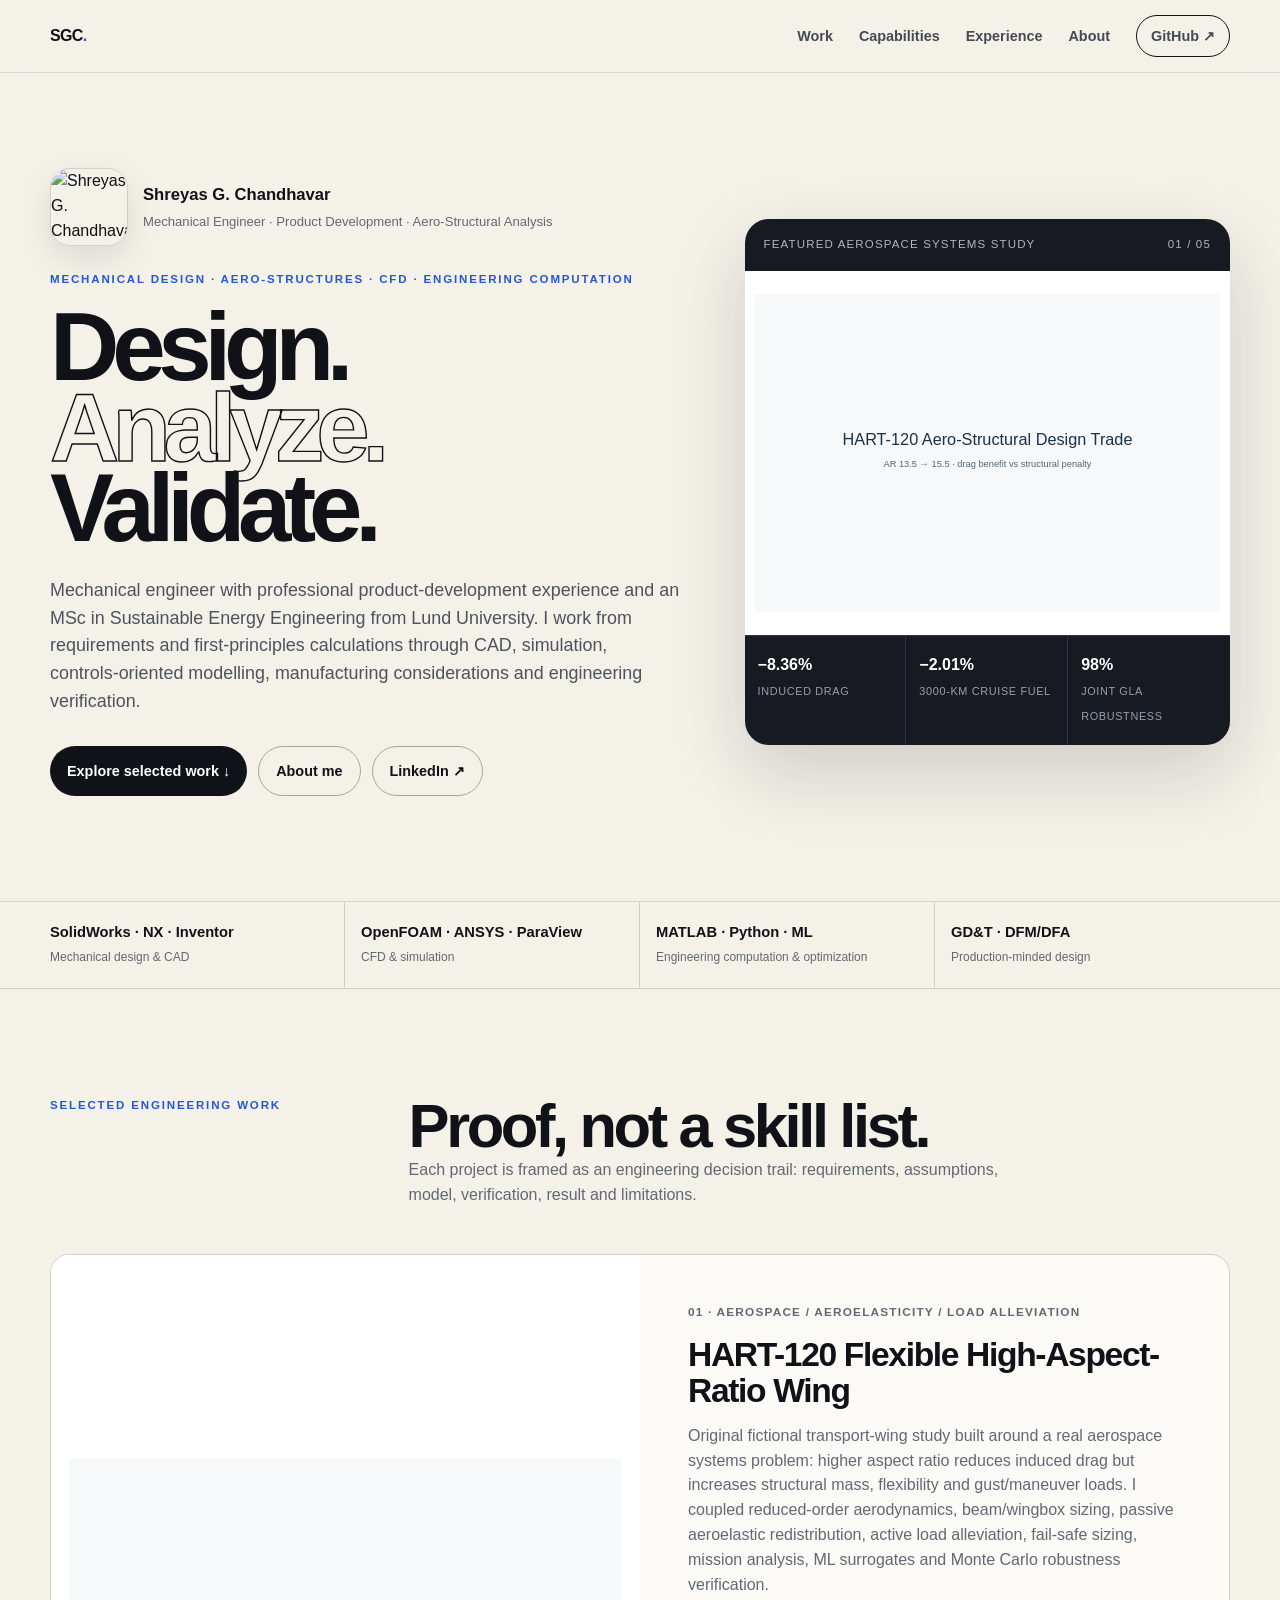
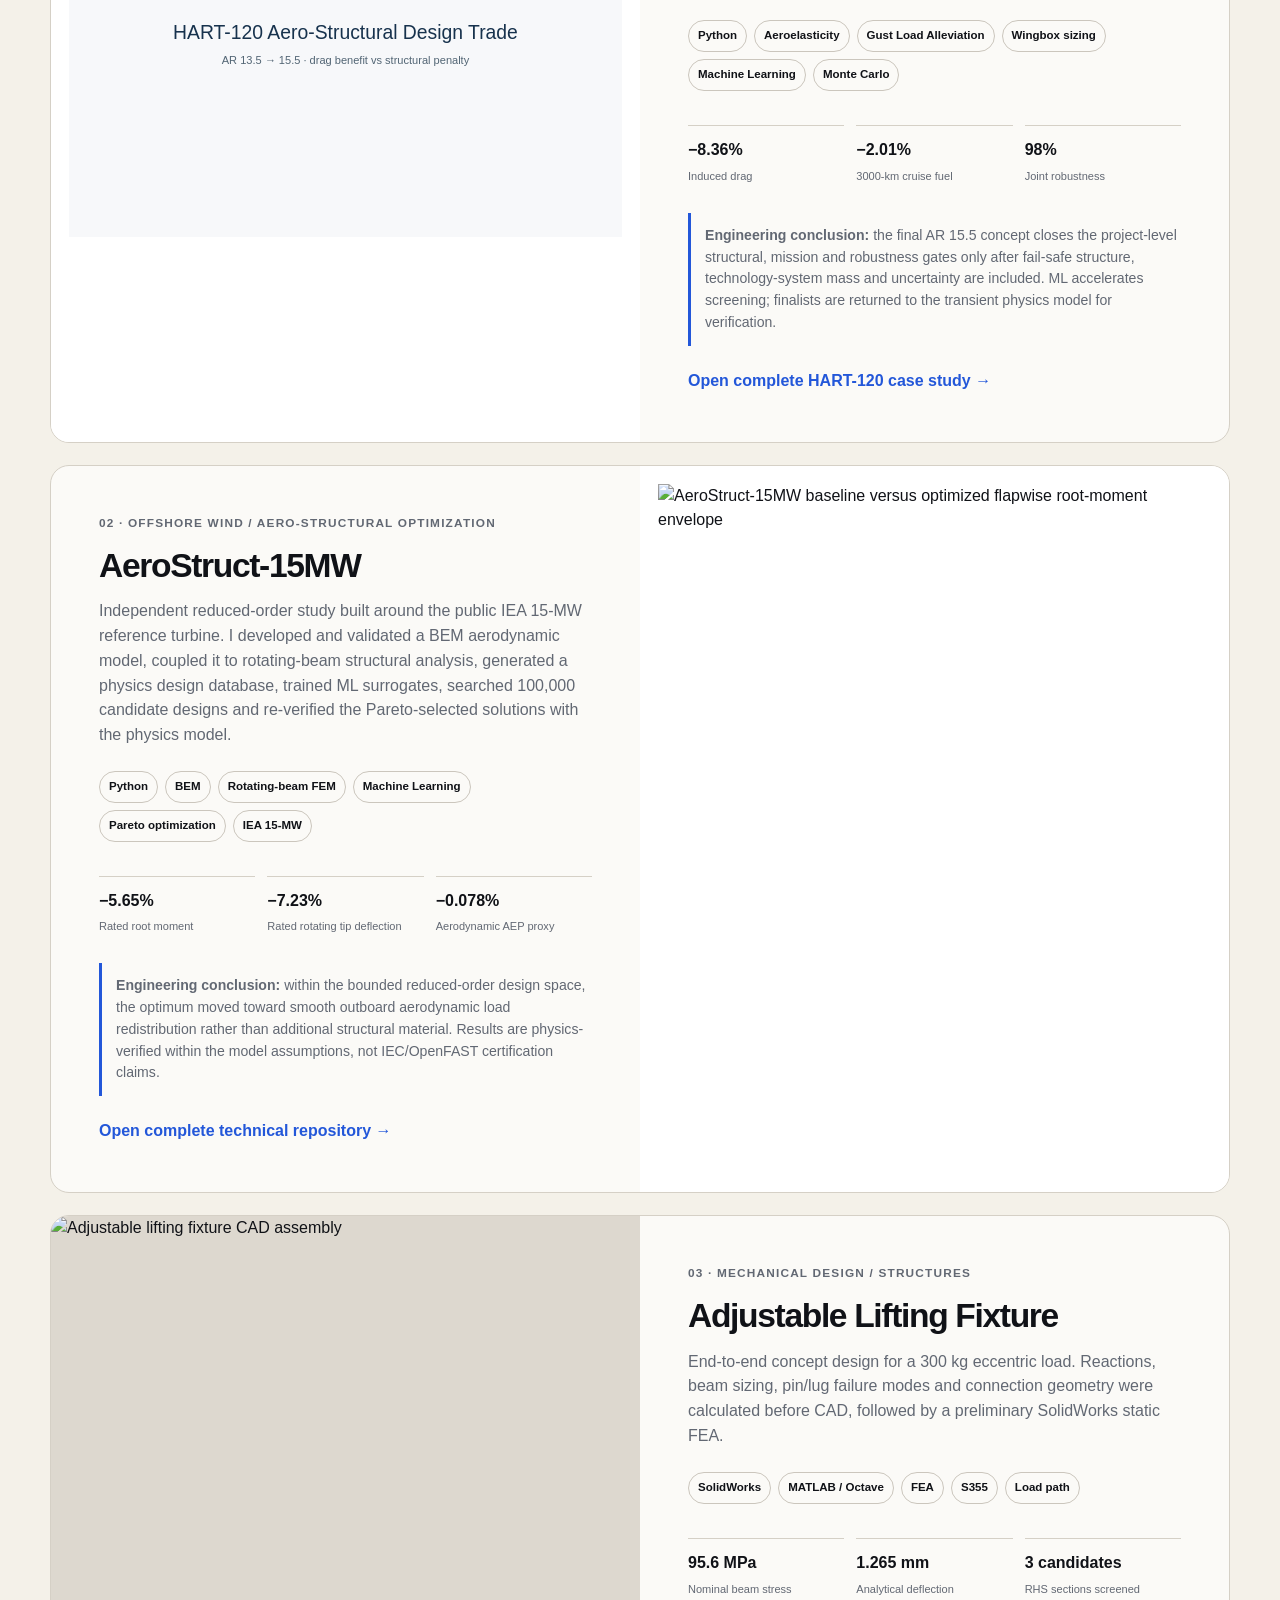
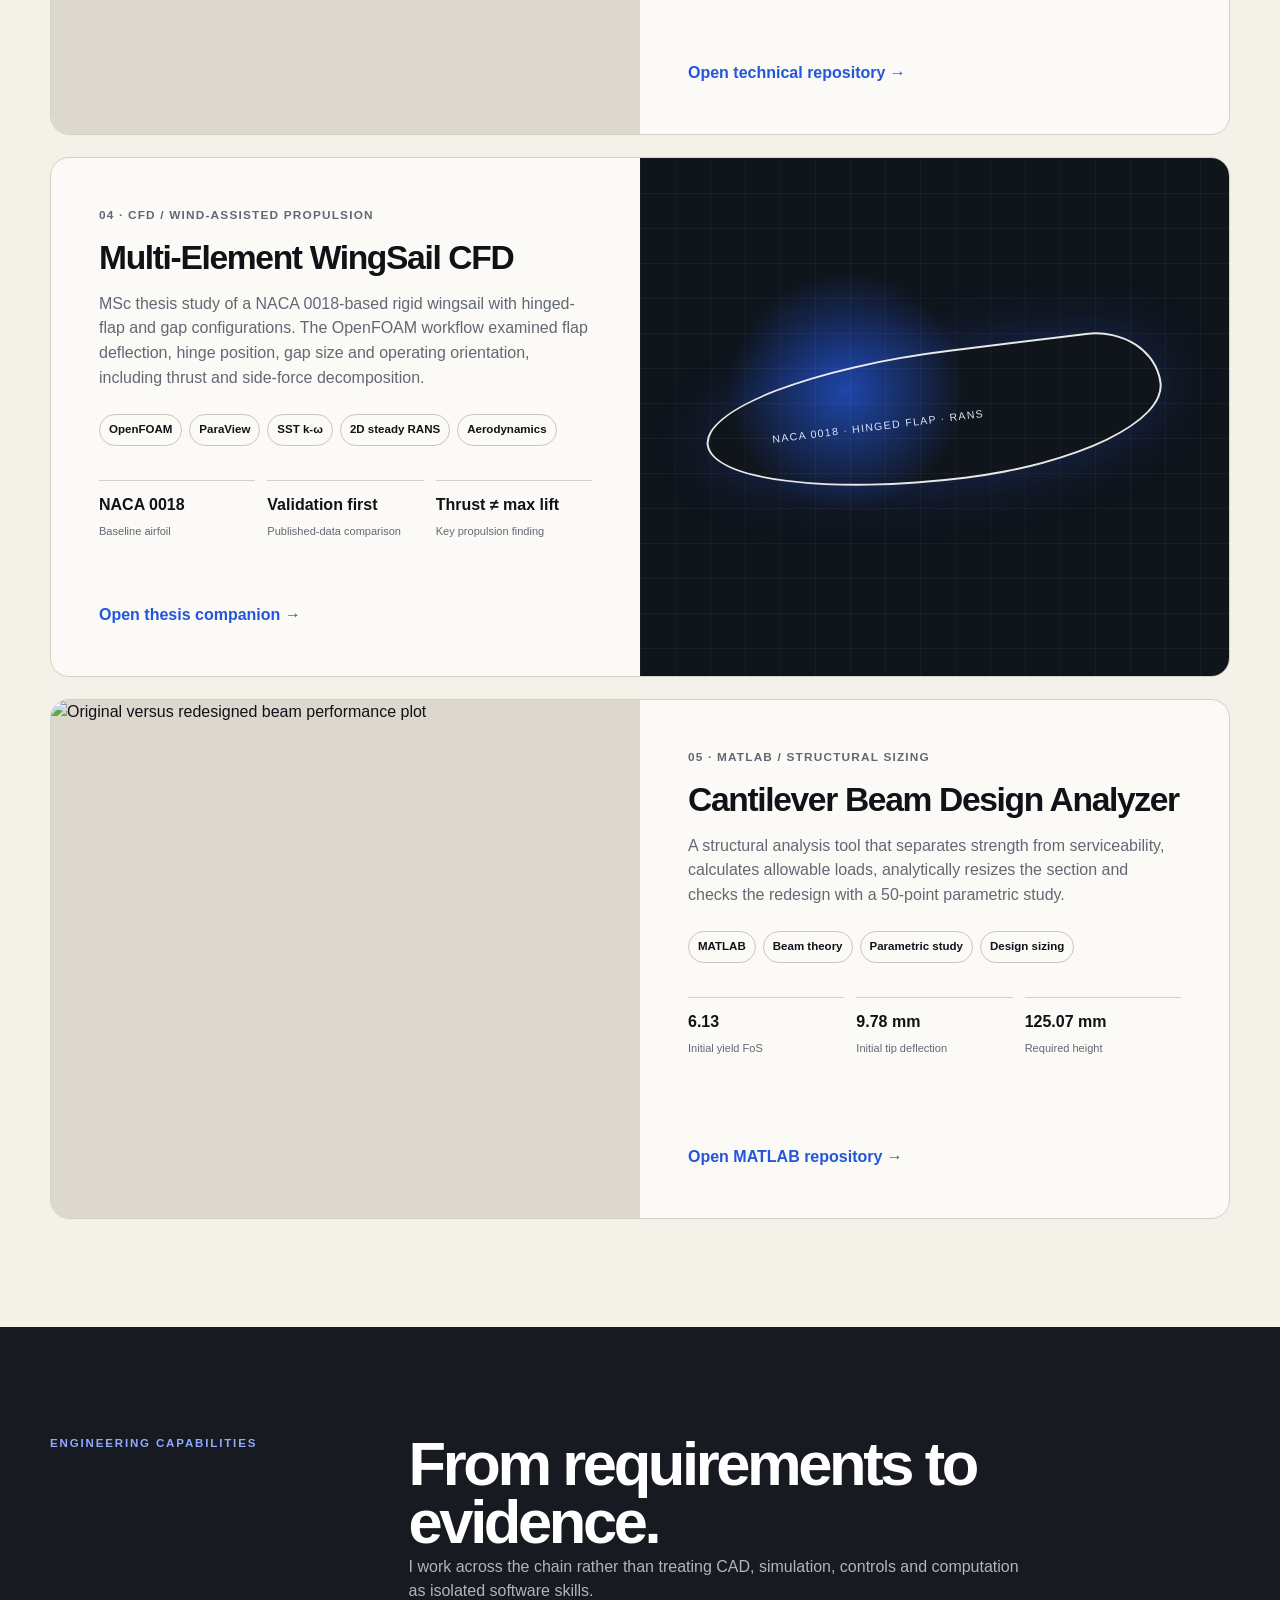
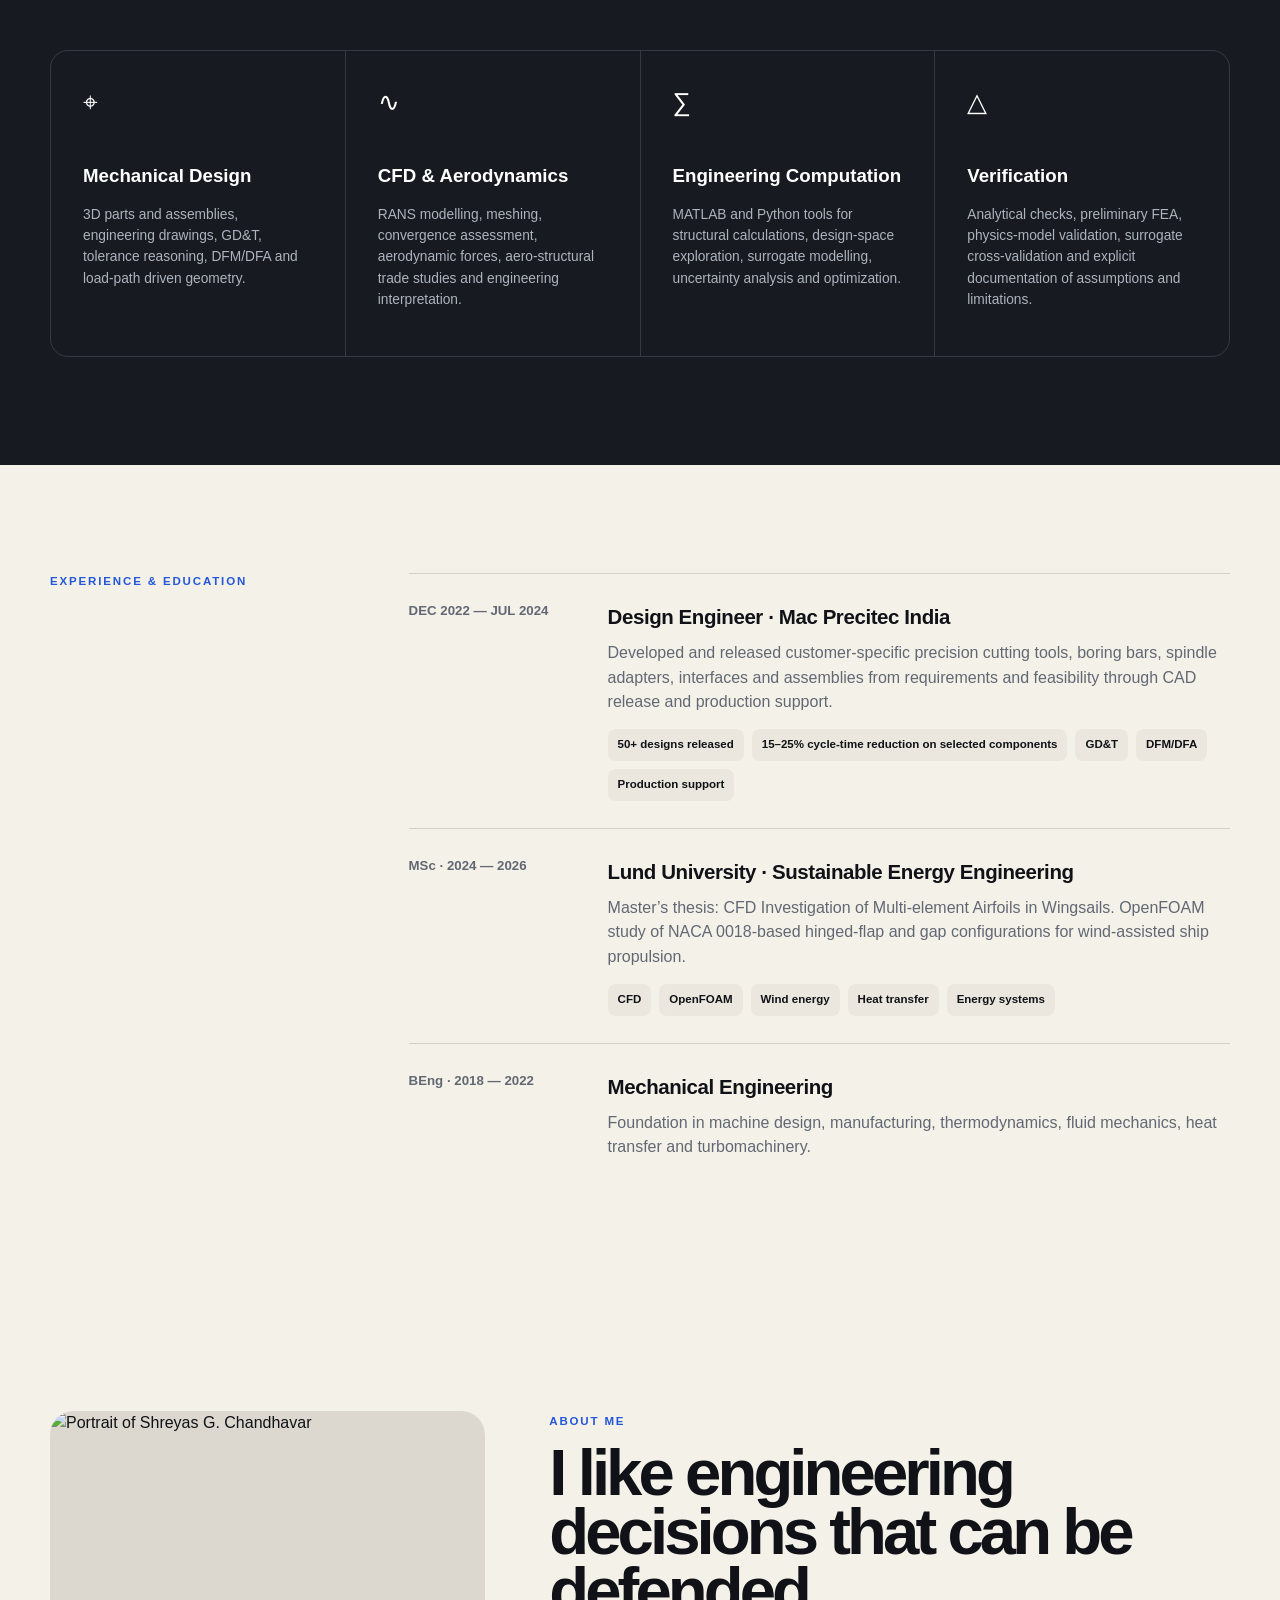
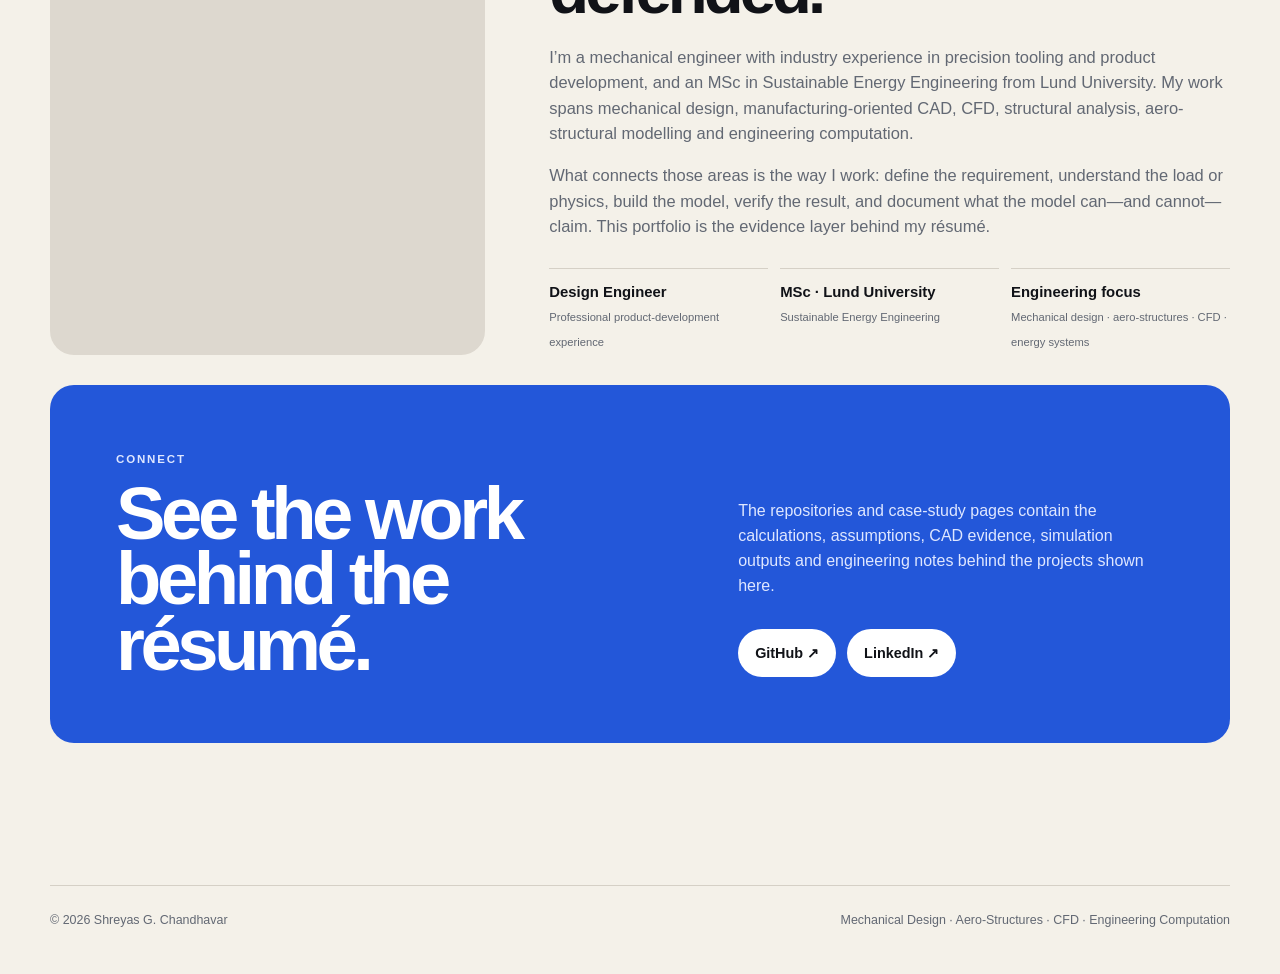
==== index.html @ fb506810 "Feature HART-120 on engineering portfolio" ====
<!DOCTYPE html>
<html lang="en">
<head>
  <meta charset="UTF-8" />
  <meta name="viewport" content="width=device-width,initial-scale=1" />
  <meta name="description" content="Engineering portfolio of Shreyas G. Chandhavar — mechanical design, aero-structural analysis, CFD, controls and engineering computation." />
  <meta name="theme-color" content="#f4f1e9" />
  <link rel="canonical" href="https://shreyas-chandhavar.github.io/" />
  <link rel="stylesheet" href="style.css" />
  <title>Shreyas G. Chandhavar — Mechanical Design & Simulation</title>
</head>
<body>
  <nav class="nav"><div class="wrap navin"><a class="brand" href="#top">SGC<b>.</b></a><div class="links"><a href="#work">Work</a><a href="#capabilities">Capabilities</a><a href="#experience">Experience</a><a href="#about">About</a><a class="pill" href="https://github.com/shreyas-chandhavar" target="_blank" rel="noreferrer">GitHub ↗</a></div></div></nav>
  <main id="top">
    <div class="wrap hero"><div><div class="identity"><img src="https://avatars.githubusercontent.com/u/235885576?v=4" alt="Shreyas G. Chandhavar" /><div><strong>Shreyas G. Chandhavar</strong><span>Mechanical Engineer · Product Development · Aero-Structural Analysis</span></div></div><div class="eyebrow">Mechanical Design · Aero-Structures · CFD · Engineering Computation</div><h1><span>Design.</span><span class="outline">Analyze.</span><span>Validate.</span></h1><p class="lead">Mechanical engineer with professional product-development experience and an MSc in Sustainable Energy Engineering from Lund University. I work from requirements and first-principles calculations through CAD, simulation, controls-oriented modelling, manufacturing considerations and engineering verification.</p><div class="buttons"><a class="btn dark" href="#work">Explore selected work ↓</a><a class="btn light" href="#about">About me</a><a class="btn light" href="https://www.linkedin.com/in/shreyasgowrishankarchandhavar/" target="_blank" rel="noreferrer">LinkedIn ↗</a></div></div><a class="feature aero" href="hart120.html"><div class="feature-head"><span>Featured aerospace systems study</span><span>01 / 05</span></div><img src="assets/hart120-trade.svg" alt="HART-120 aerodynamic benefit versus structural mass trade" /><div class="feature-metrics"><div><b>−8.36%</b><span>Induced drag</span></div><div><b>−2.01%</b><span>3000-km cruise fuel</span></div><div><b>98%</b><span>Joint GLA robustness</span></div></div></a></div>
    <div class="strip"><div class="wrap stripin"><div><b>SolidWorks · NX · Inventor</b><span>Mechanical design & CAD</span></div><div><b>OpenFOAM · ANSYS · ParaView</b><span>CFD & simulation</span></div><div><b>MATLAB · Python · ML</b><span>Engineering computation & optimization</span></div><div><b>GD&T · DFM/DFA</b><span>Production-minded design</span></div></div></div>
    <section id="work"><div class="wrap"><div class="sectionhead reveal"><div class="eyebrow">Selected engineering work</div><div><h2>Proof, not a skill list.</h2><p>Each project is framed as an engineering decision trail: requirements, assumptions, model, verification, result and limitations.</p></div></div><div class="projects">
      <article class="project reveal"><div class="media contain"><img src="assets/hart120-trade.svg" alt="HART-120 aero-structural design trade" /></div><div class="body"><div class="num">01 · AEROSPACE / AEROELASTICITY / LOAD ALLEVIATION</div><h3>HART-120 Flexible High-Aspect-Ratio Wing</h3><p>Original fictional transport-wing study built around a real aerospace systems problem: higher aspect ratio reduces induced drag but increases structural mass, flexibility and gust/maneuver loads. I coupled reduced-order aerodynamics, beam/wingbox sizing, passive aeroelastic redistribution, active load alleviation, fail-safe sizing, mission analysis, ML surrogates and Monte Carlo robustness verification.</p><div class="tags"><span class="tag">Python</span><span class="tag">Aeroelasticity</span><span class="tag">Gust Load Alleviation</span><span class="tag">Wingbox sizing</span><span class="tag">Machine Learning</span><span class="tag">Monte Carlo</span></div><div class="facts"><div class="fact"><b>−8.36%</b><span>Induced drag</span></div><div class="fact"><b>−2.01%</b><span>3000-km cruise fuel</span></div><div class="fact"><b>98%</b><span>Joint robustness</span></div></div><p class="insight"><strong>Engineering conclusion:</strong> the final AR 15.5 concept closes the project-level structural, mission and robustness gates only after fail-safe structure, technology-system mass and uncertainty are included. ML accelerates screening; finalists are returned to the transient physics model for verification.</p><a class="plink" href="hart120.html">Open complete HART-120 case study →</a></div></article>
      <article class="project reveal"><div class="media contain"><img src="https://raw.githubusercontent.com/shreyas-chandhavar/AeroStruct-15MW/main/results/figures/final_root_moment_envelope.svg" alt="AeroStruct-15MW baseline versus optimized flapwise root-moment envelope" /></div><div class="body"><div class="num">02 · OFFSHORE WIND / AERO-STRUCTURAL OPTIMIZATION</div><h3>AeroStruct-15MW</h3><p>Independent reduced-order study built around the public IEA 15-MW reference turbine. I developed and validated a BEM aerodynamic model, coupled it to rotating-beam structural analysis, generated a physics design database, trained ML surrogates, searched 100,000 candidate designs and re-verified the Pareto-selected solutions with the physics model.</p><div class="tags"><span class="tag">Python</span><span class="tag">BEM</span><span class="tag">Rotating-beam FEM</span><span class="tag">Machine Learning</span><span class="tag">Pareto optimization</span><span class="tag">IEA 15-MW</span></div><div class="facts"><div class="fact"><b>−5.65%</b><span>Rated root moment</span></div><div class="fact"><b>−7.23%</b><span>Rated rotating tip deflection</span></div><div class="fact"><b>−0.078%</b><span>Aerodynamic AEP proxy</span></div></div><p class="insight"><strong>Engineering conclusion:</strong> within the bounded reduced-order design space, the optimum moved toward smooth outboard aerodynamic load redistribution rather than additional structural material. Results are physics-verified within the model assumptions, not IEC/OpenFAST certification claims.</p><a class="plink" href="https://github.com/shreyas-chandhavar/AeroStruct-15MW" target="_blank" rel="noreferrer">Open complete technical repository →</a></div></article>
      <article class="project reveal"><div class="media"><img src="https://raw.githubusercontent.com/shreyas-chandhavar/lifting-fixture-design-analysis/main/cad_assembly_isometric.png" alt="Adjustable lifting fixture CAD assembly" /></div><div class="body"><div class="num">03 · MECHANICAL DESIGN / STRUCTURES</div><h3>Adjustable Lifting Fixture</h3><p>End-to-end concept design for a 300 kg eccentric load. Reactions, beam sizing, pin/lug failure modes and connection geometry were calculated before CAD, followed by a preliminary SolidWorks static FEA.</p><div class="tags"><span class="tag">SolidWorks</span><span class="tag">MATLAB / Octave</span><span class="tag">FEA</span><span class="tag">S355</span><span class="tag">Load path</span></div><div class="facts"><div class="fact"><b>95.6 MPa</b><span>Nominal beam stress</span></div><div class="fact"><b>1.265 mm</b><span>Analytical deflection</span></div><div class="fact"><b>3 candidates</b><span>RHS sections screened</span></div></div><a class="plink" href="https://github.com/shreyas-chandhavar/lifting-fixture-design-analysis" target="_blank" rel="noreferrer">Open technical repository →</a></div></article>
      <article class="project reveal"><div class="media"><div class="cfd"><div class="foil"></div></div></div><div class="body"><div class="num">04 · CFD / WIND-ASSISTED PROPULSION</div><h3>Multi-Element WingSail CFD</h3><p>MSc thesis study of a NACA 0018-based rigid wingsail with hinged-flap and gap configurations. The OpenFOAM workflow examined flap deflection, hinge position, gap size and operating orientation, including thrust and side-force decomposition.</p><div class="tags"><span class="tag">OpenFOAM</span><span class="tag">ParaView</span><span class="tag">SST k-ω</span><span class="tag">2D steady RANS</span><span class="tag">Aerodynamics</span></div><div class="facts"><div class="fact"><b>NACA 0018</b><span>Baseline airfoil</span></div><div class="fact"><b>Validation first</b><span>Published-data comparison</span></div><div class="fact"><b>Thrust ≠ max lift</b><span>Key propulsion finding</span></div></div><a class="plink" href="https://github.com/shreyas-chandhavar/multi-element-wingsail-cfd" target="_blank" rel="noreferrer">Open thesis companion →</a></div></article>
      <article class="project reveal"><div class="media"><img src="https://raw.githubusercontent.com/shreyas-chandhavar/cantilever-beam-structural-analyzer/main/figure5_original_vs_redesigned.png" alt="Original versus redesigned beam performance plot" /></div><div class="body"><div class="num">05 · MATLAB / STRUCTURAL SIZING</div><h3>Cantilever Beam Design Analyzer</h3><p>A structural analysis tool that separates strength from serviceability, calculates allowable loads, analytically resizes the section and checks the redesign with a 50-point parametric study.</p><div class="tags"><span class="tag">MATLAB</span><span class="tag">Beam theory</span><span class="tag">Parametric study</span><span class="tag">Design sizing</span></div><div class="facts"><div class="fact"><b>6.13</b><span>Initial yield FoS</span></div><div class="fact"><b>9.78 mm</b><span>Initial tip deflection</span></div><div class="fact"><b>125.07 mm</b><span>Required height</span></div></div><a class="plink" href="https://github.com/shreyas-chandhavar/cantilever-beam-structural-analyzer" target="_blank" rel="noreferrer">Open MATLAB repository →</a></div></article>
    </div></div></section>
    <section class="darksec" id="capabilities"><div class="wrap"><div class="sectionhead reveal"><div class="eyebrow">Engineering capabilities</div><div><h2>From requirements to evidence.</h2><p>I work across the chain rather than treating CAD, simulation, controls and computation as isolated software skills.</p></div></div><div class="caps reveal"><div class="cap"><div class="sym">⌖</div><h3>Mechanical Design</h3><p>3D parts and assemblies, engineering drawings, GD&T, tolerance reasoning, DFM/DFA and load-path driven geometry.</p></div><div class="cap"><div class="sym">∿</div><h3>CFD & Aerodynamics</h3><p>RANS modelling, meshing, convergence assessment, aerodynamic forces, aero-structural trade studies and engineering interpretation.</p></div><div class="cap"><div class="sym">∑</div><h3>Engineering Computation</h3><p>MATLAB and Python tools for structural calculations, design-space exploration, surrogate modelling, uncertainty analysis and optimization.</p></div><div class="cap"><div class="sym">△</div><h3>Verification</h3><p>Analytical checks, preliminary FEA, physics-model validation, surrogate cross-validation and explicit documentation of assumptions and limitations.</p></div></div></div></section>
    <section id="experience"><div class="wrap timeline"><div><div class="eyebrow">Experience & education</div></div><div><div class="event reveal"><div class="date">DEC 2022 — JUL 2024</div><div><h3>Design Engineer · Mac Precitec India</h3><p>Developed and released customer-specific precision cutting tools, boring bars, spindle adapters, interfaces and assemblies from requirements and feasibility through CAD release and production support.</p><div class="chips"><span>50+ designs released</span><span>15–25% cycle-time reduction on selected components</span><span>GD&T</span><span>DFM/DFA</span><span>Production support</span></div></div></div><div class="event reveal"><div class="date">MSc · 2024 — 2026</div><div><h3>Lund University · Sustainable Energy Engineering</h3><p>Master’s thesis: CFD Investigation of Multi-element Airfoils in Wingsails. OpenFOAM study of NACA 0018-based hinged-flap and gap configurations for wind-assisted ship propulsion.</p><div class="chips"><span>CFD</span><span>OpenFOAM</span><span>Wind energy</span><span>Heat transfer</span><span>Energy systems</span></div></div></div><div class="event reveal"><div class="date">BEng · 2018 — 2022</div><div><h3>Mechanical Engineering</h3><p>Foundation in machine design, manufacturing, thermodynamics, fluid mechanics, heat transfer and turbomachinery.</p></div></div></div></div></section>
    <section id="about"><div class="wrap"><div class="about reveal"><div class="portrait"><img src="https://avatars.githubusercontent.com/u/235885576?v=4" alt="Portrait of Shreyas G. Chandhavar" /></div><div><div class="eyebrow">About me</div><h2>I like engineering decisions that can be defended.</h2><p>I’m a mechanical engineer with industry experience in precision tooling and product development, and an MSc in Sustainable Energy Engineering from Lund University. My work spans mechanical design, manufacturing-oriented CAD, CFD, structural analysis, aero-structural modelling and engineering computation.</p><p>What connects those areas is the way I work: define the requirement, understand the load or physics, build the model, verify the result, and document what the model can—and cannot—claim. This portfolio is the evidence layer behind my résumé.</p><div class="aboutfacts"><div><b>Design Engineer</b><span>Professional product-development experience</span></div><div><b>MSc · Lund University</b><span>Sustainable Energy Engineering</span></div><div><b>Engineering focus</b><span>Mechanical design · aero-structures · CFD · energy systems</span></div></div></div></div><div class="contact reveal"><div><div class="eyebrow" style="color:#dfe7ff">Connect</div><h2>See the work behind the résumé.</h2></div><div><p>The repositories and case-study pages contain the calculations, assumptions, CAD evidence, simulation outputs and engineering notes behind the projects shown here.</p><div class="buttons"><a class="btn" href="https://github.com/shreyas-chandhavar" target="_blank" rel="noreferrer">GitHub ↗</a><a class="btn" href="https://www.linkedin.com/in/shreyasgowrishankarchandhavar/" target="_blank" rel="noreferrer">LinkedIn ↗</a></div></div></div></div></section>
  </main>
  <footer><div class="wrap foot"><span>© 2026 Shreyas G. Chandhavar</span><span>Mechanical Design · Aero-Structures · CFD · Engineering Computation</span></div></footer>
  <script>if(window.location.search){window.history.replaceState({},document.title,window.location.pathname+window.location.hash)}const io=new IntersectionObserver(es=>es.forEach(e=>{if(e.isIntersecting){e.target.classList.add('show');io.unobserve(e.target)}}),{threshold:.08});document.querySelectorAll('.reveal').forEach(el=>io.observe(el));</script>
</body>
</html>
---- style.css ----
:root{--bg:#f4f1e9;--ink:#101217;--muted:#626873;--line:#d5d0c6;--blue:#2357d9;--dark:#171a20;--white:#fff;--max:1180px}*{box-sizing:border-box}html{scroll-behavior:smooth}body{margin:0;background:var(--bg);color:var(--ink);font-family:Inter,ui-sans-serif,-apple-system,BlinkMacSystemFont,"Segoe UI",sans-serif;line-height:1.55;-webkit-font-smoothing:antialiased}a{color:inherit;text-decoration:none}img{max-width:100%;display:block}.wrap{width:min(calc(100% - 40px),var(--max));margin:auto}.nav{position:sticky;top:0;z-index:20;background:rgba(244,241,233,.9);backdrop-filter:blur(16px);border-bottom:1px solid rgba(16,18,23,.1)}.navin{min-height:72px;display:flex;align-items:center;justify-content:space-between}.brand{font-weight:900;letter-spacing:-.04em}.brand b{color:var(--blue)}.links{display:flex;align-items:center;gap:26px;font-size:.9rem;font-weight:700;color:#454a53}.links a:hover{color:var(--blue)}.pill{border:1px solid var(--ink);border-radius:999px;padding:9px 14px}.eyebrow{font-size:.72rem;letter-spacing:.16em;text-transform:uppercase;font-weight:850;color:var(--blue)}.hero{min-height:calc(100vh - 72px);display:grid;grid-template-columns:1.13fr .87fr;gap:64px;align-items:center;padding:64px 0 74px}.identity{display:flex;align-items:center;gap:15px;margin-bottom:25px}.identity img{width:78px;height:78px;border-radius:20px;object-fit:cover;border:1px solid var(--line);box-shadow:0 12px 32px rgba(16,18,23,.1)}.identity strong{display:block;font-size:1.04rem}.identity span{display:block;color:var(--muted);font-size:.82rem;margin-top:4px}.hero h1{font-size:clamp(3.7rem,7.5vw,7.6rem);line-height:.84;letter-spacing:-.075em;margin:18px 0 28px}.hero h1 span{display:block}.outline{color:transparent;-webkit-text-stroke:1.4px var(--ink)}.lead{font-size:1.12rem;color:#4d535c;max-width:690px}.buttons{display:flex;gap:11px;flex-wrap:wrap;margin-top:30px}.btn{display:inline-flex;align-items:center;gap:8px;padding:13px 17px;border-radius:999px;font-size:.9rem;font-weight:850;transition:.2s}.btn.dark{background:var(--ink);color:white}.btn.dark:hover{background:var(--blue);transform:translateY(-2px)}.btn.light{border:1px solid #aaa59b}.feature{background:var(--dark);color:white;border-radius:24px;overflow:hidden;box-shadow:0 28px 76px rgba(16,18,23,.16)}.feature-head{display:flex;justify-content:space-between;padding:17px 19px;font-size:.72rem;letter-spacing:.1em;text-transform:uppercase;color:#aeb6c4}.feature img{aspect-ratio:4/3;width:100%;object-fit:cover;background:#ddd}.feature.aero img{object-fit:contain;background:#fff;padding:10px}.feature-metrics{display:grid;grid-template-columns:repeat(3,1fr);border-top:1px solid #303541}.feature-metrics div{padding:17px 13px;border-right:1px solid #303541}.feature-metrics div:last-child{border:0}.feature-metrics b{display:block}.feature-metrics span{font-size:.68rem;letter-spacing:.06em;text-transform:uppercase;color:#96a0b0}.strip{border-top:1px solid var(--line);border-bottom:1px solid var(--line)}.stripin{display:grid;grid-template-columns:repeat(4,1fr)}.stripin div{padding:19px 16px;border-right:1px solid var(--line)}.stripin div:first-child{padding-left:0}.stripin div:last-child{border:0}.strip b{display:block;font-size:.92rem}.strip span{font-size:.75rem;color:var(--muted)}section{padding:108px 0}.sectionhead{display:grid;grid-template-columns:.4fr 1fr;gap:30px;margin-bottom:46px}.sectionhead h2{font-size:clamp(2.5rem,4.8vw,4.8rem);line-height:.94;letter-spacing:-.055em;margin:0}.sectionhead p{max-width:620px;color:var(--muted);margin:4px 0 0}.projects{display:grid;gap:22px}.project{display:grid;grid-template-columns:1fr 1fr;min-height:520px;border:1px solid var(--line);border-radius:19px;overflow:hidden;background:#fbfaf7}.project:nth-child(even) .media{order:2}.media{min-height:420px;background:#ddd8cf;overflow:hidden;display:flex;align-items:center;justify-content:center}.media img{width:100%;height:100%;object-fit:cover}.media.contain{background:#fff;padding:18px}.media.contain img{object-fit:contain}.body{padding:48px;display:flex;flex-direction:column}.num{font-size:.74rem;letter-spacing:.1em;font-weight:850;color:var(--muted)}.body h3{font-size:2.1rem;line-height:1.05;letter-spacing:-.04em;margin:16px 0}.body p{color:var(--muted);margin:0 0 23px}.body .insight{font-size:.88rem;border-left:3px solid var(--blue);padding:12px 0 12px 14px;margin-top:-3px}.tags{display:flex;flex-wrap:wrap;gap:7px;margin-bottom:26px}.tag{border:1px solid #cbc6bd;border-radius:999px;padding:6px 9px;font-size:.72rem;font-weight:750}.facts{display:grid;grid-template-columns:repeat(3,1fr);gap:12px;margin:8px 0 28px}.fact{border-top:1px solid var(--line);padding-top:12px}.fact b{display:block}.fact span{font-size:.69rem;color:var(--muted)}.plink{margin-top:auto;color:var(--blue);font-weight:850}.cfd{height:100%;width:100%;min-height:420px;background:linear-gradient(rgba(255,255,255,.04) 1px,transparent 1px),linear-gradient(90deg,rgba(255,255,255,.04) 1px,transparent 1px),radial-gradient(circle at 35% 45%,rgba(35,87,217,.75),transparent 25%),#10141b;background-size:35px 35px,35px 35px,auto,auto;display:flex;align-items:center;justify-content:center}.foil{width:78%;height:130px;border:2px solid rgba(255,255,255,.9);border-radius:55% 15% 45% 55%/50% 45% 55% 50%;transform:rotate(-7deg);position:relative;box-shadow:0 0 60px rgba(35,87,217,.3)}.foil:after{content:"NACA 0018 · HINGED FLAP · RANS";position:absolute;left:14%;top:45%;color:#dce4ff;font-size:.66rem;letter-spacing:.13em}.darksec{background:var(--dark);color:white}.darksec .eyebrow{color:#90aaff}.darksec .sectionhead p{color:#aeb5c0}.caps{display:grid;grid-template-columns:repeat(4,1fr);gap:1px;background:#343945;border:1px solid #343945;border-radius:18px;overflow:hidden}.cap{background:var(--dark);padding:32px;min-height:235px}.cap .sym{font-size:1.6rem;margin-bottom:38px}.cap h3{margin:0 0 9px}.cap p{font-size:.86rem;color:#adb4bf}.timeline{display:grid;grid-template-columns:.4fr 1fr;gap:30px}.event{display:grid;grid-template-columns:175px 1fr;gap:24px;border-top:1px solid var(--line);padding:27px 0}.event .date{font-size:.83rem;color:var(--muted);font-weight:750}.event h3{font-size:1.28rem;letter-spacing:-.02em;margin:0}.event p{color:var(--muted);margin:8px 0}.chips{display:flex;flex-wrap:wrap;gap:8px;margin-top:14px}.chips span{background:#ebe7de;border-radius:8px;padding:7px 10px;font-size:.72rem;font-weight:750}.about{display:grid;grid-template-columns:.78fr 1.22fr;gap:64px;align-items:center;margin-bottom:30px}.portrait{border-radius:24px;overflow:hidden;background:#ddd8cf;aspect-ratio:4/5}.portrait img{width:100%;height:100%;object-fit:cover}.about h2{font-size:clamp(2.8rem,5.1vw,5.3rem);line-height:.91;letter-spacing:-.06em;margin:12px 0 24px}.about p{font-size:1.03rem;color:var(--muted);max-width:690px}.aboutfacts{display:grid;grid-template-columns:repeat(3,1fr);gap:12px;margin-top:28px}.aboutfacts div{border-top:1px solid var(--line);padding-top:12px}.aboutfacts b{display:block;font-size:.93rem}.aboutfacts span{font-size:.7rem;color:var(--muted)}.contact{background:var(--blue);color:white;border-radius:24px;padding:66px;display:grid;grid-template-columns:1.15fr .85fr;gap:46px;align-items:end}.contact h2{font-size:clamp(3rem,5.8vw,5.8rem);line-height:.88;letter-spacing:-.06em;margin:12px 0 0}.contact p{color:#dfe7ff}.contact .btn{background:white;color:var(--ink)}footer{padding:34px 0 44px;color:var(--muted);font-size:.78rem}.foot{border-top:1px solid var(--line);padding-top:25px;display:flex;justify-content:space-between;gap:20px}.reveal{opacity:0;transform:translateY(18px);transition:.6s}.reveal.show{opacity:1;transform:none}@media(max-width:900px){.hero,.project,.sectionhead,.timeline,.about,.contact{grid-template-columns:1fr}.project:nth-child(even) .media{order:0}.caps{grid-template-columns:1fr 1fr}.stripin{grid-template-columns:1fr 1fr}.event{grid-template-columns:1fr}.contact{padding:46px}}@media(max-width:640px){.wrap{width:min(calc(100% - 24px),var(--max))}.links a:not(.pill){display:none}.hero{min-height:auto;padding-top:45px}.hero h1{font-size:clamp(3.1rem,17vw,5rem)}section{padding:74px 0}.stripin{grid-template-columns:1fr}.stripin div,.stripin div:first-child{padding:14px 0;border-right:0;border-bottom:1px solid var(--line)}.body{padding:29px}.facts,.aboutfacts{grid-template-columns:1fr}.caps{grid-template-columns:1fr}.contact{padding:32px 27px}.foot{flex-direction:column}}
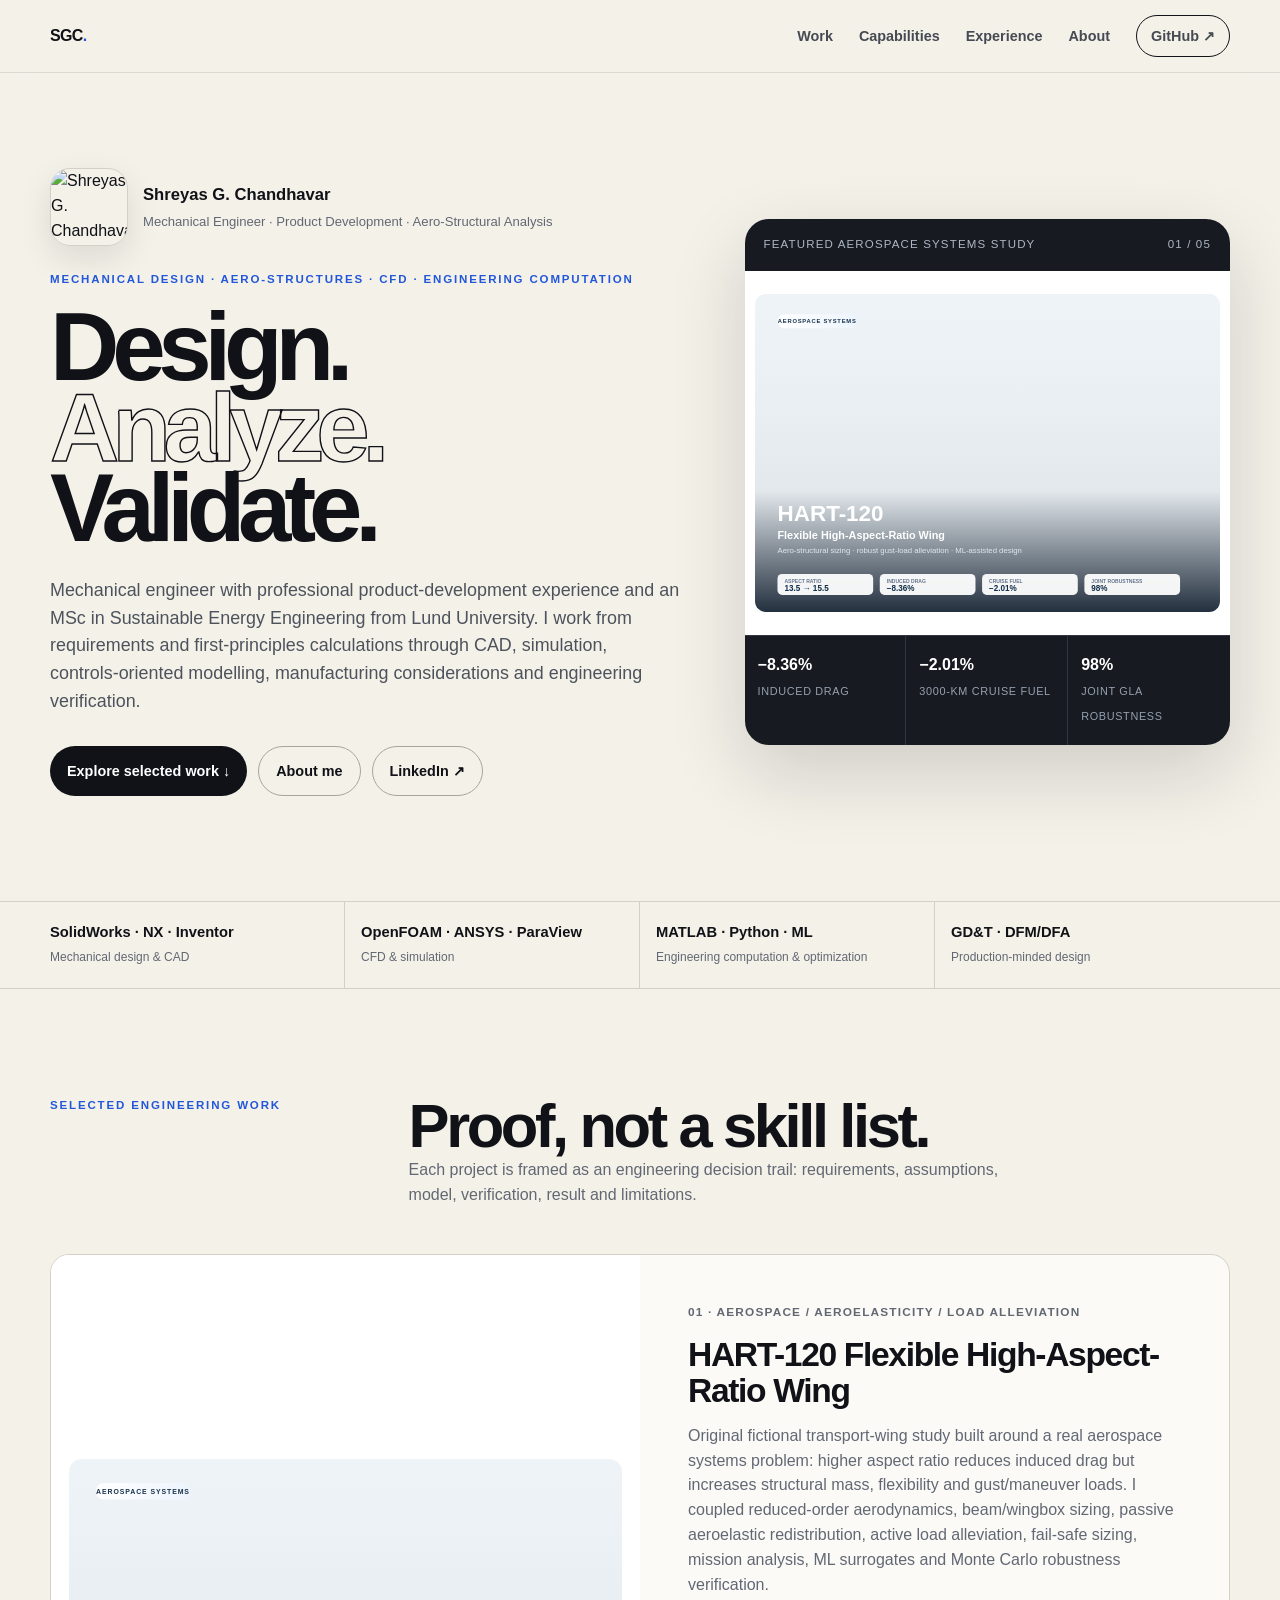
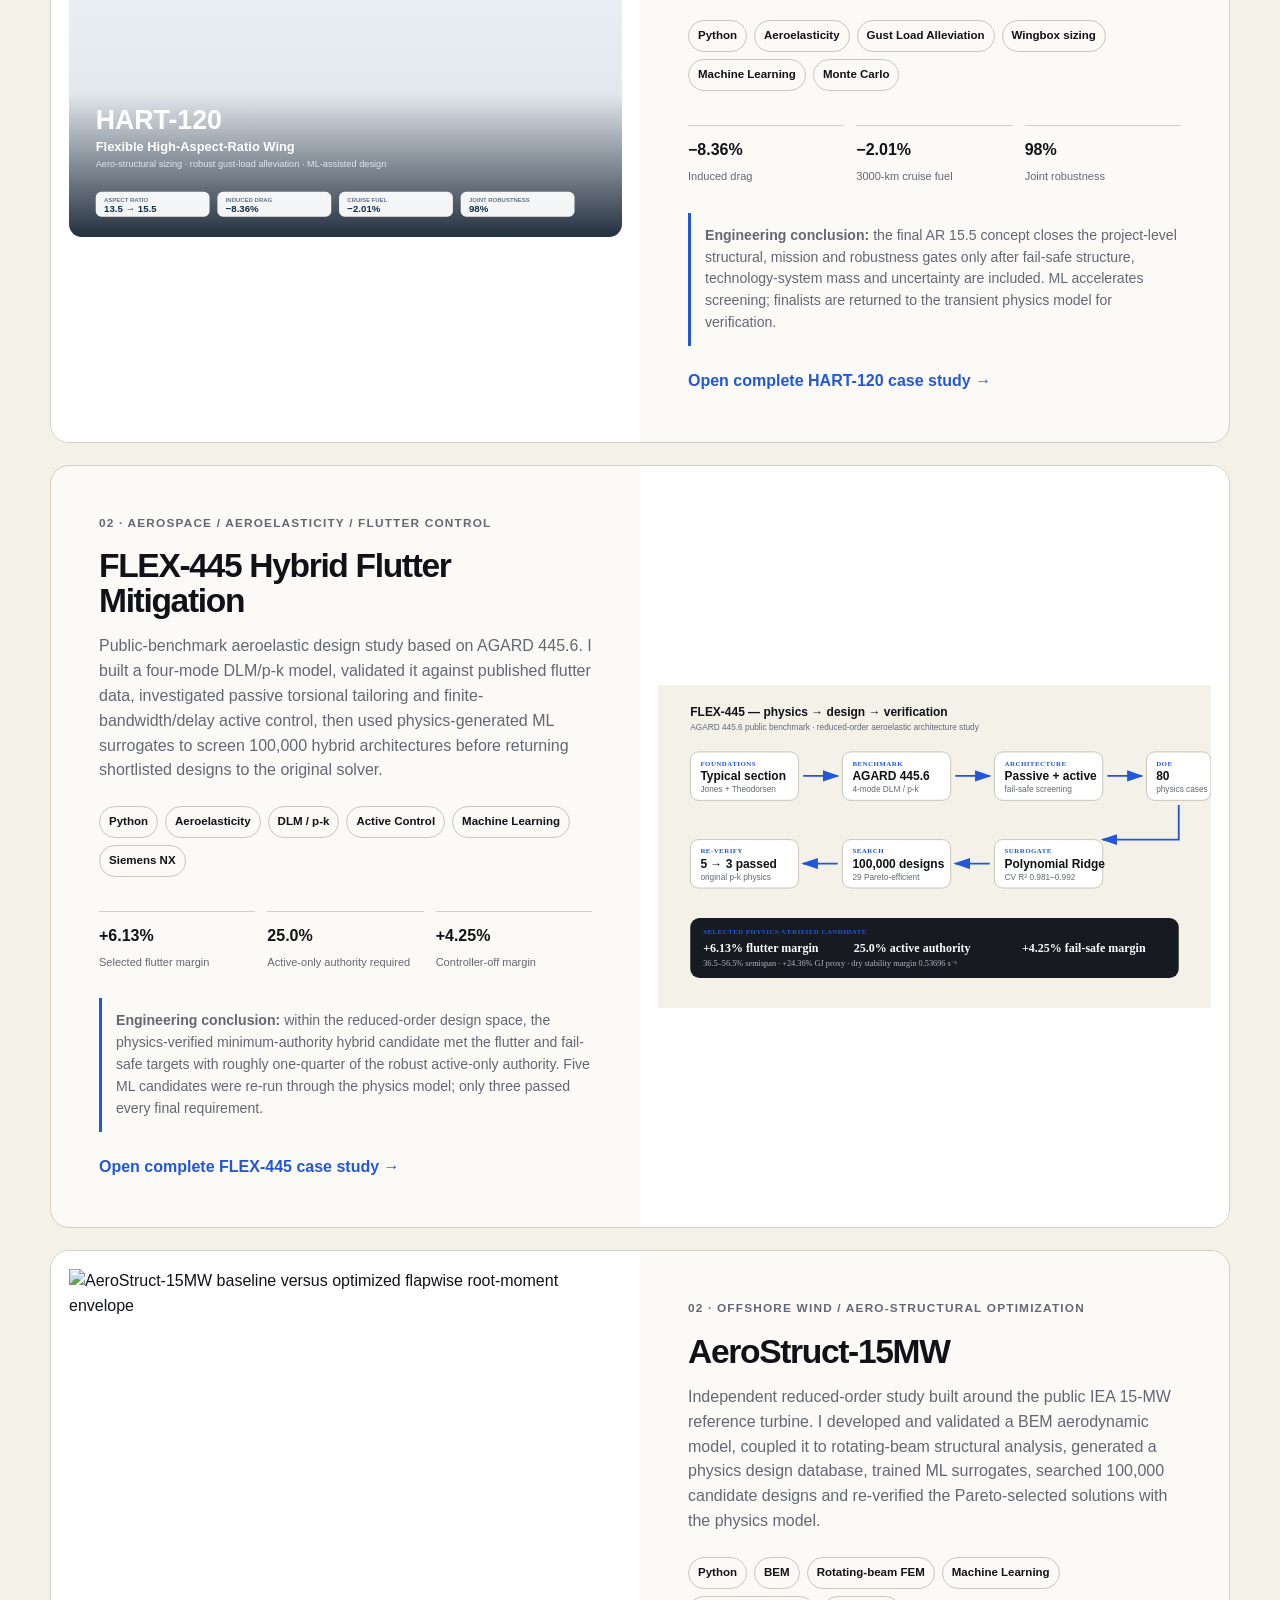
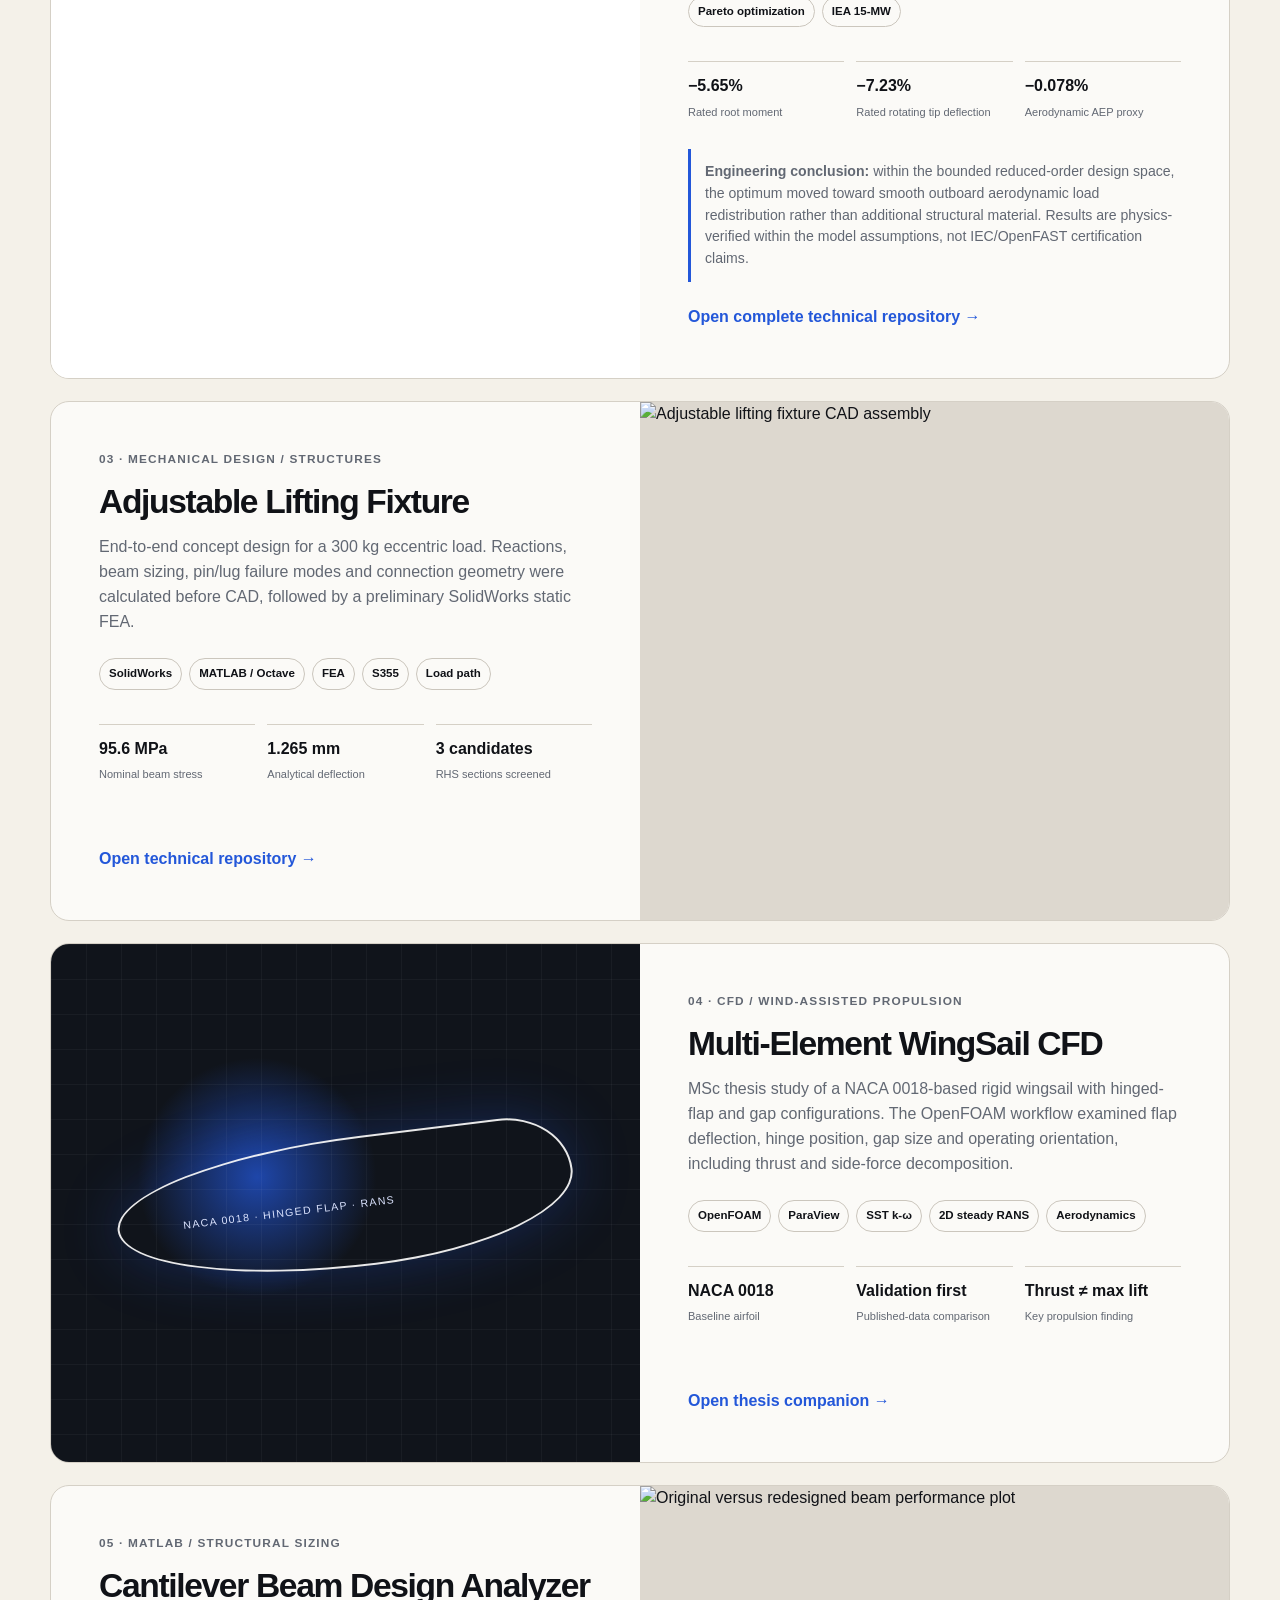
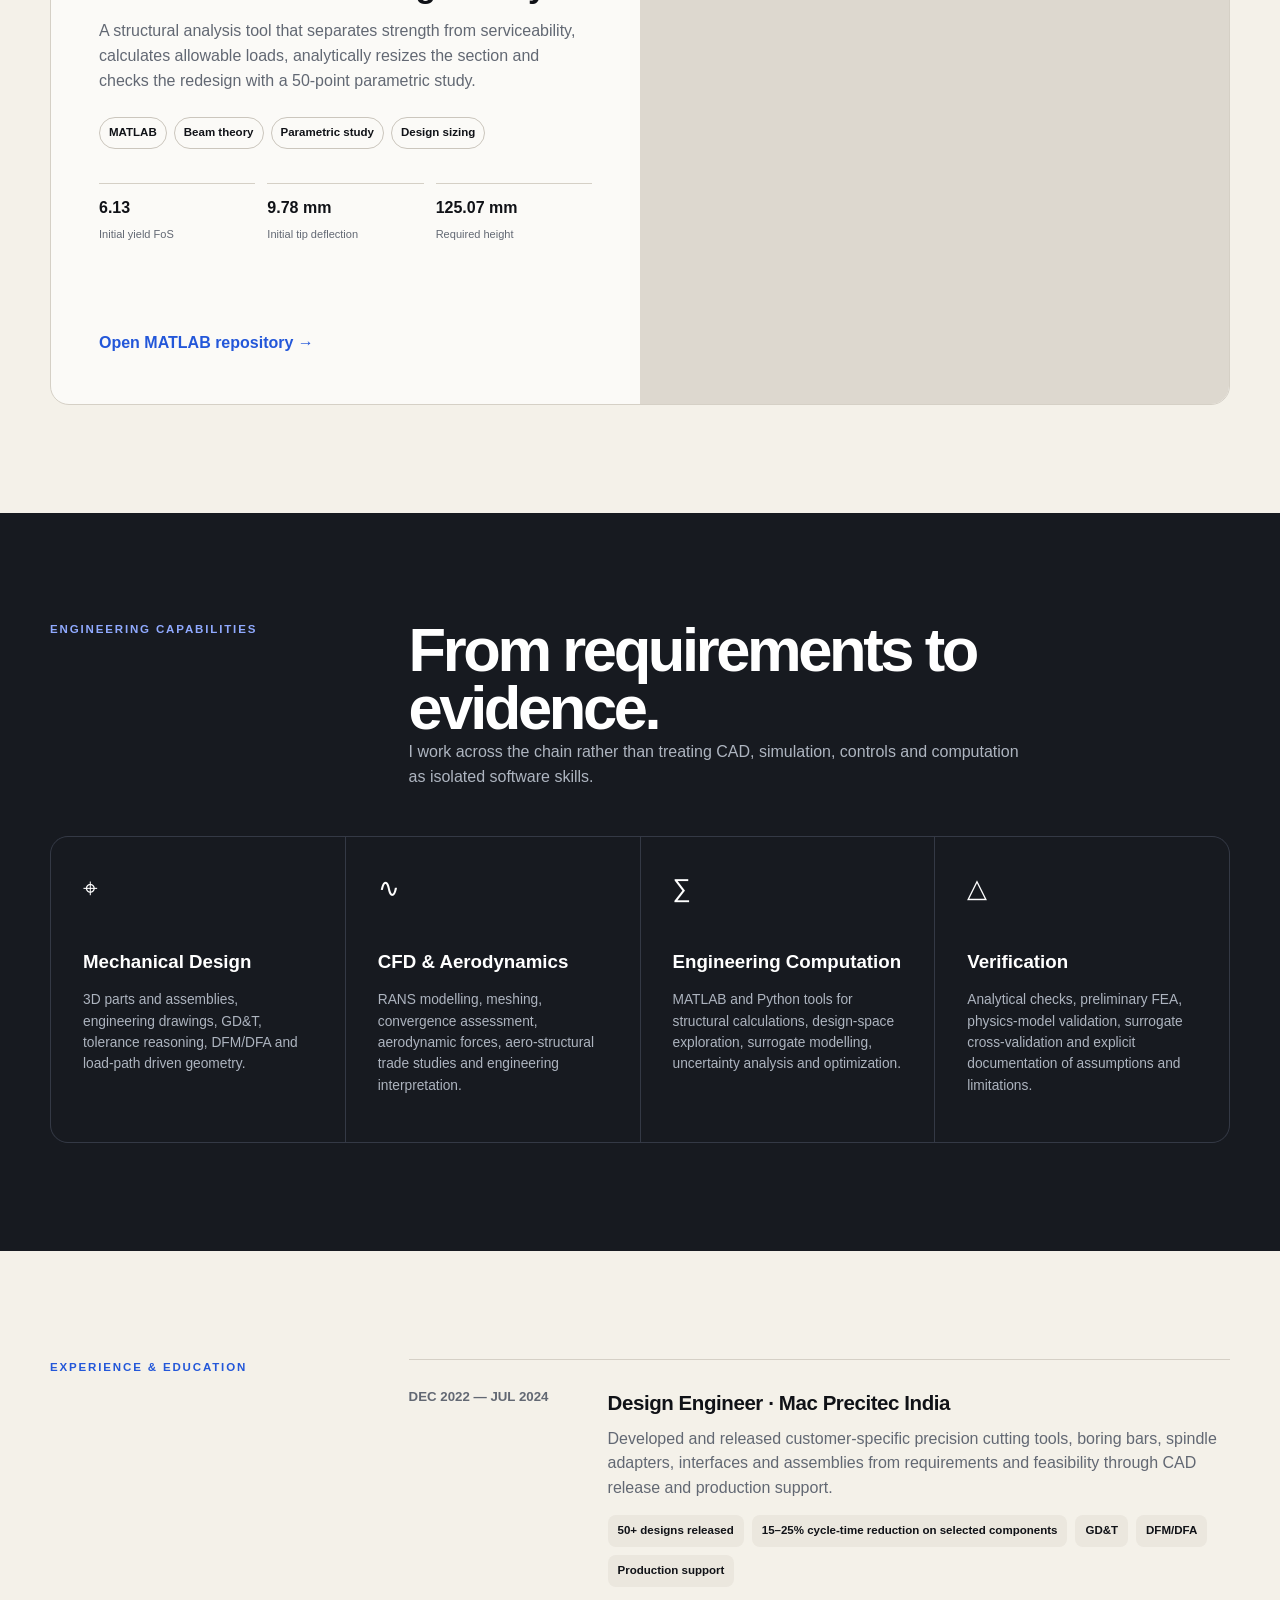
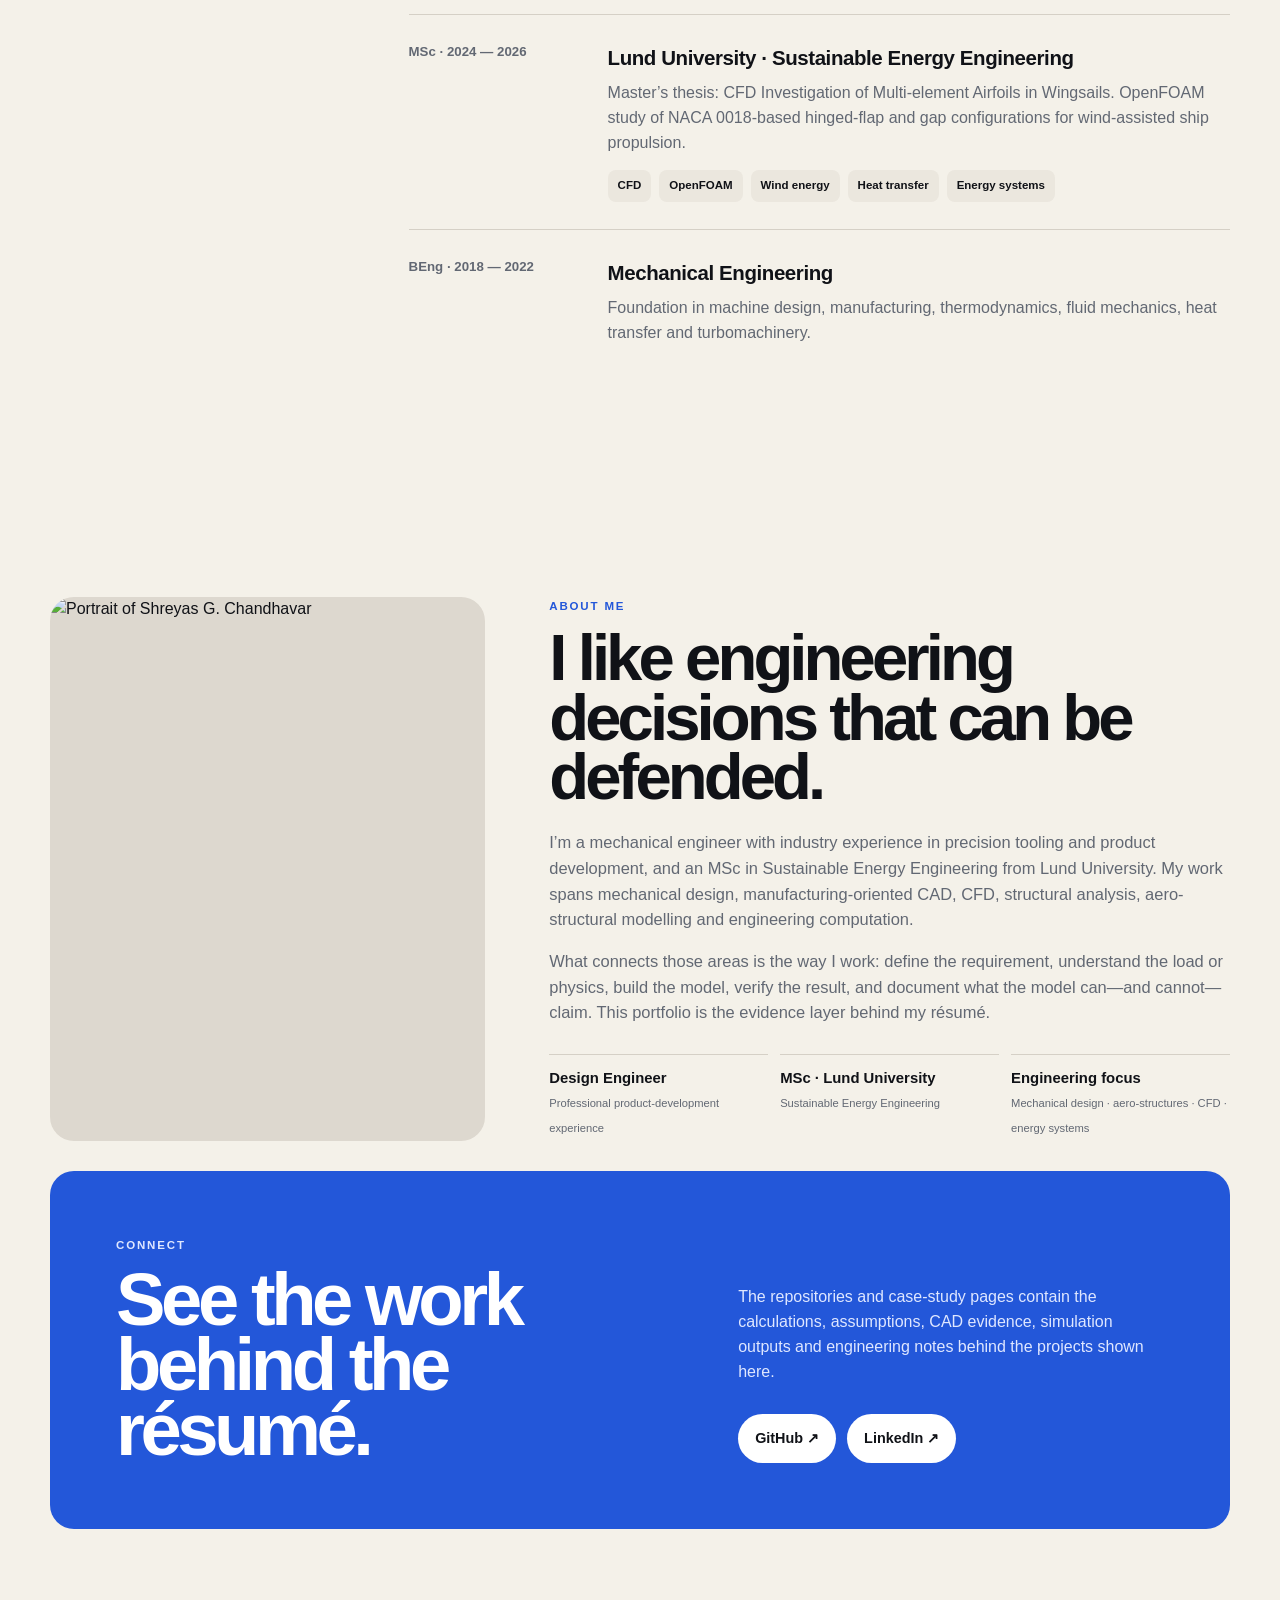
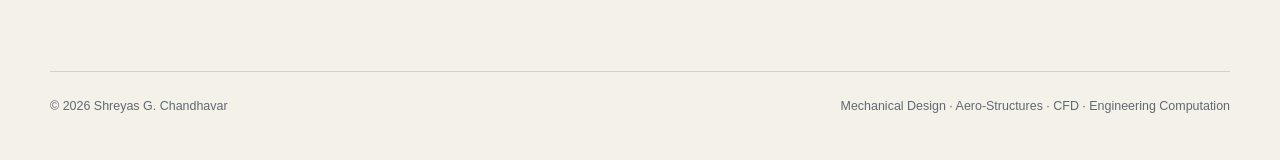
==== commit 825e7037: "Feature FLEX-445 in engineering portfolio" ====
--- a/index.html
+++ b/index.html
@@ -16,6 +16,7 @@
     <div class="strip"><div class="wrap stripin"><div><b>SolidWorks · NX · Inventor</b><span>Mechanical design & CAD</span></div><div><b>OpenFOAM · ANSYS · ParaView</b><span>CFD & simulation</span></div><div><b>MATLAB · Python · ML</b><span>Engineering computation & optimization</span></div><div><b>GD&T · DFM/DFA</b><span>Production-minded design</span></div></div></div>
     <section id="work"><div class="wrap"><div class="sectionhead reveal"><div class="eyebrow">Selected engineering work</div><div><h2>Proof, not a skill list.</h2><p>Each project is framed as an engineering decision trail: requirements, assumptions, model, verification, result and limitations.</p></div></div><div class="projects">
       <article class="project reveal"><div class="media contain"><img src="assets/hart120-trade.svg" alt="HART-120 aero-structural design trade" /></div><div class="body"><div class="num">01 · AEROSPACE / AEROELASTICITY / LOAD ALLEVIATION</div><h3>HART-120 Flexible High-Aspect-Ratio Wing</h3><p>Original fictional transport-wing study built around a real aerospace systems problem: higher aspect ratio reduces induced drag but increases structural mass, flexibility and gust/maneuver loads. I coupled reduced-order aerodynamics, beam/wingbox sizing, passive aeroelastic redistribution, active load alleviation, fail-safe sizing, mission analysis, ML surrogates and Monte Carlo robustness verification.</p><div class="tags"><span class="tag">Python</span><span class="tag">Aeroelasticity</span><span class="tag">Gust Load Alleviation</span><span class="tag">Wingbox sizing</span><span class="tag">Machine Learning</span><span class="tag">Monte Carlo</span></div><div class="facts"><div class="fact"><b>−8.36%</b><span>Induced drag</span></div><div class="fact"><b>−2.01%</b><span>3000-km cruise fuel</span></div><div class="fact"><b>98%</b><span>Joint robustness</span></div></div><p class="insight"><strong>Engineering conclusion:</strong> the final AR 15.5 concept closes the project-level structural, mission and robustness gates only after fail-safe structure, technology-system mass and uncertainty are included. ML accelerates screening; finalists are returned to the transient physics model for verification.</p><a class="plink" href="hart120.html">Open complete HART-120 case study →</a></div></article>
+      <article class="project reveal"><div class="media contain"><img src="assets/flex445-architecture.svg" alt="FLEX-445 physics-guided hybrid aeroelastic workflow" /></div><div class="body"><div class="num">02 · AEROSPACE / AEROELASTICITY / FLUTTER CONTROL</div><h3>FLEX-445 Hybrid Flutter Mitigation</h3><p>Public-benchmark aeroelastic design study based on AGARD 445.6. I built a four-mode DLM/p-k model, validated it against published flutter data, investigated passive torsional tailoring and finite-bandwidth/delay active control, then used physics-generated ML surrogates to screen 100,000 hybrid architectures before returning shortlisted designs to the original solver.</p><div class="tags"><span class="tag">Python</span><span class="tag">Aeroelasticity</span><span class="tag">DLM / p-k</span><span class="tag">Active Control</span><span class="tag">Machine Learning</span><span class="tag">Siemens NX</span></div><div class="facts"><div class="fact"><b>+6.13%</b><span>Selected flutter margin</span></div><div class="fact"><b>25.0%</b><span>Active-only authority required</span></div><div class="fact"><b>+4.25%</b><span>Controller-off margin</span></div></div><p class="insight"><strong>Engineering conclusion:</strong> within the reduced-order design space, the physics-verified minimum-authority hybrid candidate met the flutter and fail-safe targets with roughly one-quarter of the robust active-only authority. Five ML candidates were re-run through the physics model; only three passed every final requirement.</p><a class="plink" href="flex445.html">Open complete FLEX-445 case study →</a></div></article>
       <article class="project reveal"><div class="media contain"><img src="https://raw.githubusercontent.com/shreyas-chandhavar/AeroStruct-15MW/main/results/figures/final_root_moment_envelope.svg" alt="AeroStruct-15MW baseline versus optimized flapwise root-moment envelope" /></div><div class="body"><div class="num">02 · OFFSHORE WIND / AERO-STRUCTURAL OPTIMIZATION</div><h3>AeroStruct-15MW</h3><p>Independent reduced-order study built around the public IEA 15-MW reference turbine. I developed and validated a BEM aerodynamic model, coupled it to rotating-beam structural analysis, generated a physics design database, trained ML surrogates, searched 100,000 candidate designs and re-verified the Pareto-selected solutions with the physics model.</p><div class="tags"><span class="tag">Python</span><span class="tag">BEM</span><span class="tag">Rotating-beam FEM</span><span class="tag">Machine Learning</span><span class="tag">Pareto optimization</span><span class="tag">IEA 15-MW</span></div><div class="facts"><div class="fact"><b>−5.65%</b><span>Rated root moment</span></div><div class="fact"><b>−7.23%</b><span>Rated rotating tip deflection</span></div><div class="fact"><b>−0.078%</b><span>Aerodynamic AEP proxy</span></div></div><p class="insight"><strong>Engineering conclusion:</strong> within the bounded reduced-order design space, the optimum moved toward smooth outboard aerodynamic load redistribution rather than additional structural material. Results are physics-verified within the model assumptions, not IEC/OpenFAST certification claims.</p><a class="plink" href="https://github.com/shreyas-chandhavar/AeroStruct-15MW" target="_blank" rel="noreferrer">Open complete technical repository →</a></div></article>
       <article class="project reveal"><div class="media"><img src="https://raw.githubusercontent.com/shreyas-chandhavar/lifting-fixture-design-analysis/main/cad_assembly_isometric.png" alt="Adjustable lifting fixture CAD assembly" /></div><div class="body"><div class="num">03 · MECHANICAL DESIGN / STRUCTURES</div><h3>Adjustable Lifting Fixture</h3><p>End-to-end concept design for a 300 kg eccentric load. Reactions, beam sizing, pin/lug failure modes and connection geometry were calculated before CAD, followed by a preliminary SolidWorks static FEA.</p><div class="tags"><span class="tag">SolidWorks</span><span class="tag">MATLAB / Octave</span><span class="tag">FEA</span><span class="tag">S355</span><span class="tag">Load path</span></div><div class="facts"><div class="fact"><b>95.6 MPa</b><span>Nominal beam stress</span></div><div class="fact"><b>1.265 mm</b><span>Analytical deflection</span></div><div class="fact"><b>3 candidates</b><span>RHS sections screened</span></div></div><a class="plink" href="https://github.com/shreyas-chandhavar/lifting-fixture-design-analysis" target="_blank" rel="noreferrer">Open technical repository →</a></div></article>
       <article class="project reveal"><div class="media"><div class="cfd"><div class="foil"></div></div></div><div class="body"><div class="num">04 · CFD / WIND-ASSISTED PROPULSION</div><h3>Multi-Element WingSail CFD</h3><p>MSc thesis study of a NACA 0018-based rigid wingsail with hinged-flap and gap configurations. The OpenFOAM workflow examined flap deflection, hinge position, gap size and operating orientation, including thrust and side-force decomposition.</p><div class="tags"><span class="tag">OpenFOAM</span><span class="tag">ParaView</span><span class="tag">SST k-ω</span><span class="tag">2D steady RANS</span><span class="tag">Aerodynamics</span></div><div class="facts"><div class="fact"><b>NACA 0018</b><span>Baseline airfoil</span></div><div class="fact"><b>Validation first</b><span>Published-data comparison</span></div><div class="fact"><b>Thrust ≠ max lift</b><span>Key propulsion finding</span></div></div><a class="plink" href="https://github.com/shreyas-chandhavar/multi-element-wingsail-cfd" target="_blank" rel="noreferrer">Open thesis companion →</a></div></article>
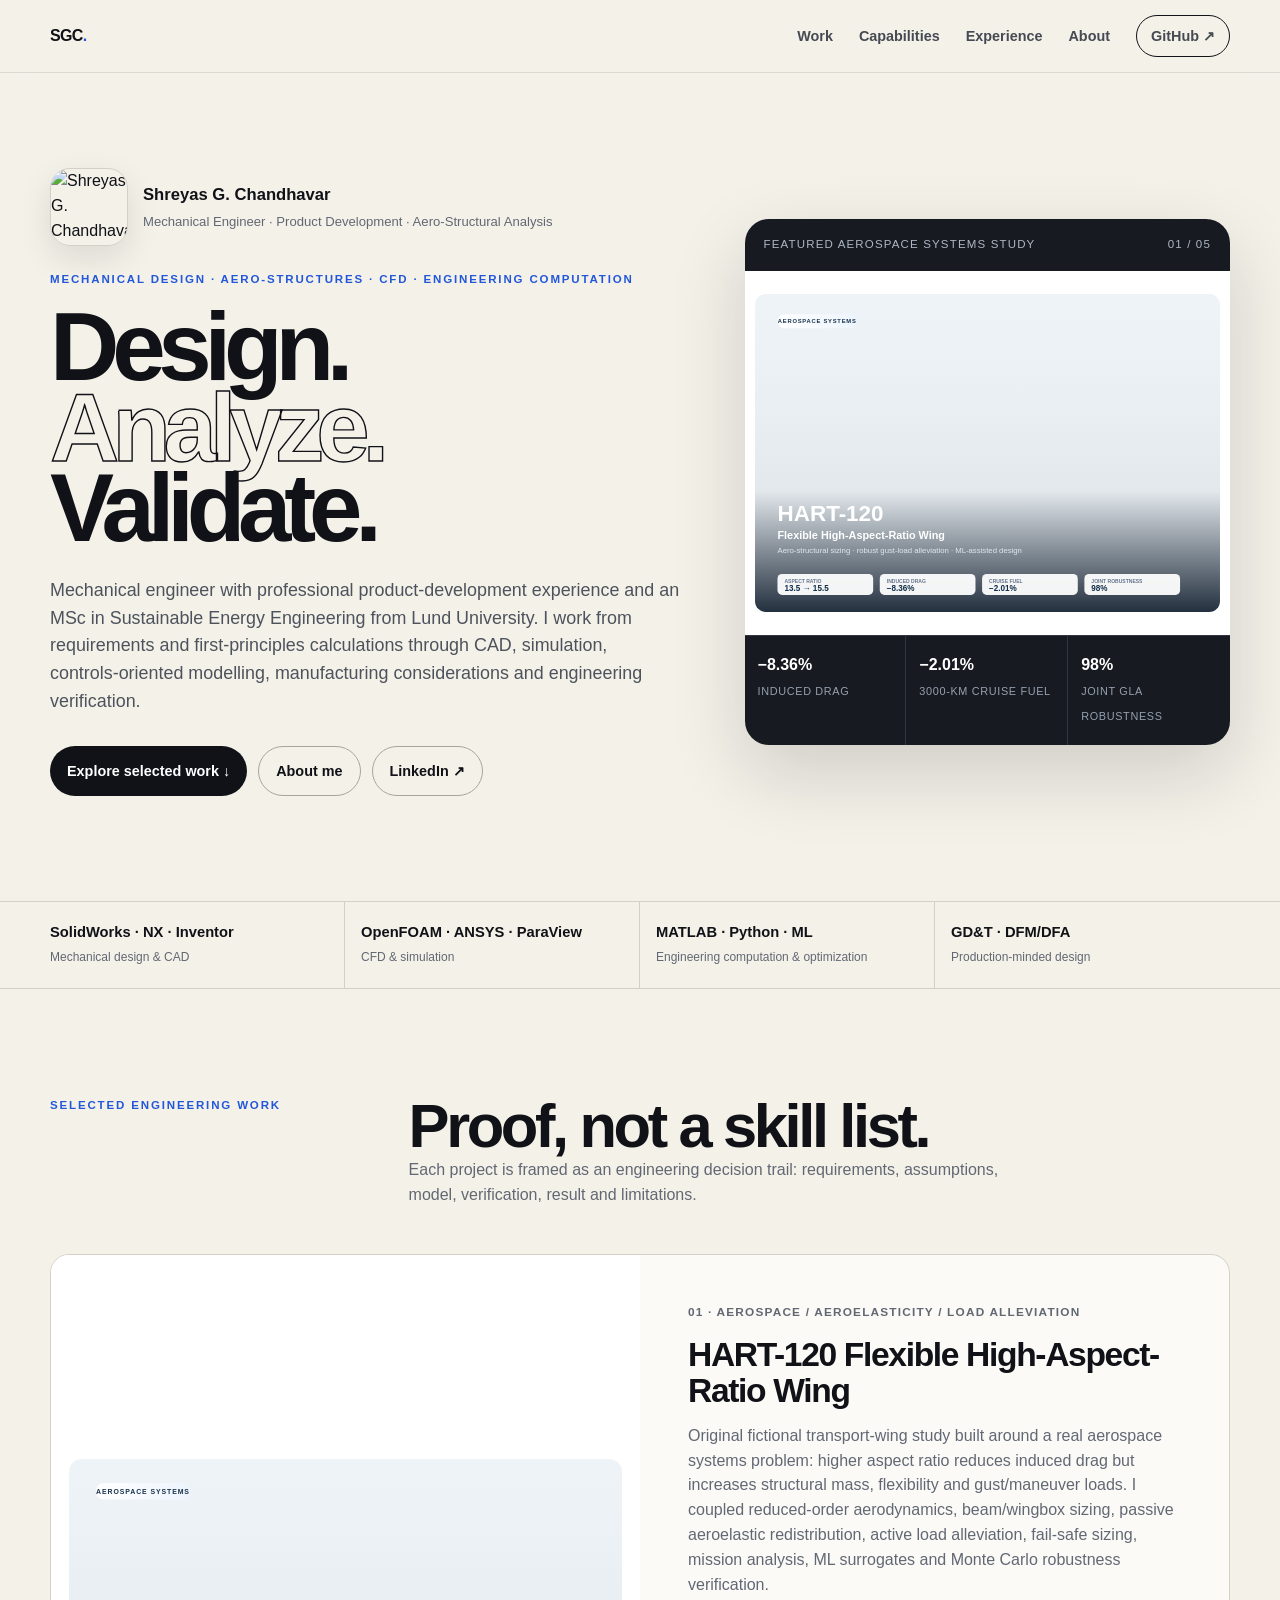
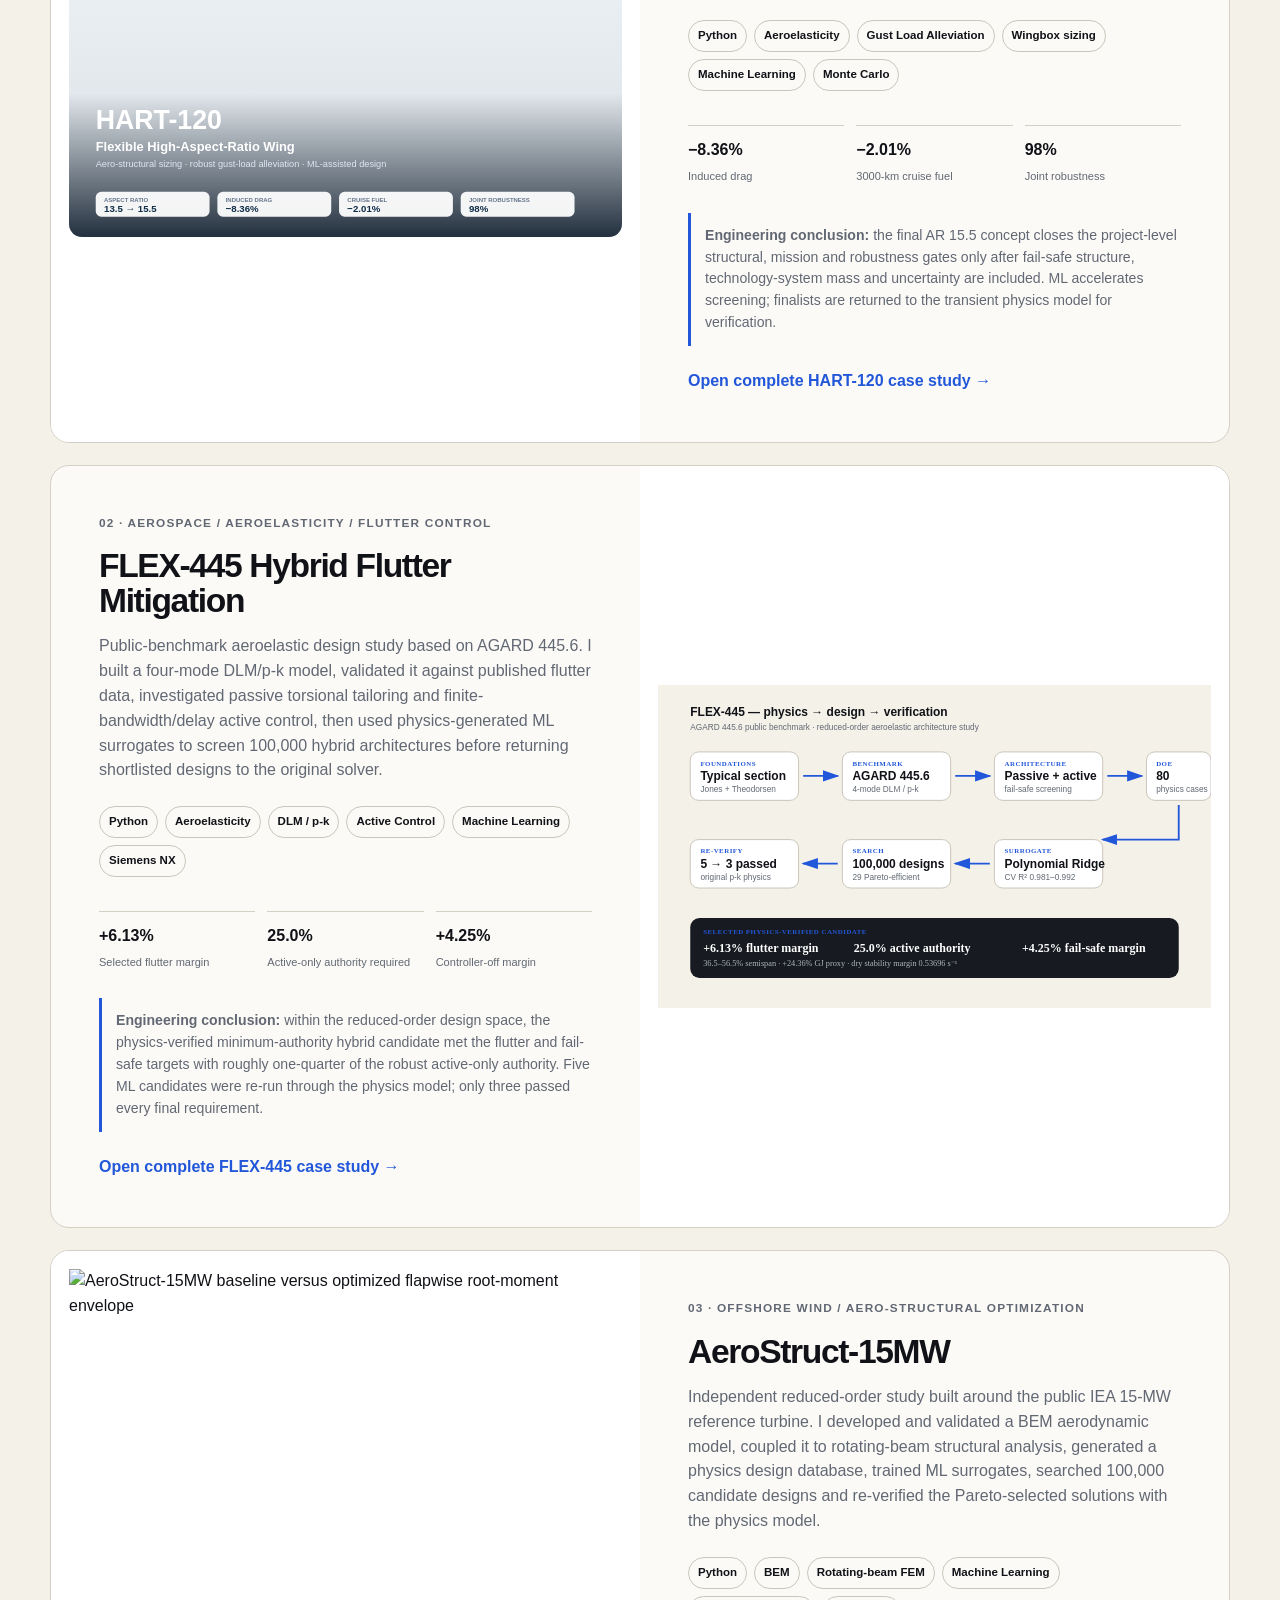
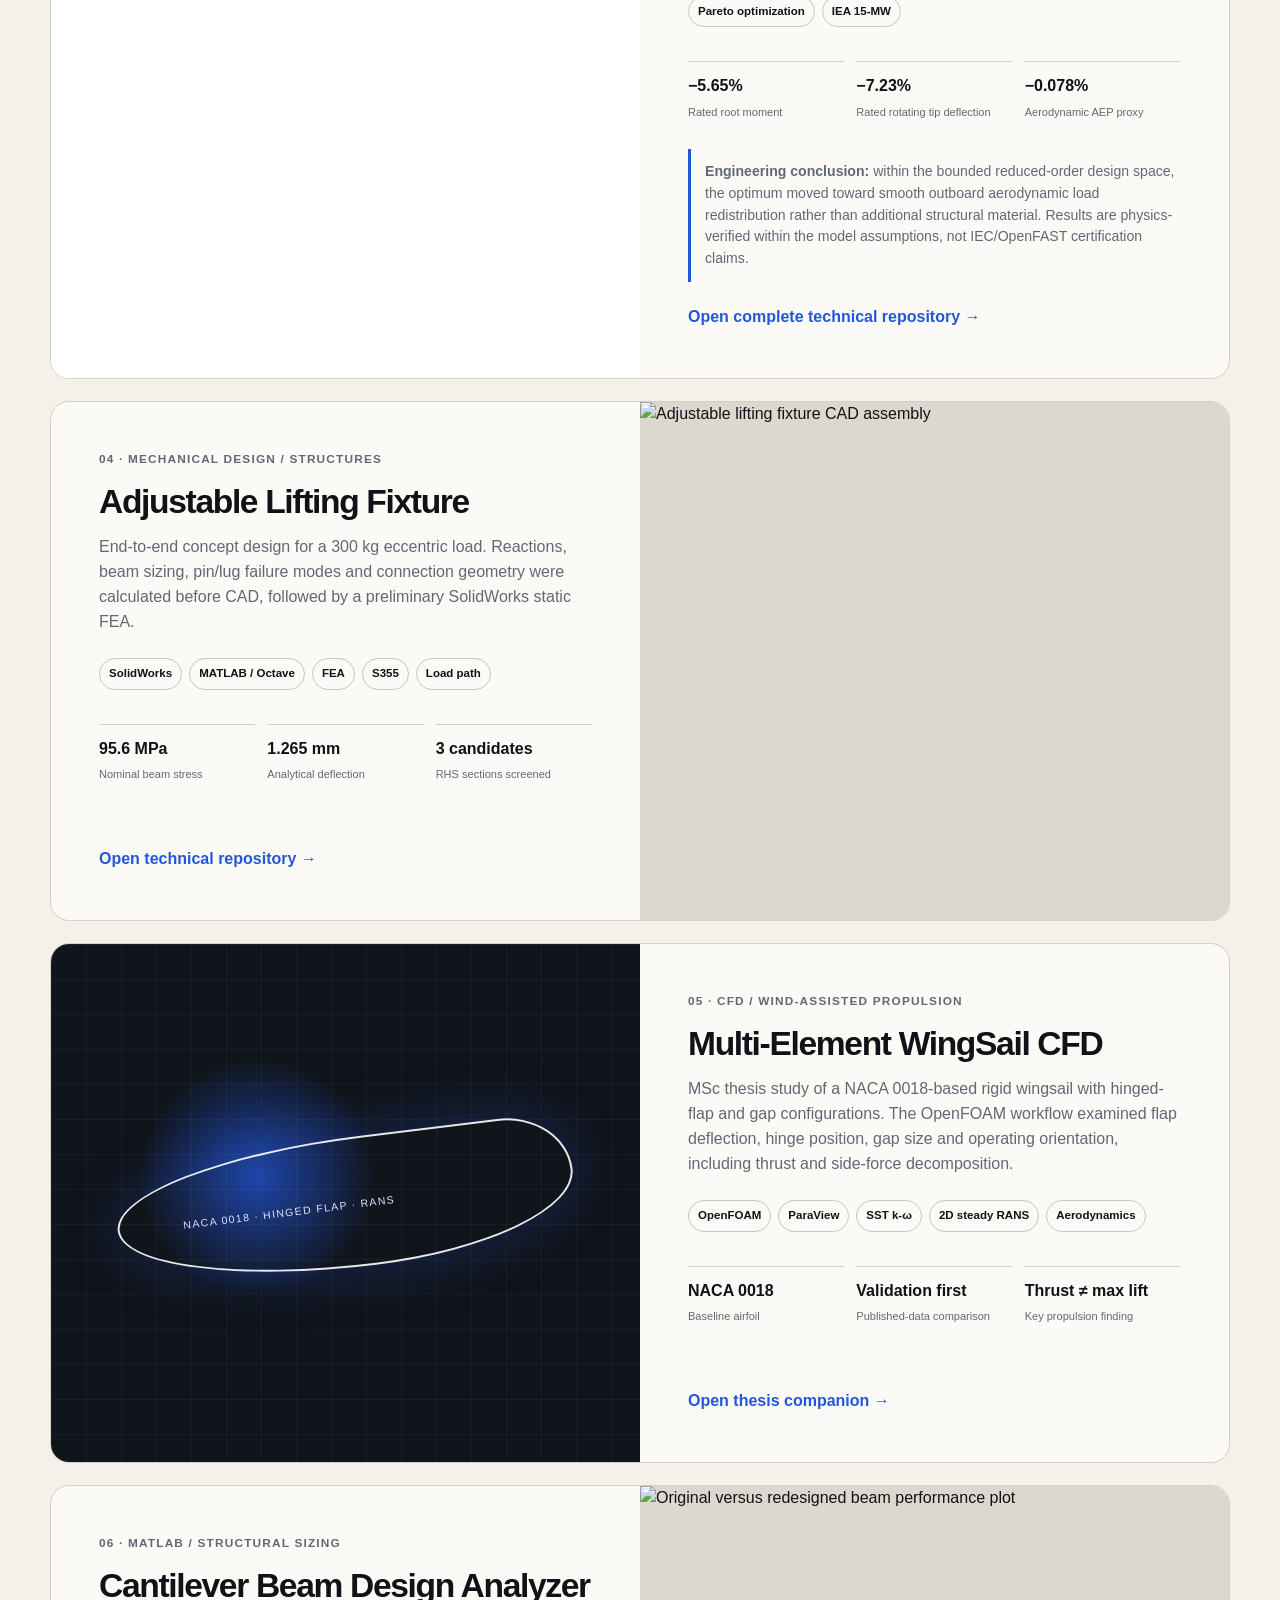
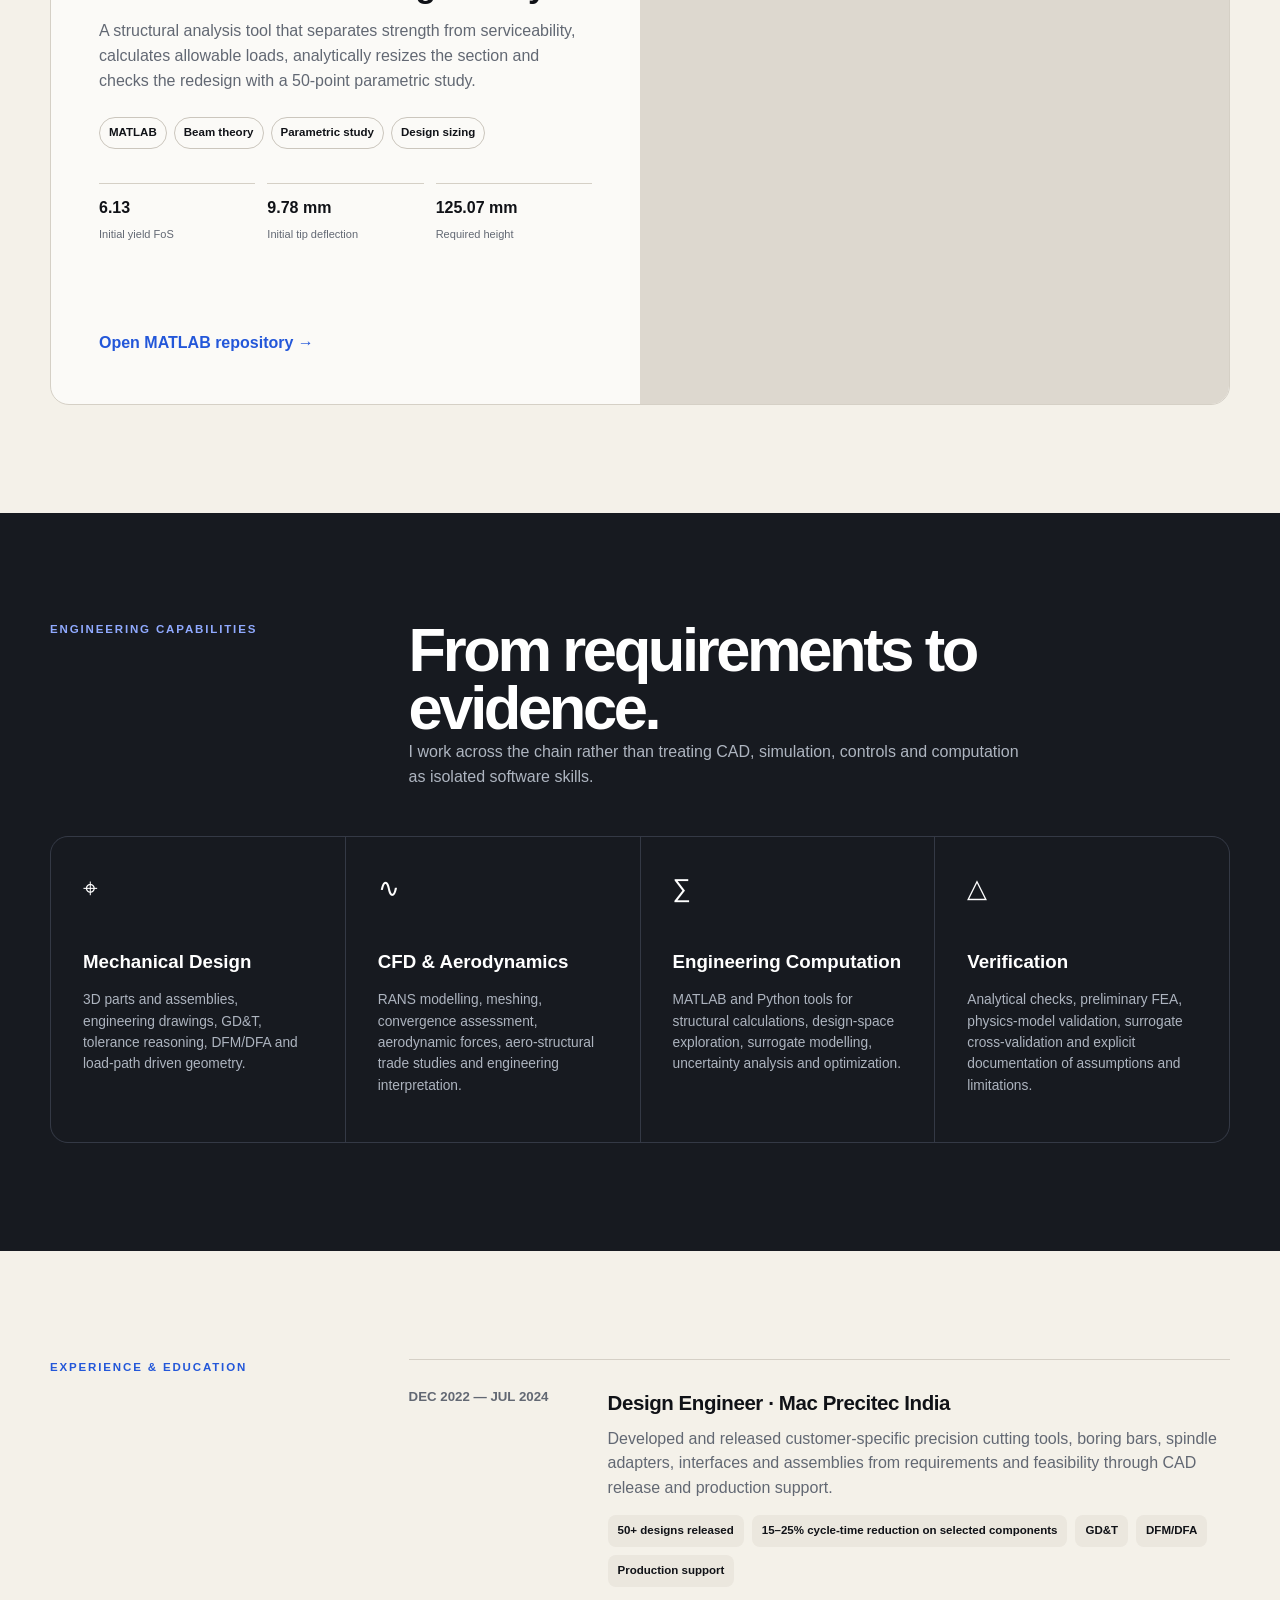
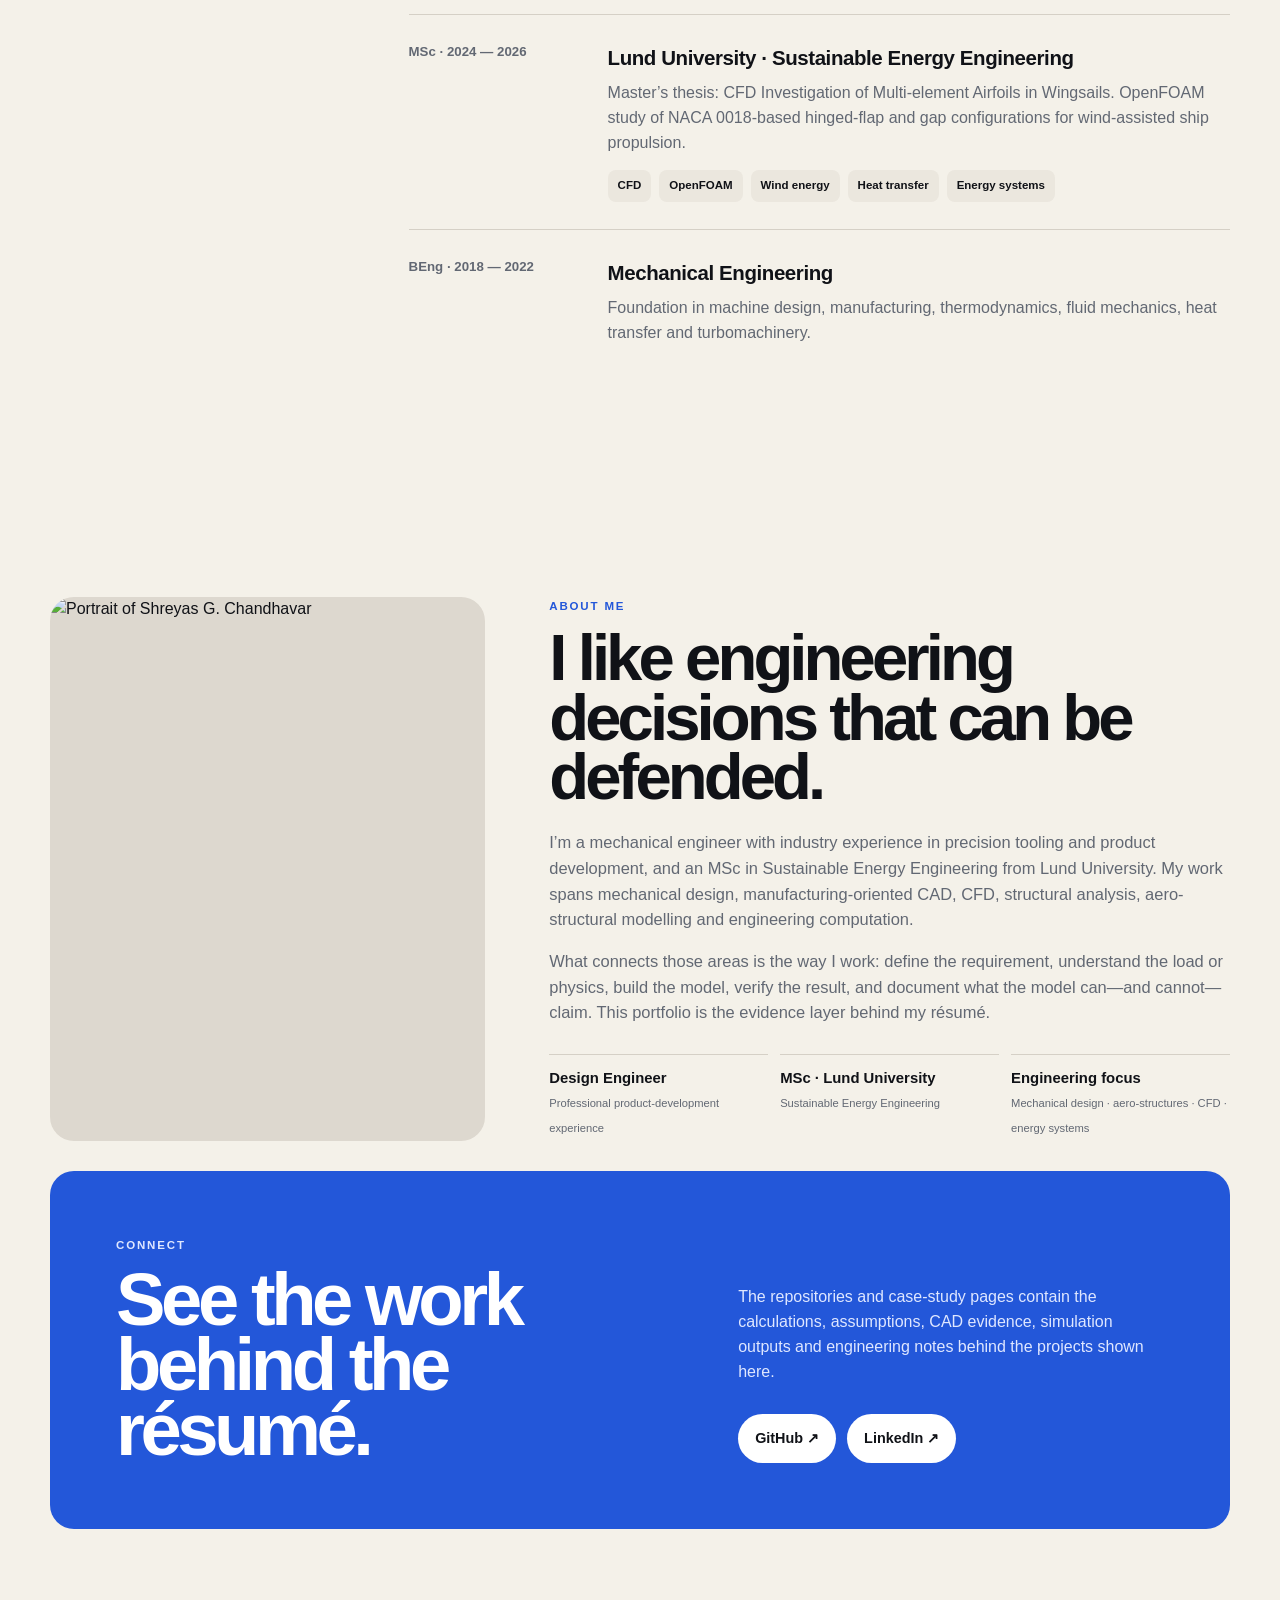
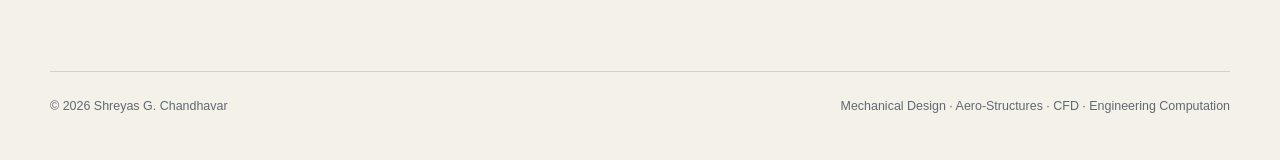
==== commit 513ec292: "Renumber portfolio projects after adding FLEX-445" ====
--- a/index.html
+++ b/index.html
@@ -17,10 +17,10 @@
     <section id="work"><div class="wrap"><div class="sectionhead reveal"><div class="eyebrow">Selected engineering work</div><div><h2>Proof, not a skill list.</h2><p>Each project is framed as an engineering decision trail: requirements, assumptions, model, verification, result and limitations.</p></div></div><div class="projects">
       <article class="project reveal"><div class="media contain"><img src="assets/hart120-trade.svg" alt="HART-120 aero-structural design trade" /></div><div class="body"><div class="num">01 · AEROSPACE / AEROELASTICITY / LOAD ALLEVIATION</div><h3>HART-120 Flexible High-Aspect-Ratio Wing</h3><p>Original fictional transport-wing study built around a real aerospace systems problem: higher aspect ratio reduces induced drag but increases structural mass, flexibility and gust/maneuver loads. I coupled reduced-order aerodynamics, beam/wingbox sizing, passive aeroelastic redistribution, active load alleviation, fail-safe sizing, mission analysis, ML surrogates and Monte Carlo robustness verification.</p><div class="tags"><span class="tag">Python</span><span class="tag">Aeroelasticity</span><span class="tag">Gust Load Alleviation</span><span class="tag">Wingbox sizing</span><span class="tag">Machine Learning</span><span class="tag">Monte Carlo</span></div><div class="facts"><div class="fact"><b>−8.36%</b><span>Induced drag</span></div><div class="fact"><b>−2.01%</b><span>3000-km cruise fuel</span></div><div class="fact"><b>98%</b><span>Joint robustness</span></div></div><p class="insight"><strong>Engineering conclusion:</strong> the final AR 15.5 concept closes the project-level structural, mission and robustness gates only after fail-safe structure, technology-system mass and uncertainty are included. ML accelerates screening; finalists are returned to the transient physics model for verification.</p><a class="plink" href="hart120.html">Open complete HART-120 case study →</a></div></article>
       <article class="project reveal"><div class="media contain"><img src="assets/flex445-architecture.svg" alt="FLEX-445 physics-guided hybrid aeroelastic workflow" /></div><div class="body"><div class="num">02 · AEROSPACE / AEROELASTICITY / FLUTTER CONTROL</div><h3>FLEX-445 Hybrid Flutter Mitigation</h3><p>Public-benchmark aeroelastic design study based on AGARD 445.6. I built a four-mode DLM/p-k model, validated it against published flutter data, investigated passive torsional tailoring and finite-bandwidth/delay active control, then used physics-generated ML surrogates to screen 100,000 hybrid architectures before returning shortlisted designs to the original solver.</p><div class="tags"><span class="tag">Python</span><span class="tag">Aeroelasticity</span><span class="tag">DLM / p-k</span><span class="tag">Active Control</span><span class="tag">Machine Learning</span><span class="tag">Siemens NX</span></div><div class="facts"><div class="fact"><b>+6.13%</b><span>Selected flutter margin</span></div><div class="fact"><b>25.0%</b><span>Active-only authority required</span></div><div class="fact"><b>+4.25%</b><span>Controller-off margin</span></div></div><p class="insight"><strong>Engineering conclusion:</strong> within the reduced-order design space, the physics-verified minimum-authority hybrid candidate met the flutter and fail-safe targets with roughly one-quarter of the robust active-only authority. Five ML candidates were re-run through the physics model; only three passed every final requirement.</p><a class="plink" href="flex445.html">Open complete FLEX-445 case study →</a></div></article>
-      <article class="project reveal"><div class="media contain"><img src="https://raw.githubusercontent.com/shreyas-chandhavar/AeroStruct-15MW/main/results/figures/final_root_moment_envelope.svg" alt="AeroStruct-15MW baseline versus optimized flapwise root-moment envelope" /></div><div class="body"><div class="num">02 · OFFSHORE WIND / AERO-STRUCTURAL OPTIMIZATION</div><h3>AeroStruct-15MW</h3><p>Independent reduced-order study built around the public IEA 15-MW reference turbine. I developed and validated a BEM aerodynamic model, coupled it to rotating-beam structural analysis, generated a physics design database, trained ML surrogates, searched 100,000 candidate designs and re-verified the Pareto-selected solutions with the physics model.</p><div class="tags"><span class="tag">Python</span><span class="tag">BEM</span><span class="tag">Rotating-beam FEM</span><span class="tag">Machine Learning</span><span class="tag">Pareto optimization</span><span class="tag">IEA 15-MW</span></div><div class="facts"><div class="fact"><b>−5.65%</b><span>Rated root moment</span></div><div class="fact"><b>−7.23%</b><span>Rated rotating tip deflection</span></div><div class="fact"><b>−0.078%</b><span>Aerodynamic AEP proxy</span></div></div><p class="insight"><strong>Engineering conclusion:</strong> within the bounded reduced-order design space, the optimum moved toward smooth outboard aerodynamic load redistribution rather than additional structural material. Results are physics-verified within the model assumptions, not IEC/OpenFAST certification claims.</p><a class="plink" href="https://github.com/shreyas-chandhavar/AeroStruct-15MW" target="_blank" rel="noreferrer">Open complete technical repository →</a></div></article>
-      <article class="project reveal"><div class="media"><img src="https://raw.githubusercontent.com/shreyas-chandhavar/lifting-fixture-design-analysis/main/cad_assembly_isometric.png" alt="Adjustable lifting fixture CAD assembly" /></div><div class="body"><div class="num">03 · MECHANICAL DESIGN / STRUCTURES</div><h3>Adjustable Lifting Fixture</h3><p>End-to-end concept design for a 300 kg eccentric load. Reactions, beam sizing, pin/lug failure modes and connection geometry were calculated before CAD, followed by a preliminary SolidWorks static FEA.</p><div class="tags"><span class="tag">SolidWorks</span><span class="tag">MATLAB / Octave</span><span class="tag">FEA</span><span class="tag">S355</span><span class="tag">Load path</span></div><div class="facts"><div class="fact"><b>95.6 MPa</b><span>Nominal beam stress</span></div><div class="fact"><b>1.265 mm</b><span>Analytical deflection</span></div><div class="fact"><b>3 candidates</b><span>RHS sections screened</span></div></div><a class="plink" href="https://github.com/shreyas-chandhavar/lifting-fixture-design-analysis" target="_blank" rel="noreferrer">Open technical repository →</a></div></article>
-      <article class="project reveal"><div class="media"><div class="cfd"><div class="foil"></div></div></div><div class="body"><div class="num">04 · CFD / WIND-ASSISTED PROPULSION</div><h3>Multi-Element WingSail CFD</h3><p>MSc thesis study of a NACA 0018-based rigid wingsail with hinged-flap and gap configurations. The OpenFOAM workflow examined flap deflection, hinge position, gap size and operating orientation, including thrust and side-force decomposition.</p><div class="tags"><span class="tag">OpenFOAM</span><span class="tag">ParaView</span><span class="tag">SST k-ω</span><span class="tag">2D steady RANS</span><span class="tag">Aerodynamics</span></div><div class="facts"><div class="fact"><b>NACA 0018</b><span>Baseline airfoil</span></div><div class="fact"><b>Validation first</b><span>Published-data comparison</span></div><div class="fact"><b>Thrust ≠ max lift</b><span>Key propulsion finding</span></div></div><a class="plink" href="https://github.com/shreyas-chandhavar/multi-element-wingsail-cfd" target="_blank" rel="noreferrer">Open thesis companion →</a></div></article>
-      <article class="project reveal"><div class="media"><img src="https://raw.githubusercontent.com/shreyas-chandhavar/cantilever-beam-structural-analyzer/main/figure5_original_vs_redesigned.png" alt="Original versus redesigned beam performance plot" /></div><div class="body"><div class="num">05 · MATLAB / STRUCTURAL SIZING</div><h3>Cantilever Beam Design Analyzer</h3><p>A structural analysis tool that separates strength from serviceability, calculates allowable loads, analytically resizes the section and checks the redesign with a 50-point parametric study.</p><div class="tags"><span class="tag">MATLAB</span><span class="tag">Beam theory</span><span class="tag">Parametric study</span><span class="tag">Design sizing</span></div><div class="facts"><div class="fact"><b>6.13</b><span>Initial yield FoS</span></div><div class="fact"><b>9.78 mm</b><span>Initial tip deflection</span></div><div class="fact"><b>125.07 mm</b><span>Required height</span></div></div><a class="plink" href="https://github.com/shreyas-chandhavar/cantilever-beam-structural-analyzer" target="_blank" rel="noreferrer">Open MATLAB repository →</a></div></article>
+      <article class="project reveal"><div class="media contain"><img src="https://raw.githubusercontent.com/shreyas-chandhavar/AeroStruct-15MW/main/results/figures/final_root_moment_envelope.svg" alt="AeroStruct-15MW baseline versus optimized flapwise root-moment envelope" /></div><div class="body"><div class="num">03 · OFFSHORE WIND / AERO-STRUCTURAL OPTIMIZATION</div><h3>AeroStruct-15MW</h3><p>Independent reduced-order study built around the public IEA 15-MW reference turbine. I developed and validated a BEM aerodynamic model, coupled it to rotating-beam structural analysis, generated a physics design database, trained ML surrogates, searched 100,000 candidate designs and re-verified the Pareto-selected solutions with the physics model.</p><div class="tags"><span class="tag">Python</span><span class="tag">BEM</span><span class="tag">Rotating-beam FEM</span><span class="tag">Machine Learning</span><span class="tag">Pareto optimization</span><span class="tag">IEA 15-MW</span></div><div class="facts"><div class="fact"><b>−5.65%</b><span>Rated root moment</span></div><div class="fact"><b>−7.23%</b><span>Rated rotating tip deflection</span></div><div class="fact"><b>−0.078%</b><span>Aerodynamic AEP proxy</span></div></div><p class="insight"><strong>Engineering conclusion:</strong> within the bounded reduced-order design space, the optimum moved toward smooth outboard aerodynamic load redistribution rather than additional structural material. Results are physics-verified within the model assumptions, not IEC/OpenFAST certification claims.</p><a class="plink" href="https://github.com/shreyas-chandhavar/AeroStruct-15MW" target="_blank" rel="noreferrer">Open complete technical repository →</a></div></article>
+      <article class="project reveal"><div class="media"><img src="https://raw.githubusercontent.com/shreyas-chandhavar/lifting-fixture-design-analysis/main/cad_assembly_isometric.png" alt="Adjustable lifting fixture CAD assembly" /></div><div class="body"><div class="num">04 · MECHANICAL DESIGN / STRUCTURES</div><h3>Adjustable Lifting Fixture</h3><p>End-to-end concept design for a 300 kg eccentric load. Reactions, beam sizing, pin/lug failure modes and connection geometry were calculated before CAD, followed by a preliminary SolidWorks static FEA.</p><div class="tags"><span class="tag">SolidWorks</span><span class="tag">MATLAB / Octave</span><span class="tag">FEA</span><span class="tag">S355</span><span class="tag">Load path</span></div><div class="facts"><div class="fact"><b>95.6 MPa</b><span>Nominal beam stress</span></div><div class="fact"><b>1.265 mm</b><span>Analytical deflection</span></div><div class="fact"><b>3 candidates</b><span>RHS sections screened</span></div></div><a class="plink" href="https://github.com/shreyas-chandhavar/lifting-fixture-design-analysis" target="_blank" rel="noreferrer">Open technical repository →</a></div></article>
+      <article class="project reveal"><div class="media"><div class="cfd"><div class="foil"></div></div></div><div class="body"><div class="num">05 · CFD / WIND-ASSISTED PROPULSION</div><h3>Multi-Element WingSail CFD</h3><p>MSc thesis study of a NACA 0018-based rigid wingsail with hinged-flap and gap configurations. The OpenFOAM workflow examined flap deflection, hinge position, gap size and operating orientation, including thrust and side-force decomposition.</p><div class="tags"><span class="tag">OpenFOAM</span><span class="tag">ParaView</span><span class="tag">SST k-ω</span><span class="tag">2D steady RANS</span><span class="tag">Aerodynamics</span></div><div class="facts"><div class="fact"><b>NACA 0018</b><span>Baseline airfoil</span></div><div class="fact"><b>Validation first</b><span>Published-data comparison</span></div><div class="fact"><b>Thrust ≠ max lift</b><span>Key propulsion finding</span></div></div><a class="plink" href="https://github.com/shreyas-chandhavar/multi-element-wingsail-cfd" target="_blank" rel="noreferrer">Open thesis companion →</a></div></article>
+      <article class="project reveal"><div class="media"><img src="https://raw.githubusercontent.com/shreyas-chandhavar/cantilever-beam-structural-analyzer/main/figure5_original_vs_redesigned.png" alt="Original versus redesigned beam performance plot" /></div><div class="body"><div class="num">06 · MATLAB / STRUCTURAL SIZING</div><h3>Cantilever Beam Design Analyzer</h3><p>A structural analysis tool that separates strength from serviceability, calculates allowable loads, analytically resizes the section and checks the redesign with a 50-point parametric study.</p><div class="tags"><span class="tag">MATLAB</span><span class="tag">Beam theory</span><span class="tag">Parametric study</span><span class="tag">Design sizing</span></div><div class="facts"><div class="fact"><b>6.13</b><span>Initial yield FoS</span></div><div class="fact"><b>9.78 mm</b><span>Initial tip deflection</span></div><div class="fact"><b>125.07 mm</b><span>Required height</span></div></div><a class="plink" href="https://github.com/shreyas-chandhavar/cantilever-beam-structural-analyzer" target="_blank" rel="noreferrer">Open MATLAB repository →</a></div></article>
     </div></div></section>
     <section class="darksec" id="capabilities"><div class="wrap"><div class="sectionhead reveal"><div class="eyebrow">Engineering capabilities</div><div><h2>From requirements to evidence.</h2><p>I work across the chain rather than treating CAD, simulation, controls and computation as isolated software skills.</p></div></div><div class="caps reveal"><div class="cap"><div class="sym">⌖</div><h3>Mechanical Design</h3><p>3D parts and assemblies, engineering drawings, GD&T, tolerance reasoning, DFM/DFA and load-path driven geometry.</p></div><div class="cap"><div class="sym">∿</div><h3>CFD & Aerodynamics</h3><p>RANS modelling, meshing, convergence assessment, aerodynamic forces, aero-structural trade studies and engineering interpretation.</p></div><div class="cap"><div class="sym">∑</div><h3>Engineering Computation</h3><p>MATLAB and Python tools for structural calculations, design-space exploration, surrogate modelling, uncertainty analysis and optimization.</p></div><div class="cap"><div class="sym">△</div><h3>Verification</h3><p>Analytical checks, preliminary FEA, physics-model validation, surrogate cross-validation and explicit documentation of assumptions and limitations.</p></div></div></div></section>
     <section id="experience"><div class="wrap timeline"><div><div class="eyebrow">Experience & education</div></div><div><div class="event reveal"><div class="date">DEC 2022 — JUL 2024</div><div><h3>Design Engineer · Mac Precitec India</h3><p>Developed and released customer-specific precision cutting tools, boring bars, spindle adapters, interfaces and assemblies from requirements and feasibility through CAD release and production support.</p><div class="chips"><span>50+ designs released</span><span>15–25% cycle-time reduction on selected components</span><span>GD&T</span><span>DFM/DFA</span><span>Production support</span></div></div></div><div class="event reveal"><div class="date">MSc · 2024 — 2026</div><div><h3>Lund University · Sustainable Energy Engineering</h3><p>Master’s thesis: CFD Investigation of Multi-element Airfoils in Wingsails. OpenFOAM study of NACA 0018-based hinged-flap and gap configurations for wind-assisted ship propulsion.</p><div class="chips"><span>CFD</span><span>OpenFOAM</span><span>Wind energy</span><span>Heat transfer</span><span>Energy systems</span></div></div></div><div class="event reveal"><div class="date">BEng · 2018 — 2022</div><div><h3>Mechanical Engineering</h3><p>Foundation in machine design, manufacturing, thermodynamics, fluid mechanics, heat transfer and turbomachinery.</p></div></div></div></div></section>
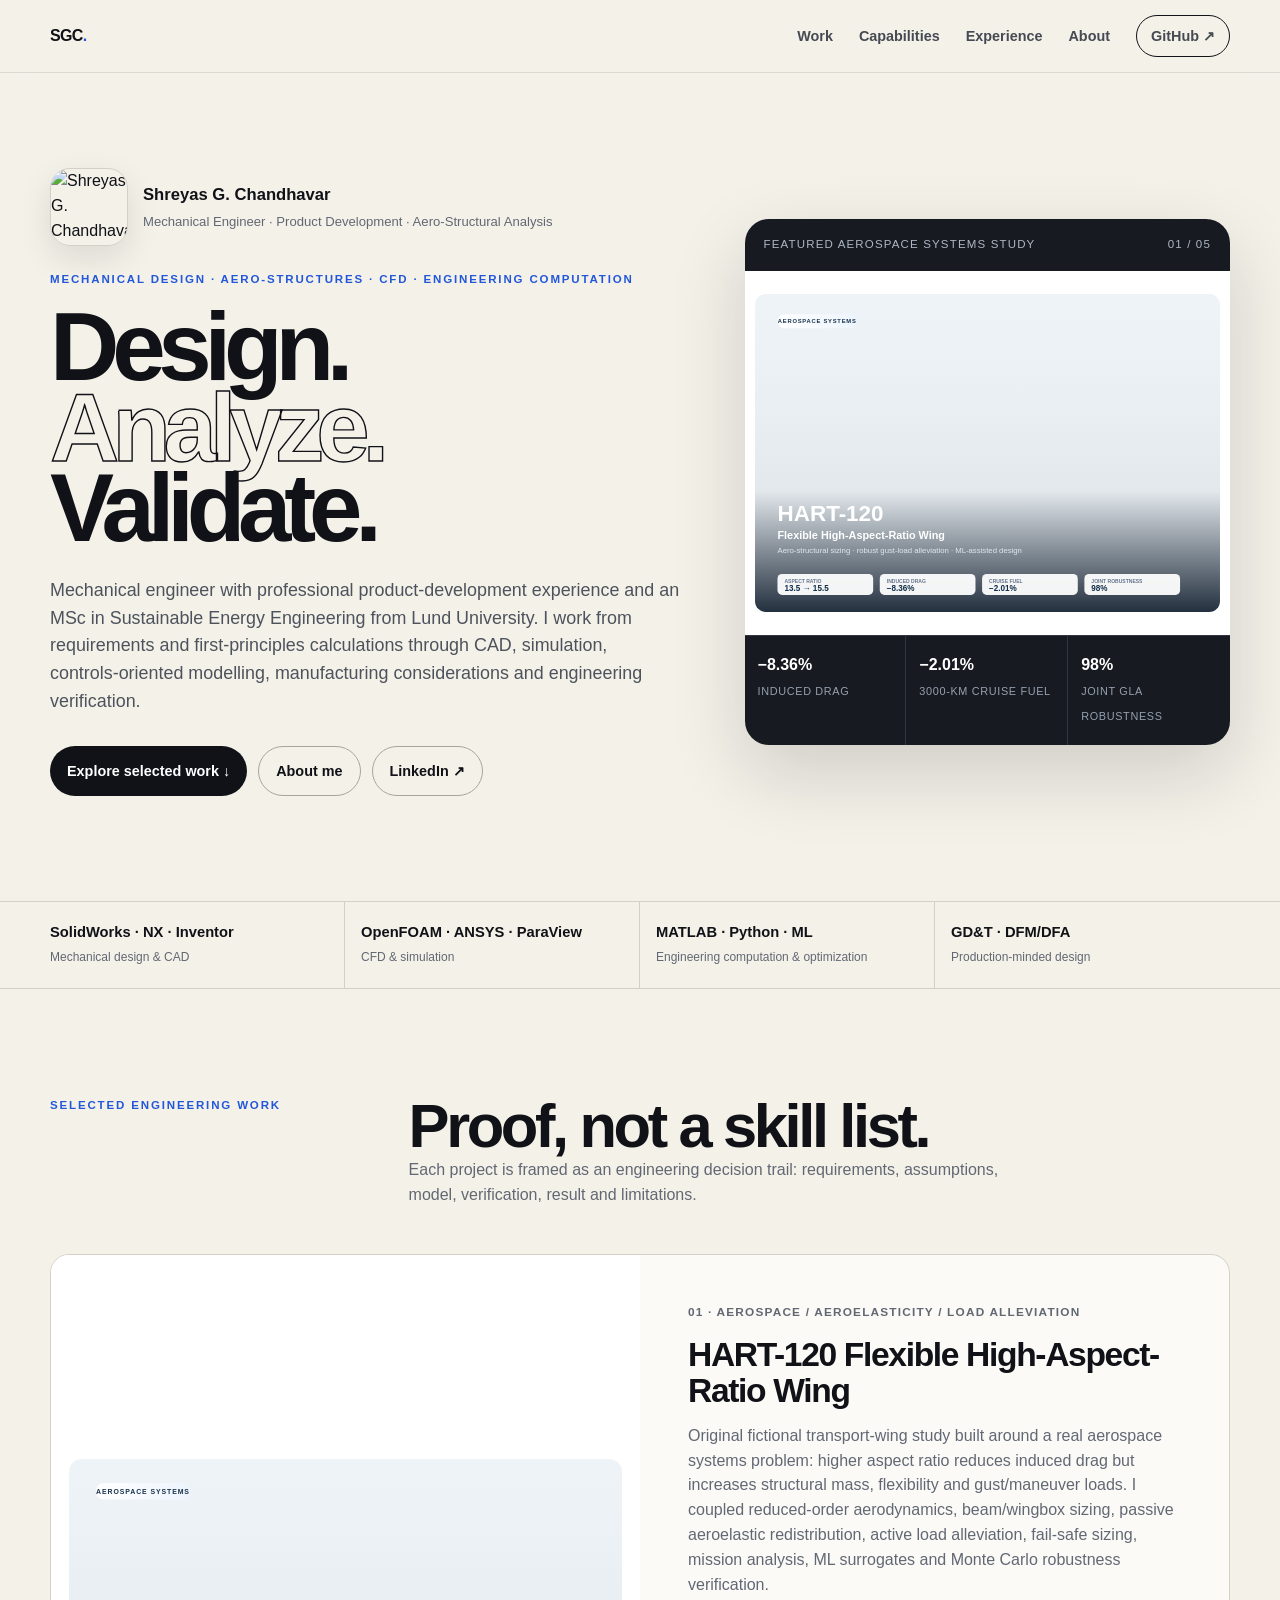
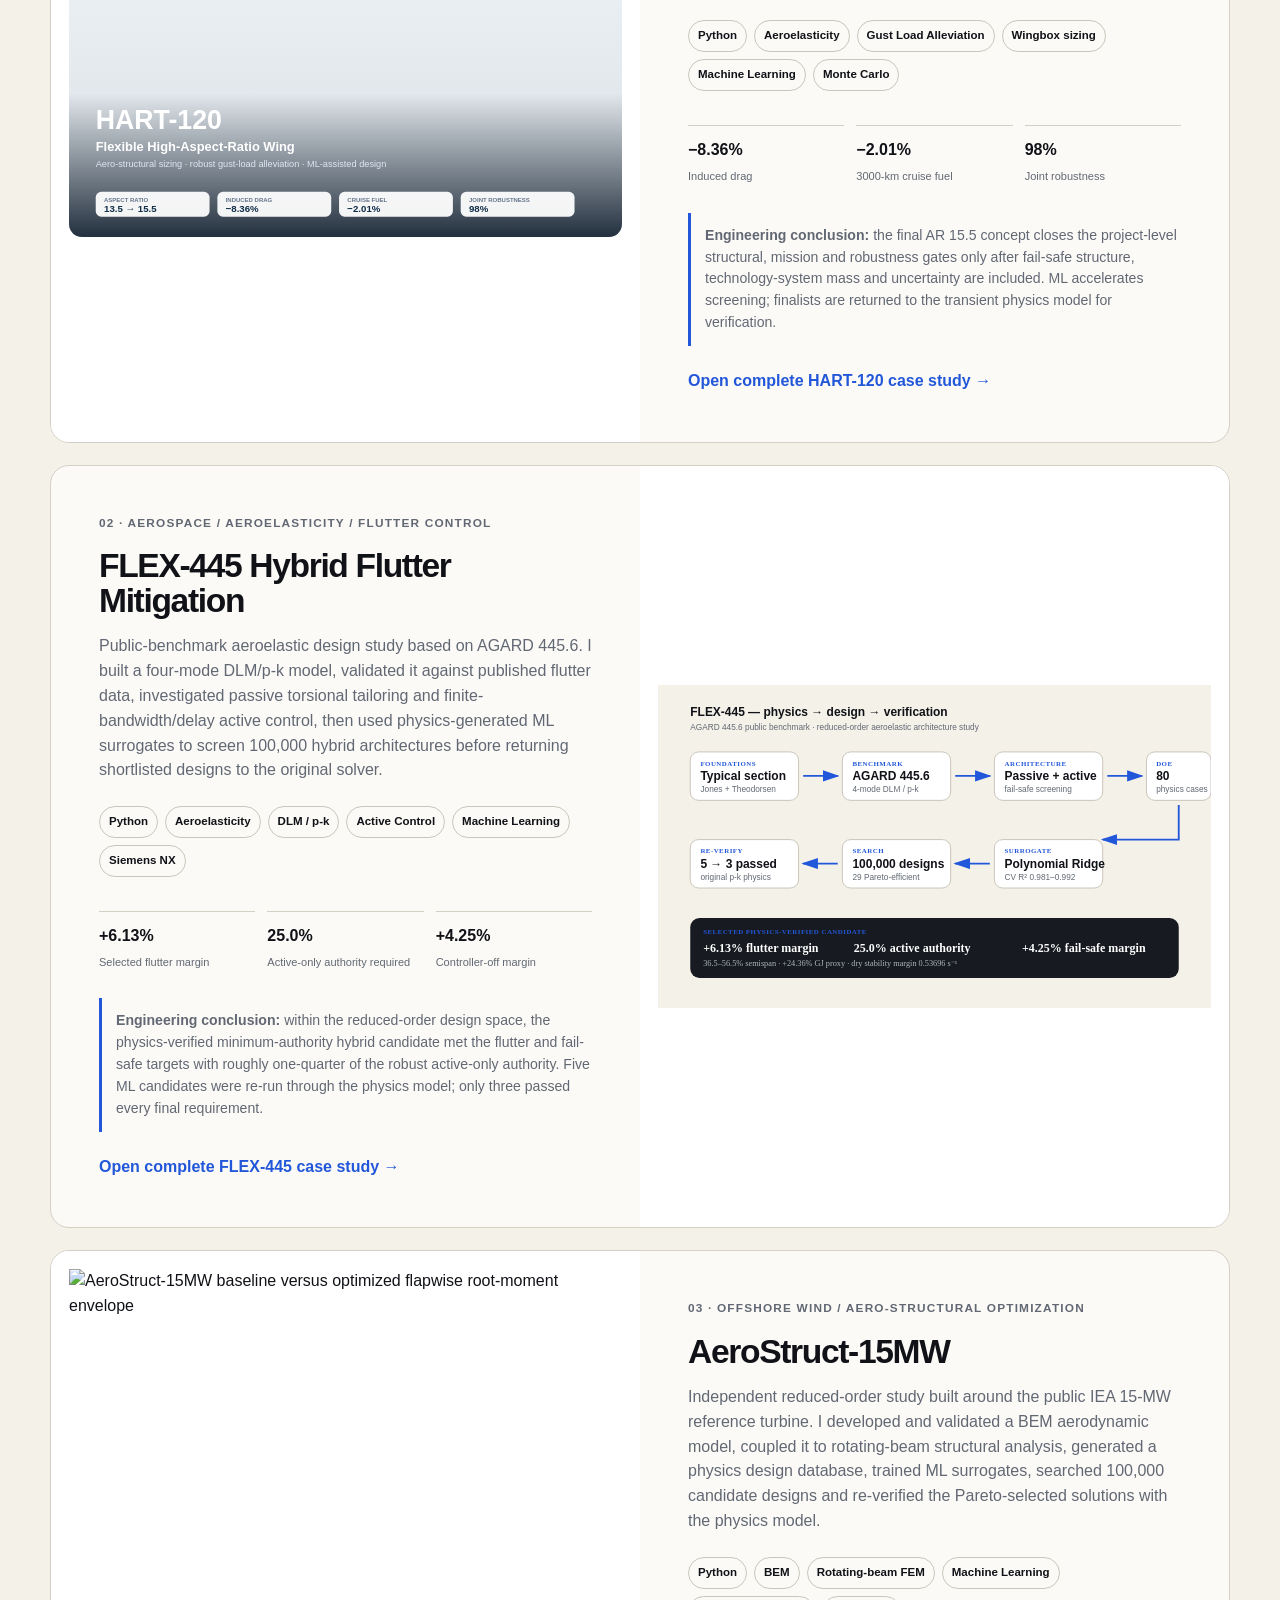
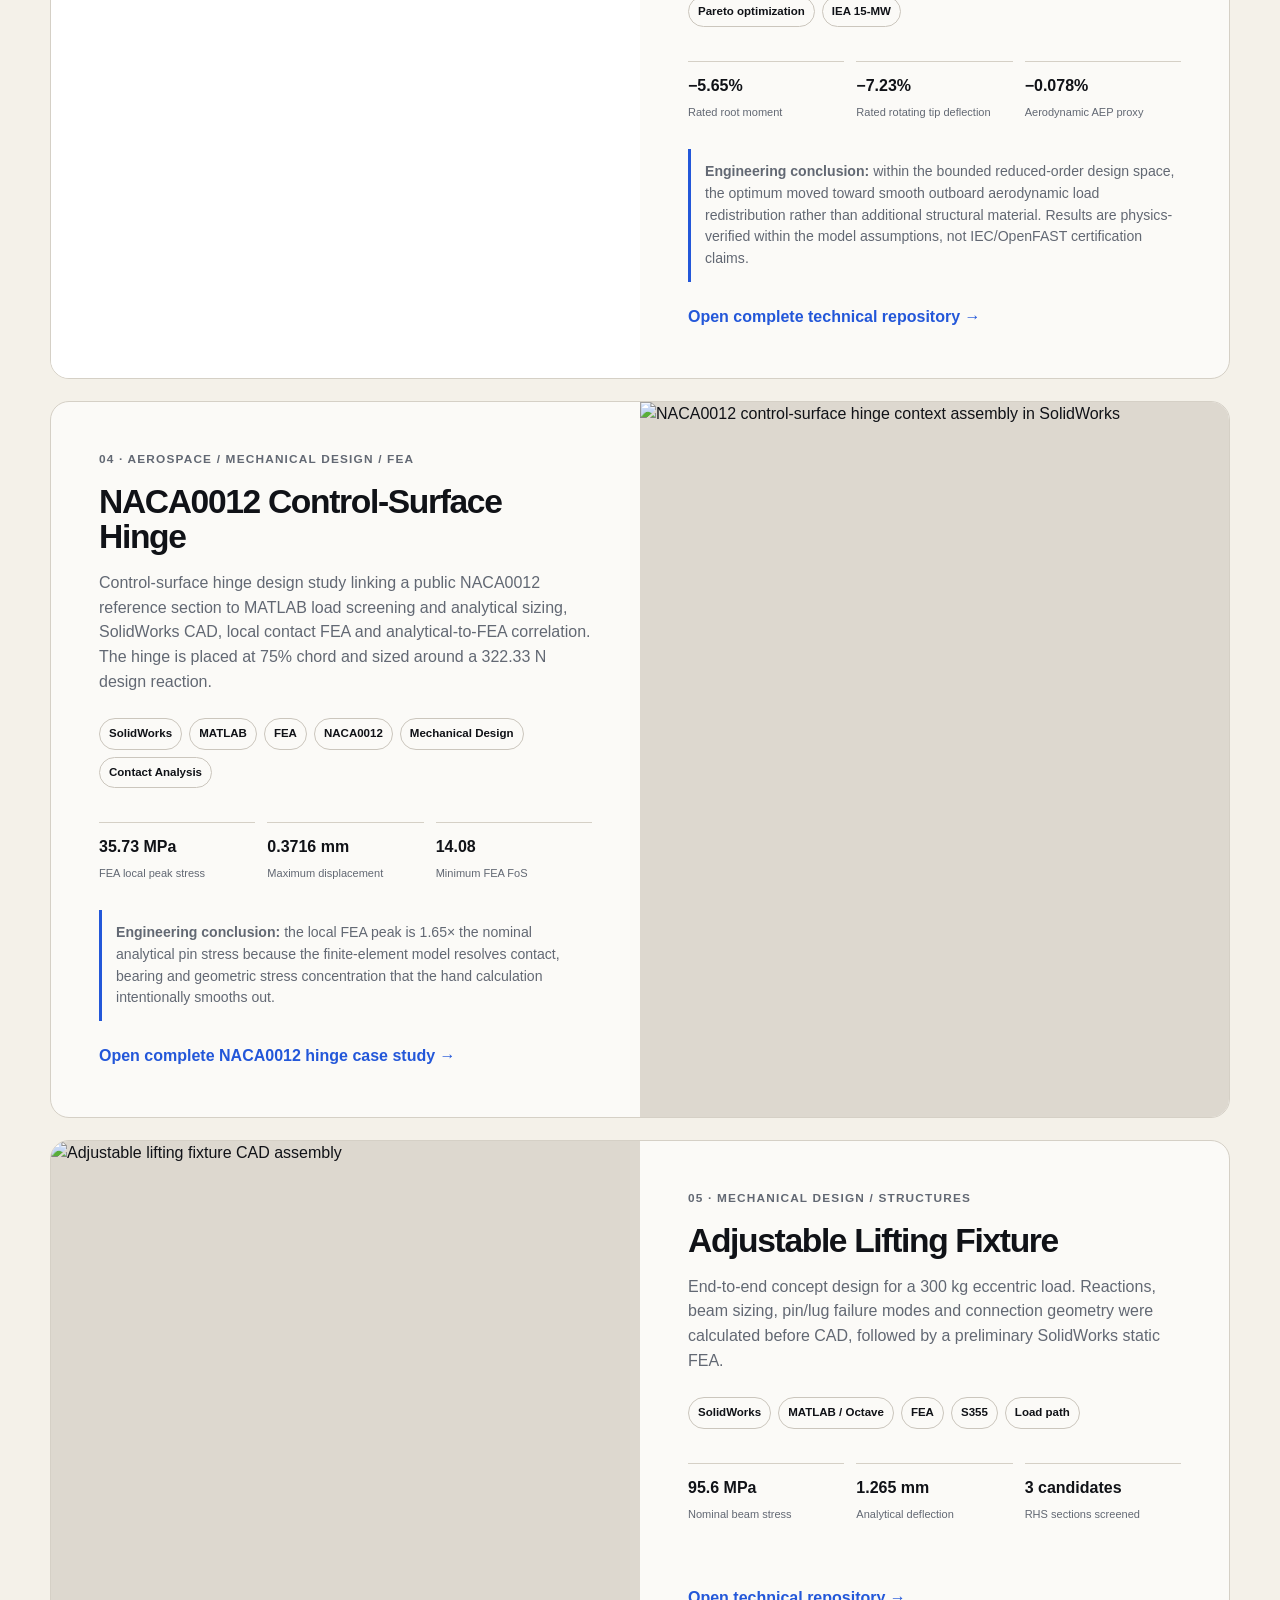
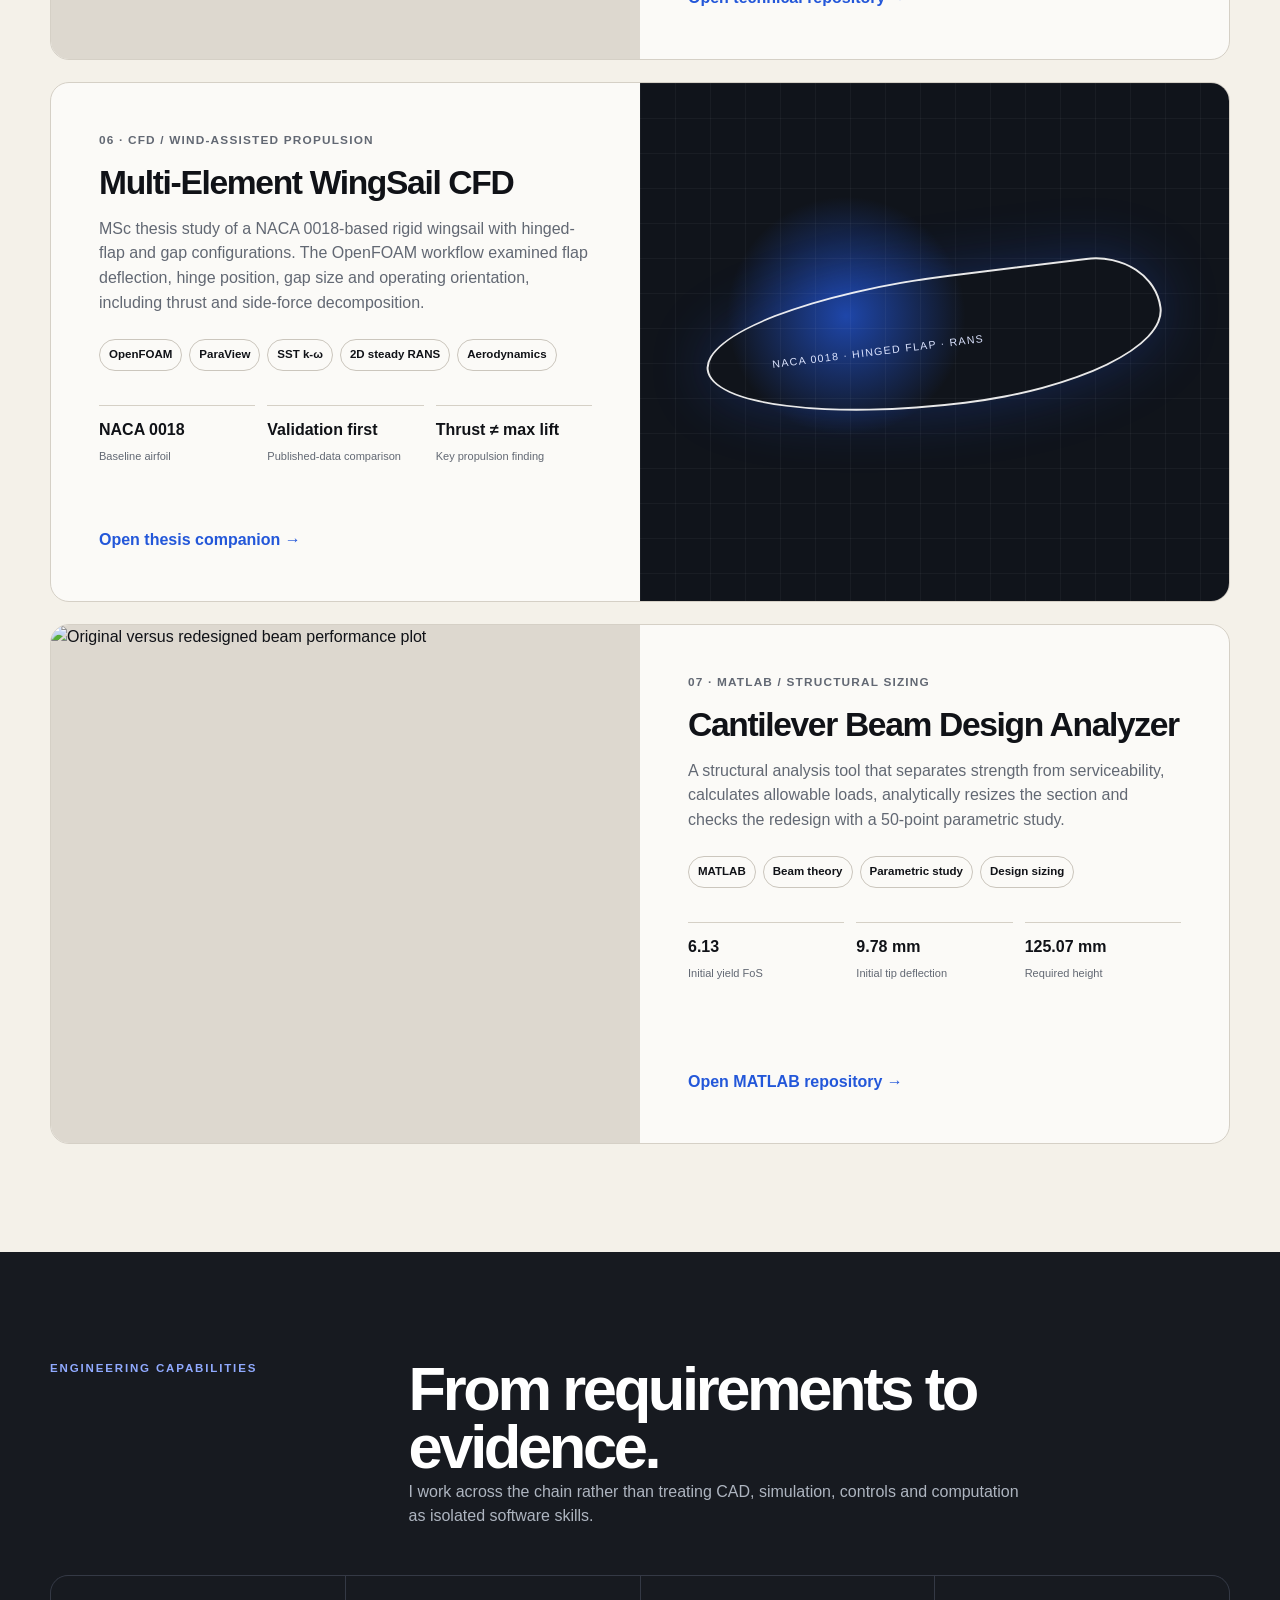
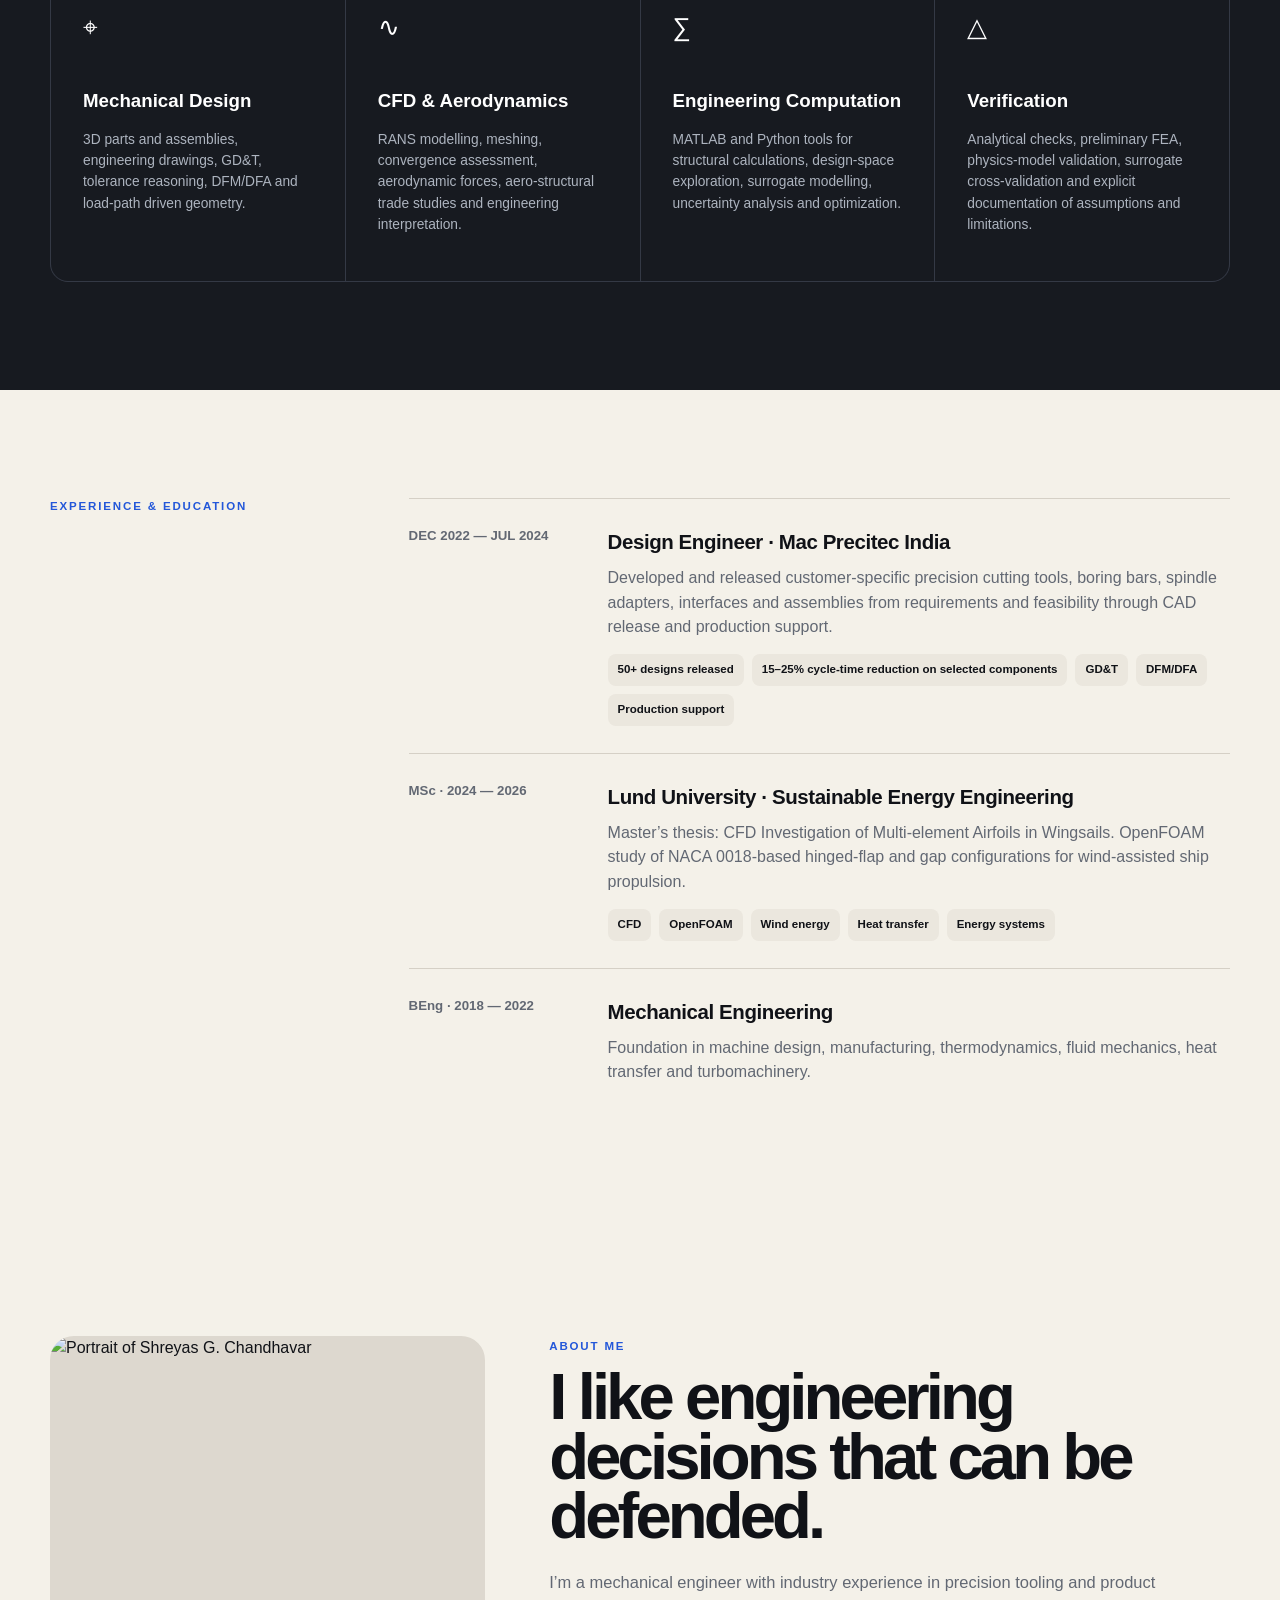
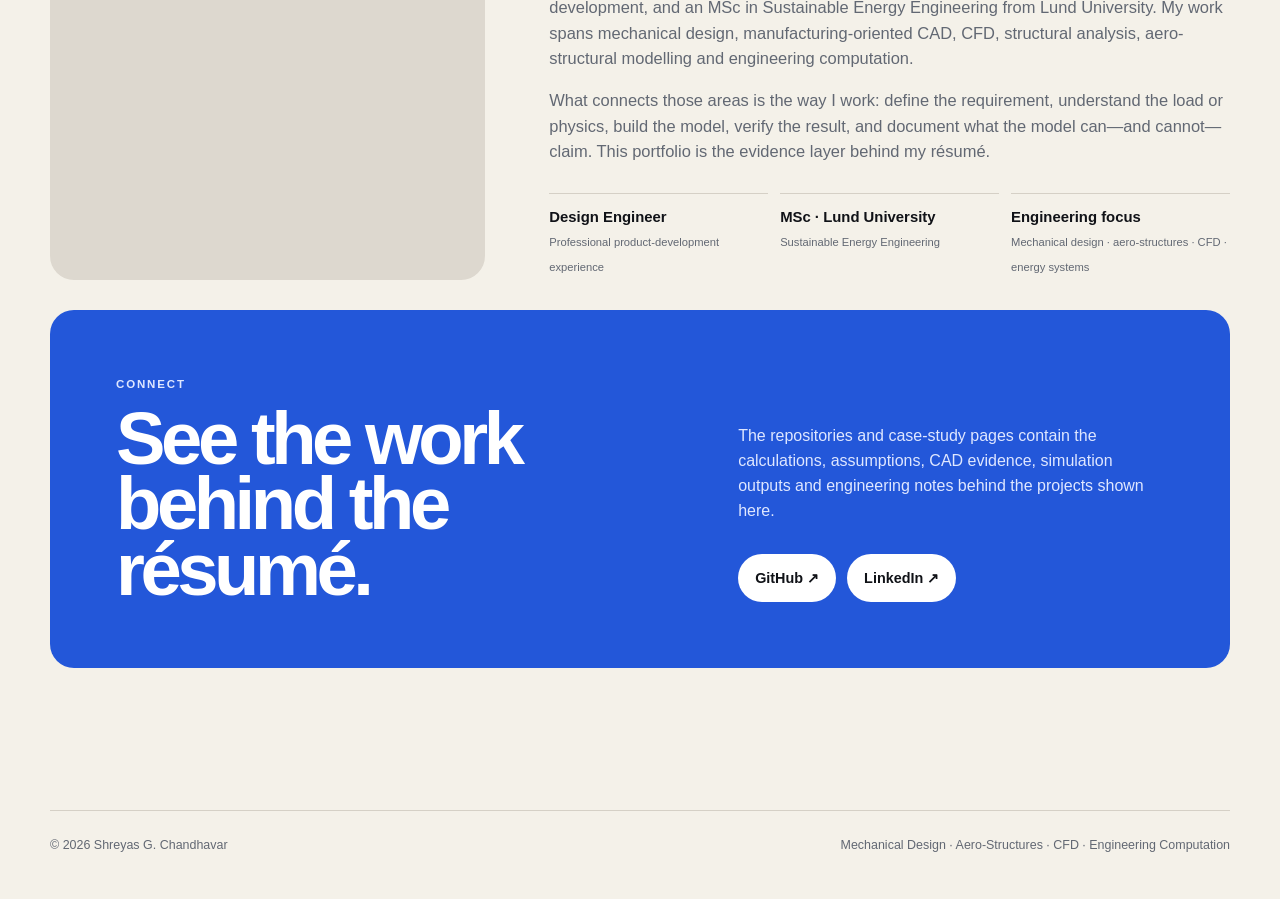
==== commit b64829d6: "Add NACA0012 hinge to portfolio homepage" ====
--- a/index.html
+++ b/index.html
@@ -18,9 +18,10 @@
       <article class="project reveal"><div class="media contain"><img src="assets/hart120-trade.svg" alt="HART-120 aero-structural design trade" /></div><div class="body"><div class="num">01 · AEROSPACE / AEROELASTICITY / LOAD ALLEVIATION</div><h3>HART-120 Flexible High-Aspect-Ratio Wing</h3><p>Original fictional transport-wing study built around a real aerospace systems problem: higher aspect ratio reduces induced drag but increases structural mass, flexibility and gust/maneuver loads. I coupled reduced-order aerodynamics, beam/wingbox sizing, passive aeroelastic redistribution, active load alleviation, fail-safe sizing, mission analysis, ML surrogates and Monte Carlo robustness verification.</p><div class="tags"><span class="tag">Python</span><span class="tag">Aeroelasticity</span><span class="tag">Gust Load Alleviation</span><span class="tag">Wingbox sizing</span><span class="tag">Machine Learning</span><span class="tag">Monte Carlo</span></div><div class="facts"><div class="fact"><b>−8.36%</b><span>Induced drag</span></div><div class="fact"><b>−2.01%</b><span>3000-km cruise fuel</span></div><div class="fact"><b>98%</b><span>Joint robustness</span></div></div><p class="insight"><strong>Engineering conclusion:</strong> the final AR 15.5 concept closes the project-level structural, mission and robustness gates only after fail-safe structure, technology-system mass and uncertainty are included. ML accelerates screening; finalists are returned to the transient physics model for verification.</p><a class="plink" href="hart120.html">Open complete HART-120 case study →</a></div></article>
       <article class="project reveal"><div class="media contain"><img src="assets/flex445-architecture.svg" alt="FLEX-445 physics-guided hybrid aeroelastic workflow" /></div><div class="body"><div class="num">02 · AEROSPACE / AEROELASTICITY / FLUTTER CONTROL</div><h3>FLEX-445 Hybrid Flutter Mitigation</h3><p>Public-benchmark aeroelastic design study based on AGARD 445.6. I built a four-mode DLM/p-k model, validated it against published flutter data, investigated passive torsional tailoring and finite-bandwidth/delay active control, then used physics-generated ML surrogates to screen 100,000 hybrid architectures before returning shortlisted designs to the original solver.</p><div class="tags"><span class="tag">Python</span><span class="tag">Aeroelasticity</span><span class="tag">DLM / p-k</span><span class="tag">Active Control</span><span class="tag">Machine Learning</span><span class="tag">Siemens NX</span></div><div class="facts"><div class="fact"><b>+6.13%</b><span>Selected flutter margin</span></div><div class="fact"><b>25.0%</b><span>Active-only authority required</span></div><div class="fact"><b>+4.25%</b><span>Controller-off margin</span></div></div><p class="insight"><strong>Engineering conclusion:</strong> within the reduced-order design space, the physics-verified minimum-authority hybrid candidate met the flutter and fail-safe targets with roughly one-quarter of the robust active-only authority. Five ML candidates were re-run through the physics model; only three passed every final requirement.</p><a class="plink" href="flex445.html">Open complete FLEX-445 case study →</a></div></article>
       <article class="project reveal"><div class="media contain"><img src="https://raw.githubusercontent.com/shreyas-chandhavar/AeroStruct-15MW/main/results/figures/final_root_moment_envelope.svg" alt="AeroStruct-15MW baseline versus optimized flapwise root-moment envelope" /></div><div class="body"><div class="num">03 · OFFSHORE WIND / AERO-STRUCTURAL OPTIMIZATION</div><h3>AeroStruct-15MW</h3><p>Independent reduced-order study built around the public IEA 15-MW reference turbine. I developed and validated a BEM aerodynamic model, coupled it to rotating-beam structural analysis, generated a physics design database, trained ML surrogates, searched 100,000 candidate designs and re-verified the Pareto-selected solutions with the physics model.</p><div class="tags"><span class="tag">Python</span><span class="tag">BEM</span><span class="tag">Rotating-beam FEM</span><span class="tag">Machine Learning</span><span class="tag">Pareto optimization</span><span class="tag">IEA 15-MW</span></div><div class="facts"><div class="fact"><b>−5.65%</b><span>Rated root moment</span></div><div class="fact"><b>−7.23%</b><span>Rated rotating tip deflection</span></div><div class="fact"><b>−0.078%</b><span>Aerodynamic AEP proxy</span></div></div><p class="insight"><strong>Engineering conclusion:</strong> within the bounded reduced-order design space, the optimum moved toward smooth outboard aerodynamic load redistribution rather than additional structural material. Results are physics-verified within the model assumptions, not IEC/OpenFAST certification claims.</p><a class="plink" href="https://github.com/shreyas-chandhavar/AeroStruct-15MW" target="_blank" rel="noreferrer">Open complete technical repository →</a></div></article>
-      <article class="project reveal"><div class="media"><img src="https://raw.githubusercontent.com/shreyas-chandhavar/lifting-fixture-design-analysis/main/cad_assembly_isometric.png" alt="Adjustable lifting fixture CAD assembly" /></div><div class="body"><div class="num">04 · MECHANICAL DESIGN / STRUCTURES</div><h3>Adjustable Lifting Fixture</h3><p>End-to-end concept design for a 300 kg eccentric load. Reactions, beam sizing, pin/lug failure modes and connection geometry were calculated before CAD, followed by a preliminary SolidWorks static FEA.</p><div class="tags"><span class="tag">SolidWorks</span><span class="tag">MATLAB / Octave</span><span class="tag">FEA</span><span class="tag">S355</span><span class="tag">Load path</span></div><div class="facts"><div class="fact"><b>95.6 MPa</b><span>Nominal beam stress</span></div><div class="fact"><b>1.265 mm</b><span>Analytical deflection</span></div><div class="fact"><b>3 candidates</b><span>RHS sections screened</span></div></div><a class="plink" href="https://github.com/shreyas-chandhavar/lifting-fixture-design-analysis" target="_blank" rel="noreferrer">Open technical repository →</a></div></article>
-      <article class="project reveal"><div class="media"><div class="cfd"><div class="foil"></div></div></div><div class="body"><div class="num">05 · CFD / WIND-ASSISTED PROPULSION</div><h3>Multi-Element WingSail CFD</h3><p>MSc thesis study of a NACA 0018-based rigid wingsail with hinged-flap and gap configurations. The OpenFOAM workflow examined flap deflection, hinge position, gap size and operating orientation, including thrust and side-force decomposition.</p><div class="tags"><span class="tag">OpenFOAM</span><span class="tag">ParaView</span><span class="tag">SST k-ω</span><span class="tag">2D steady RANS</span><span class="tag">Aerodynamics</span></div><div class="facts"><div class="fact"><b>NACA 0018</b><span>Baseline airfoil</span></div><div class="fact"><b>Validation first</b><span>Published-data comparison</span></div><div class="fact"><b>Thrust ≠ max lift</b><span>Key propulsion finding</span></div></div><a class="plink" href="https://github.com/shreyas-chandhavar/multi-element-wingsail-cfd" target="_blank" rel="noreferrer">Open thesis companion →</a></div></article>
-      <article class="project reveal"><div class="media"><img src="https://raw.githubusercontent.com/shreyas-chandhavar/cantilever-beam-structural-analyzer/main/figure5_original_vs_redesigned.png" alt="Original versus redesigned beam performance plot" /></div><div class="body"><div class="num">06 · MATLAB / STRUCTURAL SIZING</div><h3>Cantilever Beam Design Analyzer</h3><p>A structural analysis tool that separates strength from serviceability, calculates allowable loads, analytically resizes the section and checks the redesign with a 50-point parametric study.</p><div class="tags"><span class="tag">MATLAB</span><span class="tag">Beam theory</span><span class="tag">Parametric study</span><span class="tag">Design sizing</span></div><div class="facts"><div class="fact"><b>6.13</b><span>Initial yield FoS</span></div><div class="fact"><b>9.78 mm</b><span>Initial tip deflection</span></div><div class="fact"><b>125.07 mm</b><span>Required height</span></div></div><a class="plink" href="https://github.com/shreyas-chandhavar/cantilever-beam-structural-analyzer" target="_blank" rel="noreferrer">Open MATLAB repository →</a></div></article>
+      <article class="project reveal"><div class="media"><img src="https://raw.githubusercontent.com/shreyas-chandhavar/NACA0012-Control-Surface-Hinge/main/02_context_full_assembly.png" alt="NACA0012 control-surface hinge context assembly in SolidWorks" /></div><div class="body"><div class="num">04 · AEROSPACE / MECHANICAL DESIGN / FEA</div><h3>NACA0012 Control-Surface Hinge</h3><p>Control-surface hinge design study linking a public NACA0012 reference section to MATLAB load screening and analytical sizing, SolidWorks CAD, local contact FEA and analytical-to-FEA correlation. The hinge is placed at 75% chord and sized around a 322.33 N design reaction.</p><div class="tags"><span class="tag">SolidWorks</span><span class="tag">MATLAB</span><span class="tag">FEA</span><span class="tag">NACA0012</span><span class="tag">Mechanical Design</span><span class="tag">Contact Analysis</span></div><div class="facts"><div class="fact"><b>35.73 MPa</b><span>FEA local peak stress</span></div><div class="fact"><b>0.3716 mm</b><span>Maximum displacement</span></div><div class="fact"><b>14.08</b><span>Minimum FEA FoS</span></div></div><p class="insight"><strong>Engineering conclusion:</strong> the local FEA peak is 1.65× the nominal analytical pin stress because the finite-element model resolves contact, bearing and geometric stress concentration that the hand calculation intentionally smooths out.</p><a class="plink" href="naca0012-hinge.html">Open complete NACA0012 hinge case study →</a></div></article>
+      <article class="project reveal"><div class="media"><img src="https://raw.githubusercontent.com/shreyas-chandhavar/lifting-fixture-design-analysis/main/cad_assembly_isometric.png" alt="Adjustable lifting fixture CAD assembly" /></div><div class="body"><div class="num">05 · MECHANICAL DESIGN / STRUCTURES</div><h3>Adjustable Lifting Fixture</h3><p>End-to-end concept design for a 300 kg eccentric load. Reactions, beam sizing, pin/lug failure modes and connection geometry were calculated before CAD, followed by a preliminary SolidWorks static FEA.</p><div class="tags"><span class="tag">SolidWorks</span><span class="tag">MATLAB / Octave</span><span class="tag">FEA</span><span class="tag">S355</span><span class="tag">Load path</span></div><div class="facts"><div class="fact"><b>95.6 MPa</b><span>Nominal beam stress</span></div><div class="fact"><b>1.265 mm</b><span>Analytical deflection</span></div><div class="fact"><b>3 candidates</b><span>RHS sections screened</span></div></div><a class="plink" href="https://github.com/shreyas-chandhavar/lifting-fixture-design-analysis" target="_blank" rel="noreferrer">Open technical repository →</a></div></article>
+      <article class="project reveal"><div class="media"><div class="cfd"><div class="foil"></div></div></div><div class="body"><div class="num">06 · CFD / WIND-ASSISTED PROPULSION</div><h3>Multi-Element WingSail CFD</h3><p>MSc thesis study of a NACA 0018-based rigid wingsail with hinged-flap and gap configurations. The OpenFOAM workflow examined flap deflection, hinge position, gap size and operating orientation, including thrust and side-force decomposition.</p><div class="tags"><span class="tag">OpenFOAM</span><span class="tag">ParaView</span><span class="tag">SST k-ω</span><span class="tag">2D steady RANS</span><span class="tag">Aerodynamics</span></div><div class="facts"><div class="fact"><b>NACA 0018</b><span>Baseline airfoil</span></div><div class="fact"><b>Validation first</b><span>Published-data comparison</span></div><div class="fact"><b>Thrust ≠ max lift</b><span>Key propulsion finding</span></div></div><a class="plink" href="https://github.com/shreyas-chandhavar/multi-element-wingsail-cfd" target="_blank" rel="noreferrer">Open thesis companion →</a></div></article>
+      <article class="project reveal"><div class="media"><img src="https://raw.githubusercontent.com/shreyas-chandhavar/cantilever-beam-structural-analyzer/main/figure5_original_vs_redesigned.png" alt="Original versus redesigned beam performance plot" /></div><div class="body"><div class="num">07 · MATLAB / STRUCTURAL SIZING</div><h3>Cantilever Beam Design Analyzer</h3><p>A structural analysis tool that separates strength from serviceability, calculates allowable loads, analytically resizes the section and checks the redesign with a 50-point parametric study.</p><div class="tags"><span class="tag">MATLAB</span><span class="tag">Beam theory</span><span class="tag">Parametric study</span><span class="tag">Design sizing</span></div><div class="facts"><div class="fact"><b>6.13</b><span>Initial yield FoS</span></div><div class="fact"><b>9.78 mm</b><span>Initial tip deflection</span></div><div class="fact"><b>125.07 mm</b><span>Required height</span></div></div><a class="plink" href="https://github.com/shreyas-chandhavar/cantilever-beam-structural-analyzer" target="_blank" rel="noreferrer">Open MATLAB repository →</a></div></article>
     </div></div></section>
     <section class="darksec" id="capabilities"><div class="wrap"><div class="sectionhead reveal"><div class="eyebrow">Engineering capabilities</div><div><h2>From requirements to evidence.</h2><p>I work across the chain rather than treating CAD, simulation, controls and computation as isolated software skills.</p></div></div><div class="caps reveal"><div class="cap"><div class="sym">⌖</div><h3>Mechanical Design</h3><p>3D parts and assemblies, engineering drawings, GD&T, tolerance reasoning, DFM/DFA and load-path driven geometry.</p></div><div class="cap"><div class="sym">∿</div><h3>CFD & Aerodynamics</h3><p>RANS modelling, meshing, convergence assessment, aerodynamic forces, aero-structural trade studies and engineering interpretation.</p></div><div class="cap"><div class="sym">∑</div><h3>Engineering Computation</h3><p>MATLAB and Python tools for structural calculations, design-space exploration, surrogate modelling, uncertainty analysis and optimization.</p></div><div class="cap"><div class="sym">△</div><h3>Verification</h3><p>Analytical checks, preliminary FEA, physics-model validation, surrogate cross-validation and explicit documentation of assumptions and limitations.</p></div></div></div></section>
     <section id="experience"><div class="wrap timeline"><div><div class="eyebrow">Experience & education</div></div><div><div class="event reveal"><div class="date">DEC 2022 — JUL 2024</div><div><h3>Design Engineer · Mac Precitec India</h3><p>Developed and released customer-specific precision cutting tools, boring bars, spindle adapters, interfaces and assemblies from requirements and feasibility through CAD release and production support.</p><div class="chips"><span>50+ designs released</span><span>15–25% cycle-time reduction on selected components</span><span>GD&T</span><span>DFM/DFA</span><span>Production support</span></div></div></div><div class="event reveal"><div class="date">MSc · 2024 — 2026</div><div><h3>Lund University · Sustainable Energy Engineering</h3><p>Master’s thesis: CFD Investigation of Multi-element Airfoils in Wingsails. OpenFOAM study of NACA 0018-based hinged-flap and gap configurations for wind-assisted ship propulsion.</p><div class="chips"><span>CFD</span><span>OpenFOAM</span><span>Wind energy</span><span>Heat transfer</span><span>Energy systems</span></div></div></div><div class="event reveal"><div class="date">BEng · 2018 — 2022</div><div><h3>Mechanical Engineering</h3><p>Foundation in machine design, manufacturing, thermodynamics, fluid mechanics, heat transfer and turbomachinery.</p></div></div></div></div></section>
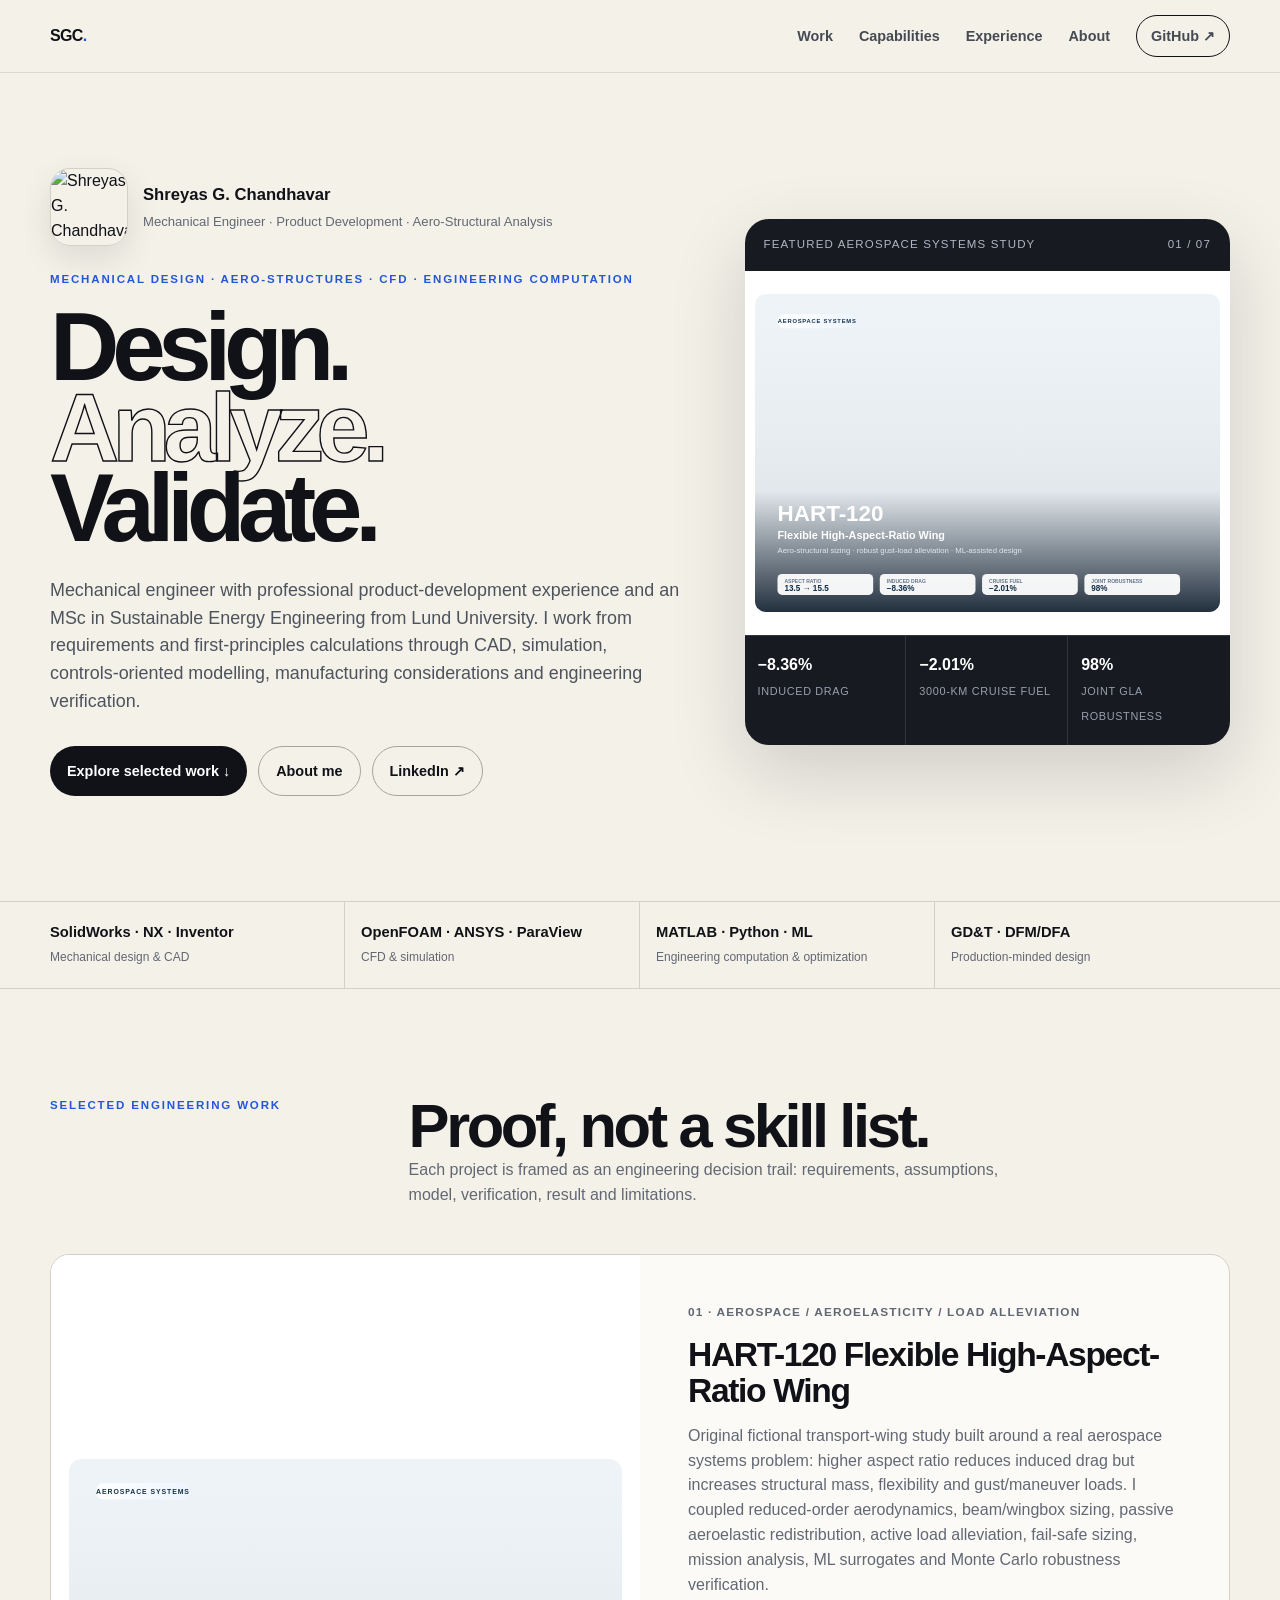
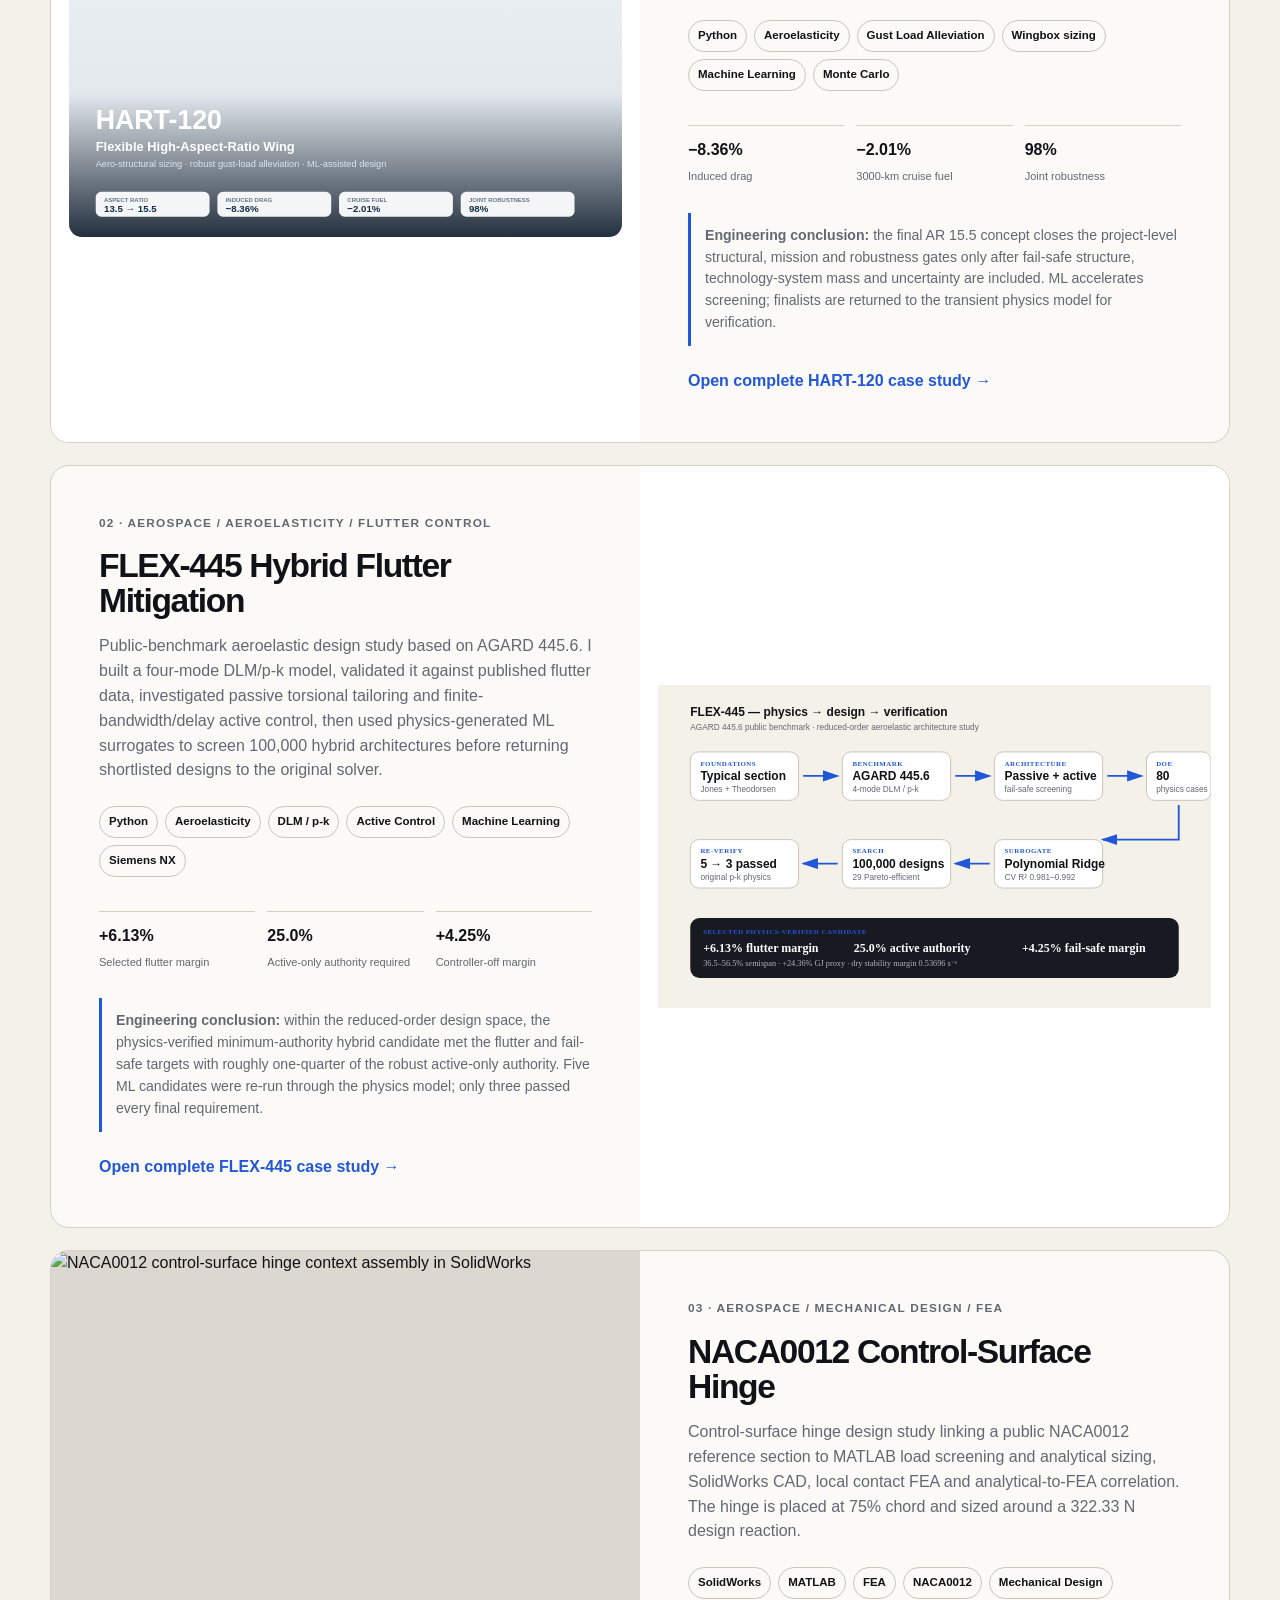
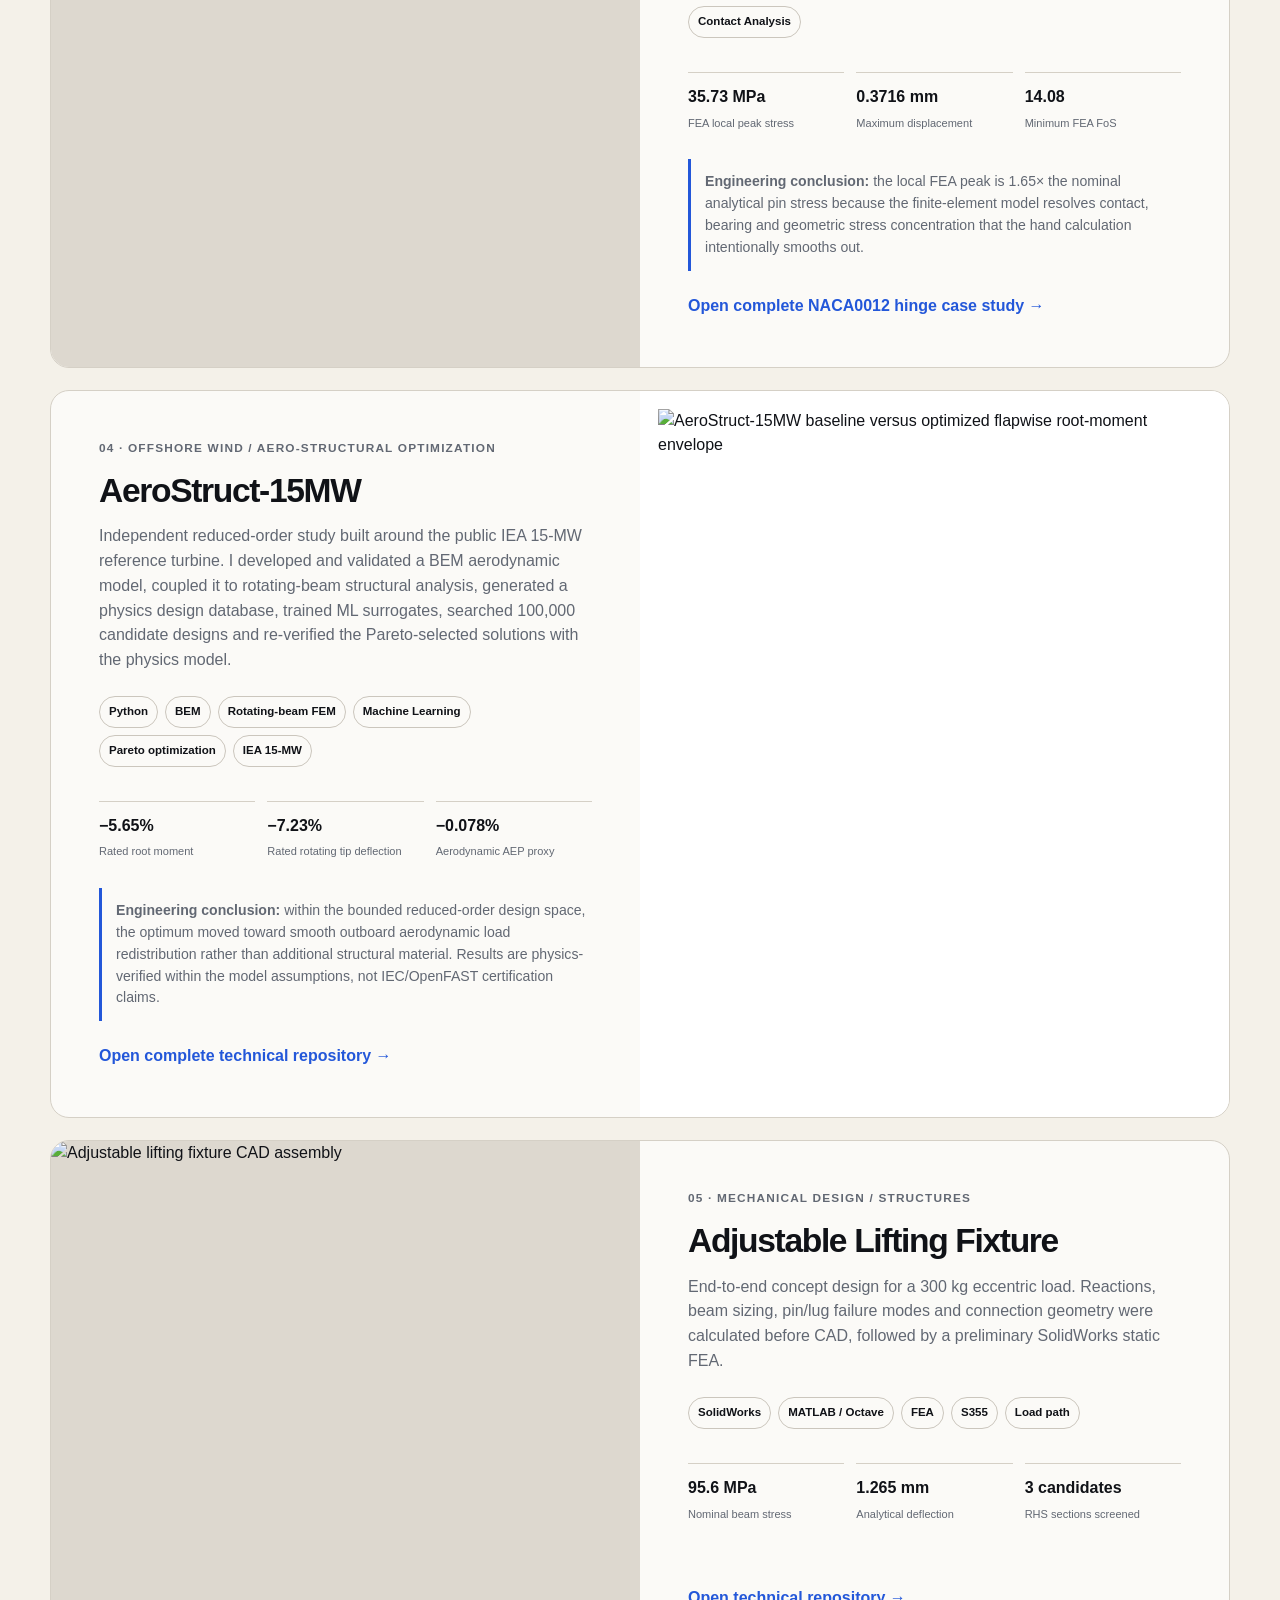
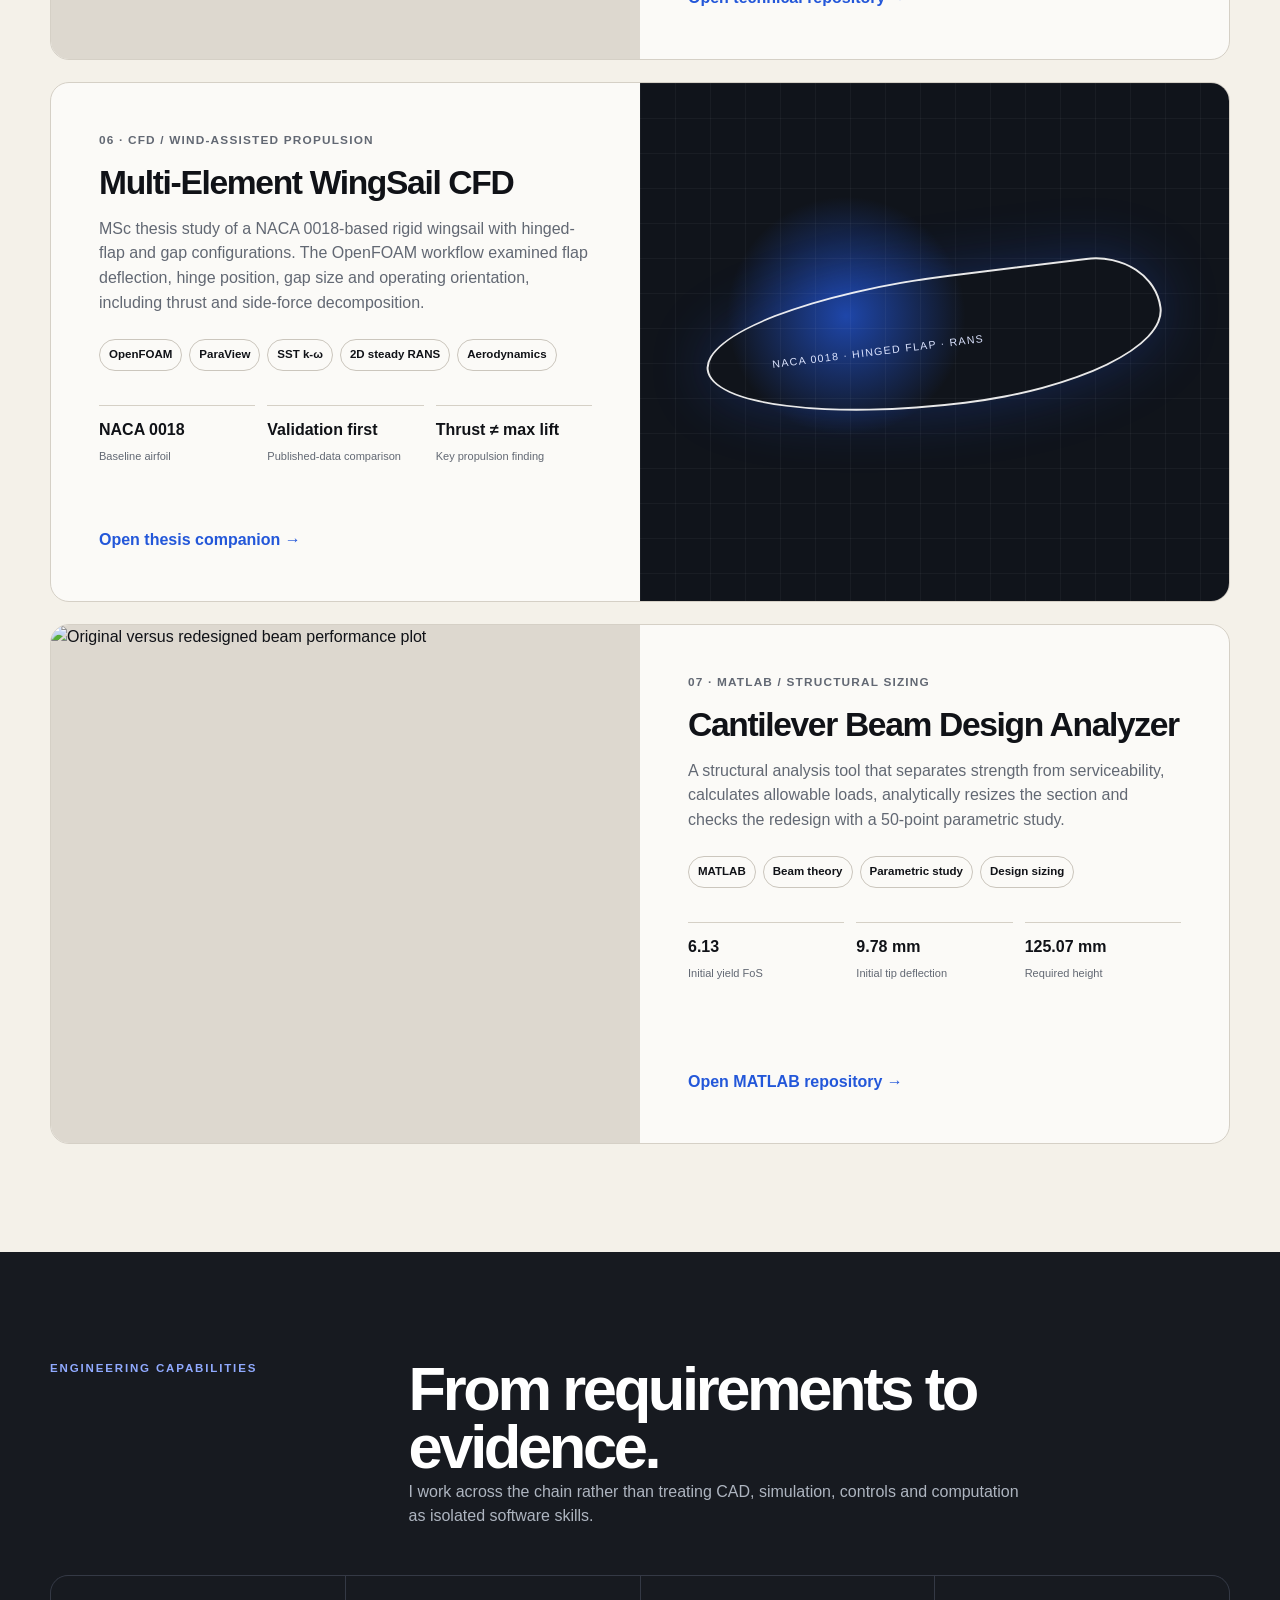
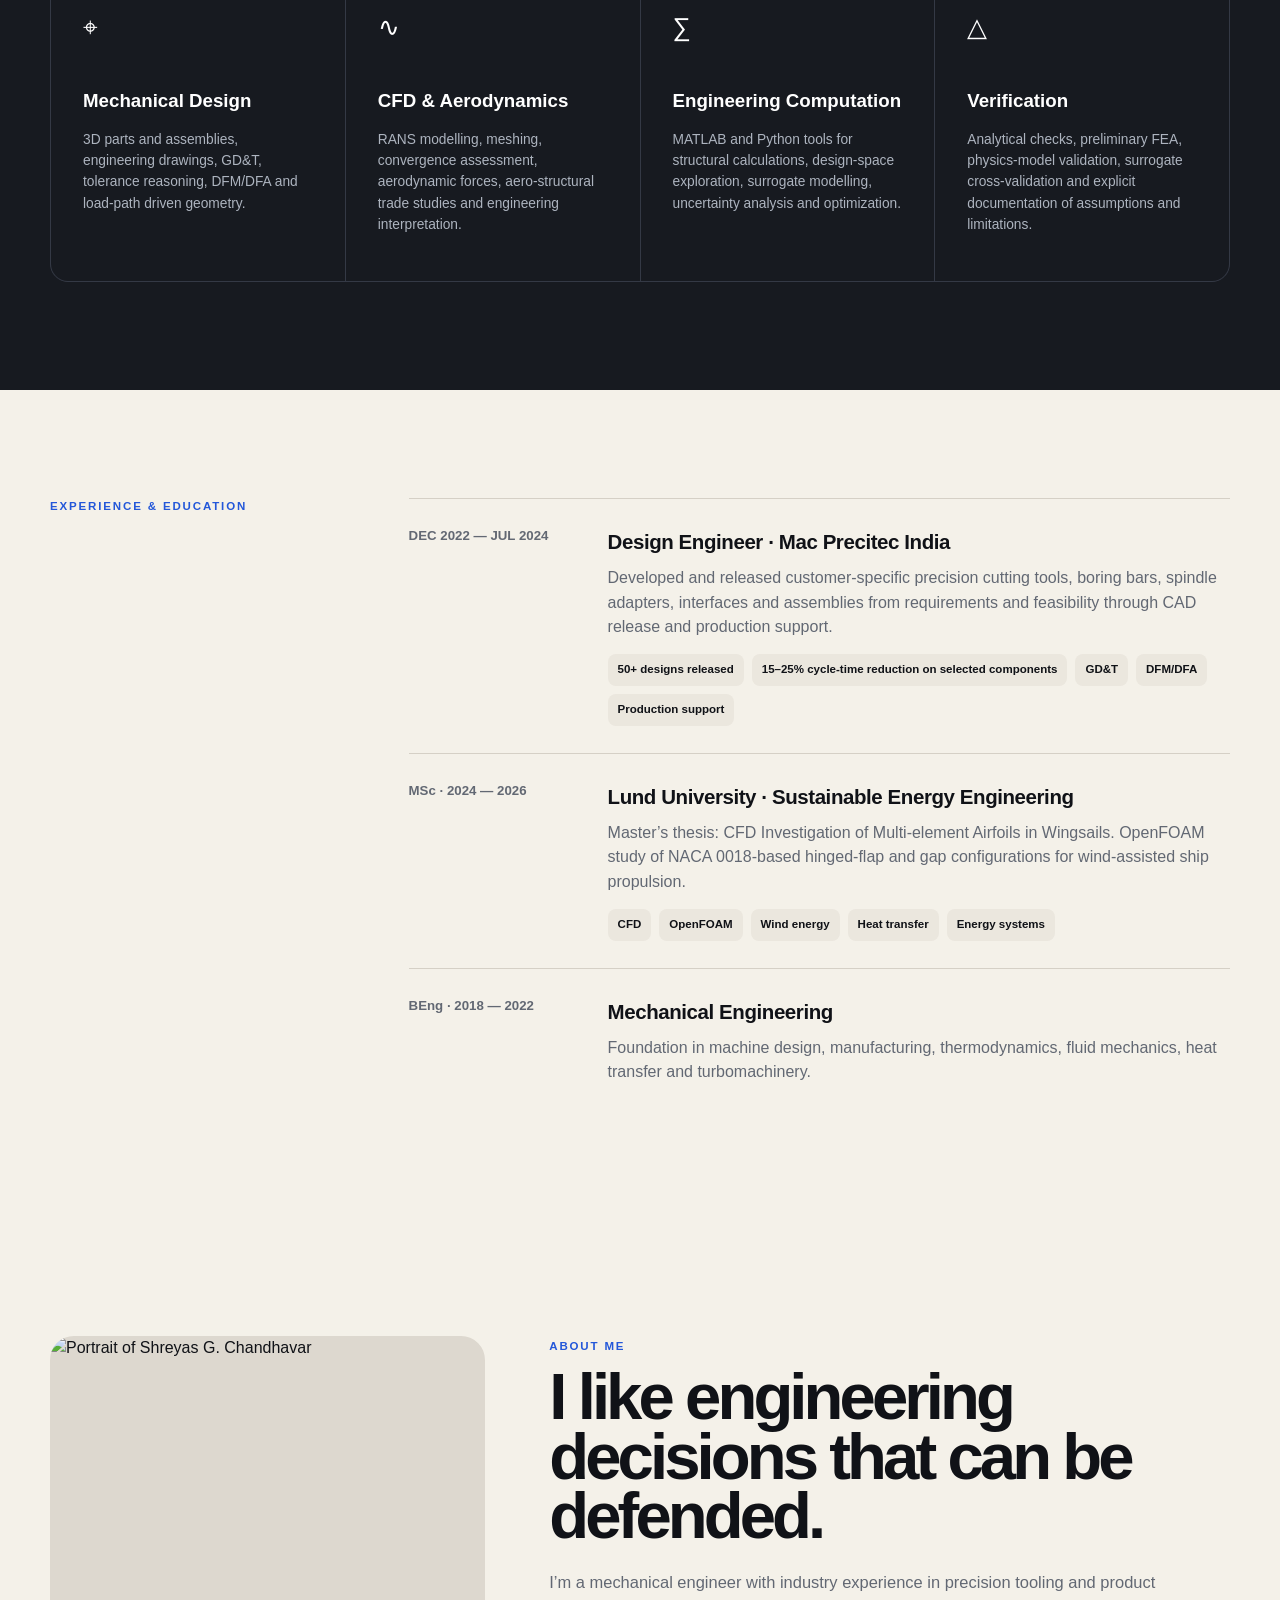
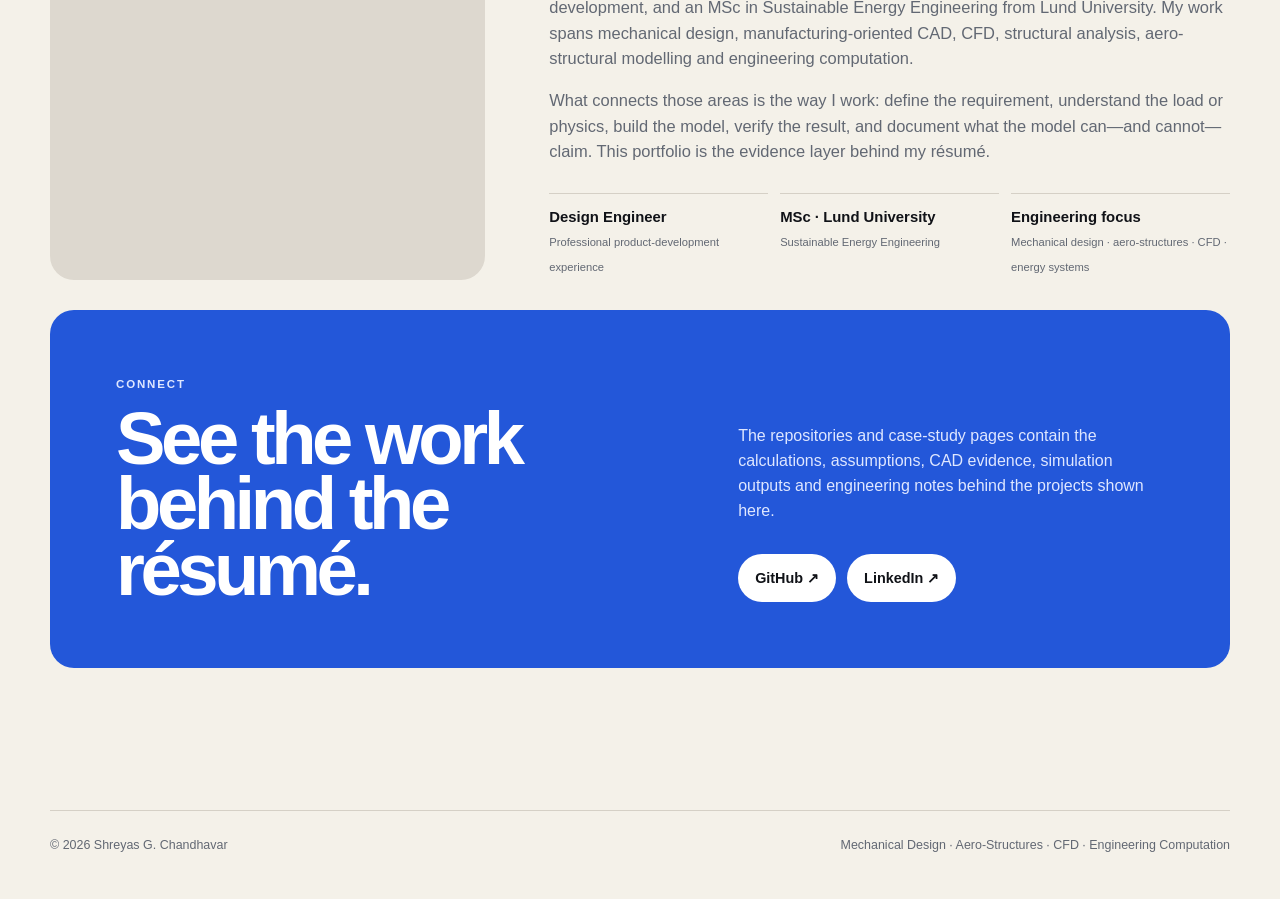
==== commit 73eeeb99: "Promote NACA0012 hinge project and correct portfolio count" ====
--- a/index.html
+++ b/index.html
@@ -12,13 +12,13 @@
 <body>
   <nav class="nav"><div class="wrap navin"><a class="brand" href="#top">SGC<b>.</b></a><div class="links"><a href="#work">Work</a><a href="#capabilities">Capabilities</a><a href="#experience">Experience</a><a href="#about">About</a><a class="pill" href="https://github.com/shreyas-chandhavar" target="_blank" rel="noreferrer">GitHub ↗</a></div></div></nav>
   <main id="top">
-    <div class="wrap hero"><div><div class="identity"><img src="https://avatars.githubusercontent.com/u/235885576?v=4" alt="Shreyas G. Chandhavar" /><div><strong>Shreyas G. Chandhavar</strong><span>Mechanical Engineer · Product Development · Aero-Structural Analysis</span></div></div><div class="eyebrow">Mechanical Design · Aero-Structures · CFD · Engineering Computation</div><h1><span>Design.</span><span class="outline">Analyze.</span><span>Validate.</span></h1><p class="lead">Mechanical engineer with professional product-development experience and an MSc in Sustainable Energy Engineering from Lund University. I work from requirements and first-principles calculations through CAD, simulation, controls-oriented modelling, manufacturing considerations and engineering verification.</p><div class="buttons"><a class="btn dark" href="#work">Explore selected work ↓</a><a class="btn light" href="#about">About me</a><a class="btn light" href="https://www.linkedin.com/in/shreyasgowrishankarchandhavar/" target="_blank" rel="noreferrer">LinkedIn ↗</a></div></div><a class="feature aero" href="hart120.html"><div class="feature-head"><span>Featured aerospace systems study</span><span>01 / 05</span></div><img src="assets/hart120-trade.svg" alt="HART-120 aerodynamic benefit versus structural mass trade" /><div class="feature-metrics"><div><b>−8.36%</b><span>Induced drag</span></div><div><b>−2.01%</b><span>3000-km cruise fuel</span></div><div><b>98%</b><span>Joint GLA robustness</span></div></div></a></div>
+    <div class="wrap hero"><div><div class="identity"><img src="https://avatars.githubusercontent.com/u/235885576?v=4" alt="Shreyas G. Chandhavar" /><div><strong>Shreyas G. Chandhavar</strong><span>Mechanical Engineer · Product Development · Aero-Structural Analysis</span></div></div><div class="eyebrow">Mechanical Design · Aero-Structures · CFD · Engineering Computation</div><h1><span>Design.</span><span class="outline">Analyze.</span><span>Validate.</span></h1><p class="lead">Mechanical engineer with professional product-development experience and an MSc in Sustainable Energy Engineering from Lund University. I work from requirements and first-principles calculations through CAD, simulation, controls-oriented modelling, manufacturing considerations and engineering verification.</p><div class="buttons"><a class="btn dark" href="#work">Explore selected work ↓</a><a class="btn light" href="#about">About me</a><a class="btn light" href="https://www.linkedin.com/in/shreyasgowrishankarchandhavar/" target="_blank" rel="noreferrer">LinkedIn ↗</a></div></div><a class="feature aero" href="hart120.html"><div class="feature-head"><span>Featured aerospace systems study</span><span>01 / 07</span></div><img src="assets/hart120-trade.svg" alt="HART-120 aerodynamic benefit versus structural mass trade" /><div class="feature-metrics"><div><b>−8.36%</b><span>Induced drag</span></div><div><b>−2.01%</b><span>3000-km cruise fuel</span></div><div><b>98%</b><span>Joint GLA robustness</span></div></div></a></div>
     <div class="strip"><div class="wrap stripin"><div><b>SolidWorks · NX · Inventor</b><span>Mechanical design & CAD</span></div><div><b>OpenFOAM · ANSYS · ParaView</b><span>CFD & simulation</span></div><div><b>MATLAB · Python · ML</b><span>Engineering computation & optimization</span></div><div><b>GD&T · DFM/DFA</b><span>Production-minded design</span></div></div></div>
     <section id="work"><div class="wrap"><div class="sectionhead reveal"><div class="eyebrow">Selected engineering work</div><div><h2>Proof, not a skill list.</h2><p>Each project is framed as an engineering decision trail: requirements, assumptions, model, verification, result and limitations.</p></div></div><div class="projects">
       <article class="project reveal"><div class="media contain"><img src="assets/hart120-trade.svg" alt="HART-120 aero-structural design trade" /></div><div class="body"><div class="num">01 · AEROSPACE / AEROELASTICITY / LOAD ALLEVIATION</div><h3>HART-120 Flexible High-Aspect-Ratio Wing</h3><p>Original fictional transport-wing study built around a real aerospace systems problem: higher aspect ratio reduces induced drag but increases structural mass, flexibility and gust/maneuver loads. I coupled reduced-order aerodynamics, beam/wingbox sizing, passive aeroelastic redistribution, active load alleviation, fail-safe sizing, mission analysis, ML surrogates and Monte Carlo robustness verification.</p><div class="tags"><span class="tag">Python</span><span class="tag">Aeroelasticity</span><span class="tag">Gust Load Alleviation</span><span class="tag">Wingbox sizing</span><span class="tag">Machine Learning</span><span class="tag">Monte Carlo</span></div><div class="facts"><div class="fact"><b>−8.36%</b><span>Induced drag</span></div><div class="fact"><b>−2.01%</b><span>3000-km cruise fuel</span></div><div class="fact"><b>98%</b><span>Joint robustness</span></div></div><p class="insight"><strong>Engineering conclusion:</strong> the final AR 15.5 concept closes the project-level structural, mission and robustness gates only after fail-safe structure, technology-system mass and uncertainty are included. ML accelerates screening; finalists are returned to the transient physics model for verification.</p><a class="plink" href="hart120.html">Open complete HART-120 case study →</a></div></article>
       <article class="project reveal"><div class="media contain"><img src="assets/flex445-architecture.svg" alt="FLEX-445 physics-guided hybrid aeroelastic workflow" /></div><div class="body"><div class="num">02 · AEROSPACE / AEROELASTICITY / FLUTTER CONTROL</div><h3>FLEX-445 Hybrid Flutter Mitigation</h3><p>Public-benchmark aeroelastic design study based on AGARD 445.6. I built a four-mode DLM/p-k model, validated it against published flutter data, investigated passive torsional tailoring and finite-bandwidth/delay active control, then used physics-generated ML surrogates to screen 100,000 hybrid architectures before returning shortlisted designs to the original solver.</p><div class="tags"><span class="tag">Python</span><span class="tag">Aeroelasticity</span><span class="tag">DLM / p-k</span><span class="tag">Active Control</span><span class="tag">Machine Learning</span><span class="tag">Siemens NX</span></div><div class="facts"><div class="fact"><b>+6.13%</b><span>Selected flutter margin</span></div><div class="fact"><b>25.0%</b><span>Active-only authority required</span></div><div class="fact"><b>+4.25%</b><span>Controller-off margin</span></div></div><p class="insight"><strong>Engineering conclusion:</strong> within the reduced-order design space, the physics-verified minimum-authority hybrid candidate met the flutter and fail-safe targets with roughly one-quarter of the robust active-only authority. Five ML candidates were re-run through the physics model; only three passed every final requirement.</p><a class="plink" href="flex445.html">Open complete FLEX-445 case study →</a></div></article>
-      <article class="project reveal"><div class="media contain"><img src="https://raw.githubusercontent.com/shreyas-chandhavar/AeroStruct-15MW/main/results/figures/final_root_moment_envelope.svg" alt="AeroStruct-15MW baseline versus optimized flapwise root-moment envelope" /></div><div class="body"><div class="num">03 · OFFSHORE WIND / AERO-STRUCTURAL OPTIMIZATION</div><h3>AeroStruct-15MW</h3><p>Independent reduced-order study built around the public IEA 15-MW reference turbine. I developed and validated a BEM aerodynamic model, coupled it to rotating-beam structural analysis, generated a physics design database, trained ML surrogates, searched 100,000 candidate designs and re-verified the Pareto-selected solutions with the physics model.</p><div class="tags"><span class="tag">Python</span><span class="tag">BEM</span><span class="tag">Rotating-beam FEM</span><span class="tag">Machine Learning</span><span class="tag">Pareto optimization</span><span class="tag">IEA 15-MW</span></div><div class="facts"><div class="fact"><b>−5.65%</b><span>Rated root moment</span></div><div class="fact"><b>−7.23%</b><span>Rated rotating tip deflection</span></div><div class="fact"><b>−0.078%</b><span>Aerodynamic AEP proxy</span></div></div><p class="insight"><strong>Engineering conclusion:</strong> within the bounded reduced-order design space, the optimum moved toward smooth outboard aerodynamic load redistribution rather than additional structural material. Results are physics-verified within the model assumptions, not IEC/OpenFAST certification claims.</p><a class="plink" href="https://github.com/shreyas-chandhavar/AeroStruct-15MW" target="_blank" rel="noreferrer">Open complete technical repository →</a></div></article>
-      <article class="project reveal"><div class="media"><img src="https://raw.githubusercontent.com/shreyas-chandhavar/NACA0012-Control-Surface-Hinge/main/02_context_full_assembly.png" alt="NACA0012 control-surface hinge context assembly in SolidWorks" /></div><div class="body"><div class="num">04 · AEROSPACE / MECHANICAL DESIGN / FEA</div><h3>NACA0012 Control-Surface Hinge</h3><p>Control-surface hinge design study linking a public NACA0012 reference section to MATLAB load screening and analytical sizing, SolidWorks CAD, local contact FEA and analytical-to-FEA correlation. The hinge is placed at 75% chord and sized around a 322.33 N design reaction.</p><div class="tags"><span class="tag">SolidWorks</span><span class="tag">MATLAB</span><span class="tag">FEA</span><span class="tag">NACA0012</span><span class="tag">Mechanical Design</span><span class="tag">Contact Analysis</span></div><div class="facts"><div class="fact"><b>35.73 MPa</b><span>FEA local peak stress</span></div><div class="fact"><b>0.3716 mm</b><span>Maximum displacement</span></div><div class="fact"><b>14.08</b><span>Minimum FEA FoS</span></div></div><p class="insight"><strong>Engineering conclusion:</strong> the local FEA peak is 1.65× the nominal analytical pin stress because the finite-element model resolves contact, bearing and geometric stress concentration that the hand calculation intentionally smooths out.</p><a class="plink" href="naca0012-hinge.html">Open complete NACA0012 hinge case study →</a></div></article>
+      <article class="project reveal"><div class="media"><img src="https://raw.githubusercontent.com/shreyas-chandhavar/NACA0012-Control-Surface-Hinge/main/02_context_full_assembly.png" alt="NACA0012 control-surface hinge context assembly in SolidWorks" /></div><div class="body"><div class="num">03 · AEROSPACE / MECHANICAL DESIGN / FEA</div><h3>NACA0012 Control-Surface Hinge</h3><p>Control-surface hinge design study linking a public NACA0012 reference section to MATLAB load screening and analytical sizing, SolidWorks CAD, local contact FEA and analytical-to-FEA correlation. The hinge is placed at 75% chord and sized around a 322.33 N design reaction.</p><div class="tags"><span class="tag">SolidWorks</span><span class="tag">MATLAB</span><span class="tag">FEA</span><span class="tag">NACA0012</span><span class="tag">Mechanical Design</span><span class="tag">Contact Analysis</span></div><div class="facts"><div class="fact"><b>35.73 MPa</b><span>FEA local peak stress</span></div><div class="fact"><b>0.3716 mm</b><span>Maximum displacement</span></div><div class="fact"><b>14.08</b><span>Minimum FEA FoS</span></div></div><p class="insight"><strong>Engineering conclusion:</strong> the local FEA peak is 1.65× the nominal analytical pin stress because the finite-element model resolves contact, bearing and geometric stress concentration that the hand calculation intentionally smooths out.</p><a class="plink" href="naca0012-hinge.html">Open complete NACA0012 hinge case study →</a></div></article>
+      <article class="project reveal"><div class="media contain"><img src="https://raw.githubusercontent.com/shreyas-chandhavar/AeroStruct-15MW/main/results/figures/final_root_moment_envelope.svg" alt="AeroStruct-15MW baseline versus optimized flapwise root-moment envelope" /></div><div class="body"><div class="num">04 · OFFSHORE WIND / AERO-STRUCTURAL OPTIMIZATION</div><h3>AeroStruct-15MW</h3><p>Independent reduced-order study built around the public IEA 15-MW reference turbine. I developed and validated a BEM aerodynamic model, coupled it to rotating-beam structural analysis, generated a physics design database, trained ML surrogates, searched 100,000 candidate designs and re-verified the Pareto-selected solutions with the physics model.</p><div class="tags"><span class="tag">Python</span><span class="tag">BEM</span><span class="tag">Rotating-beam FEM</span><span class="tag">Machine Learning</span><span class="tag">Pareto optimization</span><span class="tag">IEA 15-MW</span></div><div class="facts"><div class="fact"><b>−5.65%</b><span>Rated root moment</span></div><div class="fact"><b>−7.23%</b><span>Rated rotating tip deflection</span></div><div class="fact"><b>−0.078%</b><span>Aerodynamic AEP proxy</span></div></div><p class="insight"><strong>Engineering conclusion:</strong> within the bounded reduced-order design space, the optimum moved toward smooth outboard aerodynamic load redistribution rather than additional structural material. Results are physics-verified within the model assumptions, not IEC/OpenFAST certification claims.</p><a class="plink" href="https://github.com/shreyas-chandhavar/AeroStruct-15MW" target="_blank" rel="noreferrer">Open complete technical repository →</a></div></article>
       <article class="project reveal"><div class="media"><img src="https://raw.githubusercontent.com/shreyas-chandhavar/lifting-fixture-design-analysis/main/cad_assembly_isometric.png" alt="Adjustable lifting fixture CAD assembly" /></div><div class="body"><div class="num">05 · MECHANICAL DESIGN / STRUCTURES</div><h3>Adjustable Lifting Fixture</h3><p>End-to-end concept design for a 300 kg eccentric load. Reactions, beam sizing, pin/lug failure modes and connection geometry were calculated before CAD, followed by a preliminary SolidWorks static FEA.</p><div class="tags"><span class="tag">SolidWorks</span><span class="tag">MATLAB / Octave</span><span class="tag">FEA</span><span class="tag">S355</span><span class="tag">Load path</span></div><div class="facts"><div class="fact"><b>95.6 MPa</b><span>Nominal beam stress</span></div><div class="fact"><b>1.265 mm</b><span>Analytical deflection</span></div><div class="fact"><b>3 candidates</b><span>RHS sections screened</span></div></div><a class="plink" href="https://github.com/shreyas-chandhavar/lifting-fixture-design-analysis" target="_blank" rel="noreferrer">Open technical repository →</a></div></article>
       <article class="project reveal"><div class="media"><div class="cfd"><div class="foil"></div></div></div><div class="body"><div class="num">06 · CFD / WIND-ASSISTED PROPULSION</div><h3>Multi-Element WingSail CFD</h3><p>MSc thesis study of a NACA 0018-based rigid wingsail with hinged-flap and gap configurations. The OpenFOAM workflow examined flap deflection, hinge position, gap size and operating orientation, including thrust and side-force decomposition.</p><div class="tags"><span class="tag">OpenFOAM</span><span class="tag">ParaView</span><span class="tag">SST k-ω</span><span class="tag">2D steady RANS</span><span class="tag">Aerodynamics</span></div><div class="facts"><div class="fact"><b>NACA 0018</b><span>Baseline airfoil</span></div><div class="fact"><b>Validation first</b><span>Published-data comparison</span></div><div class="fact"><b>Thrust ≠ max lift</b><span>Key propulsion finding</span></div></div><a class="plink" href="https://github.com/shreyas-chandhavar/multi-element-wingsail-cfd" target="_blank" rel="noreferrer">Open thesis companion →</a></div></article>
       <article class="project reveal"><div class="media"><img src="https://raw.githubusercontent.com/shreyas-chandhavar/cantilever-beam-structural-analyzer/main/figure5_original_vs_redesigned.png" alt="Original versus redesigned beam performance plot" /></div><div class="body"><div class="num">07 · MATLAB / STRUCTURAL SIZING</div><h3>Cantilever Beam Design Analyzer</h3><p>A structural analysis tool that separates strength from serviceability, calculates allowable loads, analytically resizes the section and checks the redesign with a 50-point parametric study.</p><div class="tags"><span class="tag">MATLAB</span><span class="tag">Beam theory</span><span class="tag">Parametric study</span><span class="tag">Design sizing</span></div><div class="facts"><div class="fact"><b>6.13</b><span>Initial yield FoS</span></div><div class="fact"><b>9.78 mm</b><span>Initial tip deflection</span></div><div class="fact"><b>125.07 mm</b><span>Required height</span></div></div><a class="plink" href="https://github.com/shreyas-chandhavar/cantilever-beam-structural-analyzer" target="_blank" rel="noreferrer">Open MATLAB repository →</a></div></article>
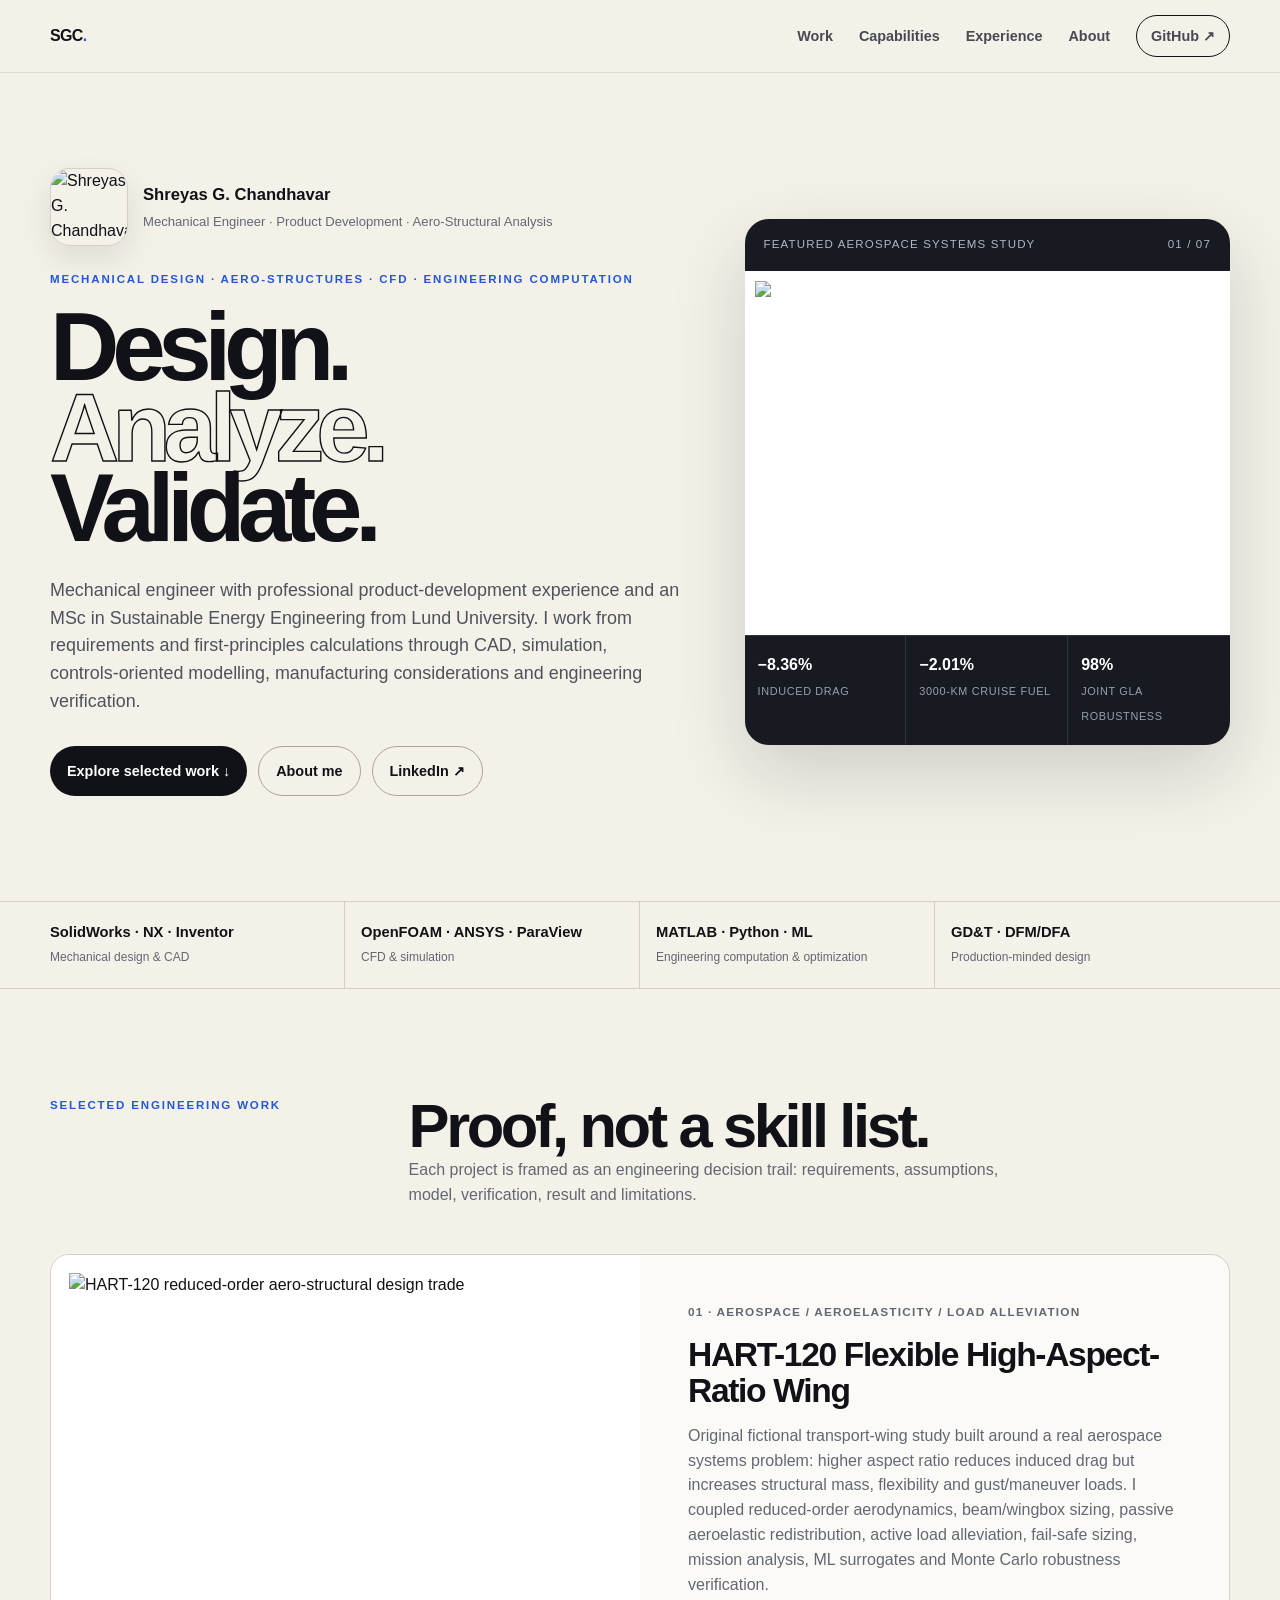
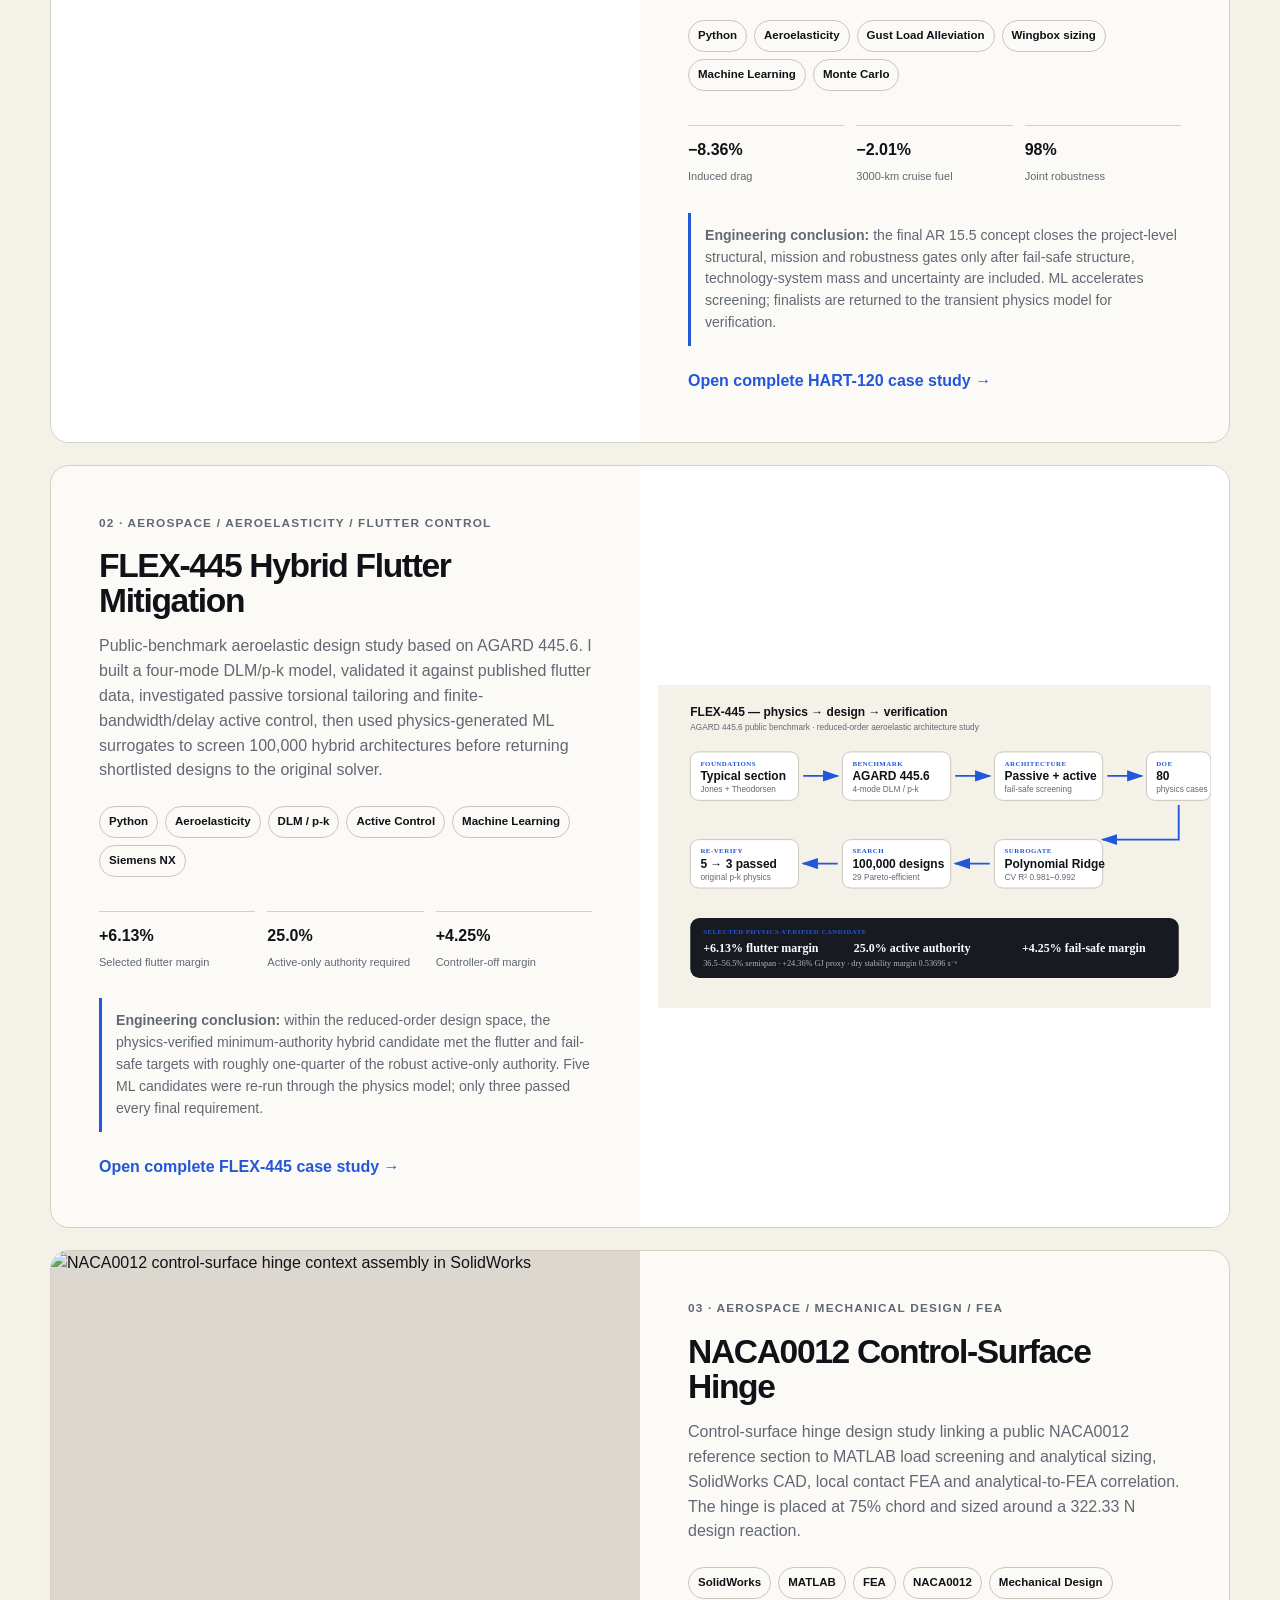
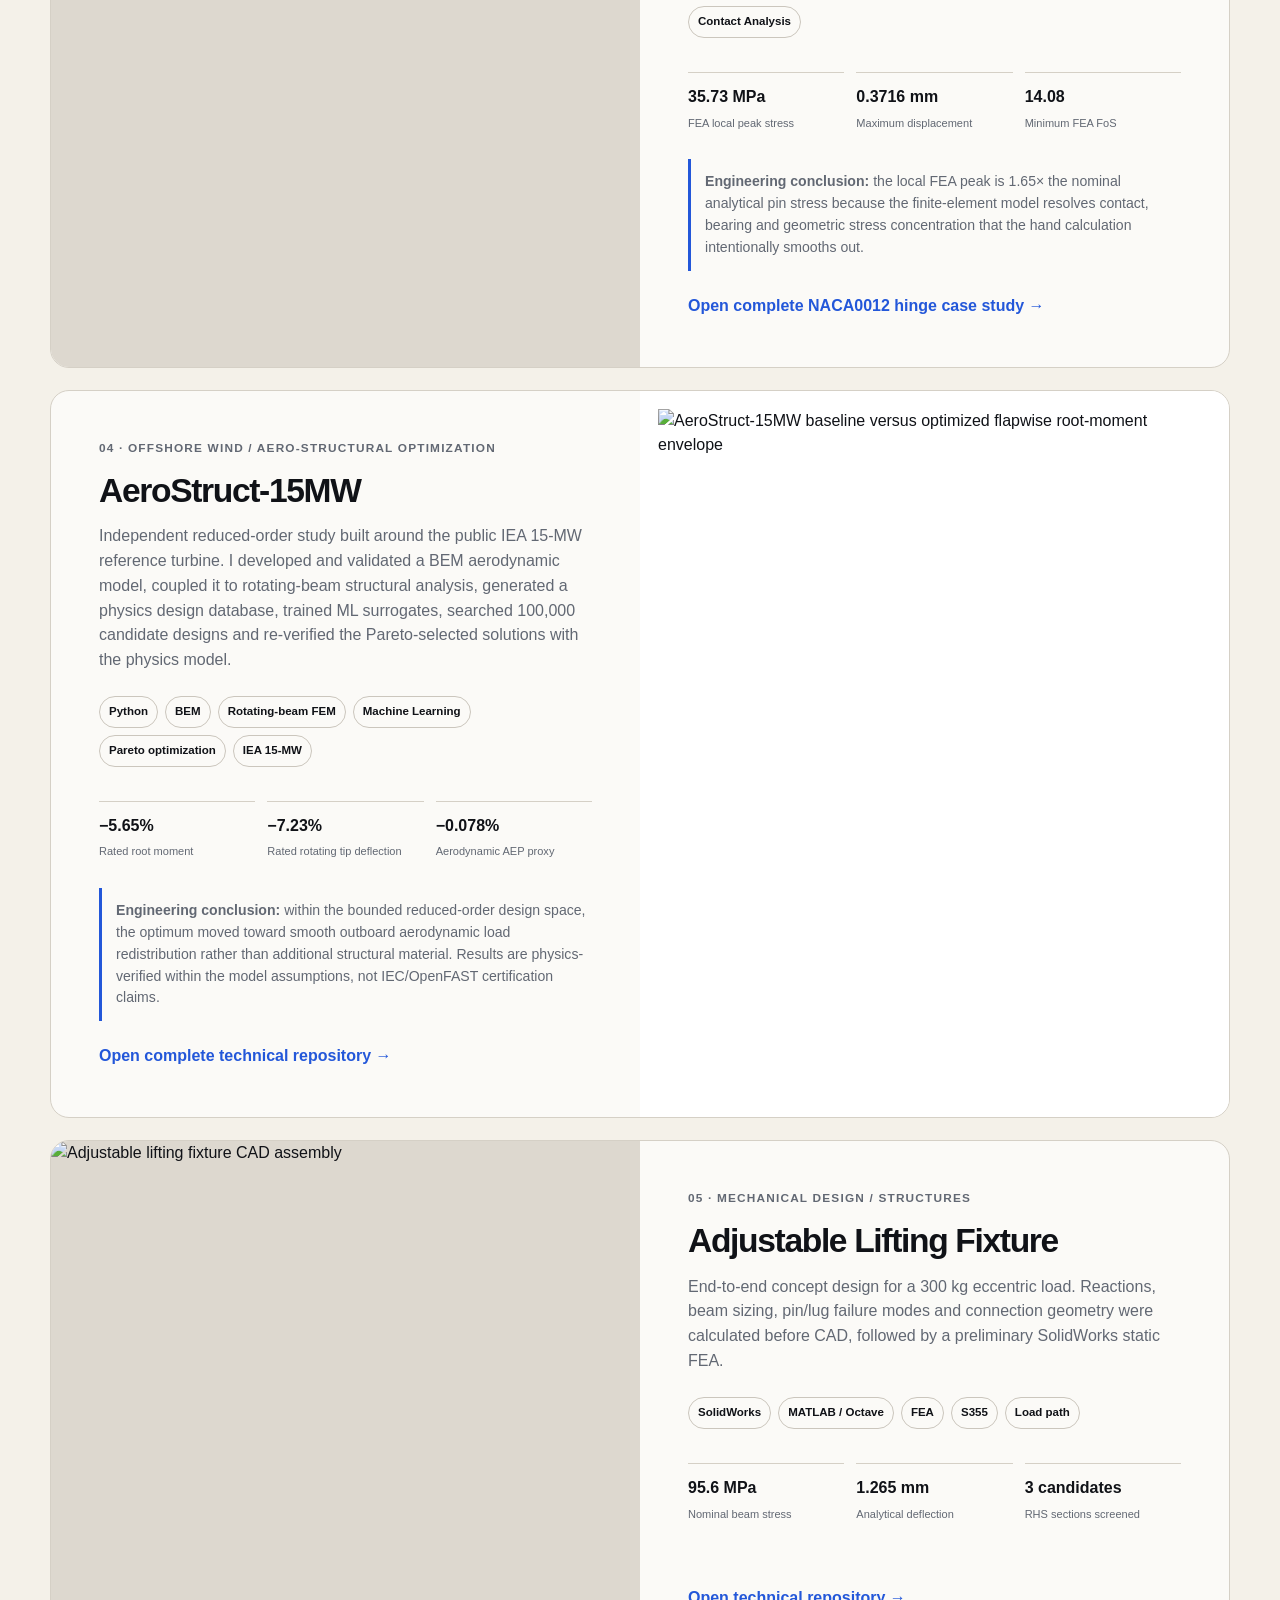
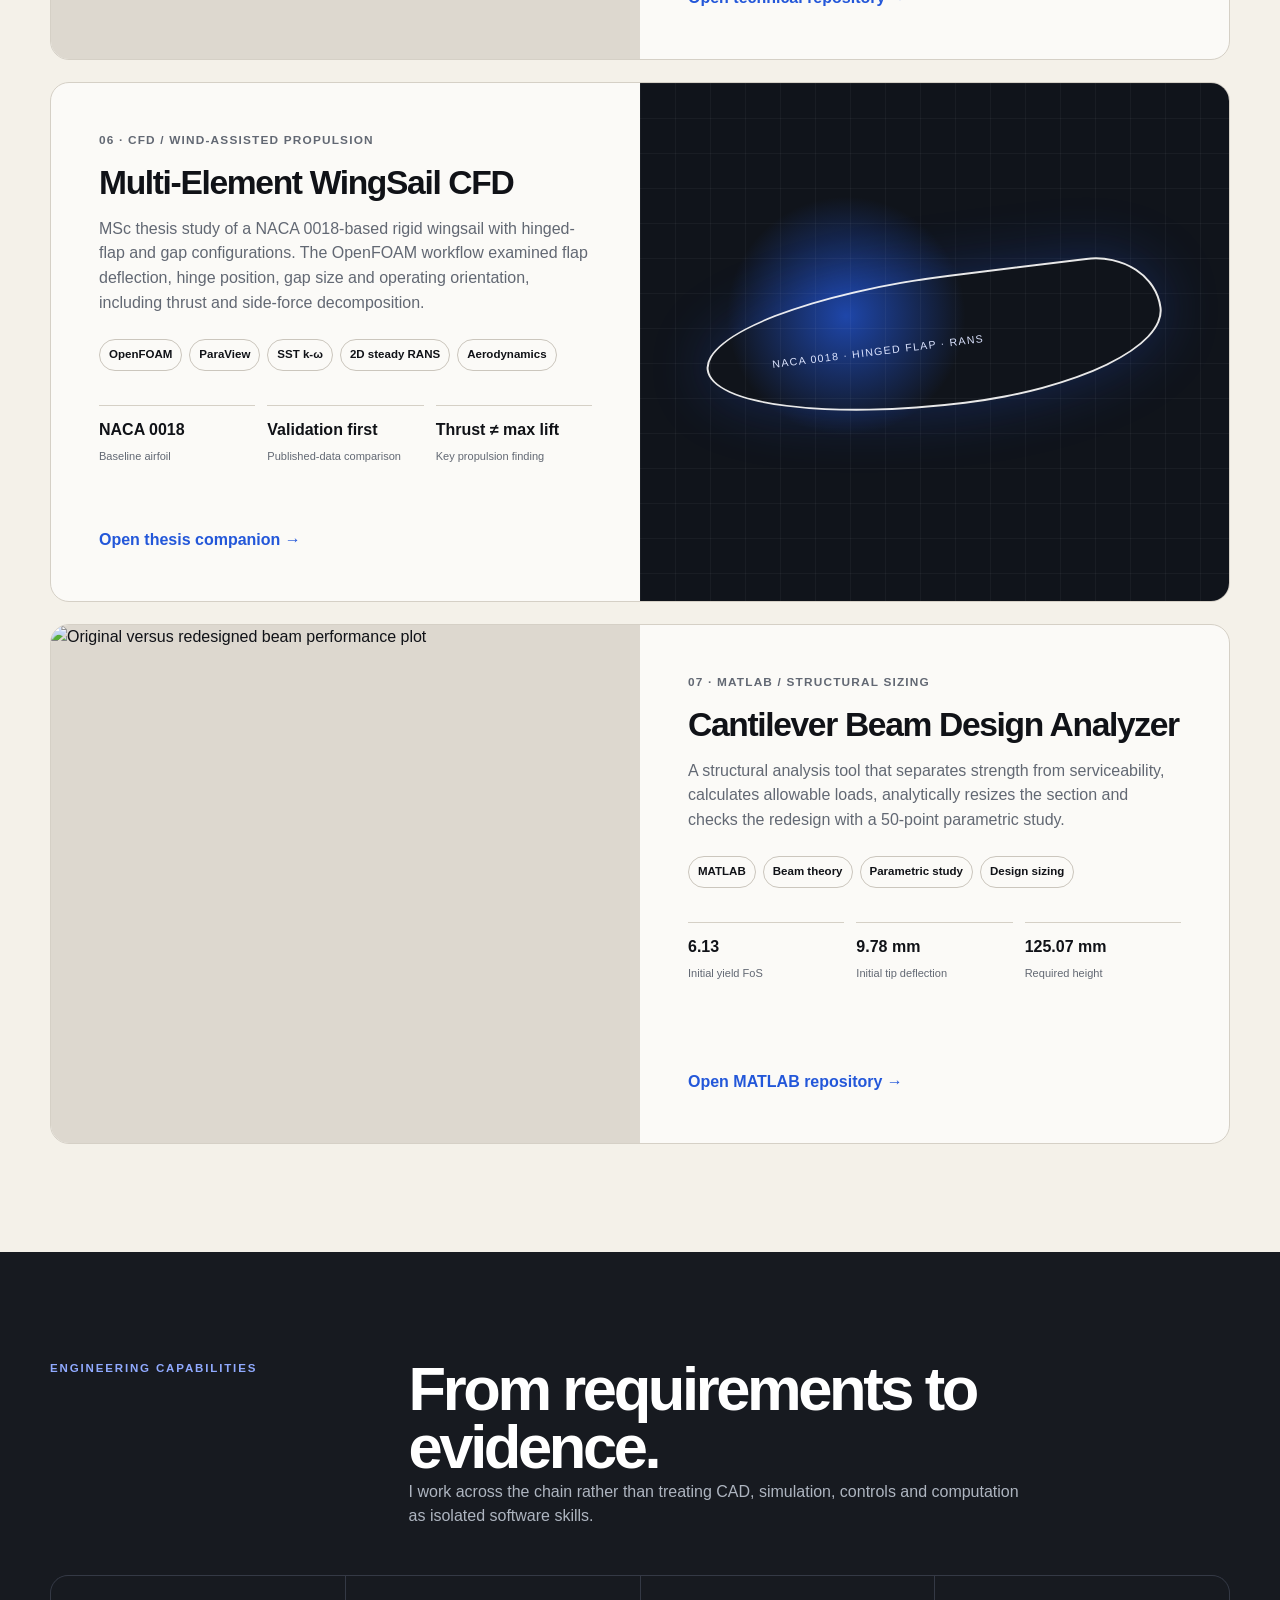
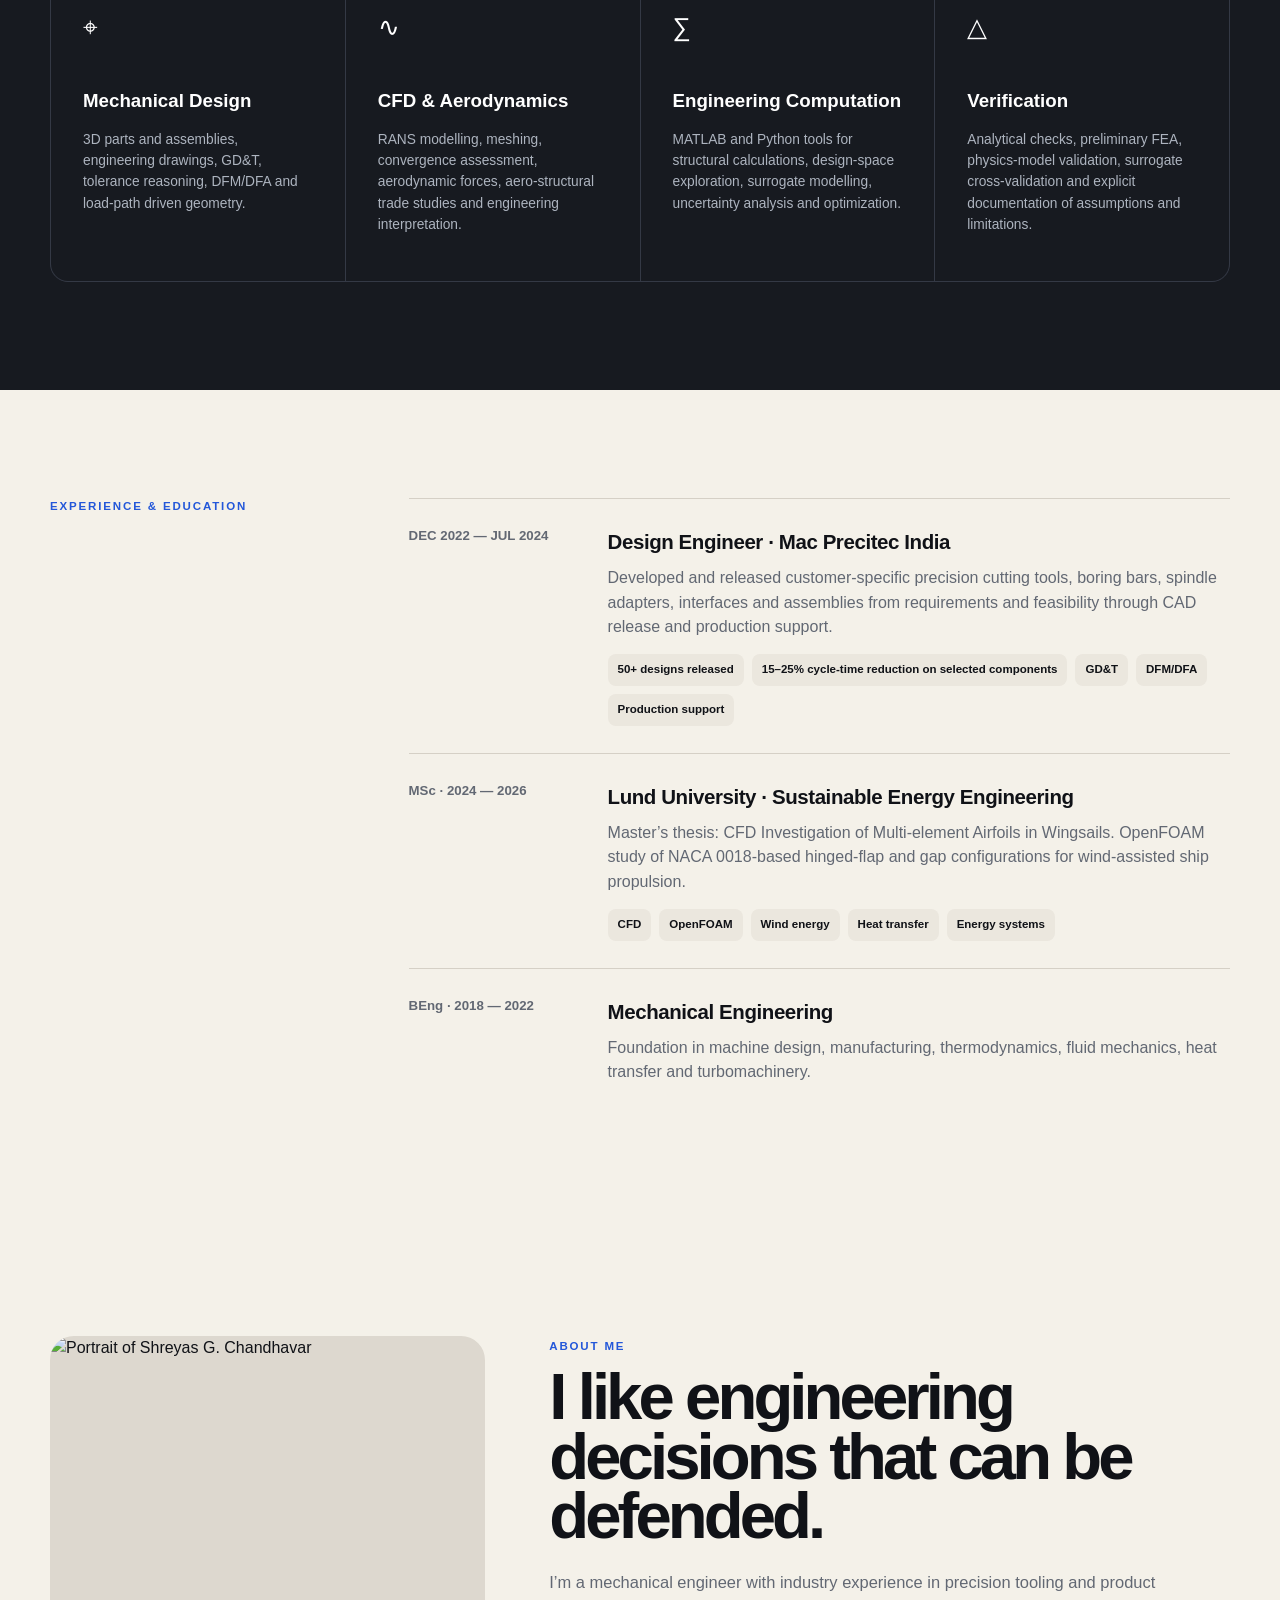
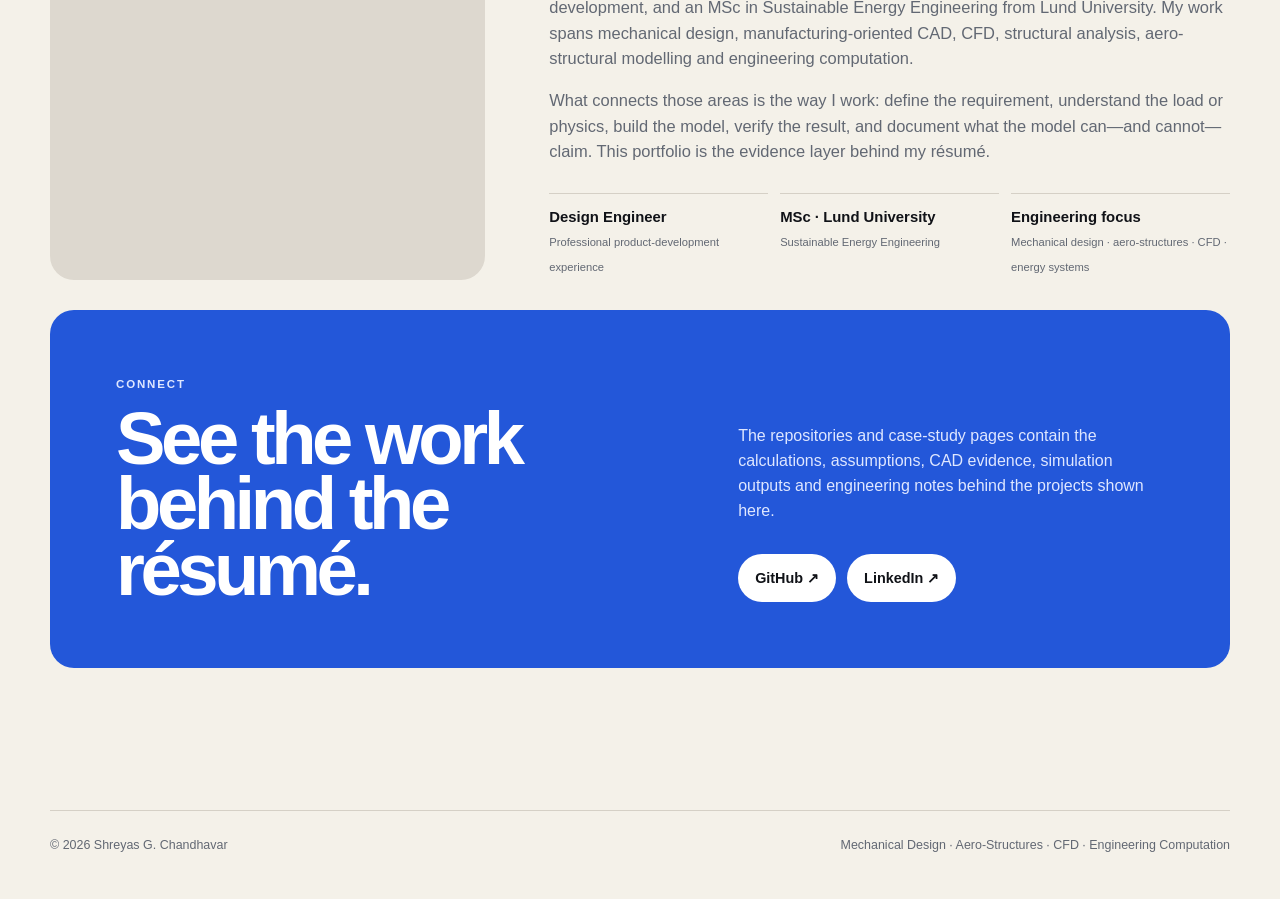
==== commit 7ef24413: "Use original HART-120 project figure on portfolio homepage" ====
--- a/index.html
+++ b/index.html
@@ -12,10 +12,10 @@
 <body>
   <nav class="nav"><div class="wrap navin"><a class="brand" href="#top">SGC<b>.</b></a><div class="links"><a href="#work">Work</a><a href="#capabilities">Capabilities</a><a href="#experience">Experience</a><a href="#about">About</a><a class="pill" href="https://github.com/shreyas-chandhavar" target="_blank" rel="noreferrer">GitHub ↗</a></div></div></nav>
   <main id="top">
-    <div class="wrap hero"><div><div class="identity"><img src="https://avatars.githubusercontent.com/u/235885576?v=4" alt="Shreyas G. Chandhavar" /><div><strong>Shreyas G. Chandhavar</strong><span>Mechanical Engineer · Product Development · Aero-Structural Analysis</span></div></div><div class="eyebrow">Mechanical Design · Aero-Structures · CFD · Engineering Computation</div><h1><span>Design.</span><span class="outline">Analyze.</span><span>Validate.</span></h1><p class="lead">Mechanical engineer with professional product-development experience and an MSc in Sustainable Energy Engineering from Lund University. I work from requirements and first-principles calculations through CAD, simulation, controls-oriented modelling, manufacturing considerations and engineering verification.</p><div class="buttons"><a class="btn dark" href="#work">Explore selected work ↓</a><a class="btn light" href="#about">About me</a><a class="btn light" href="https://www.linkedin.com/in/shreyasgowrishankarchandhavar/" target="_blank" rel="noreferrer">LinkedIn ↗</a></div></div><a class="feature aero" href="hart120.html"><div class="feature-head"><span>Featured aerospace systems study</span><span>01 / 07</span></div><img src="assets/hart120-trade.svg" alt="HART-120 aerodynamic benefit versus structural mass trade" /><div class="feature-metrics"><div><b>−8.36%</b><span>Induced drag</span></div><div><b>−2.01%</b><span>3000-km cruise fuel</span></div><div><b>98%</b><span>Joint GLA robustness</span></div></div></a></div>
+    <div class="wrap hero"><div><div class="identity"><img src="https://avatars.githubusercontent.com/u/235885576?v=4" alt="Shreyas G. Chandhavar" /><div><strong>Shreyas G. Chandhavar</strong><span>Mechanical Engineer · Product Development · Aero-Structural Analysis</span></div></div><div class="eyebrow">Mechanical Design · Aero-Structures · CFD · Engineering Computation</div><h1><span>Design.</span><span class="outline">Analyze.</span><span>Validate.</span></h1><p class="lead">Mechanical engineer with professional product-development experience and an MSc in Sustainable Energy Engineering from Lund University. I work from requirements and first-principles calculations through CAD, simulation, controls-oriented modelling, manufacturing considerations and engineering verification.</p><div class="buttons"><a class="btn dark" href="#work">Explore selected work ↓</a><a class="btn light" href="#about">About me</a><a class="btn light" href="https://www.linkedin.com/in/shreyasgowrishankarchandhavar/" target="_blank" rel="noreferrer">LinkedIn ↗</a></div></div><a class="feature aero" href="hart120.html"><div class="feature-head"><span>Featured aerospace systems study</span><span>01 / 07</span></div><img src="https://raw.githubusercontent.com/shreyas-chandhavar/HART120-AeroStructural-GLA/main/results/figures/093_1_aero_structural_design_trade.png" alt="HART-120 reduced-order aero-structural design trade" /><div class="feature-metrics"><div><b>−8.36%</b><span>Induced drag</span></div><div><b>−2.01%</b><span>3000-km cruise fuel</span></div><div><b>98%</b><span>Joint GLA robustness</span></div></div></a></div>
     <div class="strip"><div class="wrap stripin"><div><b>SolidWorks · NX · Inventor</b><span>Mechanical design & CAD</span></div><div><b>OpenFOAM · ANSYS · ParaView</b><span>CFD & simulation</span></div><div><b>MATLAB · Python · ML</b><span>Engineering computation & optimization</span></div><div><b>GD&T · DFM/DFA</b><span>Production-minded design</span></div></div></div>
     <section id="work"><div class="wrap"><div class="sectionhead reveal"><div class="eyebrow">Selected engineering work</div><div><h2>Proof, not a skill list.</h2><p>Each project is framed as an engineering decision trail: requirements, assumptions, model, verification, result and limitations.</p></div></div><div class="projects">
-      <article class="project reveal"><div class="media contain"><img src="assets/hart120-trade.svg" alt="HART-120 aero-structural design trade" /></div><div class="body"><div class="num">01 · AEROSPACE / AEROELASTICITY / LOAD ALLEVIATION</div><h3>HART-120 Flexible High-Aspect-Ratio Wing</h3><p>Original fictional transport-wing study built around a real aerospace systems problem: higher aspect ratio reduces induced drag but increases structural mass, flexibility and gust/maneuver loads. I coupled reduced-order aerodynamics, beam/wingbox sizing, passive aeroelastic redistribution, active load alleviation, fail-safe sizing, mission analysis, ML surrogates and Monte Carlo robustness verification.</p><div class="tags"><span class="tag">Python</span><span class="tag">Aeroelasticity</span><span class="tag">Gust Load Alleviation</span><span class="tag">Wingbox sizing</span><span class="tag">Machine Learning</span><span class="tag">Monte Carlo</span></div><div class="facts"><div class="fact"><b>−8.36%</b><span>Induced drag</span></div><div class="fact"><b>−2.01%</b><span>3000-km cruise fuel</span></div><div class="fact"><b>98%</b><span>Joint robustness</span></div></div><p class="insight"><strong>Engineering conclusion:</strong> the final AR 15.5 concept closes the project-level structural, mission and robustness gates only after fail-safe structure, technology-system mass and uncertainty are included. ML accelerates screening; finalists are returned to the transient physics model for verification.</p><a class="plink" href="hart120.html">Open complete HART-120 case study →</a></div></article>
+      <article class="project reveal"><div class="media contain"><img src="https://raw.githubusercontent.com/shreyas-chandhavar/HART120-AeroStructural-GLA/main/results/figures/093_1_aero_structural_design_trade.png" alt="HART-120 reduced-order aero-structural design trade" /></div><div class="body"><div class="num">01 · AEROSPACE / AEROELASTICITY / LOAD ALLEVIATION</div><h3>HART-120 Flexible High-Aspect-Ratio Wing</h3><p>Original fictional transport-wing study built around a real aerospace systems problem: higher aspect ratio reduces induced drag but increases structural mass, flexibility and gust/maneuver loads. I coupled reduced-order aerodynamics, beam/wingbox sizing, passive aeroelastic redistribution, active load alleviation, fail-safe sizing, mission analysis, ML surrogates and Monte Carlo robustness verification.</p><div class="tags"><span class="tag">Python</span><span class="tag">Aeroelasticity</span><span class="tag">Gust Load Alleviation</span><span class="tag">Wingbox sizing</span><span class="tag">Machine Learning</span><span class="tag">Monte Carlo</span></div><div class="facts"><div class="fact"><b>−8.36%</b><span>Induced drag</span></div><div class="fact"><b>−2.01%</b><span>3000-km cruise fuel</span></div><div class="fact"><b>98%</b><span>Joint robustness</span></div></div><p class="insight"><strong>Engineering conclusion:</strong> the final AR 15.5 concept closes the project-level structural, mission and robustness gates only after fail-safe structure, technology-system mass and uncertainty are included. ML accelerates screening; finalists are returned to the transient physics model for verification.</p><a class="plink" href="hart120.html">Open complete HART-120 case study →</a></div></article>
       <article class="project reveal"><div class="media contain"><img src="assets/flex445-architecture.svg" alt="FLEX-445 physics-guided hybrid aeroelastic workflow" /></div><div class="body"><div class="num">02 · AEROSPACE / AEROELASTICITY / FLUTTER CONTROL</div><h3>FLEX-445 Hybrid Flutter Mitigation</h3><p>Public-benchmark aeroelastic design study based on AGARD 445.6. I built a four-mode DLM/p-k model, validated it against published flutter data, investigated passive torsional tailoring and finite-bandwidth/delay active control, then used physics-generated ML surrogates to screen 100,000 hybrid architectures before returning shortlisted designs to the original solver.</p><div class="tags"><span class="tag">Python</span><span class="tag">Aeroelasticity</span><span class="tag">DLM / p-k</span><span class="tag">Active Control</span><span class="tag">Machine Learning</span><span class="tag">Siemens NX</span></div><div class="facts"><div class="fact"><b>+6.13%</b><span>Selected flutter margin</span></div><div class="fact"><b>25.0%</b><span>Active-only authority required</span></div><div class="fact"><b>+4.25%</b><span>Controller-off margin</span></div></div><p class="insight"><strong>Engineering conclusion:</strong> within the reduced-order design space, the physics-verified minimum-authority hybrid candidate met the flutter and fail-safe targets with roughly one-quarter of the robust active-only authority. Five ML candidates were re-run through the physics model; only three passed every final requirement.</p><a class="plink" href="flex445.html">Open complete FLEX-445 case study →</a></div></article>
       <article class="project reveal"><div class="media"><img src="https://raw.githubusercontent.com/shreyas-chandhavar/NACA0012-Control-Surface-Hinge/main/02_context_full_assembly.png" alt="NACA0012 control-surface hinge context assembly in SolidWorks" /></div><div class="body"><div class="num">03 · AEROSPACE / MECHANICAL DESIGN / FEA</div><h3>NACA0012 Control-Surface Hinge</h3><p>Control-surface hinge design study linking a public NACA0012 reference section to MATLAB load screening and analytical sizing, SolidWorks CAD, local contact FEA and analytical-to-FEA correlation. The hinge is placed at 75% chord and sized around a 322.33 N design reaction.</p><div class="tags"><span class="tag">SolidWorks</span><span class="tag">MATLAB</span><span class="tag">FEA</span><span class="tag">NACA0012</span><span class="tag">Mechanical Design</span><span class="tag">Contact Analysis</span></div><div class="facts"><div class="fact"><b>35.73 MPa</b><span>FEA local peak stress</span></div><div class="fact"><b>0.3716 mm</b><span>Maximum displacement</span></div><div class="fact"><b>14.08</b><span>Minimum FEA FoS</span></div></div><p class="insight"><strong>Engineering conclusion:</strong> the local FEA peak is 1.65× the nominal analytical pin stress because the finite-element model resolves contact, bearing and geometric stress concentration that the hand calculation intentionally smooths out.</p><a class="plink" href="naca0012-hinge.html">Open complete NACA0012 hinge case study →</a></div></article>
       <article class="project reveal"><div class="media contain"><img src="https://raw.githubusercontent.com/shreyas-chandhavar/AeroStruct-15MW/main/results/figures/final_root_moment_envelope.svg" alt="AeroStruct-15MW baseline versus optimized flapwise root-moment envelope" /></div><div class="body"><div class="num">04 · OFFSHORE WIND / AERO-STRUCTURAL OPTIMIZATION</div><h3>AeroStruct-15MW</h3><p>Independent reduced-order study built around the public IEA 15-MW reference turbine. I developed and validated a BEM aerodynamic model, coupled it to rotating-beam structural analysis, generated a physics design database, trained ML surrogates, searched 100,000 candidate designs and re-verified the Pareto-selected solutions with the physics model.</p><div class="tags"><span class="tag">Python</span><span class="tag">BEM</span><span class="tag">Rotating-beam FEM</span><span class="tag">Machine Learning</span><span class="tag">Pareto optimization</span><span class="tag">IEA 15-MW</span></div><div class="facts"><div class="fact"><b>−5.65%</b><span>Rated root moment</span></div><div class="fact"><b>−7.23%</b><span>Rated rotating tip deflection</span></div><div class="fact"><b>−0.078%</b><span>Aerodynamic AEP proxy</span></div></div><p class="insight"><strong>Engineering conclusion:</strong> within the bounded reduced-order design space, the optimum moved toward smooth outboard aerodynamic load redistribution rather than additional structural material. Results are physics-verified within the model assumptions, not IEC/OpenFAST certification claims.</p><a class="plink" href="https://github.com/shreyas-chandhavar/AeroStruct-15MW" target="_blank" rel="noreferrer">Open complete technical repository →</a></div></article>
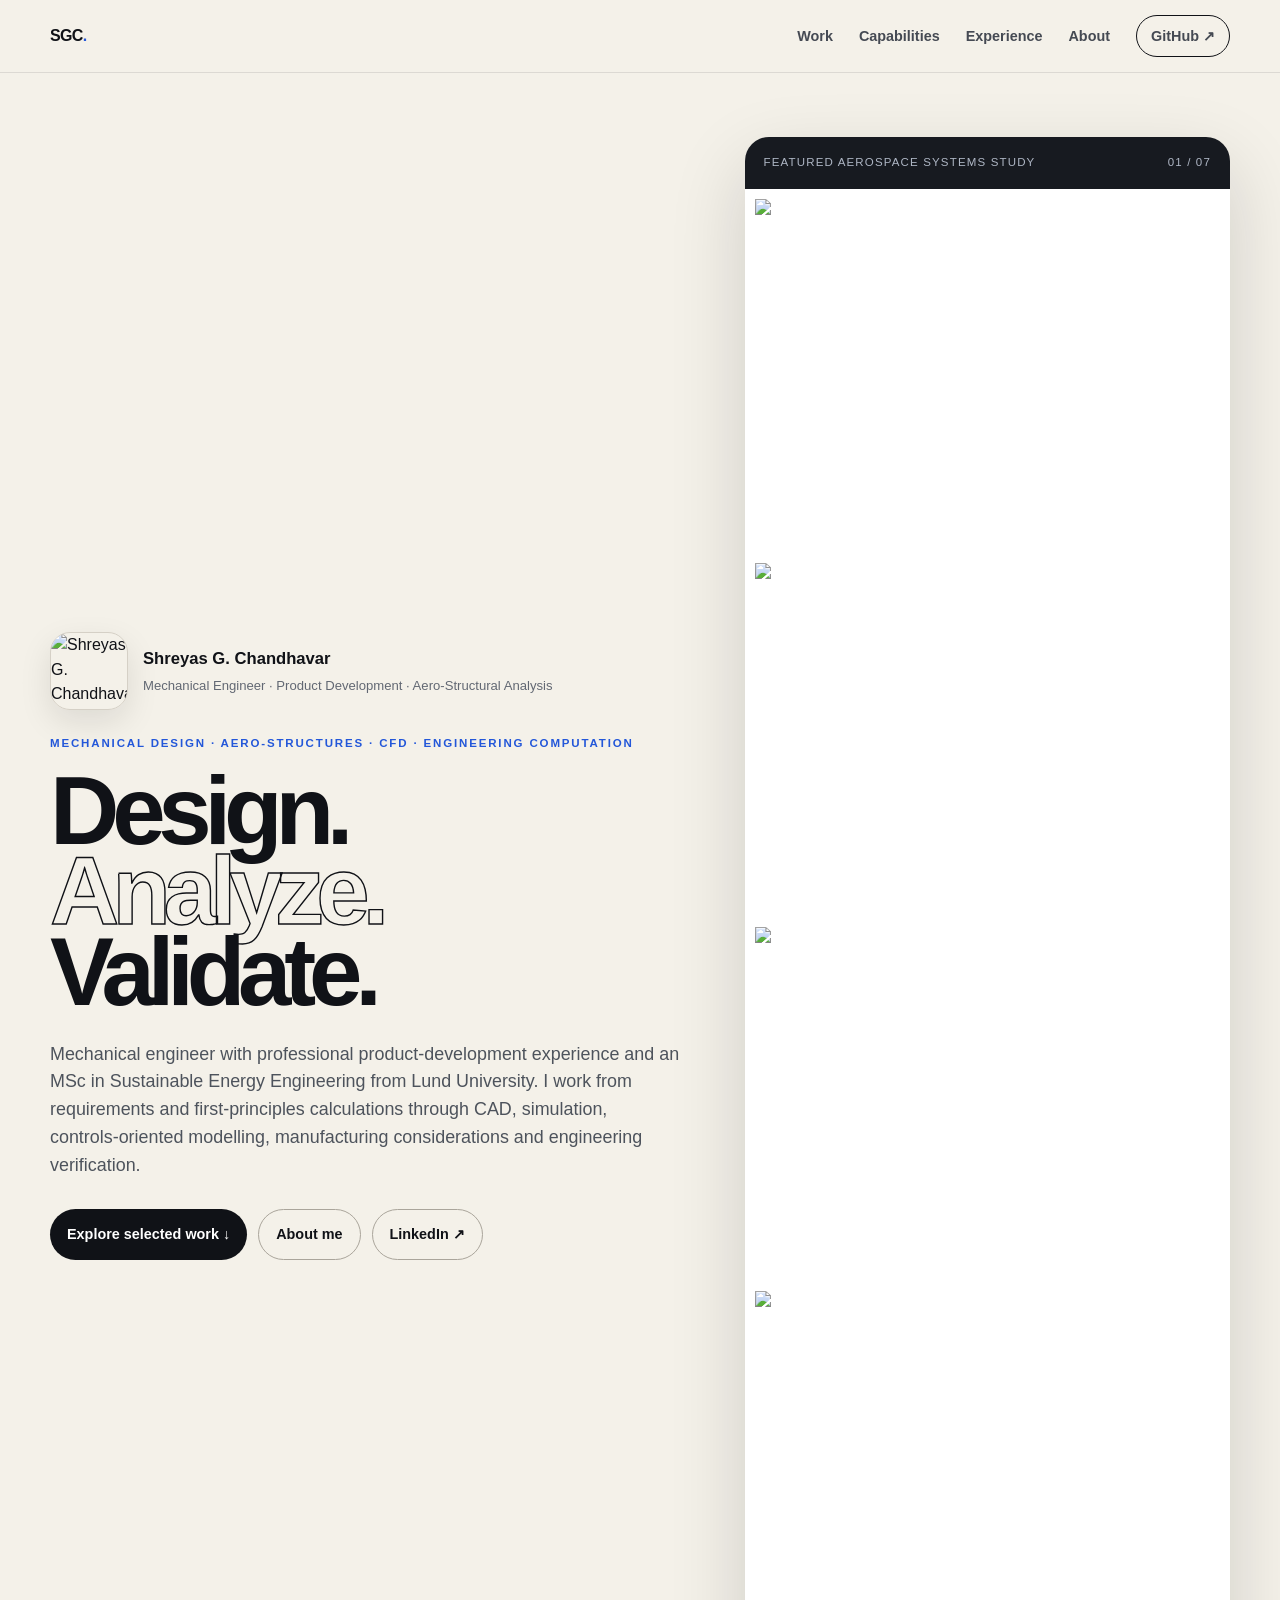
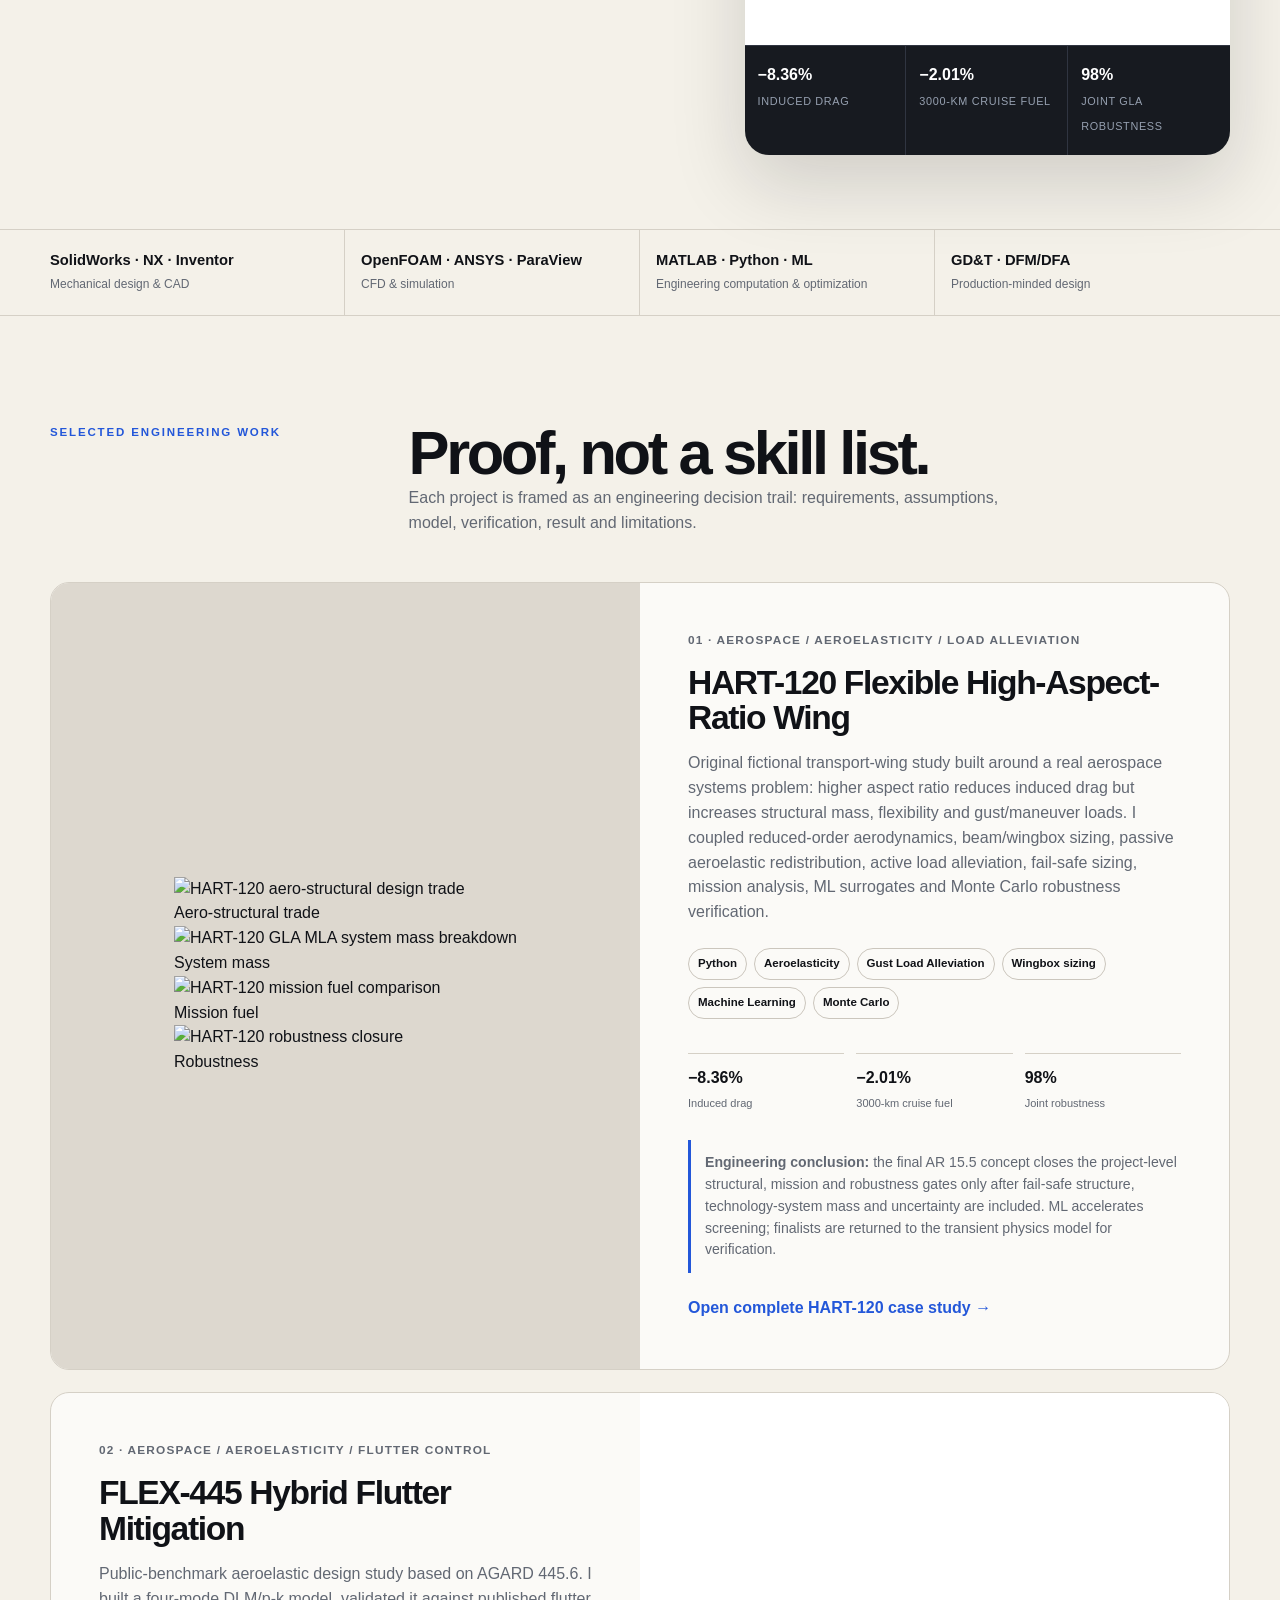
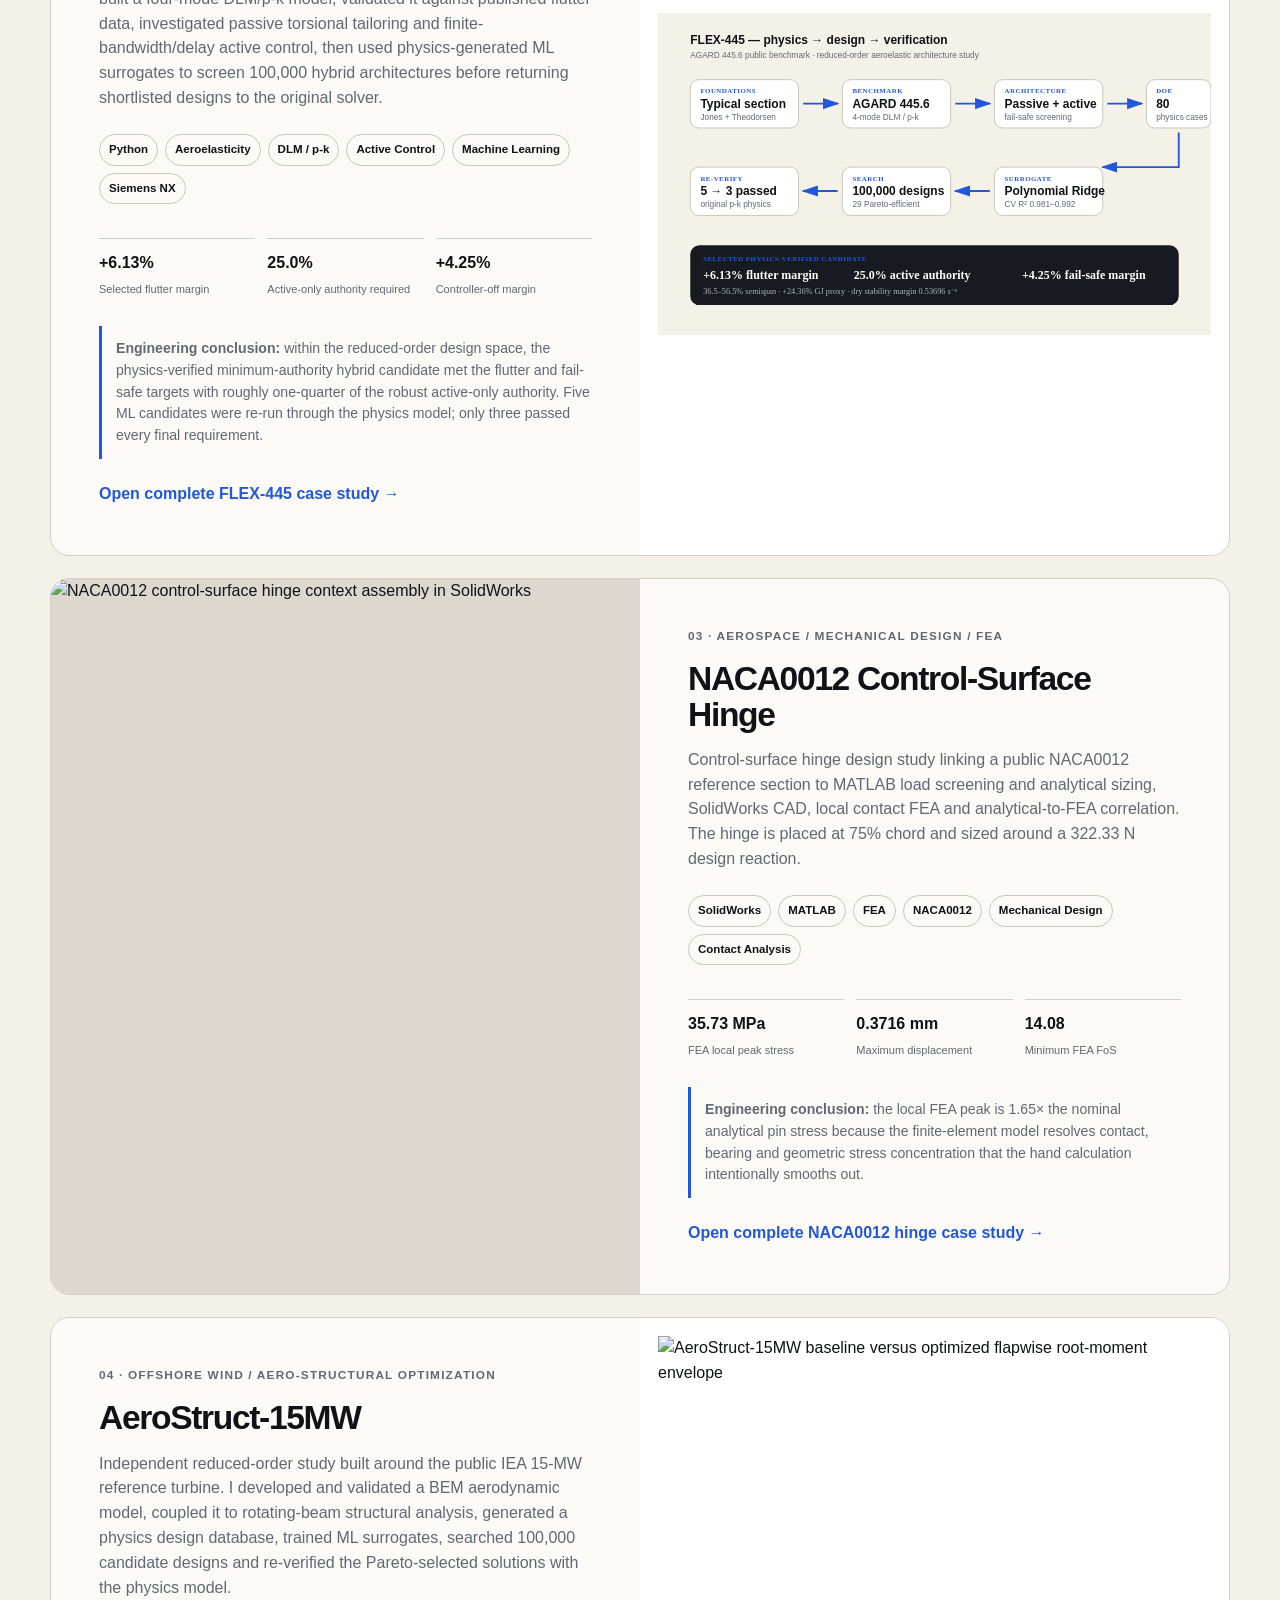
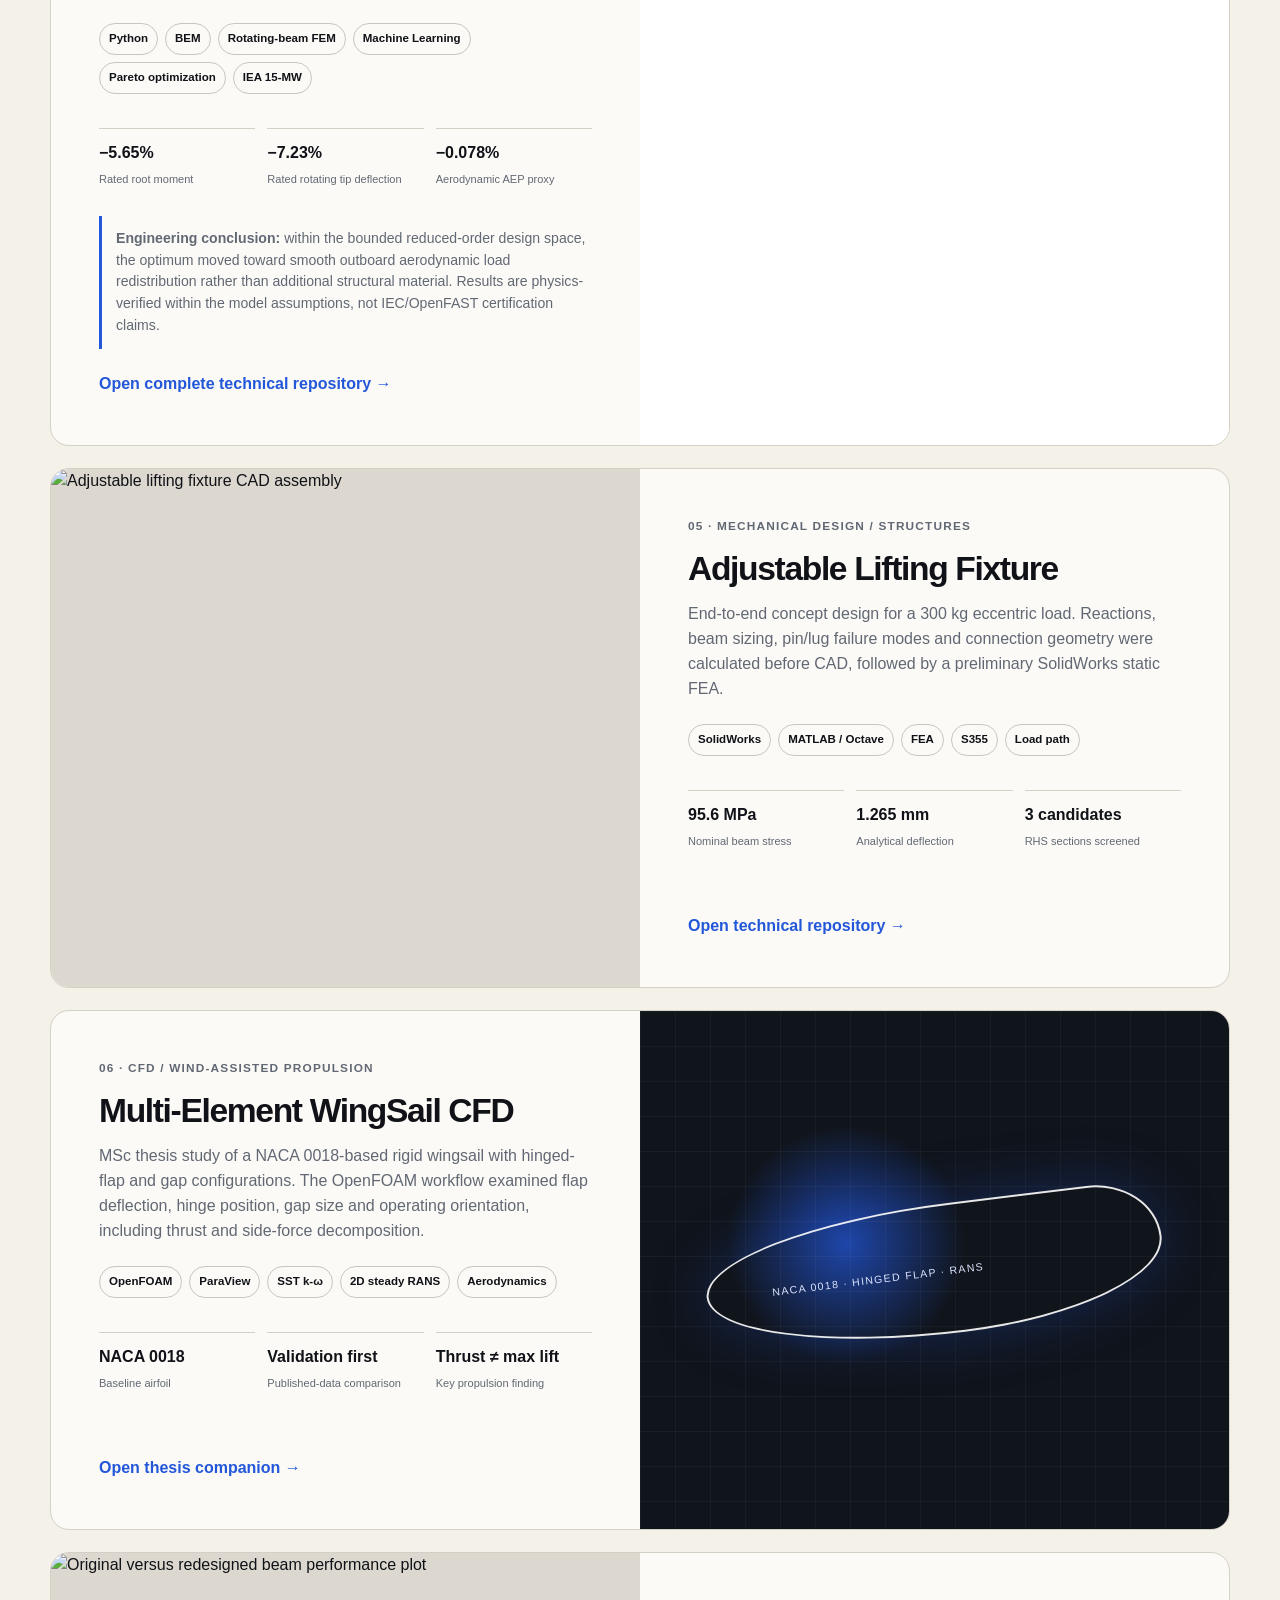
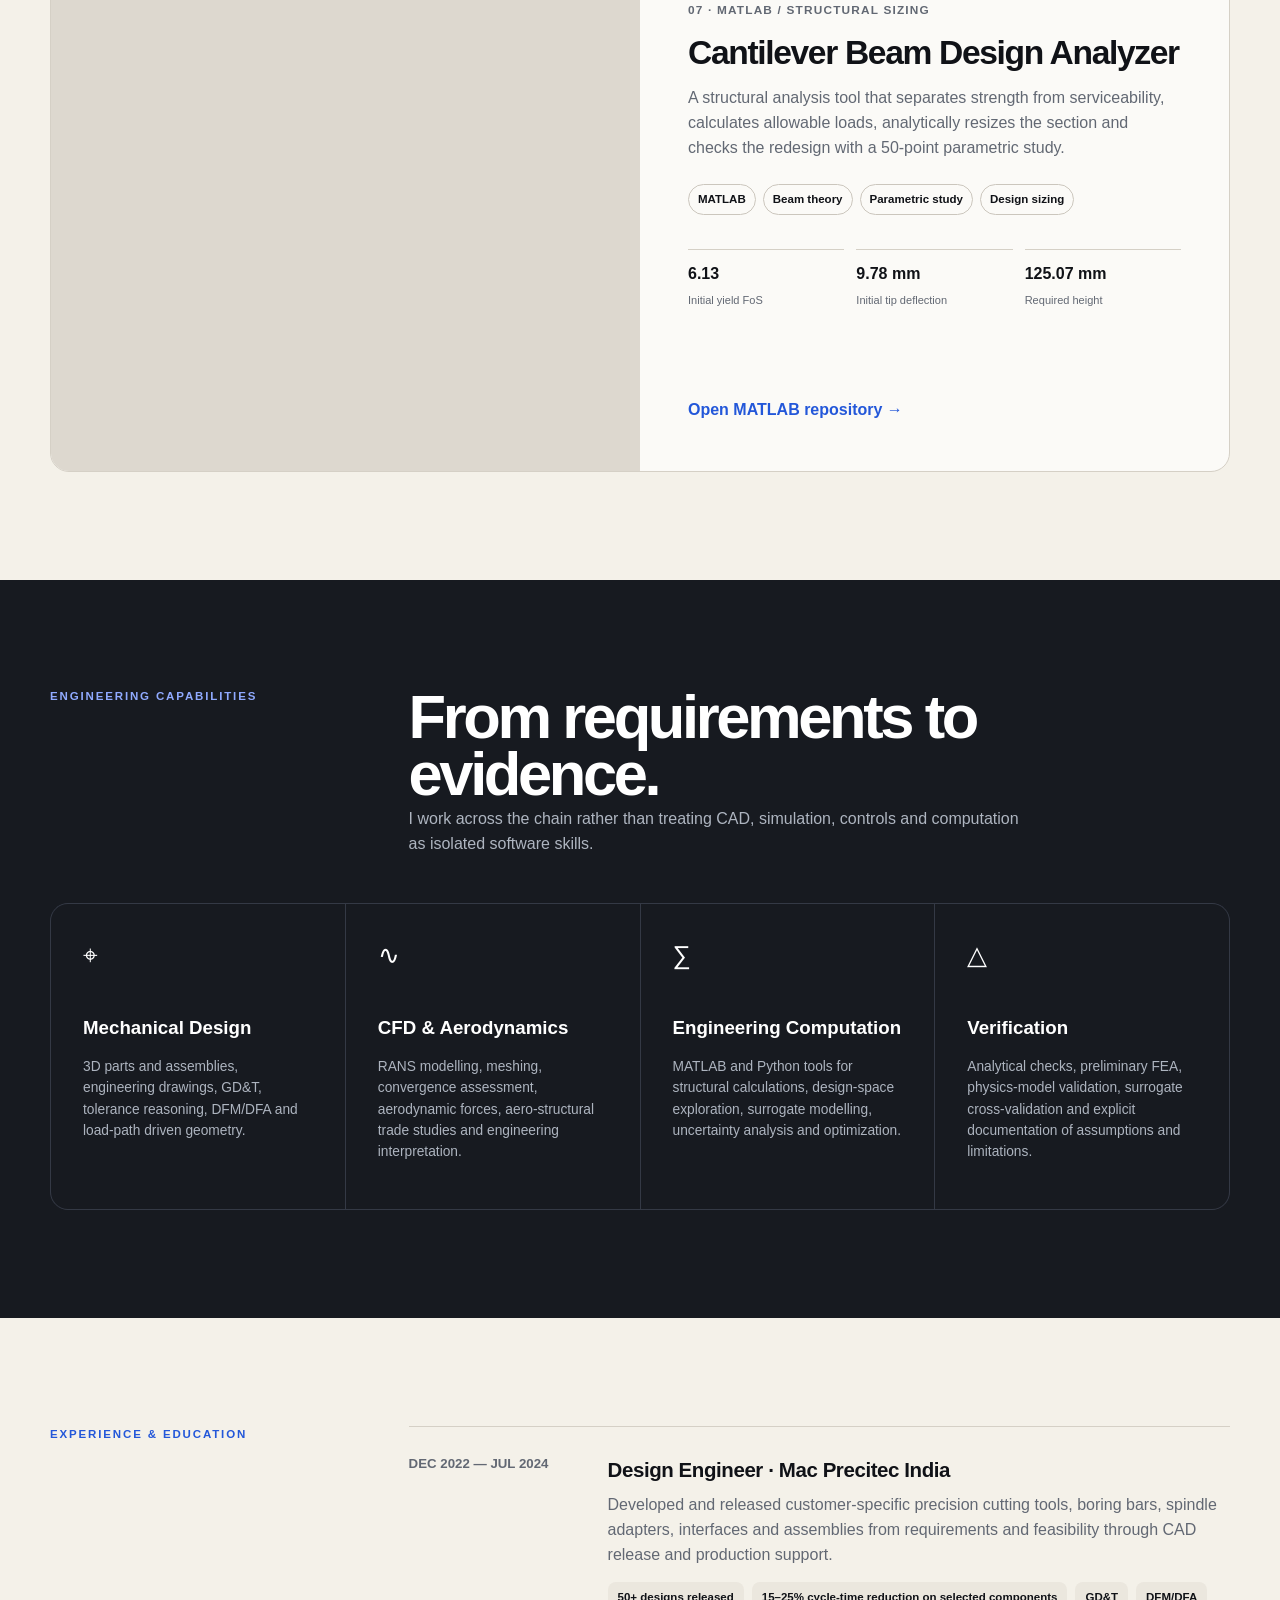
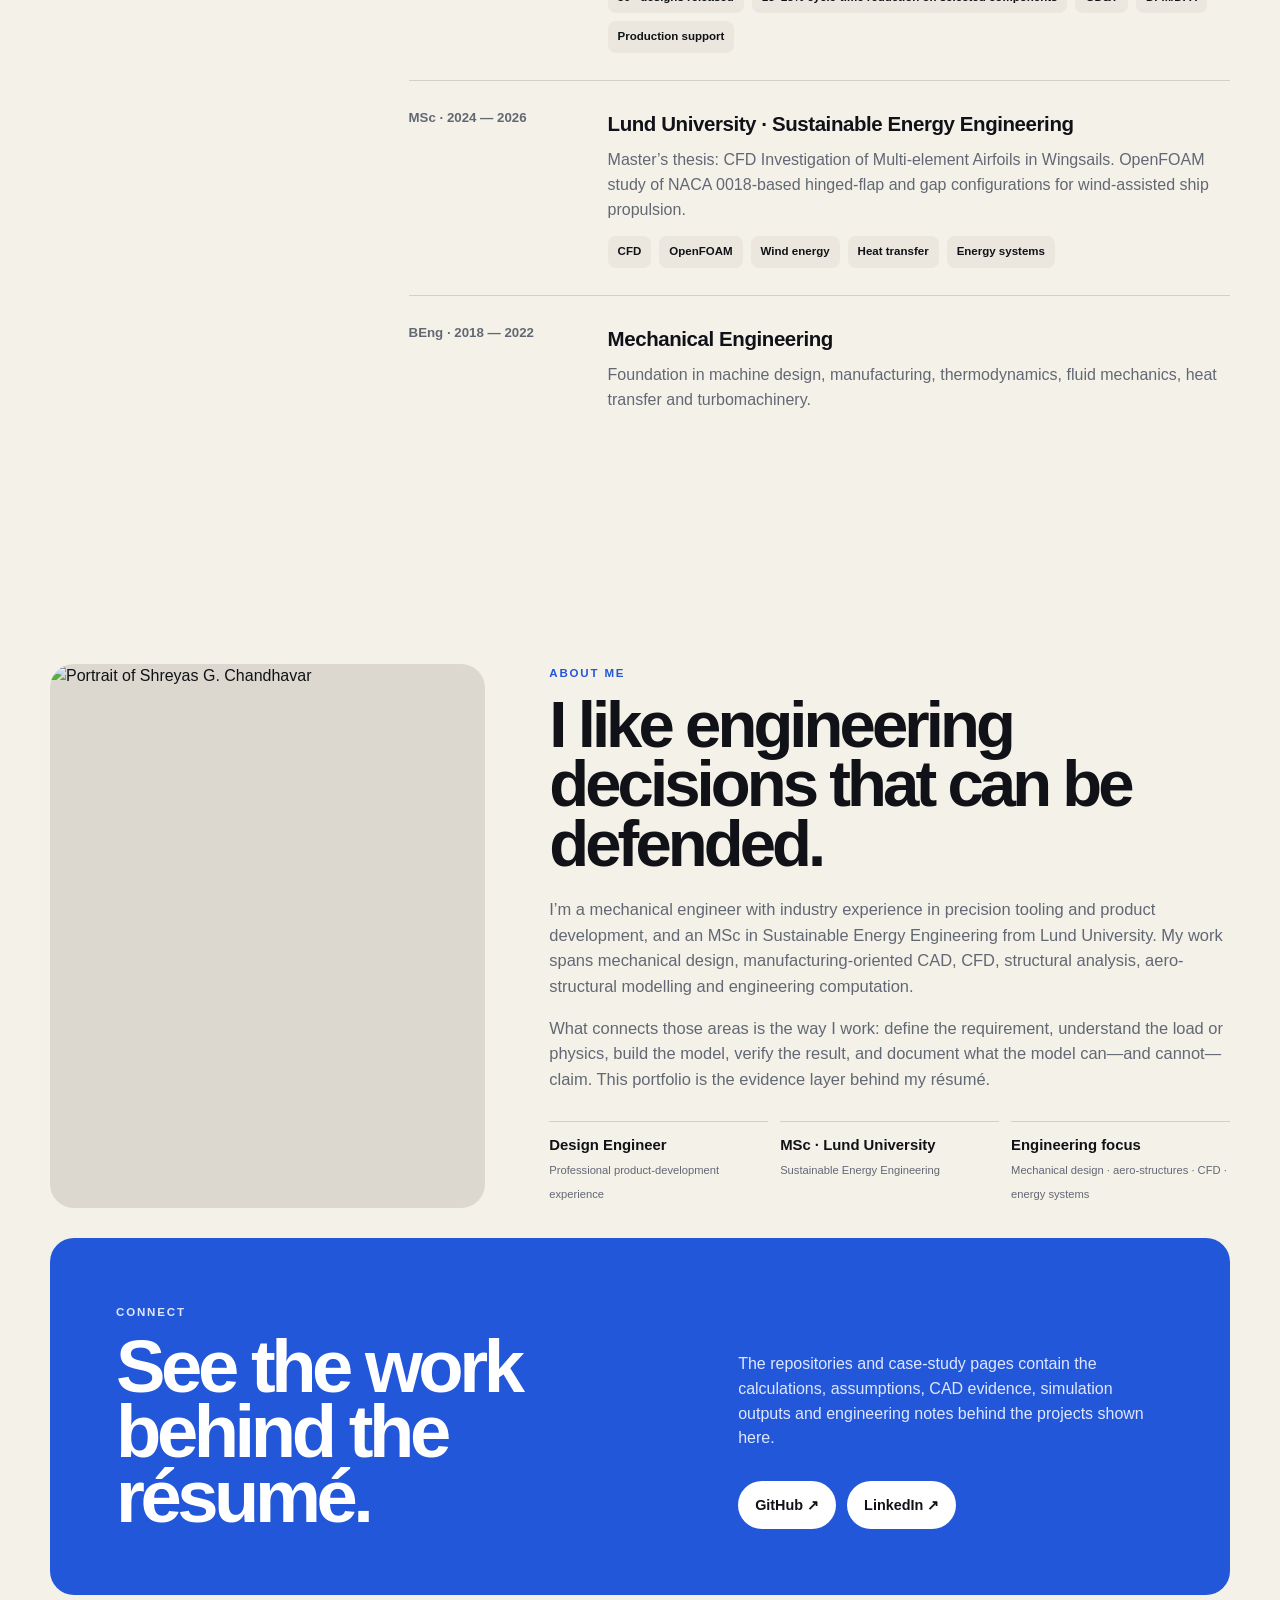
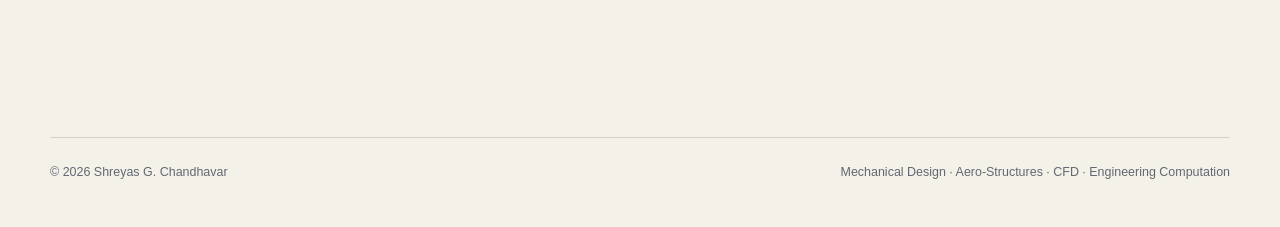
==== commit f3b1bfd1: "Make HART-120 portfolio cover visually substantive" ====
--- a/index.html
+++ b/index.html
@@ -12,10 +12,10 @@
 <body>
   <nav class="nav"><div class="wrap navin"><a class="brand" href="#top">SGC<b>.</b></a><div class="links"><a href="#work">Work</a><a href="#capabilities">Capabilities</a><a href="#experience">Experience</a><a href="#about">About</a><a class="pill" href="https://github.com/shreyas-chandhavar" target="_blank" rel="noreferrer">GitHub ↗</a></div></div></nav>
   <main id="top">
-    <div class="wrap hero"><div><div class="identity"><img src="https://avatars.githubusercontent.com/u/235885576?v=4" alt="Shreyas G. Chandhavar" /><div><strong>Shreyas G. Chandhavar</strong><span>Mechanical Engineer · Product Development · Aero-Structural Analysis</span></div></div><div class="eyebrow">Mechanical Design · Aero-Structures · CFD · Engineering Computation</div><h1><span>Design.</span><span class="outline">Analyze.</span><span>Validate.</span></h1><p class="lead">Mechanical engineer with professional product-development experience and an MSc in Sustainable Energy Engineering from Lund University. I work from requirements and first-principles calculations through CAD, simulation, controls-oriented modelling, manufacturing considerations and engineering verification.</p><div class="buttons"><a class="btn dark" href="#work">Explore selected work ↓</a><a class="btn light" href="#about">About me</a><a class="btn light" href="https://www.linkedin.com/in/shreyasgowrishankarchandhavar/" target="_blank" rel="noreferrer">LinkedIn ↗</a></div></div><a class="feature aero" href="hart120.html"><div class="feature-head"><span>Featured aerospace systems study</span><span>01 / 07</span></div><img src="https://raw.githubusercontent.com/shreyas-chandhavar/HART120-AeroStructural-GLA/main/results/figures/093_1_aero_structural_design_trade.png" alt="HART-120 reduced-order aero-structural design trade" /><div class="feature-metrics"><div><b>−8.36%</b><span>Induced drag</span></div><div><b>−2.01%</b><span>3000-km cruise fuel</span></div><div><b>98%</b><span>Joint GLA robustness</span></div></div></a></div>
+    <div class="wrap hero"><div><div class="identity"><img src="https://avatars.githubusercontent.com/u/235885576?v=4" alt="Shreyas G. Chandhavar" /><div><strong>Shreyas G. Chandhavar</strong><span>Mechanical Engineer · Product Development · Aero-Structural Analysis</span></div></div><div class="eyebrow">Mechanical Design · Aero-Structures · CFD · Engineering Computation</div><h1><span>Design.</span><span class="outline">Analyze.</span><span>Validate.</span></h1><p class="lead">Mechanical engineer with professional product-development experience and an MSc in Sustainable Energy Engineering from Lund University. I work from requirements and first-principles calculations through CAD, simulation, controls-oriented modelling, manufacturing considerations and engineering verification.</p><div class="buttons"><a class="btn dark" href="#work">Explore selected work ↓</a><a class="btn light" href="#about">About me</a><a class="btn light" href="https://www.linkedin.com/in/shreyasgowrishankarchandhavar/" target="_blank" rel="noreferrer">LinkedIn ↗</a></div></div><a class="feature aero" href="hart120.html"><div class="feature-head"><span>Featured aerospace systems study</span><span>01 / 07</span></div><div class="hart-feature-visual"><img class="hart-feature-main" src="https://raw.githubusercontent.com/shreyas-chandhavar/HART120-AeroStructural-GLA/main/results/figures/093_1_aero_structural_design_trade.png?v=20261001a" alt="HART-120 reduced-order aero-structural design trade" /><div class="hart-feature-strip"><img src="https://raw.githubusercontent.com/shreyas-chandhavar/HART120-AeroStructural-GLA/main/results/figures/109_1_ar_15_5_conceptual_gla_mla_system_mass_breakdown.png?v=20261001a" alt="HART-120 technology system mass breakdown" /><img src="https://raw.githubusercontent.com/shreyas-chandhavar/HART120-AeroStructural-GLA/main/results/figures/109_4_mission_fuel_after_technology_system_accounting.png?v=20261001a" alt="HART-120 mission fuel comparison" /><img src="https://raw.githubusercontent.com/shreyas-chandhavar/HART120-AeroStructural-GLA/main/results/figures/111_3_final_system_robustness_closure.png?v=20261001a" alt="HART-120 final robustness closure" /></div></div><div class="feature-metrics"><div><b>−8.36%</b><span>Induced drag</span></div><div><b>−2.01%</b><span>3000-km cruise fuel</span></div><div><b>98%</b><span>Joint GLA robustness</span></div></div></a></div>
     <div class="strip"><div class="wrap stripin"><div><b>SolidWorks · NX · Inventor</b><span>Mechanical design & CAD</span></div><div><b>OpenFOAM · ANSYS · ParaView</b><span>CFD & simulation</span></div><div><b>MATLAB · Python · ML</b><span>Engineering computation & optimization</span></div><div><b>GD&T · DFM/DFA</b><span>Production-minded design</span></div></div></div>
     <section id="work"><div class="wrap"><div class="sectionhead reveal"><div class="eyebrow">Selected engineering work</div><div><h2>Proof, not a skill list.</h2><p>Each project is framed as an engineering decision trail: requirements, assumptions, model, verification, result and limitations.</p></div></div><div class="projects">
-      <article class="project reveal"><div class="media contain"><img src="https://raw.githubusercontent.com/shreyas-chandhavar/HART120-AeroStructural-GLA/main/results/figures/093_1_aero_structural_design_trade.png" alt="HART-120 reduced-order aero-structural design trade" /></div><div class="body"><div class="num">01 · AEROSPACE / AEROELASTICITY / LOAD ALLEVIATION</div><h3>HART-120 Flexible High-Aspect-Ratio Wing</h3><p>Original fictional transport-wing study built around a real aerospace systems problem: higher aspect ratio reduces induced drag but increases structural mass, flexibility and gust/maneuver loads. I coupled reduced-order aerodynamics, beam/wingbox sizing, passive aeroelastic redistribution, active load alleviation, fail-safe sizing, mission analysis, ML surrogates and Monte Carlo robustness verification.</p><div class="tags"><span class="tag">Python</span><span class="tag">Aeroelasticity</span><span class="tag">Gust Load Alleviation</span><span class="tag">Wingbox sizing</span><span class="tag">Machine Learning</span><span class="tag">Monte Carlo</span></div><div class="facts"><div class="fact"><b>−8.36%</b><span>Induced drag</span></div><div class="fact"><b>−2.01%</b><span>3000-km cruise fuel</span></div><div class="fact"><b>98%</b><span>Joint robustness</span></div></div><p class="insight"><strong>Engineering conclusion:</strong> the final AR 15.5 concept closes the project-level structural, mission and robustness gates only after fail-safe structure, technology-system mass and uncertainty are included. ML accelerates screening; finalists are returned to the transient physics model for verification.</p><a class="plink" href="hart120.html">Open complete HART-120 case study →</a></div></article>
+      <article class="project reveal"><div class="media hart-media"><div class="hart-grid"><div class="hart-grid-item wide"><img src="https://raw.githubusercontent.com/shreyas-chandhavar/HART120-AeroStructural-GLA/main/results/figures/093_1_aero_structural_design_trade.png?v=20261001a" alt="HART-120 aero-structural design trade" /><span>Aero-structural trade</span></div><div class="hart-grid-item"><img src="https://raw.githubusercontent.com/shreyas-chandhavar/HART120-AeroStructural-GLA/main/results/figures/109_1_ar_15_5_conceptual_gla_mla_system_mass_breakdown.png?v=20261001a" alt="HART-120 GLA MLA system mass breakdown" /><span>System mass</span></div><div class="hart-grid-item"><img src="https://raw.githubusercontent.com/shreyas-chandhavar/HART120-AeroStructural-GLA/main/results/figures/109_4_mission_fuel_after_technology_system_accounting.png?v=20261001a" alt="HART-120 mission fuel comparison" /><span>Mission fuel</span></div><div class="hart-grid-item"><img src="https://raw.githubusercontent.com/shreyas-chandhavar/HART120-AeroStructural-GLA/main/results/figures/111_3_final_system_robustness_closure.png?v=20261001a" alt="HART-120 robustness closure" /><span>Robustness</span></div></div></div><div class="body"><div class="num">01 · AEROSPACE / AEROELASTICITY / LOAD ALLEVIATION</div><h3>HART-120 Flexible High-Aspect-Ratio Wing</h3><p>Original fictional transport-wing study built around a real aerospace systems problem: higher aspect ratio reduces induced drag but increases structural mass, flexibility and gust/maneuver loads. I coupled reduced-order aerodynamics, beam/wingbox sizing, passive aeroelastic redistribution, active load alleviation, fail-safe sizing, mission analysis, ML surrogates and Monte Carlo robustness verification.</p><div class="tags"><span class="tag">Python</span><span class="tag">Aeroelasticity</span><span class="tag">Gust Load Alleviation</span><span class="tag">Wingbox sizing</span><span class="tag">Machine Learning</span><span class="tag">Monte Carlo</span></div><div class="facts"><div class="fact"><b>−8.36%</b><span>Induced drag</span></div><div class="fact"><b>−2.01%</b><span>3000-km cruise fuel</span></div><div class="fact"><b>98%</b><span>Joint robustness</span></div></div><p class="insight"><strong>Engineering conclusion:</strong> the final AR 15.5 concept closes the project-level structural, mission and robustness gates only after fail-safe structure, technology-system mass and uncertainty are included. ML accelerates screening; finalists are returned to the transient physics model for verification.</p><a class="plink" href="hart120.html">Open complete HART-120 case study →</a></div></article>
       <article class="project reveal"><div class="media contain"><img src="assets/flex445-architecture.svg" alt="FLEX-445 physics-guided hybrid aeroelastic workflow" /></div><div class="body"><div class="num">02 · AEROSPACE / AEROELASTICITY / FLUTTER CONTROL</div><h3>FLEX-445 Hybrid Flutter Mitigation</h3><p>Public-benchmark aeroelastic design study based on AGARD 445.6. I built a four-mode DLM/p-k model, validated it against published flutter data, investigated passive torsional tailoring and finite-bandwidth/delay active control, then used physics-generated ML surrogates to screen 100,000 hybrid architectures before returning shortlisted designs to the original solver.</p><div class="tags"><span class="tag">Python</span><span class="tag">Aeroelasticity</span><span class="tag">DLM / p-k</span><span class="tag">Active Control</span><span class="tag">Machine Learning</span><span class="tag">Siemens NX</span></div><div class="facts"><div class="fact"><b>+6.13%</b><span>Selected flutter margin</span></div><div class="fact"><b>25.0%</b><span>Active-only authority required</span></div><div class="fact"><b>+4.25%</b><span>Controller-off margin</span></div></div><p class="insight"><strong>Engineering conclusion:</strong> within the reduced-order design space, the physics-verified minimum-authority hybrid candidate met the flutter and fail-safe targets with roughly one-quarter of the robust active-only authority. Five ML candidates were re-run through the physics model; only three passed every final requirement.</p><a class="plink" href="flex445.html">Open complete FLEX-445 case study →</a></div></article>
       <article class="project reveal"><div class="media"><img src="https://raw.githubusercontent.com/shreyas-chandhavar/NACA0012-Control-Surface-Hinge/main/02_context_full_assembly.png" alt="NACA0012 control-surface hinge context assembly in SolidWorks" /></div><div class="body"><div class="num">03 · AEROSPACE / MECHANICAL DESIGN / FEA</div><h3>NACA0012 Control-Surface Hinge</h3><p>Control-surface hinge design study linking a public NACA0012 reference section to MATLAB load screening and analytical sizing, SolidWorks CAD, local contact FEA and analytical-to-FEA correlation. The hinge is placed at 75% chord and sized around a 322.33 N design reaction.</p><div class="tags"><span class="tag">SolidWorks</span><span class="tag">MATLAB</span><span class="tag">FEA</span><span class="tag">NACA0012</span><span class="tag">Mechanical Design</span><span class="tag">Contact Analysis</span></div><div class="facts"><div class="fact"><b>35.73 MPa</b><span>FEA local peak stress</span></div><div class="fact"><b>0.3716 mm</b><span>Maximum displacement</span></div><div class="fact"><b>14.08</b><span>Minimum FEA FoS</span></div></div><p class="insight"><strong>Engineering conclusion:</strong> the local FEA peak is 1.65× the nominal analytical pin stress because the finite-element model resolves contact, bearing and geometric stress concentration that the hand calculation intentionally smooths out.</p><a class="plink" href="naca0012-hinge.html">Open complete NACA0012 hinge case study →</a></div></article>
       <article class="project reveal"><div class="media contain"><img src="https://raw.githubusercontent.com/shreyas-chandhavar/AeroStruct-15MW/main/results/figures/final_root_moment_envelope.svg" alt="AeroStruct-15MW baseline versus optimized flapwise root-moment envelope" /></div><div class="body"><div class="num">04 · OFFSHORE WIND / AERO-STRUCTURAL OPTIMIZATION</div><h3>AeroStruct-15MW</h3><p>Independent reduced-order study built around the public IEA 15-MW reference turbine. I developed and validated a BEM aerodynamic model, coupled it to rotating-beam structural analysis, generated a physics design database, trained ML surrogates, searched 100,000 candidate designs and re-verified the Pareto-selected solutions with the physics model.</p><div class="tags"><span class="tag">Python</span><span class="tag">BEM</span><span class="tag">Rotating-beam FEM</span><span class="tag">Machine Learning</span><span class="tag">Pareto optimization</span><span class="tag">IEA 15-MW</span></div><div class="facts"><div class="fact"><b>−5.65%</b><span>Rated root moment</span></div><div class="fact"><b>−7.23%</b><span>Rated rotating tip deflection</span></div><div class="fact"><b>−0.078%</b><span>Aerodynamic AEP proxy</span></div></div><p class="insight"><strong>Engineering conclusion:</strong> within the bounded reduced-order design space, the optimum moved toward smooth outboard aerodynamic load redistribution rather than additional structural material. Results are physics-verified within the model assumptions, not IEC/OpenFAST certification claims.</p><a class="plink" href="https://github.com/shreyas-chandhavar/AeroStruct-15MW" target="_blank" rel="noreferrer">Open complete technical repository →</a></div></article>
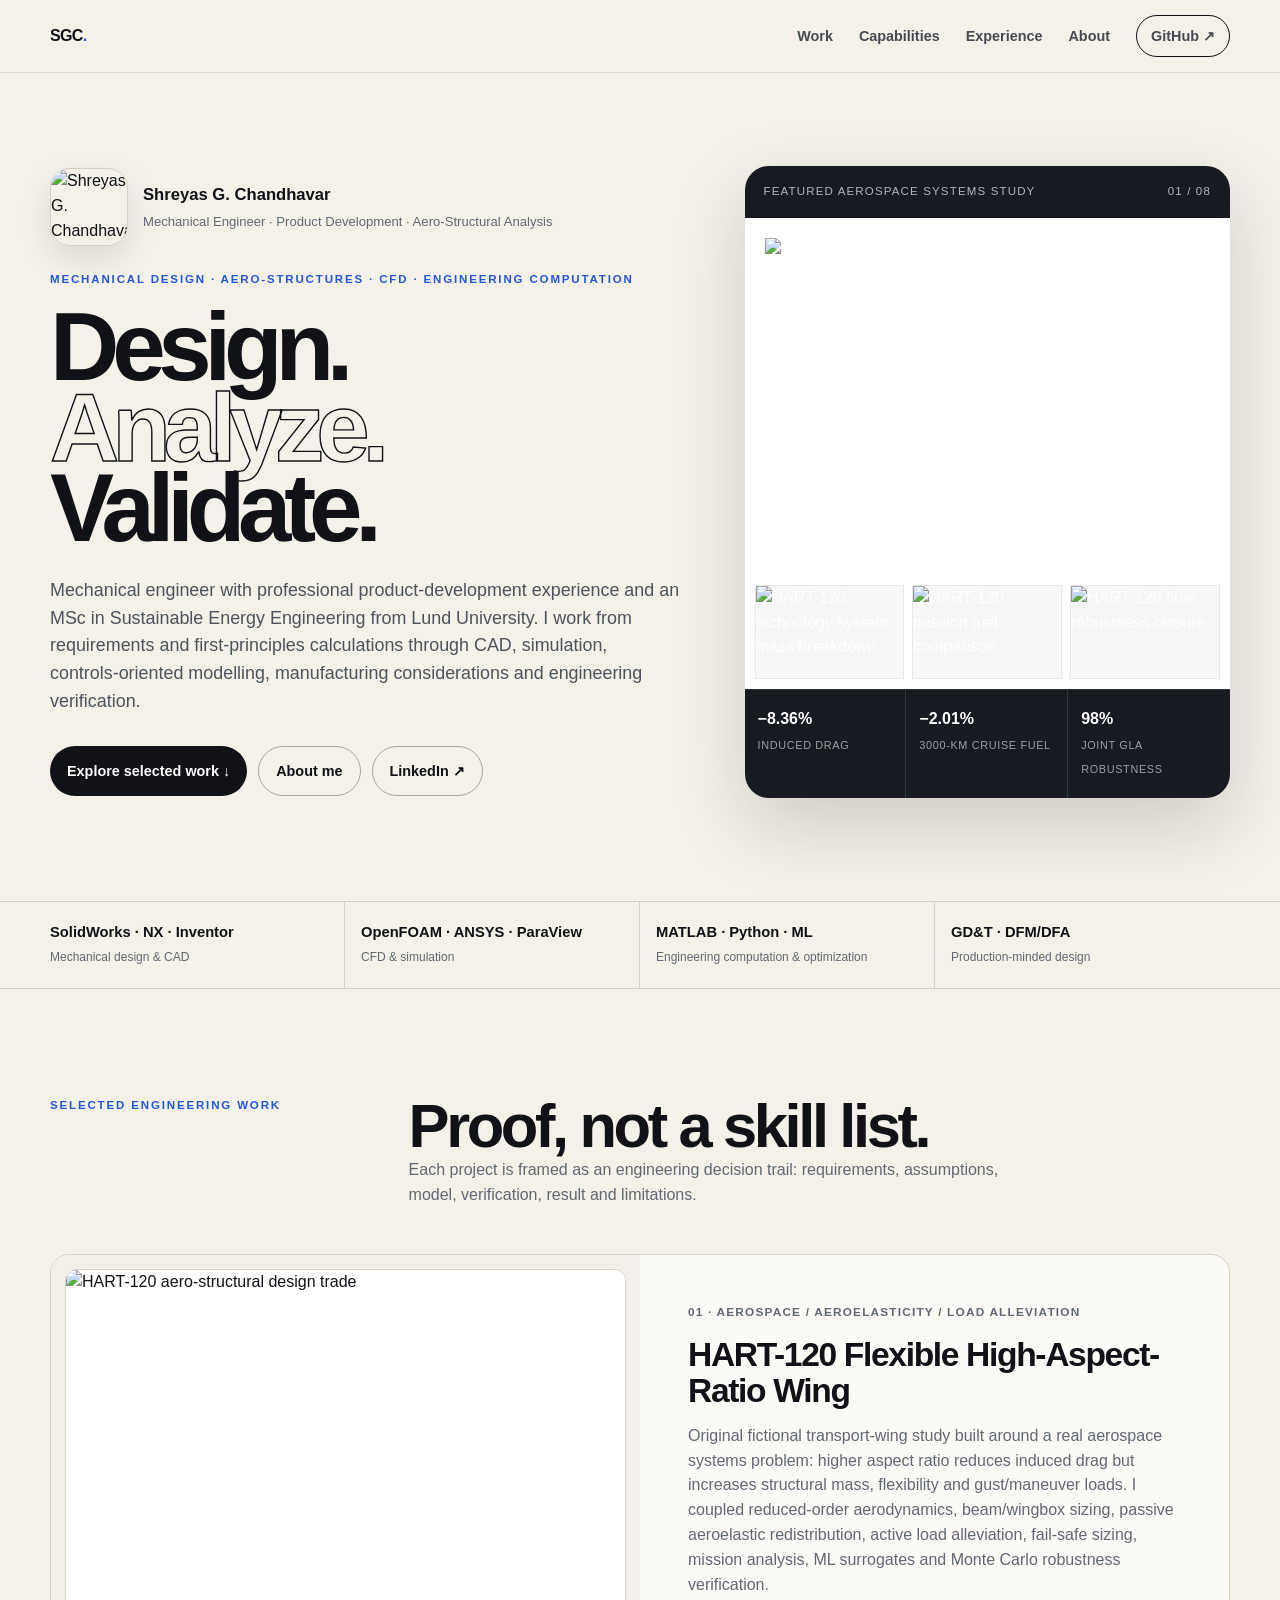
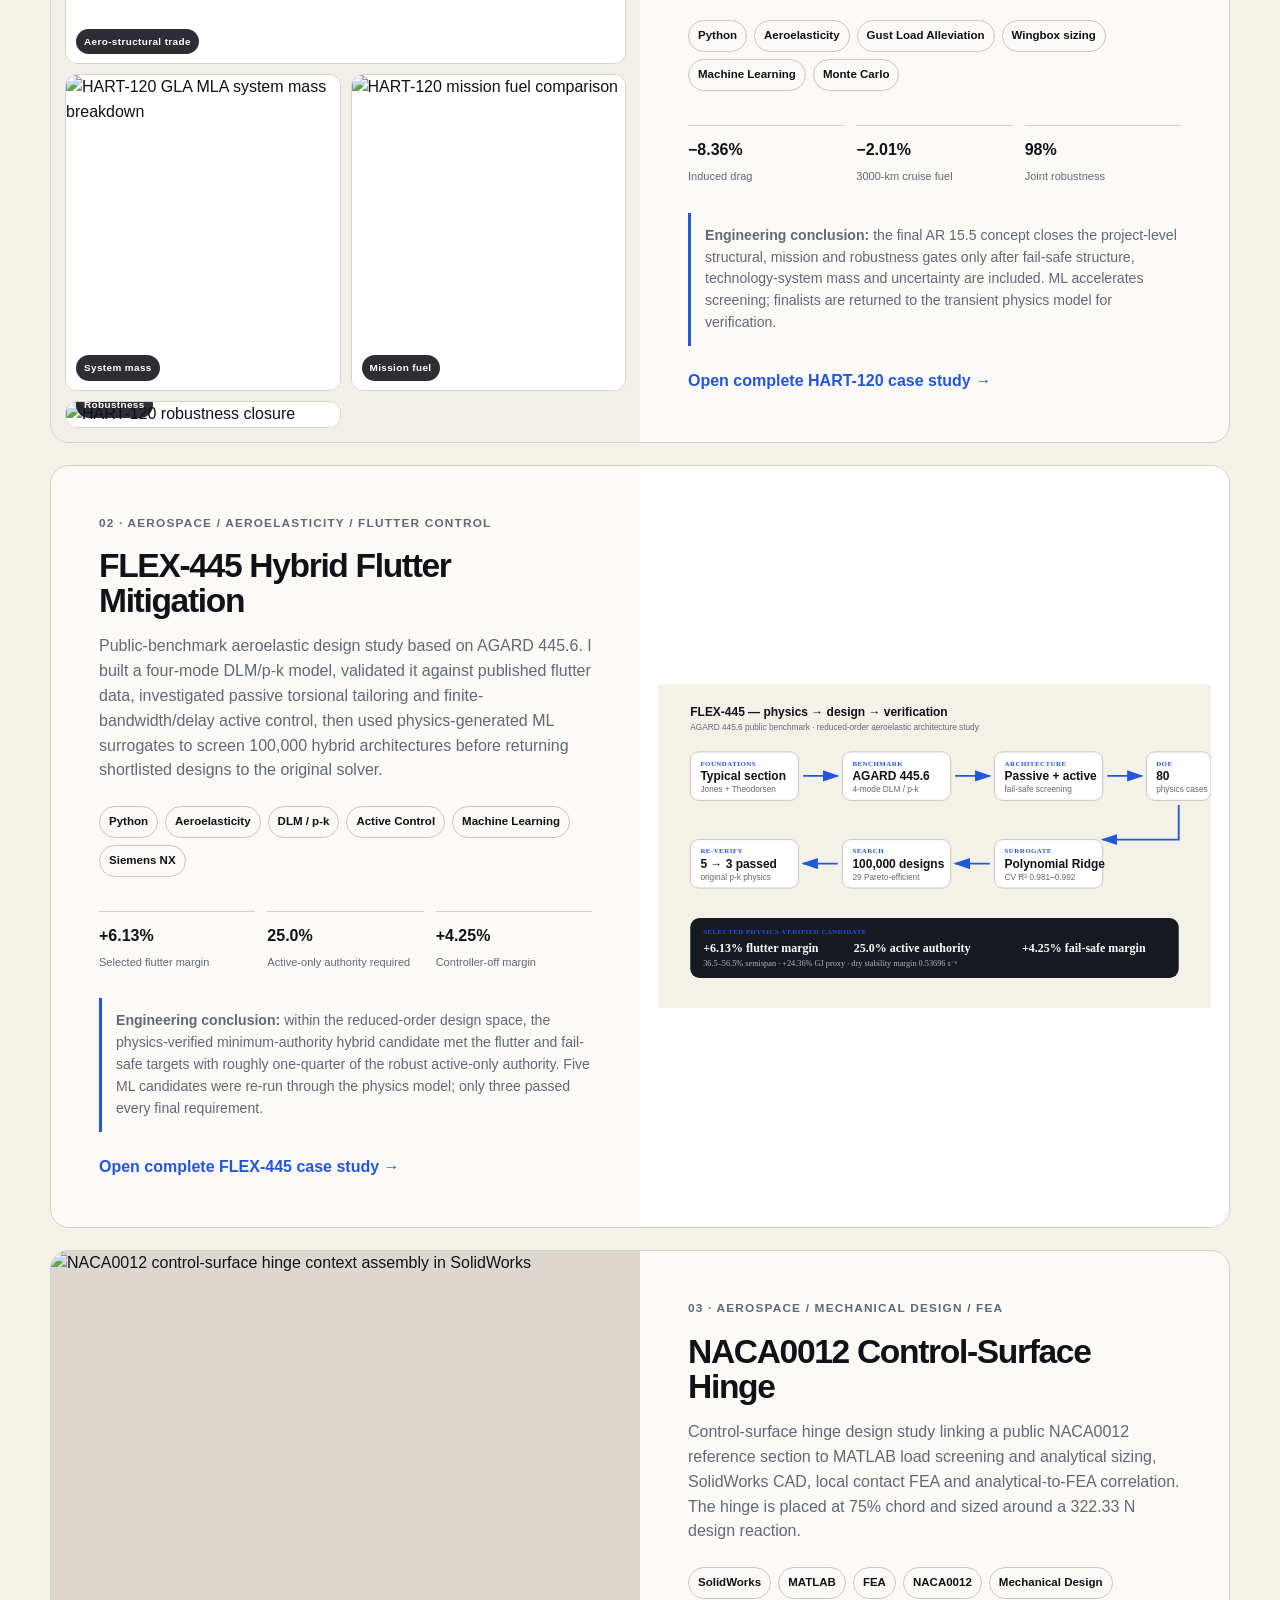
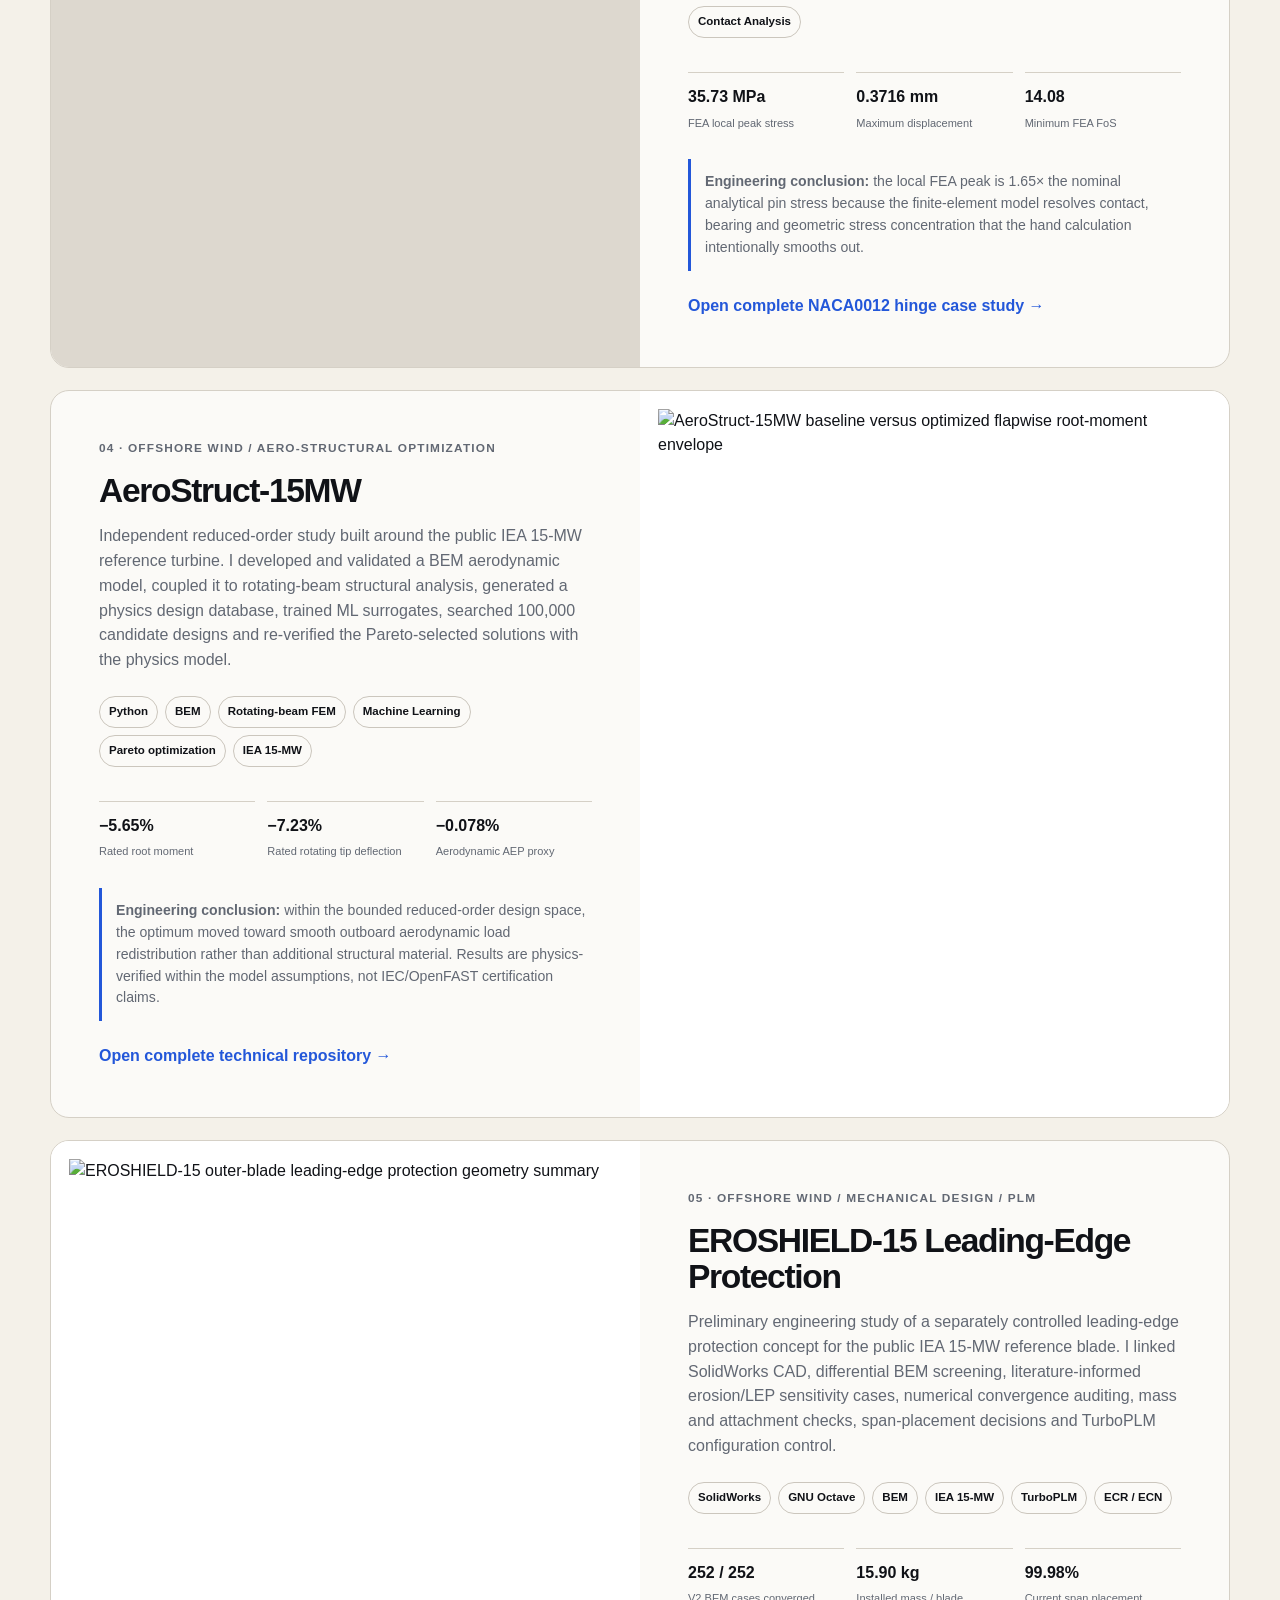
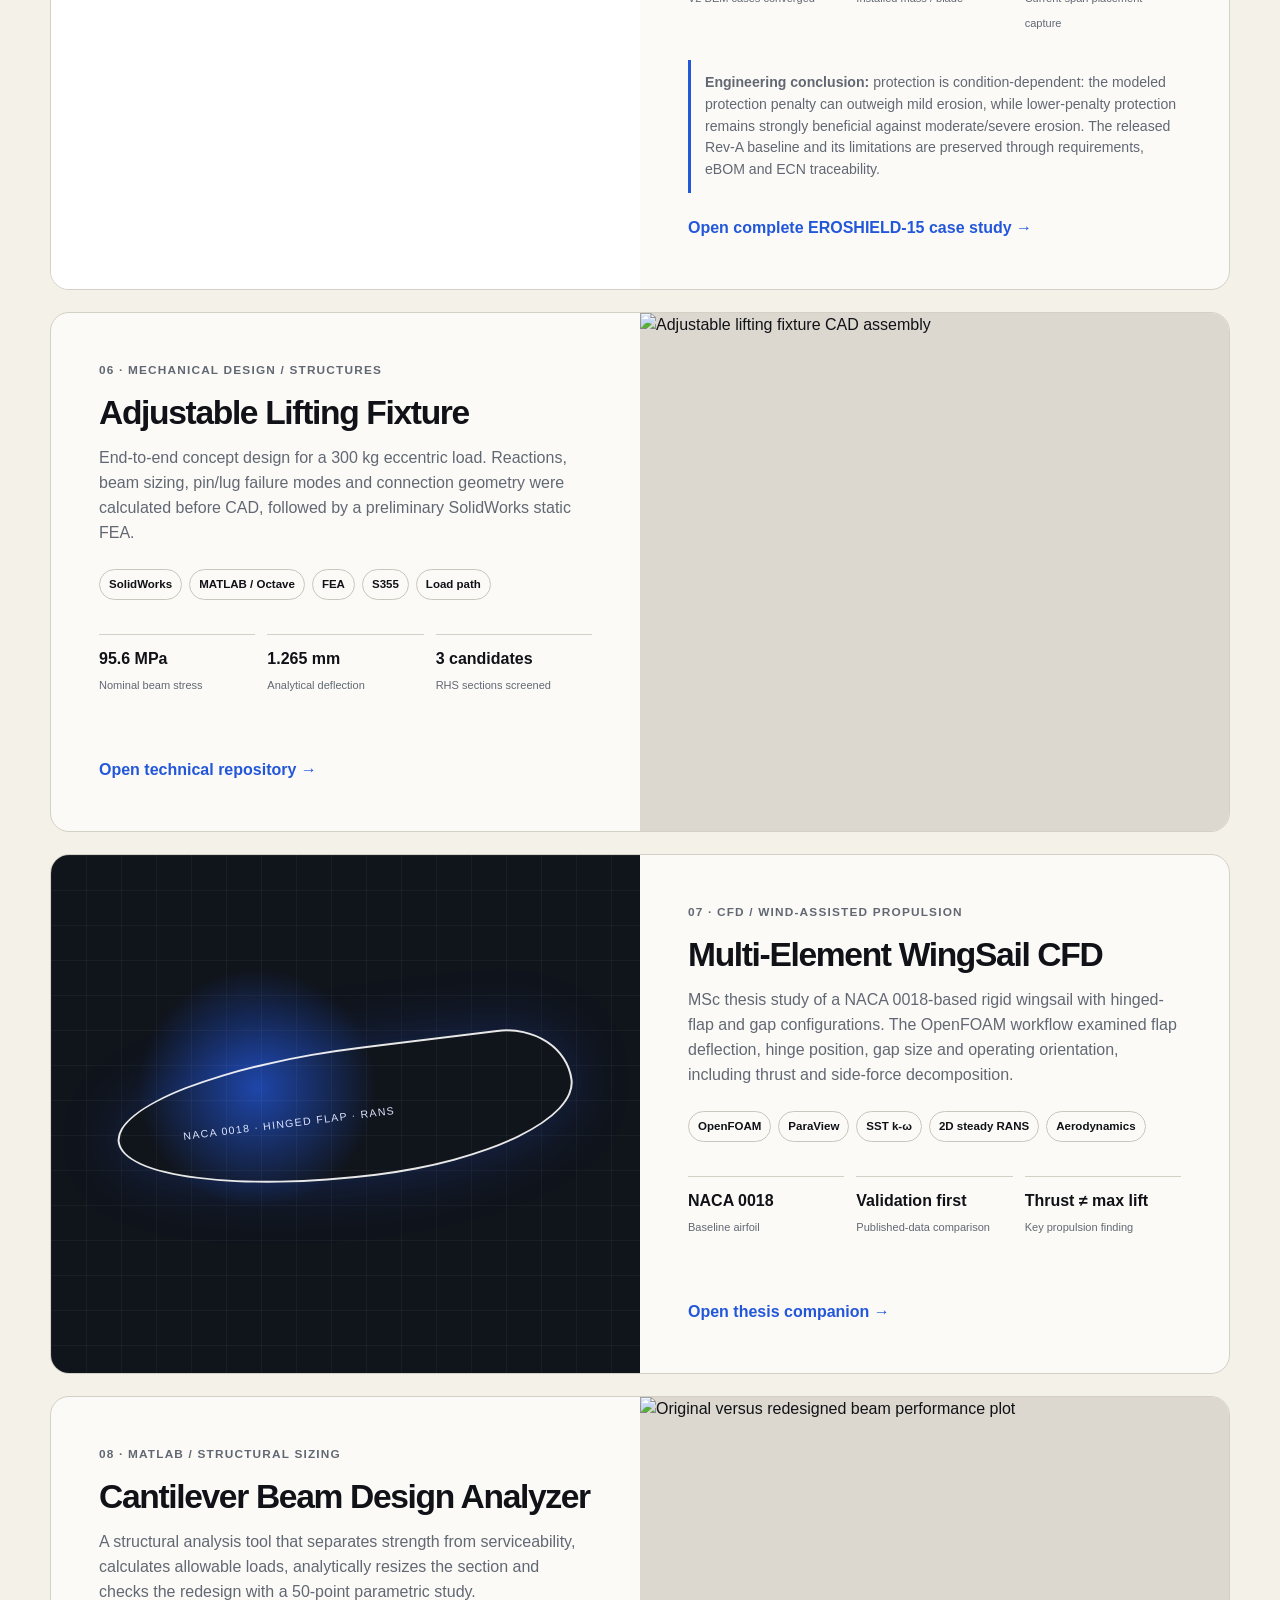
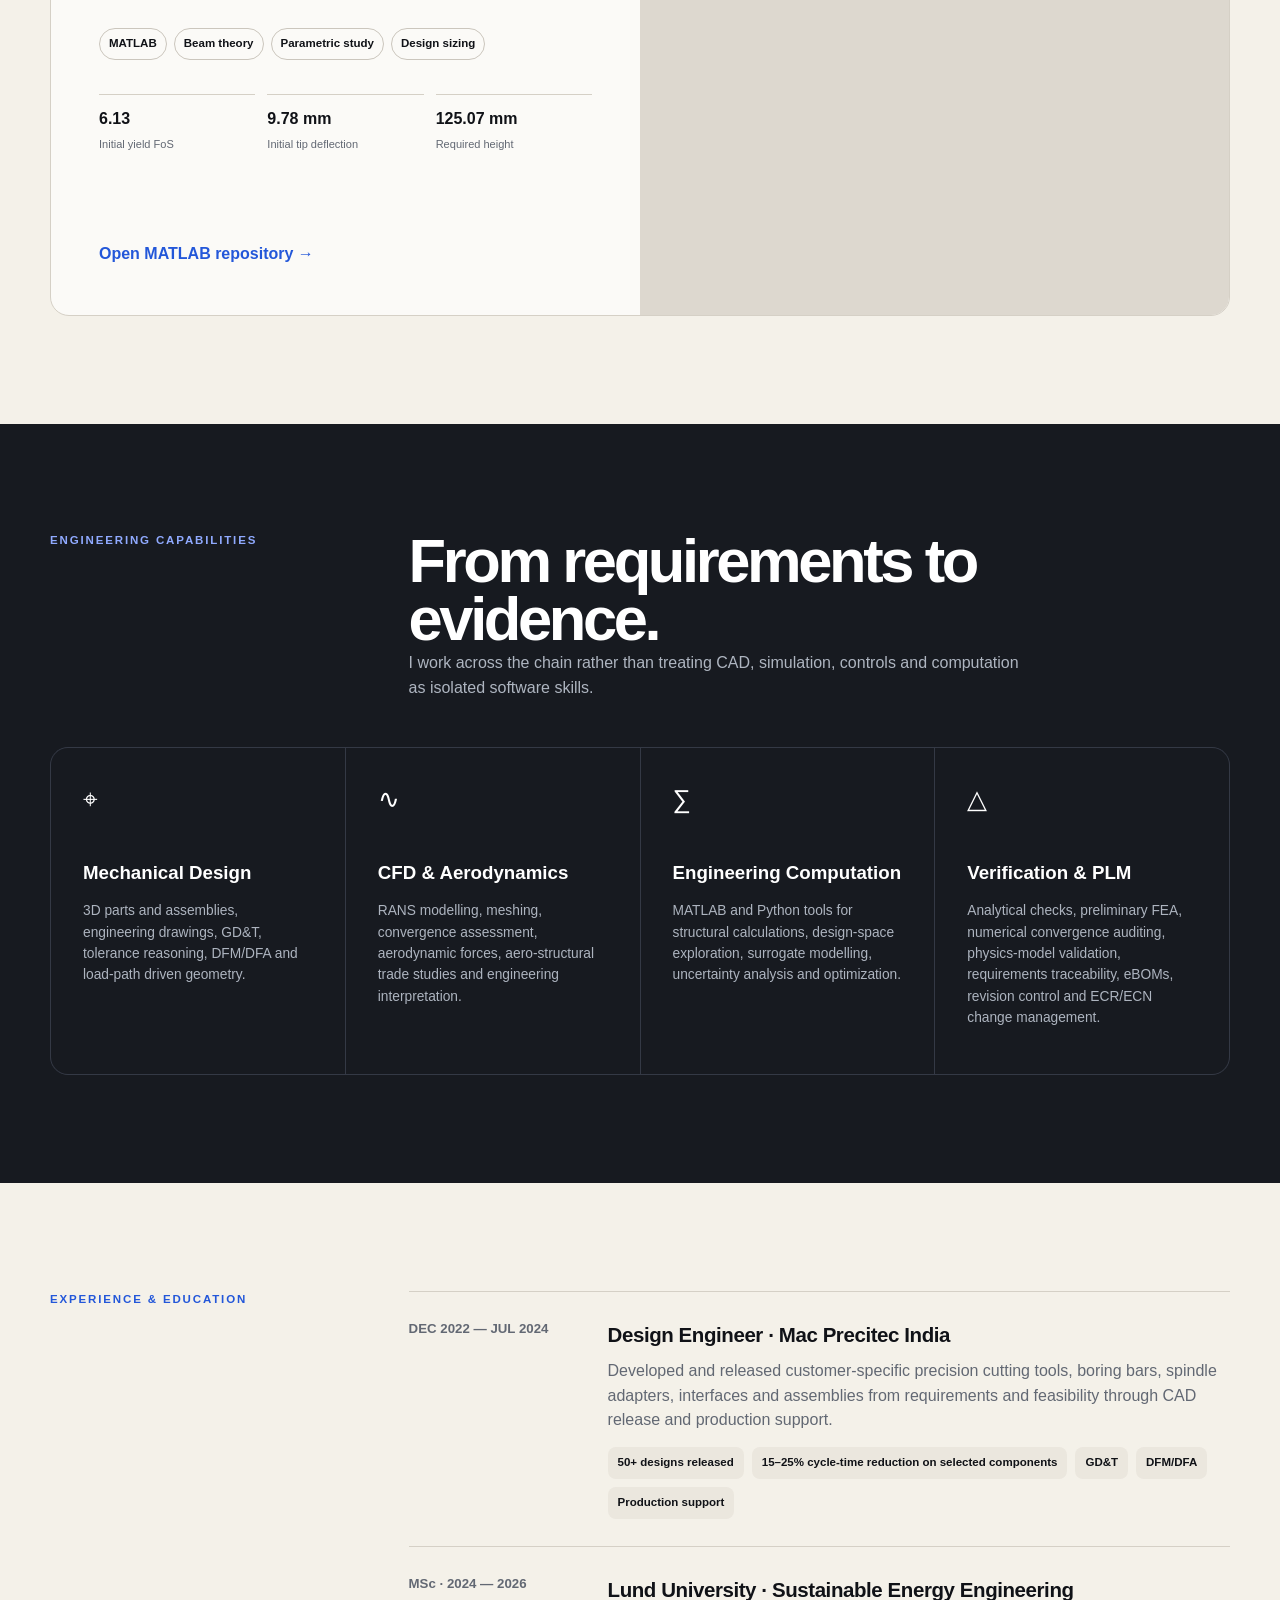
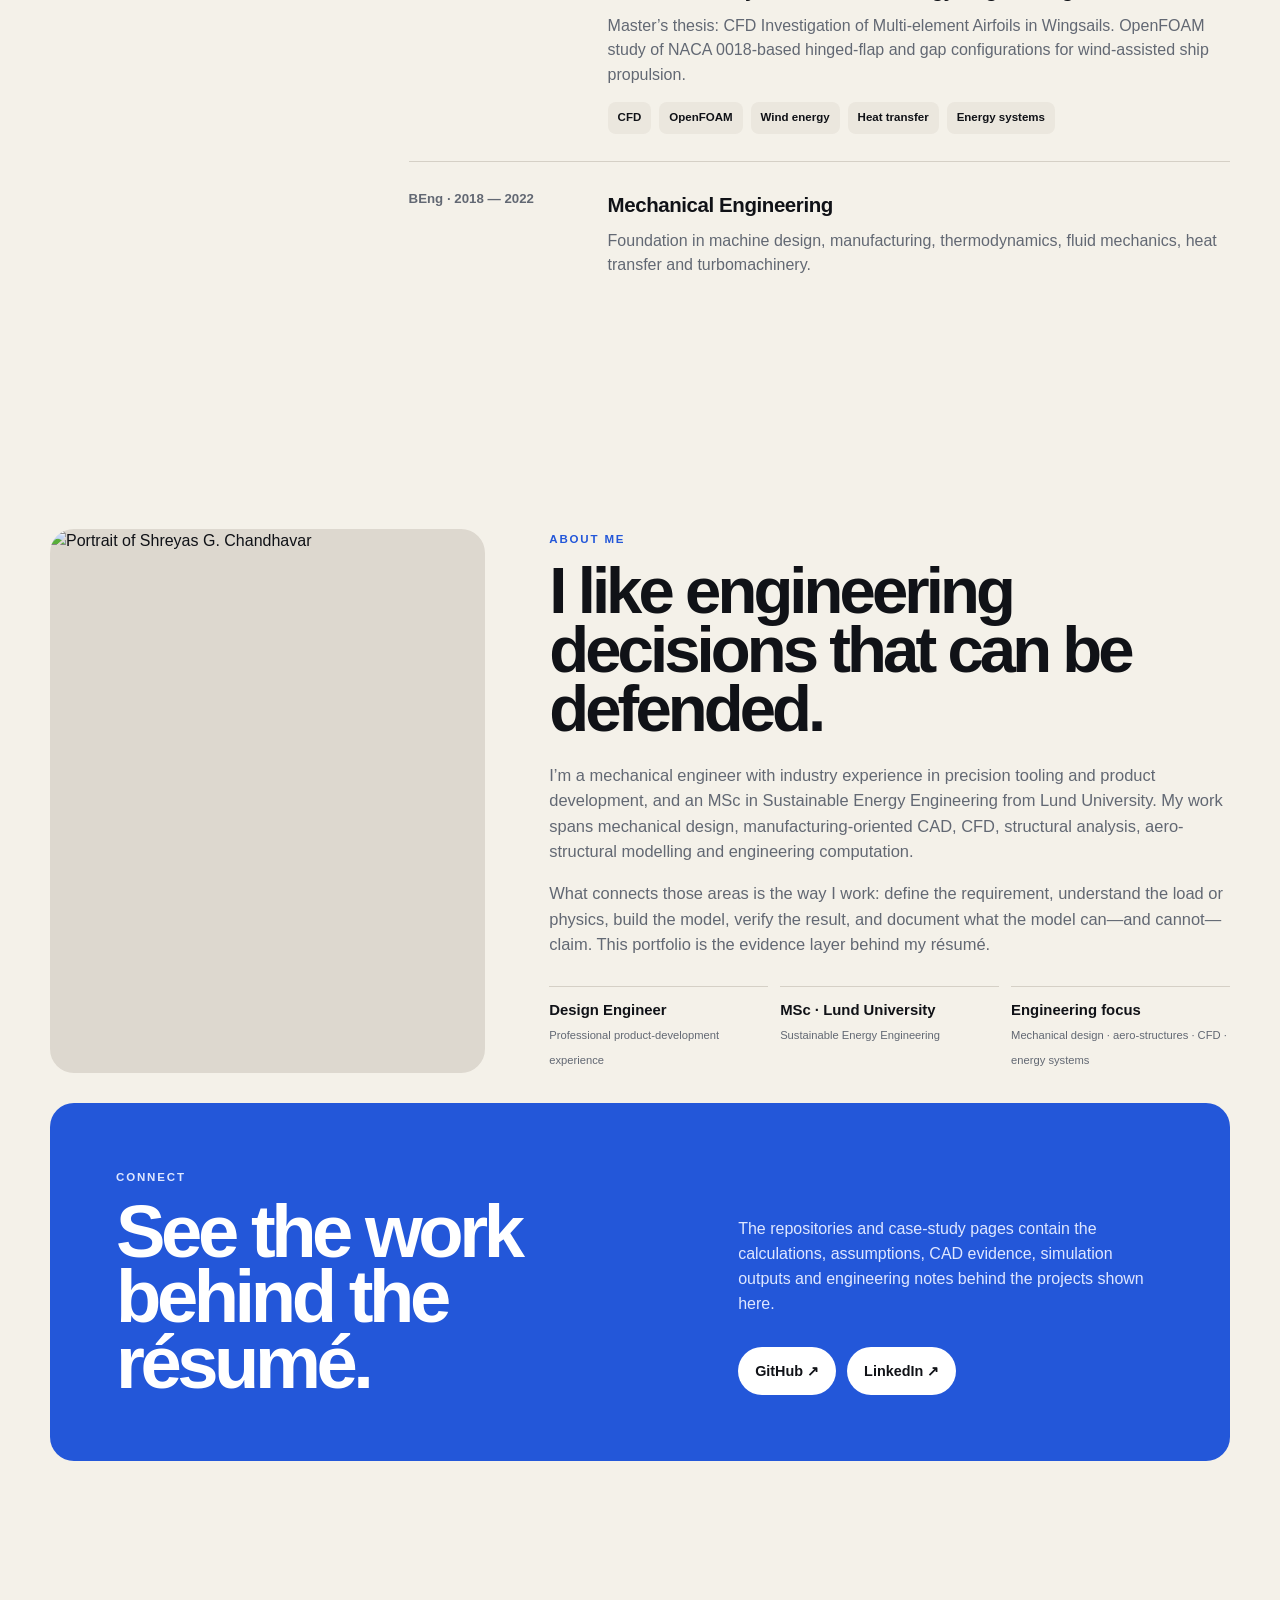
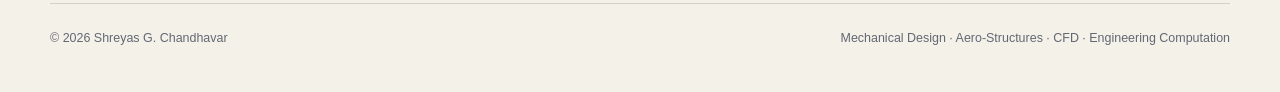
==== commit 23406b2f: "Add EROSHIELD-15 to portfolio and reflect PLM capability" ====
--- a/index.html
+++ b/index.html
@@ -12,18 +12,19 @@
 <body>
   <nav class="nav"><div class="wrap navin"><a class="brand" href="#top">SGC<b>.</b></a><div class="links"><a href="#work">Work</a><a href="#capabilities">Capabilities</a><a href="#experience">Experience</a><a href="#about">About</a><a class="pill" href="https://github.com/shreyas-chandhavar" target="_blank" rel="noreferrer">GitHub ↗</a></div></div></nav>
   <main id="top">
-    <div class="wrap hero"><div><div class="identity"><img src="https://avatars.githubusercontent.com/u/235885576?v=4" alt="Shreyas G. Chandhavar" /><div><strong>Shreyas G. Chandhavar</strong><span>Mechanical Engineer · Product Development · Aero-Structural Analysis</span></div></div><div class="eyebrow">Mechanical Design · Aero-Structures · CFD · Engineering Computation</div><h1><span>Design.</span><span class="outline">Analyze.</span><span>Validate.</span></h1><p class="lead">Mechanical engineer with professional product-development experience and an MSc in Sustainable Energy Engineering from Lund University. I work from requirements and first-principles calculations through CAD, simulation, controls-oriented modelling, manufacturing considerations and engineering verification.</p><div class="buttons"><a class="btn dark" href="#work">Explore selected work ↓</a><a class="btn light" href="#about">About me</a><a class="btn light" href="https://www.linkedin.com/in/shreyasgowrishankarchandhavar/" target="_blank" rel="noreferrer">LinkedIn ↗</a></div></div><a class="feature aero" href="hart120.html"><div class="feature-head"><span>Featured aerospace systems study</span><span>01 / 07</span></div><div class="hart-feature-visual"><img class="hart-feature-main" src="https://raw.githubusercontent.com/shreyas-chandhavar/HART120-AeroStructural-GLA/main/results/figures/093_1_aero_structural_design_trade.png?v=20261001a" alt="HART-120 reduced-order aero-structural design trade" /><div class="hart-feature-strip"><img src="https://raw.githubusercontent.com/shreyas-chandhavar/HART120-AeroStructural-GLA/main/results/figures/109_1_ar_15_5_conceptual_gla_mla_system_mass_breakdown.png?v=20261001a" alt="HART-120 technology system mass breakdown" /><img src="https://raw.githubusercontent.com/shreyas-chandhavar/HART120-AeroStructural-GLA/main/results/figures/109_4_mission_fuel_after_technology_system_accounting.png?v=20261001a" alt="HART-120 mission fuel comparison" /><img src="https://raw.githubusercontent.com/shreyas-chandhavar/HART120-AeroStructural-GLA/main/results/figures/111_3_final_system_robustness_closure.png?v=20261001a" alt="HART-120 final robustness closure" /></div></div><div class="feature-metrics"><div><b>−8.36%</b><span>Induced drag</span></div><div><b>−2.01%</b><span>3000-km cruise fuel</span></div><div><b>98%</b><span>Joint GLA robustness</span></div></div></a></div>
+    <div class="wrap hero"><div><div class="identity"><img src="https://avatars.githubusercontent.com/u/235885576?v=4" alt="Shreyas G. Chandhavar" /><div><strong>Shreyas G. Chandhavar</strong><span>Mechanical Engineer · Product Development · Aero-Structural Analysis</span></div></div><div class="eyebrow">Mechanical Design · Aero-Structures · CFD · Engineering Computation</div><h1><span>Design.</span><span class="outline">Analyze.</span><span>Validate.</span></h1><p class="lead">Mechanical engineer with professional product-development experience and an MSc in Sustainable Energy Engineering from Lund University. I work from requirements and first-principles calculations through CAD, simulation, controls-oriented modelling, manufacturing considerations and engineering verification.</p><div class="buttons"><a class="btn dark" href="#work">Explore selected work ↓</a><a class="btn light" href="#about">About me</a><a class="btn light" href="https://www.linkedin.com/in/shreyasgowrishankarchandhavar/" target="_blank" rel="noreferrer">LinkedIn ↗</a></div></div><a class="feature aero" href="hart120.html"><div class="feature-head"><span>Featured aerospace systems study</span><span>01 / 08</span></div><div class="hart-feature-visual"><img class="hart-feature-main" src="https://raw.githubusercontent.com/shreyas-chandhavar/HART120-AeroStructural-GLA/main/results/figures/093_1_aero_structural_design_trade.png?v=20261001a" alt="HART-120 reduced-order aero-structural design trade" /><div class="hart-feature-strip"><img src="https://raw.githubusercontent.com/shreyas-chandhavar/HART120-AeroStructural-GLA/main/results/figures/109_1_ar_15_5_conceptual_gla_mla_system_mass_breakdown.png?v=20261001a" alt="HART-120 technology system mass breakdown" /><img src="https://raw.githubusercontent.com/shreyas-chandhavar/HART120-AeroStructural-GLA/main/results/figures/109_4_mission_fuel_after_technology_system_accounting.png?v=20261001a" alt="HART-120 mission fuel comparison" /><img src="https://raw.githubusercontent.com/shreyas-chandhavar/HART120-AeroStructural-GLA/main/results/figures/111_3_final_system_robustness_closure.png?v=20261001a" alt="HART-120 final robustness closure" /></div></div><div class="feature-metrics"><div><b>−8.36%</b><span>Induced drag</span></div><div><b>−2.01%</b><span>3000-km cruise fuel</span></div><div><b>98%</b><span>Joint GLA robustness</span></div></div></a></div>
     <div class="strip"><div class="wrap stripin"><div><b>SolidWorks · NX · Inventor</b><span>Mechanical design & CAD</span></div><div><b>OpenFOAM · ANSYS · ParaView</b><span>CFD & simulation</span></div><div><b>MATLAB · Python · ML</b><span>Engineering computation & optimization</span></div><div><b>GD&T · DFM/DFA</b><span>Production-minded design</span></div></div></div>
     <section id="work"><div class="wrap"><div class="sectionhead reveal"><div class="eyebrow">Selected engineering work</div><div><h2>Proof, not a skill list.</h2><p>Each project is framed as an engineering decision trail: requirements, assumptions, model, verification, result and limitations.</p></div></div><div class="projects">
       <article class="project reveal"><div class="media hart-media"><div class="hart-grid"><div class="hart-grid-item wide"><img src="https://raw.githubusercontent.com/shreyas-chandhavar/HART120-AeroStructural-GLA/main/results/figures/093_1_aero_structural_design_trade.png?v=20261001a" alt="HART-120 aero-structural design trade" /><span>Aero-structural trade</span></div><div class="hart-grid-item"><img src="https://raw.githubusercontent.com/shreyas-chandhavar/HART120-AeroStructural-GLA/main/results/figures/109_1_ar_15_5_conceptual_gla_mla_system_mass_breakdown.png?v=20261001a" alt="HART-120 GLA MLA system mass breakdown" /><span>System mass</span></div><div class="hart-grid-item"><img src="https://raw.githubusercontent.com/shreyas-chandhavar/HART120-AeroStructural-GLA/main/results/figures/109_4_mission_fuel_after_technology_system_accounting.png?v=20261001a" alt="HART-120 mission fuel comparison" /><span>Mission fuel</span></div><div class="hart-grid-item"><img src="https://raw.githubusercontent.com/shreyas-chandhavar/HART120-AeroStructural-GLA/main/results/figures/111_3_final_system_robustness_closure.png?v=20261001a" alt="HART-120 robustness closure" /><span>Robustness</span></div></div></div><div class="body"><div class="num">01 · AEROSPACE / AEROELASTICITY / LOAD ALLEVIATION</div><h3>HART-120 Flexible High-Aspect-Ratio Wing</h3><p>Original fictional transport-wing study built around a real aerospace systems problem: higher aspect ratio reduces induced drag but increases structural mass, flexibility and gust/maneuver loads. I coupled reduced-order aerodynamics, beam/wingbox sizing, passive aeroelastic redistribution, active load alleviation, fail-safe sizing, mission analysis, ML surrogates and Monte Carlo robustness verification.</p><div class="tags"><span class="tag">Python</span><span class="tag">Aeroelasticity</span><span class="tag">Gust Load Alleviation</span><span class="tag">Wingbox sizing</span><span class="tag">Machine Learning</span><span class="tag">Monte Carlo</span></div><div class="facts"><div class="fact"><b>−8.36%</b><span>Induced drag</span></div><div class="fact"><b>−2.01%</b><span>3000-km cruise fuel</span></div><div class="fact"><b>98%</b><span>Joint robustness</span></div></div><p class="insight"><strong>Engineering conclusion:</strong> the final AR 15.5 concept closes the project-level structural, mission and robustness gates only after fail-safe structure, technology-system mass and uncertainty are included. ML accelerates screening; finalists are returned to the transient physics model for verification.</p><a class="plink" href="hart120.html">Open complete HART-120 case study →</a></div></article>
       <article class="project reveal"><div class="media contain"><img src="assets/flex445-architecture.svg" alt="FLEX-445 physics-guided hybrid aeroelastic workflow" /></div><div class="body"><div class="num">02 · AEROSPACE / AEROELASTICITY / FLUTTER CONTROL</div><h3>FLEX-445 Hybrid Flutter Mitigation</h3><p>Public-benchmark aeroelastic design study based on AGARD 445.6. I built a four-mode DLM/p-k model, validated it against published flutter data, investigated passive torsional tailoring and finite-bandwidth/delay active control, then used physics-generated ML surrogates to screen 100,000 hybrid architectures before returning shortlisted designs to the original solver.</p><div class="tags"><span class="tag">Python</span><span class="tag">Aeroelasticity</span><span class="tag">DLM / p-k</span><span class="tag">Active Control</span><span class="tag">Machine Learning</span><span class="tag">Siemens NX</span></div><div class="facts"><div class="fact"><b>+6.13%</b><span>Selected flutter margin</span></div><div class="fact"><b>25.0%</b><span>Active-only authority required</span></div><div class="fact"><b>+4.25%</b><span>Controller-off margin</span></div></div><p class="insight"><strong>Engineering conclusion:</strong> within the reduced-order design space, the physics-verified minimum-authority hybrid candidate met the flutter and fail-safe targets with roughly one-quarter of the robust active-only authority. Five ML candidates were re-run through the physics model; only three passed every final requirement.</p><a class="plink" href="flex445.html">Open complete FLEX-445 case study →</a></div></article>
       <article class="project reveal"><div class="media"><img src="https://raw.githubusercontent.com/shreyas-chandhavar/NACA0012-Control-Surface-Hinge/main/02_context_full_assembly.png" alt="NACA0012 control-surface hinge context assembly in SolidWorks" /></div><div class="body"><div class="num">03 · AEROSPACE / MECHANICAL DESIGN / FEA</div><h3>NACA0012 Control-Surface Hinge</h3><p>Control-surface hinge design study linking a public NACA0012 reference section to MATLAB load screening and analytical sizing, SolidWorks CAD, local contact FEA and analytical-to-FEA correlation. The hinge is placed at 75% chord and sized around a 322.33 N design reaction.</p><div class="tags"><span class="tag">SolidWorks</span><span class="tag">MATLAB</span><span class="tag">FEA</span><span class="tag">NACA0012</span><span class="tag">Mechanical Design</span><span class="tag">Contact Analysis</span></div><div class="facts"><div class="fact"><b>35.73 MPa</b><span>FEA local peak stress</span></div><div class="fact"><b>0.3716 mm</b><span>Maximum displacement</span></div><div class="fact"><b>14.08</b><span>Minimum FEA FoS</span></div></div><p class="insight"><strong>Engineering conclusion:</strong> the local FEA peak is 1.65× the nominal analytical pin stress because the finite-element model resolves contact, bearing and geometric stress concentration that the hand calculation intentionally smooths out.</p><a class="plink" href="naca0012-hinge.html">Open complete NACA0012 hinge case study →</a></div></article>
       <article class="project reveal"><div class="media contain"><img src="https://raw.githubusercontent.com/shreyas-chandhavar/AeroStruct-15MW/main/results/figures/final_root_moment_envelope.svg" alt="AeroStruct-15MW baseline versus optimized flapwise root-moment envelope" /></div><div class="body"><div class="num">04 · OFFSHORE WIND / AERO-STRUCTURAL OPTIMIZATION</div><h3>AeroStruct-15MW</h3><p>Independent reduced-order study built around the public IEA 15-MW reference turbine. I developed and validated a BEM aerodynamic model, coupled it to rotating-beam structural analysis, generated a physics design database, trained ML surrogates, searched 100,000 candidate designs and re-verified the Pareto-selected solutions with the physics model.</p><div class="tags"><span class="tag">Python</span><span class="tag">BEM</span><span class="tag">Rotating-beam FEM</span><span class="tag">Machine Learning</span><span class="tag">Pareto optimization</span><span class="tag">IEA 15-MW</span></div><div class="facts"><div class="fact"><b>−5.65%</b><span>Rated root moment</span></div><div class="fact"><b>−7.23%</b><span>Rated rotating tip deflection</span></div><div class="fact"><b>−0.078%</b><span>Aerodynamic AEP proxy</span></div></div><p class="insight"><strong>Engineering conclusion:</strong> within the bounded reduced-order design space, the optimum moved toward smooth outboard aerodynamic load redistribution rather than additional structural material. Results are physics-verified within the model assumptions, not IEC/OpenFAST certification claims.</p><a class="plink" href="https://github.com/shreyas-chandhavar/AeroStruct-15MW" target="_blank" rel="noreferrer">Open complete technical repository →</a></div></article>
-      <article class="project reveal"><div class="media"><img src="https://raw.githubusercontent.com/shreyas-chandhavar/lifting-fixture-design-analysis/main/cad_assembly_isometric.png" alt="Adjustable lifting fixture CAD assembly" /></div><div class="body"><div class="num">05 · MECHANICAL DESIGN / STRUCTURES</div><h3>Adjustable Lifting Fixture</h3><p>End-to-end concept design for a 300 kg eccentric load. Reactions, beam sizing, pin/lug failure modes and connection geometry were calculated before CAD, followed by a preliminary SolidWorks static FEA.</p><div class="tags"><span class="tag">SolidWorks</span><span class="tag">MATLAB / Octave</span><span class="tag">FEA</span><span class="tag">S355</span><span class="tag">Load path</span></div><div class="facts"><div class="fact"><b>95.6 MPa</b><span>Nominal beam stress</span></div><div class="fact"><b>1.265 mm</b><span>Analytical deflection</span></div><div class="fact"><b>3 candidates</b><span>RHS sections screened</span></div></div><a class="plink" href="https://github.com/shreyas-chandhavar/lifting-fixture-design-analysis" target="_blank" rel="noreferrer">Open technical repository →</a></div></article>
-      <article class="project reveal"><div class="media"><div class="cfd"><div class="foil"></div></div></div><div class="body"><div class="num">06 · CFD / WIND-ASSISTED PROPULSION</div><h3>Multi-Element WingSail CFD</h3><p>MSc thesis study of a NACA 0018-based rigid wingsail with hinged-flap and gap configurations. The OpenFOAM workflow examined flap deflection, hinge position, gap size and operating orientation, including thrust and side-force decomposition.</p><div class="tags"><span class="tag">OpenFOAM</span><span class="tag">ParaView</span><span class="tag">SST k-ω</span><span class="tag">2D steady RANS</span><span class="tag">Aerodynamics</span></div><div class="facts"><div class="fact"><b>NACA 0018</b><span>Baseline airfoil</span></div><div class="fact"><b>Validation first</b><span>Published-data comparison</span></div><div class="fact"><b>Thrust ≠ max lift</b><span>Key propulsion finding</span></div></div><a class="plink" href="https://github.com/shreyas-chandhavar/multi-element-wingsail-cfd" target="_blank" rel="noreferrer">Open thesis companion →</a></div></article>
-      <article class="project reveal"><div class="media"><img src="https://raw.githubusercontent.com/shreyas-chandhavar/cantilever-beam-structural-analyzer/main/figure5_original_vs_redesigned.png" alt="Original versus redesigned beam performance plot" /></div><div class="body"><div class="num">07 · MATLAB / STRUCTURAL SIZING</div><h3>Cantilever Beam Design Analyzer</h3><p>A structural analysis tool that separates strength from serviceability, calculates allowable loads, analytically resizes the section and checks the redesign with a 50-point parametric study.</p><div class="tags"><span class="tag">MATLAB</span><span class="tag">Beam theory</span><span class="tag">Parametric study</span><span class="tag">Design sizing</span></div><div class="facts"><div class="fact"><b>6.13</b><span>Initial yield FoS</span></div><div class="fact"><b>9.78 mm</b><span>Initial tip deflection</span></div><div class="fact"><b>125.07 mm</b><span>Required height</span></div></div><a class="plink" href="https://github.com/shreyas-chandhavar/cantilever-beam-structural-analyzer" target="_blank" rel="noreferrer">Open MATLAB repository →</a></div></article>
+      <article class="project reveal"><div class="media contain"><img src="https://raw.githubusercontent.com/shreyas-chandhavar/EROSHIELD-15/main/images/geometry_summary.svg" alt="EROSHIELD-15 outer-blade leading-edge protection geometry summary" /></div><div class="body"><div class="num">05 · OFFSHORE WIND / MECHANICAL DESIGN / PLM</div><h3>EROSHIELD-15 Leading-Edge Protection</h3><p>Preliminary engineering study of a separately controlled leading-edge protection concept for the public IEA 15-MW reference blade. I linked SolidWorks CAD, differential BEM screening, literature-informed erosion/LEP sensitivity cases, numerical convergence auditing, mass and attachment checks, span-placement decisions and TurboPLM configuration control.</p><div class="tags"><span class="tag">SolidWorks</span><span class="tag">GNU Octave</span><span class="tag">BEM</span><span class="tag">IEA 15-MW</span><span class="tag">TurboPLM</span><span class="tag">ECR / ECN</span></div><div class="facts"><div class="fact"><b>252 / 252</b><span>V2 BEM cases converged</span></div><div class="fact"><b>15.90 kg</b><span>Installed mass / blade</span></div><div class="fact"><b>99.98%</b><span>Current span placement capture</span></div></div><p class="insight"><strong>Engineering conclusion:</strong> protection is condition-dependent: the modeled protection penalty can outweigh mild erosion, while lower-penalty protection remains strongly beneficial against moderate/severe erosion. The released Rev-A baseline and its limitations are preserved through requirements, eBOM and ECN traceability.</p><a class="plink" href="eroshield15.html">Open complete EROSHIELD-15 case study →</a></div></article>
+      <article class="project reveal"><div class="media"><img src="https://raw.githubusercontent.com/shreyas-chandhavar/lifting-fixture-design-analysis/main/cad_assembly_isometric.png" alt="Adjustable lifting fixture CAD assembly" /></div><div class="body"><div class="num">06 · MECHANICAL DESIGN / STRUCTURES</div><h3>Adjustable Lifting Fixture</h3><p>End-to-end concept design for a 300 kg eccentric load. Reactions, beam sizing, pin/lug failure modes and connection geometry were calculated before CAD, followed by a preliminary SolidWorks static FEA.</p><div class="tags"><span class="tag">SolidWorks</span><span class="tag">MATLAB / Octave</span><span class="tag">FEA</span><span class="tag">S355</span><span class="tag">Load path</span></div><div class="facts"><div class="fact"><b>95.6 MPa</b><span>Nominal beam stress</span></div><div class="fact"><b>1.265 mm</b><span>Analytical deflection</span></div><div class="fact"><b>3 candidates</b><span>RHS sections screened</span></div></div><a class="plink" href="https://github.com/shreyas-chandhavar/lifting-fixture-design-analysis" target="_blank" rel="noreferrer">Open technical repository →</a></div></article>
+      <article class="project reveal"><div class="media"><div class="cfd"><div class="foil"></div></div></div><div class="body"><div class="num">07 · CFD / WIND-ASSISTED PROPULSION</div><h3>Multi-Element WingSail CFD</h3><p>MSc thesis study of a NACA 0018-based rigid wingsail with hinged-flap and gap configurations. The OpenFOAM workflow examined flap deflection, hinge position, gap size and operating orientation, including thrust and side-force decomposition.</p><div class="tags"><span class="tag">OpenFOAM</span><span class="tag">ParaView</span><span class="tag">SST k-ω</span><span class="tag">2D steady RANS</span><span class="tag">Aerodynamics</span></div><div class="facts"><div class="fact"><b>NACA 0018</b><span>Baseline airfoil</span></div><div class="fact"><b>Validation first</b><span>Published-data comparison</span></div><div class="fact"><b>Thrust ≠ max lift</b><span>Key propulsion finding</span></div></div><a class="plink" href="https://github.com/shreyas-chandhavar/multi-element-wingsail-cfd" target="_blank" rel="noreferrer">Open thesis companion →</a></div></article>
+      <article class="project reveal"><div class="media"><img src="https://raw.githubusercontent.com/shreyas-chandhavar/cantilever-beam-structural-analyzer/main/figure5_original_vs_redesigned.png" alt="Original versus redesigned beam performance plot" /></div><div class="body"><div class="num">08 · MATLAB / STRUCTURAL SIZING</div><h3>Cantilever Beam Design Analyzer</h3><p>A structural analysis tool that separates strength from serviceability, calculates allowable loads, analytically resizes the section and checks the redesign with a 50-point parametric study.</p><div class="tags"><span class="tag">MATLAB</span><span class="tag">Beam theory</span><span class="tag">Parametric study</span><span class="tag">Design sizing</span></div><div class="facts"><div class="fact"><b>6.13</b><span>Initial yield FoS</span></div><div class="fact"><b>9.78 mm</b><span>Initial tip deflection</span></div><div class="fact"><b>125.07 mm</b><span>Required height</span></div></div><a class="plink" href="https://github.com/shreyas-chandhavar/cantilever-beam-structural-analyzer" target="_blank" rel="noreferrer">Open MATLAB repository →</a></div></article>
     </div></div></section>
-    <section class="darksec" id="capabilities"><div class="wrap"><div class="sectionhead reveal"><div class="eyebrow">Engineering capabilities</div><div><h2>From requirements to evidence.</h2><p>I work across the chain rather than treating CAD, simulation, controls and computation as isolated software skills.</p></div></div><div class="caps reveal"><div class="cap"><div class="sym">⌖</div><h3>Mechanical Design</h3><p>3D parts and assemblies, engineering drawings, GD&T, tolerance reasoning, DFM/DFA and load-path driven geometry.</p></div><div class="cap"><div class="sym">∿</div><h3>CFD & Aerodynamics</h3><p>RANS modelling, meshing, convergence assessment, aerodynamic forces, aero-structural trade studies and engineering interpretation.</p></div><div class="cap"><div class="sym">∑</div><h3>Engineering Computation</h3><p>MATLAB and Python tools for structural calculations, design-space exploration, surrogate modelling, uncertainty analysis and optimization.</p></div><div class="cap"><div class="sym">△</div><h3>Verification</h3><p>Analytical checks, preliminary FEA, physics-model validation, surrogate cross-validation and explicit documentation of assumptions and limitations.</p></div></div></div></section>
+    <section class="darksec" id="capabilities"><div class="wrap"><div class="sectionhead reveal"><div class="eyebrow">Engineering capabilities</div><div><h2>From requirements to evidence.</h2><p>I work across the chain rather than treating CAD, simulation, controls and computation as isolated software skills.</p></div></div><div class="caps reveal"><div class="cap"><div class="sym">⌖</div><h3>Mechanical Design</h3><p>3D parts and assemblies, engineering drawings, GD&T, tolerance reasoning, DFM/DFA and load-path driven geometry.</p></div><div class="cap"><div class="sym">∿</div><h3>CFD & Aerodynamics</h3><p>RANS modelling, meshing, convergence assessment, aerodynamic forces, aero-structural trade studies and engineering interpretation.</p></div><div class="cap"><div class="sym">∑</div><h3>Engineering Computation</h3><p>MATLAB and Python tools for structural calculations, design-space exploration, surrogate modelling, uncertainty analysis and optimization.</p></div><div class="cap"><div class="sym">△</div><h3>Verification & PLM</h3><p>Analytical checks, preliminary FEA, numerical convergence auditing, physics-model validation, requirements traceability, eBOMs, revision control and ECR/ECN change management.</p></div></div></div></section>
     <section id="experience"><div class="wrap timeline"><div><div class="eyebrow">Experience & education</div></div><div><div class="event reveal"><div class="date">DEC 2022 — JUL 2024</div><div><h3>Design Engineer · Mac Precitec India</h3><p>Developed and released customer-specific precision cutting tools, boring bars, spindle adapters, interfaces and assemblies from requirements and feasibility through CAD release and production support.</p><div class="chips"><span>50+ designs released</span><span>15–25% cycle-time reduction on selected components</span><span>GD&T</span><span>DFM/DFA</span><span>Production support</span></div></div></div><div class="event reveal"><div class="date">MSc · 2024 — 2026</div><div><h3>Lund University · Sustainable Energy Engineering</h3><p>Master’s thesis: CFD Investigation of Multi-element Airfoils in Wingsails. OpenFOAM study of NACA 0018-based hinged-flap and gap configurations for wind-assisted ship propulsion.</p><div class="chips"><span>CFD</span><span>OpenFOAM</span><span>Wind energy</span><span>Heat transfer</span><span>Energy systems</span></div></div></div><div class="event reveal"><div class="date">BEng · 2018 — 2022</div><div><h3>Mechanical Engineering</h3><p>Foundation in machine design, manufacturing, thermodynamics, fluid mechanics, heat transfer and turbomachinery.</p></div></div></div></div></section>
     <section id="about"><div class="wrap"><div class="about reveal"><div class="portrait"><img src="https://avatars.githubusercontent.com/u/235885576?v=4" alt="Portrait of Shreyas G. Chandhavar" /></div><div><div class="eyebrow">About me</div><h2>I like engineering decisions that can be defended.</h2><p>I’m a mechanical engineer with industry experience in precision tooling and product development, and an MSc in Sustainable Energy Engineering from Lund University. My work spans mechanical design, manufacturing-oriented CAD, CFD, structural analysis, aero-structural modelling and engineering computation.</p><p>What connects those areas is the way I work: define the requirement, understand the load or physics, build the model, verify the result, and document what the model can—and cannot—claim. This portfolio is the evidence layer behind my résumé.</p><div class="aboutfacts"><div><b>Design Engineer</b><span>Professional product-development experience</span></div><div><b>MSc · Lund University</b><span>Sustainable Energy Engineering</span></div><div><b>Engineering focus</b><span>Mechanical design · aero-structures · CFD · energy systems</span></div></div></div></div><div class="contact reveal"><div><div class="eyebrow" style="color:#dfe7ff">Connect</div><h2>See the work behind the résumé.</h2></div><div><p>The repositories and case-study pages contain the calculations, assumptions, CAD evidence, simulation outputs and engineering notes behind the projects shown here.</p><div class="buttons"><a class="btn" href="https://github.com/shreyas-chandhavar" target="_blank" rel="noreferrer">GitHub ↗</a><a class="btn" href="https://www.linkedin.com/in/shreyasgowrishankarchandhavar/" target="_blank" rel="noreferrer">LinkedIn ↗</a></div></div></div></div></section>
   </main>
--- a/style.css
+++ b/style.css
@@ -1 +1,13 @@
-:root{--bg:#f4f1e9;--ink:#101217;--muted:#626873;--line:#d5d0c6;--blue:#2357d9;--dark:#171a20;--white:#fff;--max:1180px}*{box-sizing:border-box}html{scroll-behavior:smooth}body{margin:0;background:var(--bg);color:var(--ink);font-family:Inter,ui-sans-serif,-apple-system,BlinkMacSystemFont,"Segoe UI",sans-serif;line-height:1.55;-webkit-font-smoothing:antialiased}a{color:inherit;text-decoration:none}img{max-width:100%;display:block}.wrap{width:min(calc(100% - 40px),var(--max));margin:auto}.nav{position:sticky;top:0;z-index:20;background:rgba(244,241,233,.9);backdrop-filter:blur(16px);border-bottom:1px solid rgba(16,18,23,.1)}.navin{min-height:72px;display:flex;align-items:center;justify-content:space-between}.brand{font-weight:900;letter-spacing:-.04em}.brand b{color:var(--blue)}.links{display:flex;align-items:center;gap:26px;font-size:.9rem;font-weight:700;color:#454a53}.links a:hover{color:var(--blue)}.pill{border:1px solid var(--ink);border-radius:999px;padding:9px 14px}.eyebrow{font-size:.72rem;letter-spacing:.16em;text-transform:uppercase;font-weight:850;color:var(--blue)}.hero{min-height:calc(100vh - 72px);display:grid;grid-template-columns:1.13fr .87fr;gap:64px;align-items:center;padding:64px 0 74px}.identity{display:flex;align-items:center;gap:15px;margin-bottom:25px}.identity img{width:78px;height:78px;border-radius:20px;object-fit:cover;border:1px solid var(--line);box-shadow:0 12px 32px rgba(16,18,23,.1)}.identity strong{display:block;font-size:1.04rem}.identity span{display:block;color:var(--muted);font-size:.82rem;margin-top:4px}.hero h1{font-size:clamp(3.7rem,7.5vw,7.6rem);line-height:.84;letter-spacing:-.075em;margin:18px 0 28px}.hero h1 span{display:block}.outline{color:transparent;-webkit-text-stroke:1.4px var(--ink)}.lead{font-size:1.12rem;color:#4d535c;max-width:690px}.buttons{display:flex;gap:11px;flex-wrap:wrap;margin-top:30px}.btn{display:inline-flex;align-items:center;gap:8px;padding:13px 17px;border-radius:999px;font-size:.9rem;font-weight:850;transition:.2s}.btn.dark{background:var(--ink);color:white}.btn.dark:hover{background:var(--blue);transform:translateY(-2px)}.btn.light{border:1px solid #aaa59b}.feature{background:var(--dark);color:white;border-radius:24px;overflow:hidden;box-shadow:0 28px 76px rgba(16,18,23,.16)}.feature-head{display:flex;justify-content:space-between;padding:17px 19px;font-size:.72rem;letter-spacing:.1em;text-transform:uppercase;color:#aeb6c4}.feature img{aspect-ratio:4/3;width:100%;object-fit:cover;background:#ddd}.feature.aero img{object-fit:contain;background:#fff;padding:10px}.feature-metrics{display:grid;grid-template-columns:repeat(3,1fr);border-top:1px solid #303541}.feature-metrics div{padding:17px 13px;border-right:1px solid #303541}.feature-metrics div:last-child{border:0}.feature-metrics b{display:block}.feature-metrics span{font-size:.68rem;letter-spacing:.06em;text-transform:uppercase;color:#96a0b0}.strip{border-top:1px solid var(--line);border-bottom:1px solid var(--line)}.stripin{display:grid;grid-template-columns:repeat(4,1fr)}.stripin div{padding:19px 16px;border-right:1px solid var(--line)}.stripin div:first-child{padding-left:0}.stripin div:last-child{border:0}.strip b{display:block;font-size:.92rem}.strip span{font-size:.75rem;color:var(--muted)}section{padding:108px 0}.sectionhead{display:grid;grid-template-columns:.4fr 1fr;gap:30px;margin-bottom:46px}.sectionhead h2{font-size:clamp(2.5rem,4.8vw,4.8rem);line-height:.94;letter-spacing:-.055em;margin:0}.sectionhead p{max-width:620px;color:var(--muted);margin:4px 0 0}.projects{display:grid;gap:22px}.project{display:grid;grid-template-columns:1fr 1fr;min-height:520px;border:1px solid var(--line);border-radius:19px;overflow:hidden;background:#fbfaf7}.project:nth-child(even) .media{order:2}.media{min-height:420px;background:#ddd8cf;overflow:hidden;display:flex;align-items:center;justify-content:center}.media img{width:100%;height:100%;object-fit:cover}.media.contain{background:#fff;padding:18px}.media.contain img{object-fit:contain}.body{padding:48px;display:flex;flex-direction:column}.num{font-size:.74rem;letter-spacing:.1em;font-weight:850;color:var(--muted)}.body h3{font-size:2.1rem;line-height:1.05;letter-spacing:-.04em;margin:16px 0}.body p{color:var(--muted);margin:0 0 23px}.body .insight{font-size:.88rem;border-left:3px solid var(--blue);padding:12px 0 12px 14px;margin-top:-3px}.tags{display:flex;flex-wrap:wrap;gap:7px;margin-bottom:26px}.tag{border:1px solid #cbc6bd;border-radius:999px;padding:6px 9px;font-size:.72rem;font-weight:750}.facts{display:grid;grid-template-columns:repeat(3,1fr);gap:12px;margin:8px 0 28px}.fact{border-top:1px solid var(--line);padding-top:12px}.fact b{display:block}.fact span{font-size:.69rem;color:var(--muted)}.plink{margin-top:auto;color:var(--blue);font-weight:850}.cfd{height:100%;width:100%;min-height:420px;background:linear-gradient(rgba(255,255,255,.04) 1px,transparent 1px),linear-gradient(90deg,rgba(255,255,255,.04) 1px,transparent 1px),radial-gradient(circle at 35% 45%,rgba(35,87,217,.75),transparent 25%),#10141b;background-size:35px 35px,35px 35px,auto,auto;display:flex;align-items:center;justify-content:center}.foil{width:78%;height:130px;border:2px solid rgba(255,255,255,.9);border-radius:55% 15% 45% 55%/50% 45% 55% 50%;transform:rotate(-7deg);position:relative;box-shadow:0 0 60px rgba(35,87,217,.3)}.foil:after{content:"NACA 0018 · HINGED FLAP · RANS";position:absolute;left:14%;top:45%;color:#dce4ff;font-size:.66rem;letter-spacing:.13em}.darksec{background:var(--dark);color:white}.darksec .eyebrow{color:#90aaff}.darksec .sectionhead p{color:#aeb5c0}.caps{display:grid;grid-template-columns:repeat(4,1fr);gap:1px;background:#343945;border:1px solid #343945;border-radius:18px;overflow:hidden}.cap{background:var(--dark);padding:32px;min-height:235px}.cap .sym{font-size:1.6rem;margin-bottom:38px}.cap h3{margin:0 0 9px}.cap p{font-size:.86rem;color:#adb4bf}.timeline{display:grid;grid-template-columns:.4fr 1fr;gap:30px}.event{display:grid;grid-template-columns:175px 1fr;gap:24px;border-top:1px solid var(--line);padding:27px 0}.event .date{font-size:.83rem;color:var(--muted);font-weight:750}.event h3{font-size:1.28rem;letter-spacing:-.02em;margin:0}.event p{color:var(--muted);margin:8px 0}.chips{display:flex;flex-wrap:wrap;gap:8px;margin-top:14px}.chips span{background:#ebe7de;border-radius:8px;padding:7px 10px;font-size:.72rem;font-weight:750}.about{display:grid;grid-template-columns:.78fr 1.22fr;gap:64px;align-items:center;margin-bottom:30px}.portrait{border-radius:24px;overflow:hidden;background:#ddd8cf;aspect-ratio:4/5}.portrait img{width:100%;height:100%;object-fit:cover}.about h2{font-size:clamp(2.8rem,5.1vw,5.3rem);line-height:.91;letter-spacing:-.06em;margin:12px 0 24px}.about p{font-size:1.03rem;color:var(--muted);max-width:690px}.aboutfacts{display:grid;grid-template-columns:repeat(3,1fr);gap:12px;margin-top:28px}.aboutfacts div{border-top:1px solid var(--line);padding-top:12px}.aboutfacts b{display:block;font-size:.93rem}.aboutfacts span{font-size:.7rem;color:var(--muted)}.contact{background:var(--blue);color:white;border-radius:24px;padding:66px;display:grid;grid-template-columns:1.15fr .85fr;gap:46px;align-items:end}.contact h2{font-size:clamp(3rem,5.8vw,5.8rem);line-height:.88;letter-spacing:-.06em;margin:12px 0 0}.contact p{color:#dfe7ff}.contact .btn{background:white;color:var(--ink)}footer{padding:34px 0 44px;color:var(--muted);font-size:.78rem}.foot{border-top:1px solid var(--line);padding-top:25px;display:flex;justify-content:space-between;gap:20px}.reveal{opacity:0;transform:translateY(18px);transition:.6s}.reveal.show{opacity:1;transform:none}@media(max-width:900px){.hero,.project,.sectionhead,.timeline,.about,.contact{grid-template-columns:1fr}.project:nth-child(even) .media{order:0}.caps{grid-template-columns:1fr 1fr}.stripin{grid-template-columns:1fr 1fr}.event{grid-template-columns:1fr}.contact{padding:46px}}@media(max-width:640px){.wrap{width:min(calc(100% - 24px),var(--max))}.links a:not(.pill){display:none}.hero{min-height:auto;padding-top:45px}.hero h1{font-size:clamp(3.1rem,17vw,5rem)}section{padding:74px 0}.stripin{grid-template-columns:1fr}.stripin div,.stripin div:first-child{padding:14px 0;border-right:0;border-bottom:1px solid var(--line)}.body{padding:29px}.facts,.aboutfacts{grid-template-columns:1fr}.caps{grid-template-columns:1fr}.contact{padding:32px 27px}.foot{flex-direction:column}}+:root{--bg:#f4f1e9;--ink:#101217;--muted:#626873;--line:#d5d0c6;--blue:#2357d9;--dark:#171a20;--white:#fff;--max:1180px}*{box-sizing:border-box}html{scroll-behavior:smooth}body{margin:0;background:var(--bg);color:var(--ink);font-family:Inter,ui-sans-serif,-apple-system,BlinkMacSystemFont,"Segoe UI",sans-serif;line-height:1.55;-webkit-font-smoothing:antialiased}a{color:inherit;text-decoration:none}img{max-width:100%;display:block}.wrap{width:min(calc(100% - 40px),var(--max));margin:auto}.nav{position:sticky;top:0;z-index:20;background:rgba(244,241,233,.9);backdrop-filter:blur(16px);border-bottom:1px solid rgba(16,18,23,.1)}.navin{min-height:72px;display:flex;align-items:center;justify-content:space-between}.brand{font-weight:900;letter-spacing:-.04em}.brand b{color:var(--blue)}.links{display:flex;align-items:center;gap:26px;font-size:.9rem;font-weight:700;color:#454a53}.links a:hover{color:var(--blue)}.pill{border:1px solid var(--ink);border-radius:999px;padding:9px 14px}.eyebrow{font-size:.72rem;letter-spacing:.16em;text-transform:uppercase;font-weight:850;color:var(--blue)}.hero{min-height:calc(100vh - 72px);display:grid;grid-template-columns:1.13fr .87fr;gap:64px;align-items:center;padding:64px 0 74px}.identity{display:flex;align-items:center;gap:15px;margin-bottom:25px}.identity img{width:78px;height:78px;border-radius:20px;object-fit:cover;border:1px solid var(--line);box-shadow:0 12px 32px rgba(16,18,23,.1)}.identity strong{display:block;font-size:1.04rem}.identity span{display:block;color:var(--muted);font-size:.82rem;margin-top:4px}.hero h1{font-size:clamp(3.7rem,7.5vw,7.6rem);line-height:.84;letter-spacing:-.075em;margin:18px 0 28px}.hero h1 span{display:block}.outline{color:transparent;-webkit-text-stroke:1.4px var(--ink)}.lead{font-size:1.12rem;color:#4d535c;max-width:690px}.buttons{display:flex;gap:11px;flex-wrap:wrap;margin-top:30px}.btn{display:inline-flex;align-items:center;gap:8px;padding:13px 17px;border-radius:999px;font-size:.9rem;font-weight:850;transition:.2s}.btn.dark{background:var(--ink);color:white}.btn.dark:hover{background:var(--blue);transform:translateY(-2px)}.btn.light{border:1px solid #aaa59b}.feature{background:var(--dark);color:white;border-radius:24px;overflow:hidden;box-shadow:0 28px 76px rgba(16,18,23,.16)}.feature-head{display:flex;justify-content:space-between;padding:17px 19px;font-size:.72rem;letter-spacing:.1em;text-transform:uppercase;color:#aeb6c4}.feature img{aspect-ratio:4/3;width:100%;object-fit:cover;background:#ddd}.feature.aero img{object-fit:contain;background:#fff;padding:10px}.feature-metrics{display:grid;grid-template-columns:repeat(3,1fr);border-top:1px solid #303541}.feature-metrics div{padding:17px 13px;border-right:1px solid #303541}.feature-metrics div:last-child{border:0}.feature-metrics b{display:block}.feature-metrics span{font-size:.68rem;letter-spacing:.06em;text-transform:uppercase;color:#96a0b0}.strip{border-top:1px solid var(--line);border-bottom:1px solid var(--line)}.stripin{display:grid;grid-template-columns:repeat(4,1fr)}.stripin div{padding:19px 16px;border-right:1px solid var(--line)}.stripin div:first-child{padding-left:0}.stripin div:last-child{border:0}.strip b{display:block;font-size:.92rem}.strip span{font-size:.75rem;color:var(--muted)}section{padding:108px 0}.sectionhead{display:grid;grid-template-columns:.4fr 1fr;gap:30px;margin-bottom:46px}.sectionhead h2{font-size:clamp(2.5rem,4.8vw,4.8rem);line-height:.94;letter-spacing:-.055em;margin:0}.sectionhead p{max-width:620px;color:var(--muted);margin:4px 0 0}.projects{display:grid;gap:22px}.project{display:grid;grid-template-columns:1fr 1fr;min-height:520px;border:1px solid var(--line);border-radius:19px;overflow:hidden;background:#fbfaf7}.project:nth-child(even) .media{order:2}.media{min-height:420px;background:#ddd8cf;overflow:hidden;display:flex;align-items:center;justify-content:center}.media img{width:100%;height:100%;object-fit:cover}.media.contain{background:#fff;padding:18px}.media.contain img{object-fit:contain}.body{padding:48px;display:flex;flex-direction:column}.num{font-size:.74rem;letter-spacing:.1em;font-weight:850;color:var(--muted)}.body h3{font-size:2.1rem;line-height:1.05;letter-spacing:-.04em;margin:16px 0}.body p{color:var(--muted);margin:0 0 23px}.body .insight{font-size:.88rem;border-left:3px solid var(--blue);padding:12px 0 12px 14px;margin-top:-3px}.tags{display:flex;flex-wrap:wrap;gap:7px;margin-bottom:26px}.tag{border:1px solid #cbc6bd;border-radius:999px;padding:6px 9px;font-size:.72rem;font-weight:750}.facts{display:grid;grid-template-columns:repeat(3,1fr);gap:12px;margin:8px 0 28px}.fact{border-top:1px solid var(--line);padding-top:12px}.fact b{display:block}.fact span{font-size:.69rem;color:var(--muted)}.plink{margin-top:auto;color:var(--blue);font-weight:850}.cfd{height:100%;width:100%;min-height:420px;background:linear-gradient(rgba(255,255,255,.04) 1px,transparent 1px),linear-gradient(90deg,rgba(255,255,255,.04) 1px,transparent 1px),radial-gradient(circle at 35% 45%,rgba(35,87,217,.75),transparent 25%),#10141b;background-size:35px 35px,35px 35px,auto,auto;display:flex;align-items:center;justify-content:center}.foil{width:78%;height:130px;border:2px solid rgba(255,255,255,.9);border-radius:55% 15% 45% 55%/50% 45% 55% 50%;transform:rotate(-7deg);position:relative;box-shadow:0 0 60px rgba(35,87,217,.3)}.foil:after{content:"NACA 0018 · HINGED FLAP · RANS";position:absolute;left:14%;top:45%;color:#dce4ff;font-size:.66rem;letter-spacing:.13em}.darksec{background:var(--dark);color:white}.darksec .eyebrow{color:#90aaff}.darksec .sectionhead p{color:#aeb5c0}.caps{display:grid;grid-template-columns:repeat(4,1fr);gap:1px;background:#343945;border:1px solid #343945;border-radius:18px;overflow:hidden}.cap{background:var(--dark);padding:32px;min-height:235px}.cap .sym{font-size:1.6rem;margin-bottom:38px}.cap h3{margin:0 0 9px}.cap p{font-size:.86rem;color:#adb4bf}.timeline{display:grid;grid-template-columns:.4fr 1fr;gap:30px}.event{display:grid;grid-template-columns:175px 1fr;gap:24px;border-top:1px solid var(--line);padding:27px 0}.event .date{font-size:.83rem;color:var(--muted);font-weight:750}.event h3{font-size:1.28rem;letter-spacing:-.02em;margin:0}.event p{color:var(--muted);margin:8px 0}.chips{display:flex;flex-wrap:wrap;gap:8px;margin-top:14px}.chips span{background:#ebe7de;border-radius:8px;padding:7px 10px;font-size:.72rem;font-weight:750}.about{display:grid;grid-template-columns:.78fr 1.22fr;gap:64px;align-items:center;margin-bottom:30px}.portrait{border-radius:24px;overflow:hidden;background:#ddd8cf;aspect-ratio:4/5}.portrait img{width:100%;height:100%;object-fit:cover}.about h2{font-size:clamp(2.8rem,5.1vw,5.3rem);line-height:.91;letter-spacing:-.06em;margin:12px 0 24px}.about p{font-size:1.03rem;color:var(--muted);max-width:690px}.aboutfacts{display:grid;grid-template-columns:repeat(3,1fr);gap:12px;margin-top:28px}.aboutfacts div{border-top:1px solid var(--line);padding-top:12px}.aboutfacts b{display:block;font-size:.93rem}.aboutfacts span{font-size:.7rem;color:var(--muted)}.contact{background:var(--blue);color:white;border-radius:24px;padding:66px;display:grid;grid-template-columns:1.15fr .85fr;gap:46px;align-items:end}.contact h2{font-size:clamp(3rem,5.8vw,5.8rem);line-height:.88;letter-spacing:-.06em;margin:12px 0 0}.contact p{color:#dfe7ff}.contact .btn{background:white;color:var(--ink)}footer{padding:34px 0 44px;color:var(--muted);font-size:.78rem}.foot{border-top:1px solid var(--line);padding-top:25px;display:flex;justify-content:space-between;gap:20px}.reveal{opacity:0;transform:translateY(18px);transition:.6s}.reveal.show{opacity:1;transform:none}@media(max-width:900px){.hero,.project,.sectionhead,.timeline,.about,.contact{grid-template-columns:1fr}.project:nth-child(even) .media{order:0}.caps{grid-template-columns:1fr 1fr}.stripin{grid-template-columns:1fr 1fr}.event{grid-template-columns:1fr}.contact{padding:46px}}@media(max-width:640px){.wrap{width:min(calc(100% - 24px),var(--max))}.links a:not(.pill){display:none}.hero{min-height:auto;padding-top:45px}.hero h1{font-size:clamp(3.1rem,17vw,5rem)}section{padding:74px 0}.stripin{grid-template-columns:1fr}.stripin div,.stripin div:first-child{padding:14px 0;border-right:0;border-bottom:1px solid var(--line)}.body{padding:29px}.facts,.aboutfacts{grid-template-columns:1fr}.caps{grid-template-columns:1fr}.contact{padding:32px 27px}.foot{flex-direction:column}}
+.hart-feature-visual{background:#fff;padding:10px;display:grid;grid-template-rows:1fr 94px;gap:8px}
+.hart-feature-main{width:100%;height:100%;min-height:300px;object-fit:contain;background:#fff}
+.hart-feature-strip{display:grid;grid-template-columns:repeat(3,1fr);gap:8px;min-height:0}
+.feature.aero .hart-feature-strip img{width:100%;height:94px;object-fit:cover;padding:0;background:#f7f7f7;border:1px solid #e7e7e7}
+.hart-media{background:#f2efe8;padding:14px;display:flex;align-items:stretch}
+.hart-grid{width:100%;display:grid;grid-template-columns:repeat(2,1fr);grid-template-rows:1.25fr 1fr;gap:10px}
+.hart-grid-item{position:relative;background:#fff;border:1px solid #d9d4ca;border-radius:12px;overflow:hidden;min-height:0}
+.hart-grid-item.wide{grid-column:1 / -1}
+.hart-grid-item img{width:100%;height:100%;object-fit:contain;background:#fff}
+.hart-grid-item span{position:absolute;left:10px;bottom:9px;background:rgba(16,18,23,.88);color:#fff;border-radius:999px;padding:5px 8px;font-size:.62rem;font-weight:800;letter-spacing:.04em}
+@media(max-width:900px){.hart-feature-main{min-height:240px}.hart-media{min-height:520px}}
+@media(max-width:640px){.hart-feature-visual{grid-template-rows:1fr 72px}.feature.aero .hart-feature-strip img{height:72px}.hart-grid{grid-template-columns:1fr;grid-template-rows:auto}.hart-grid-item.wide{grid-column:auto}.hart-grid-item{min-height:220px}}
